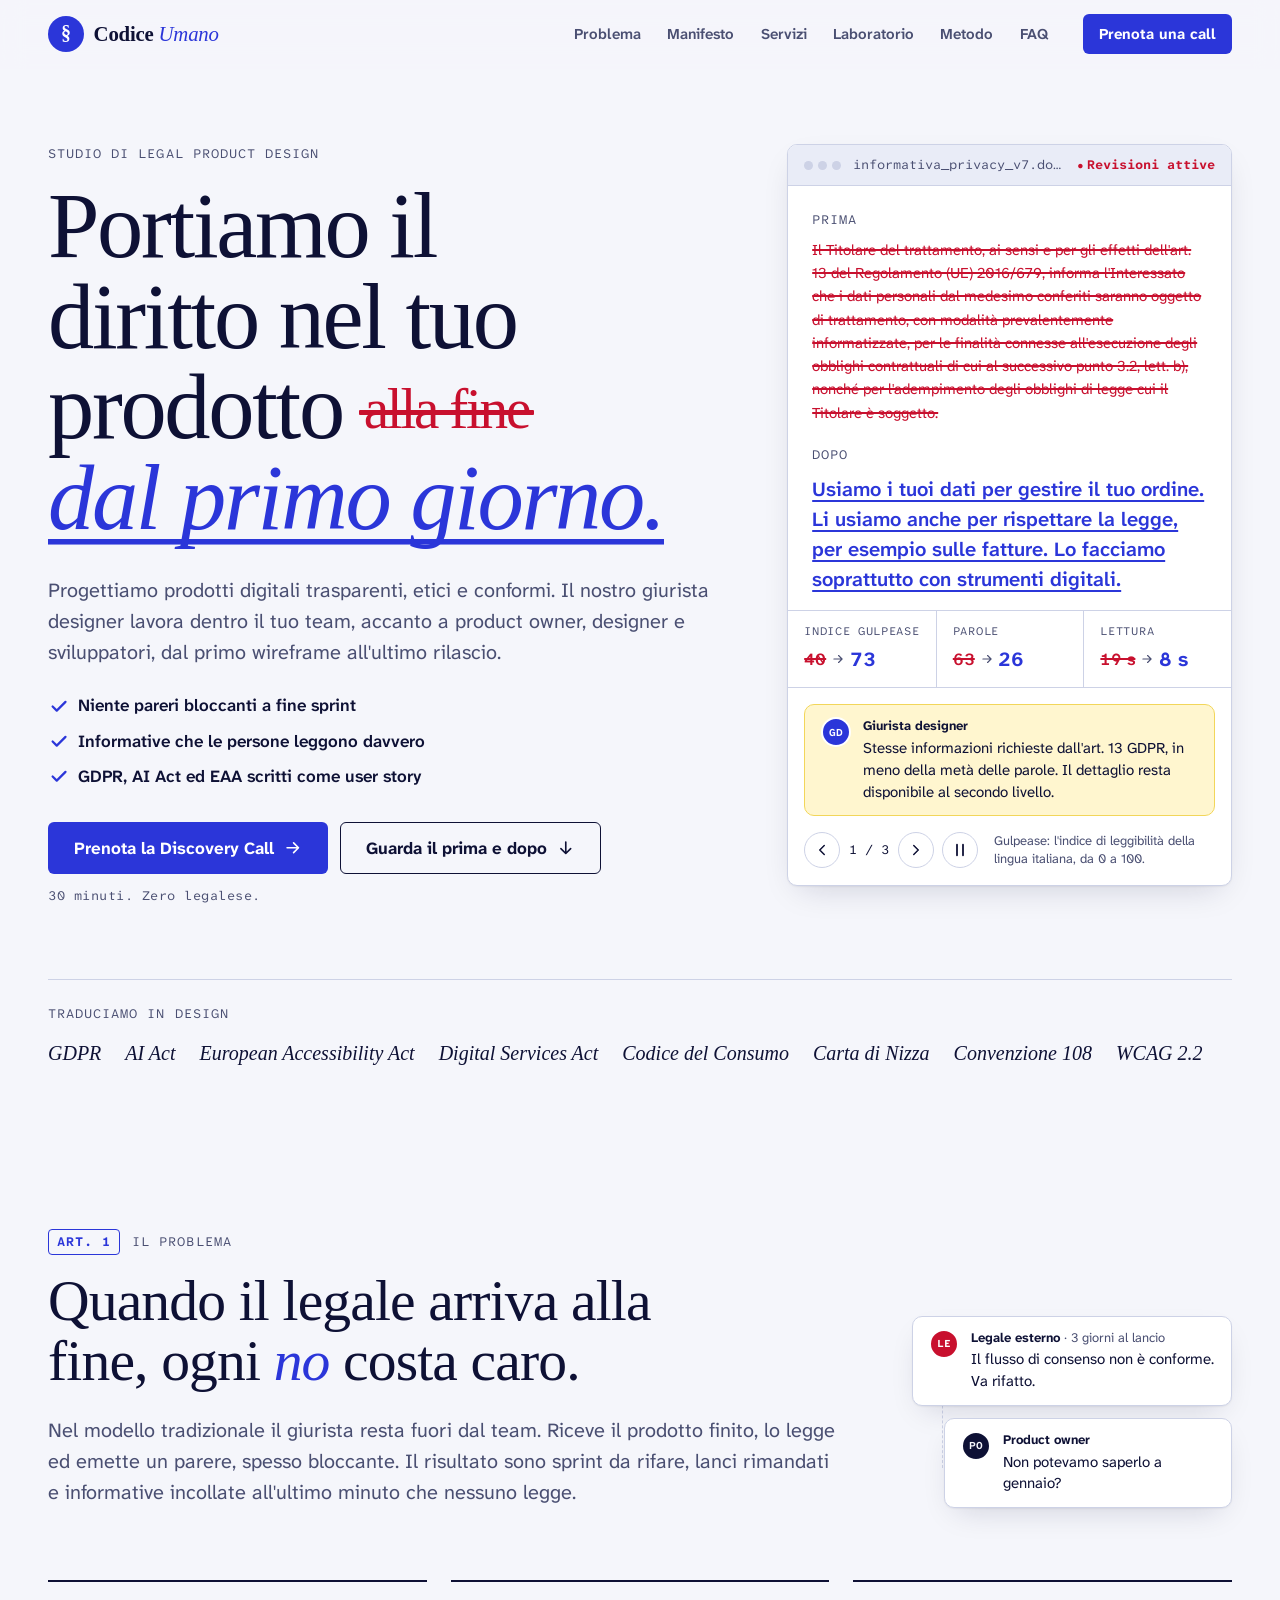
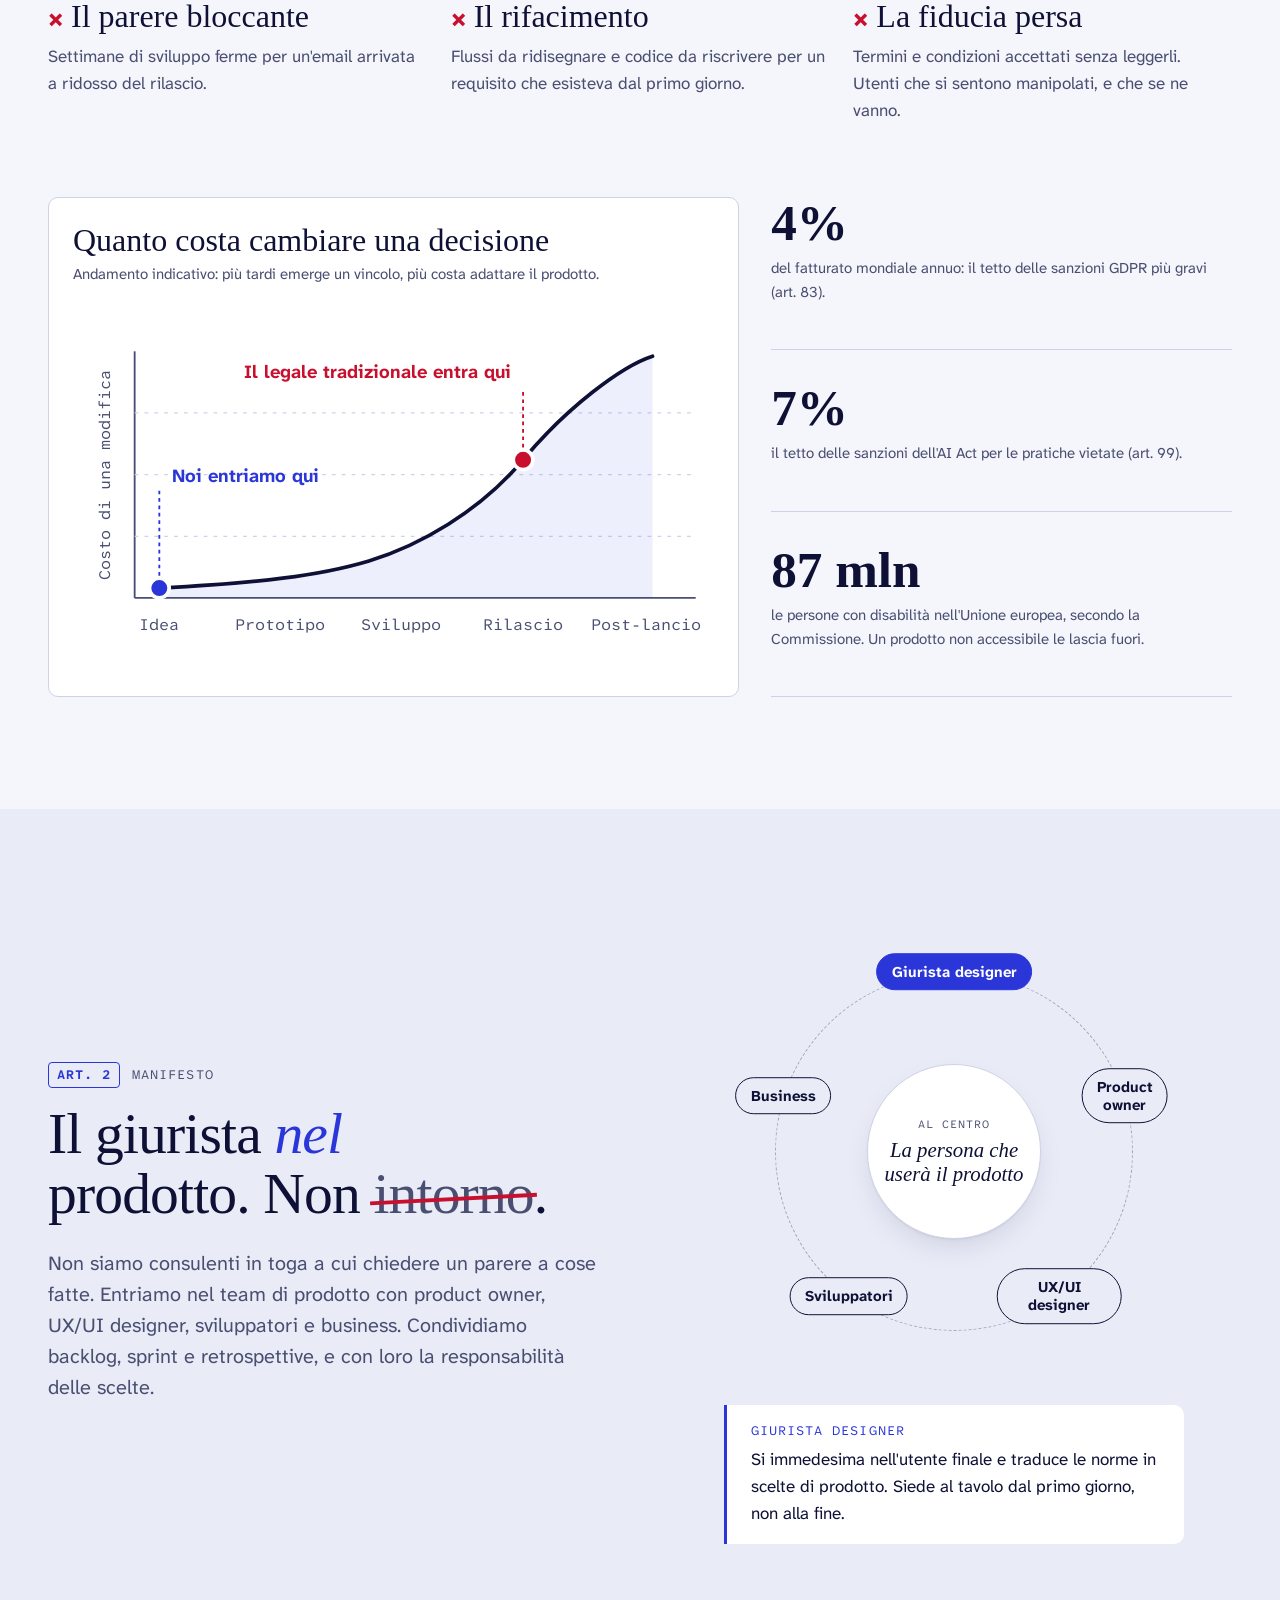
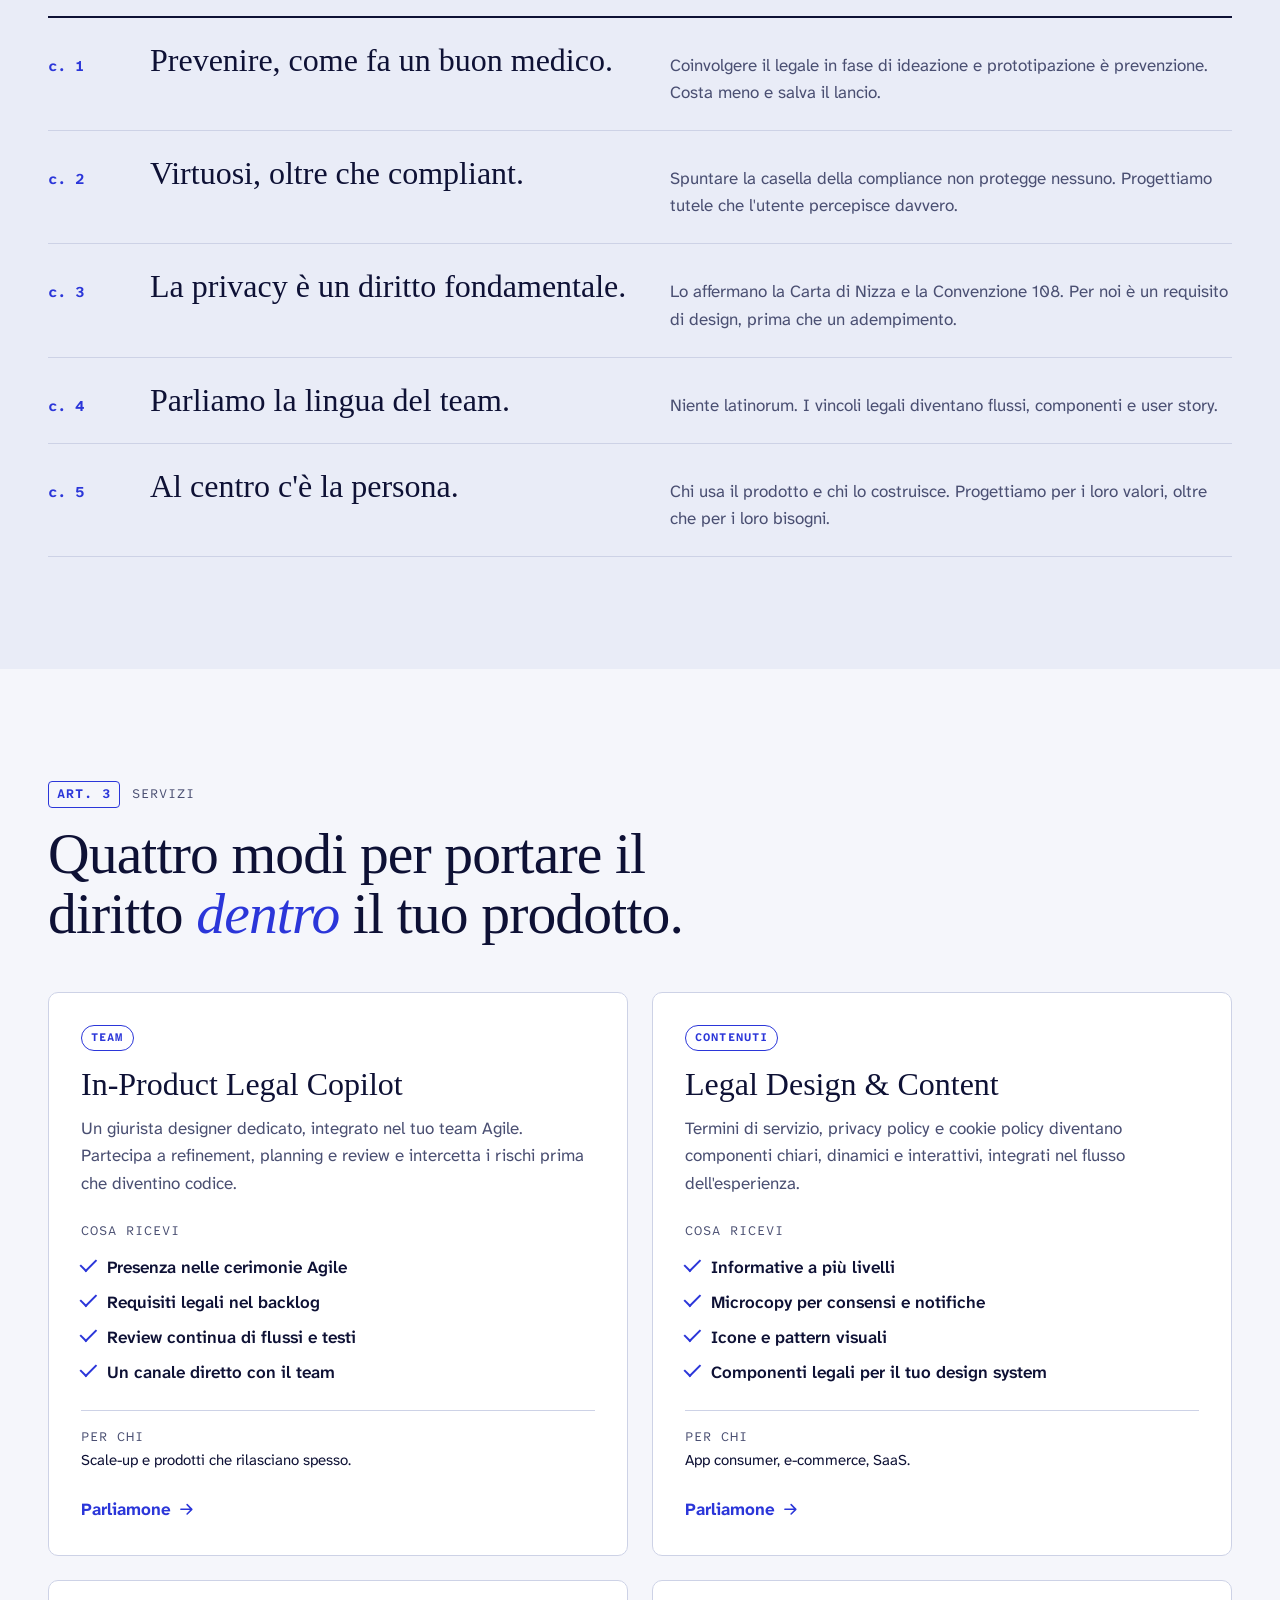
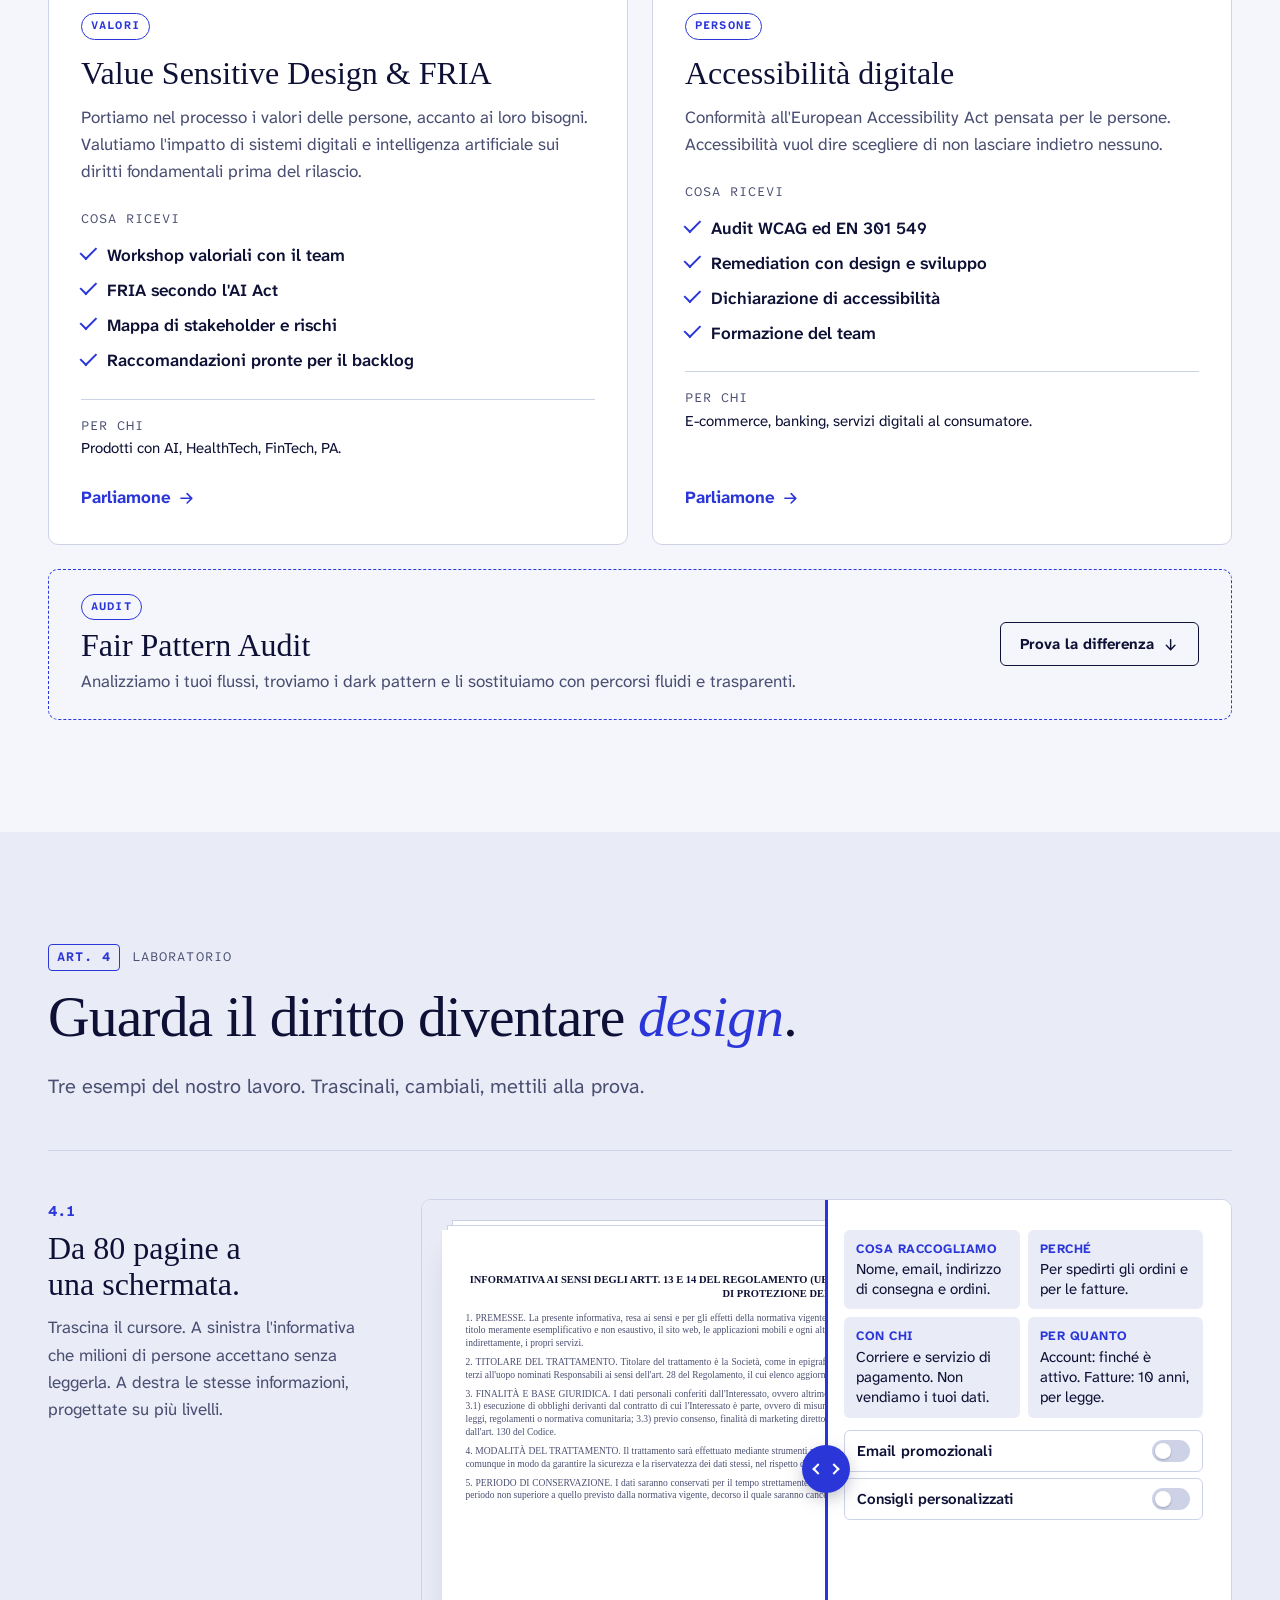
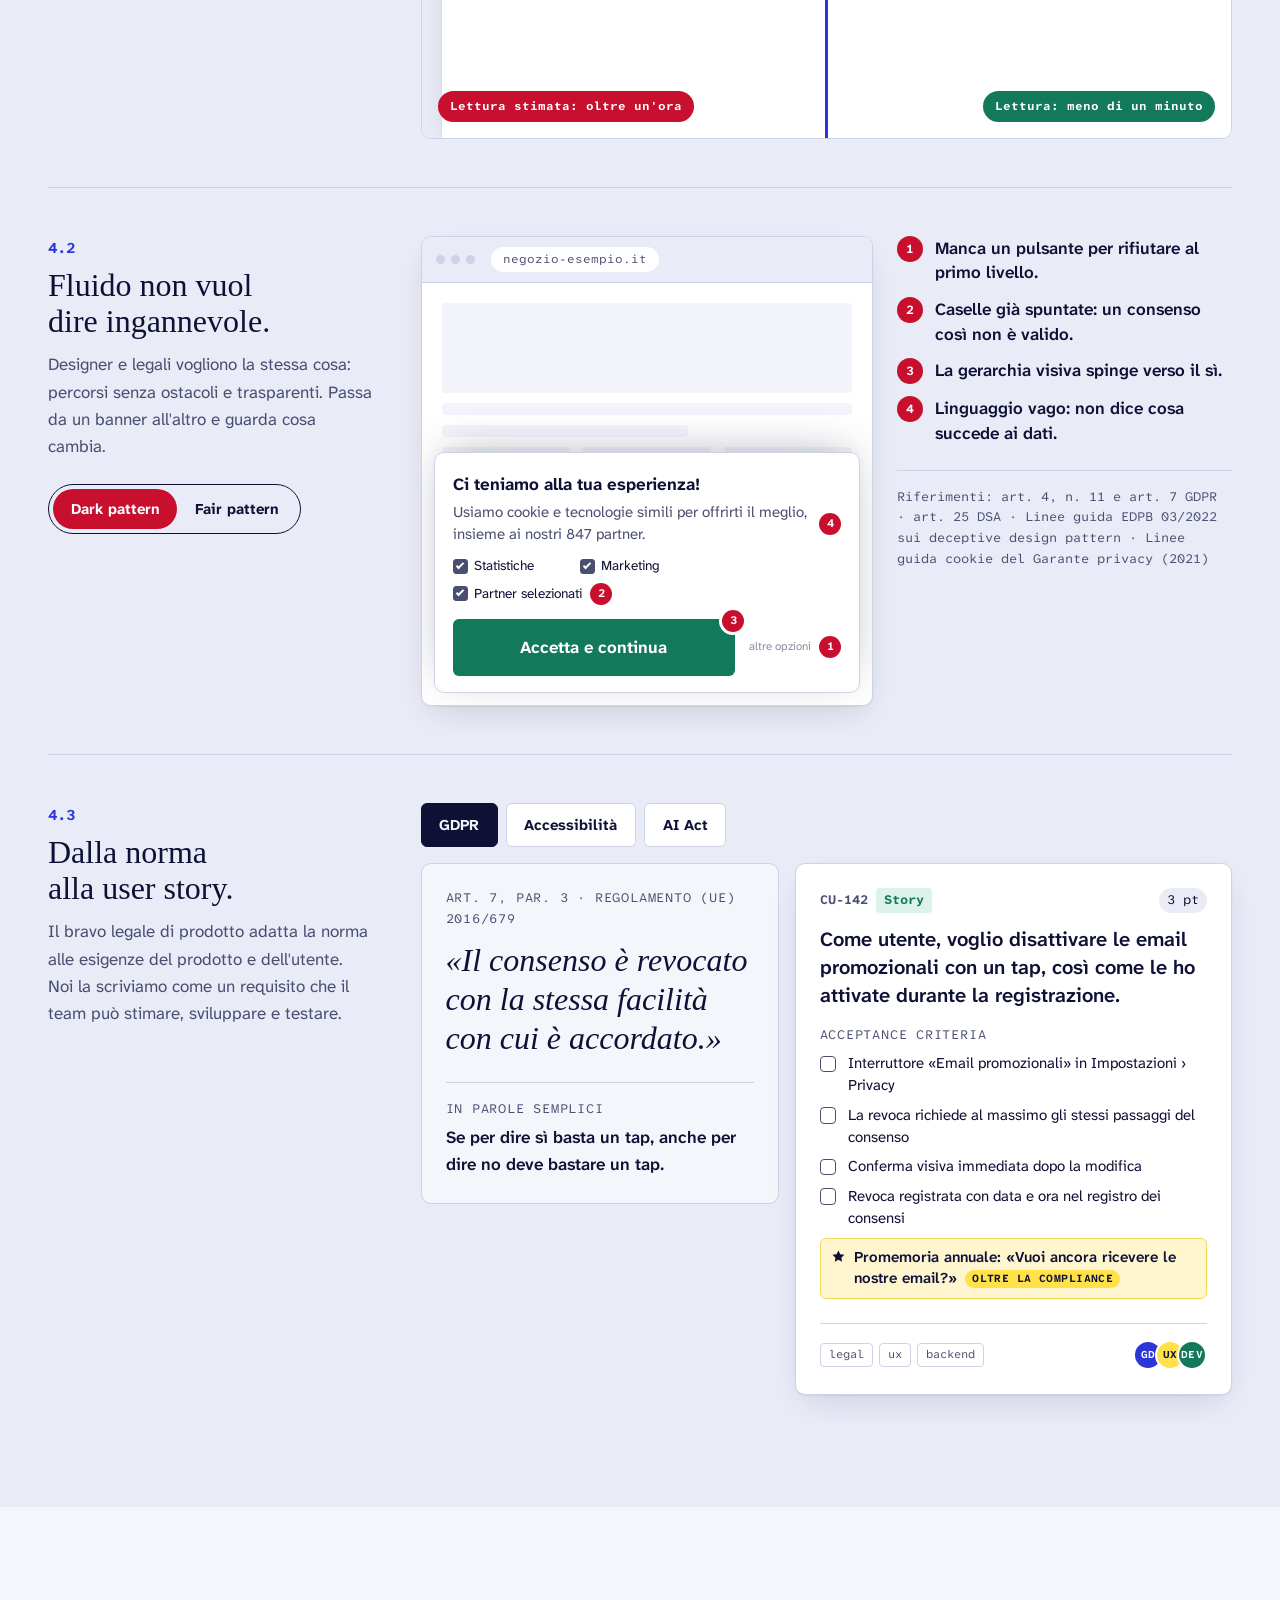
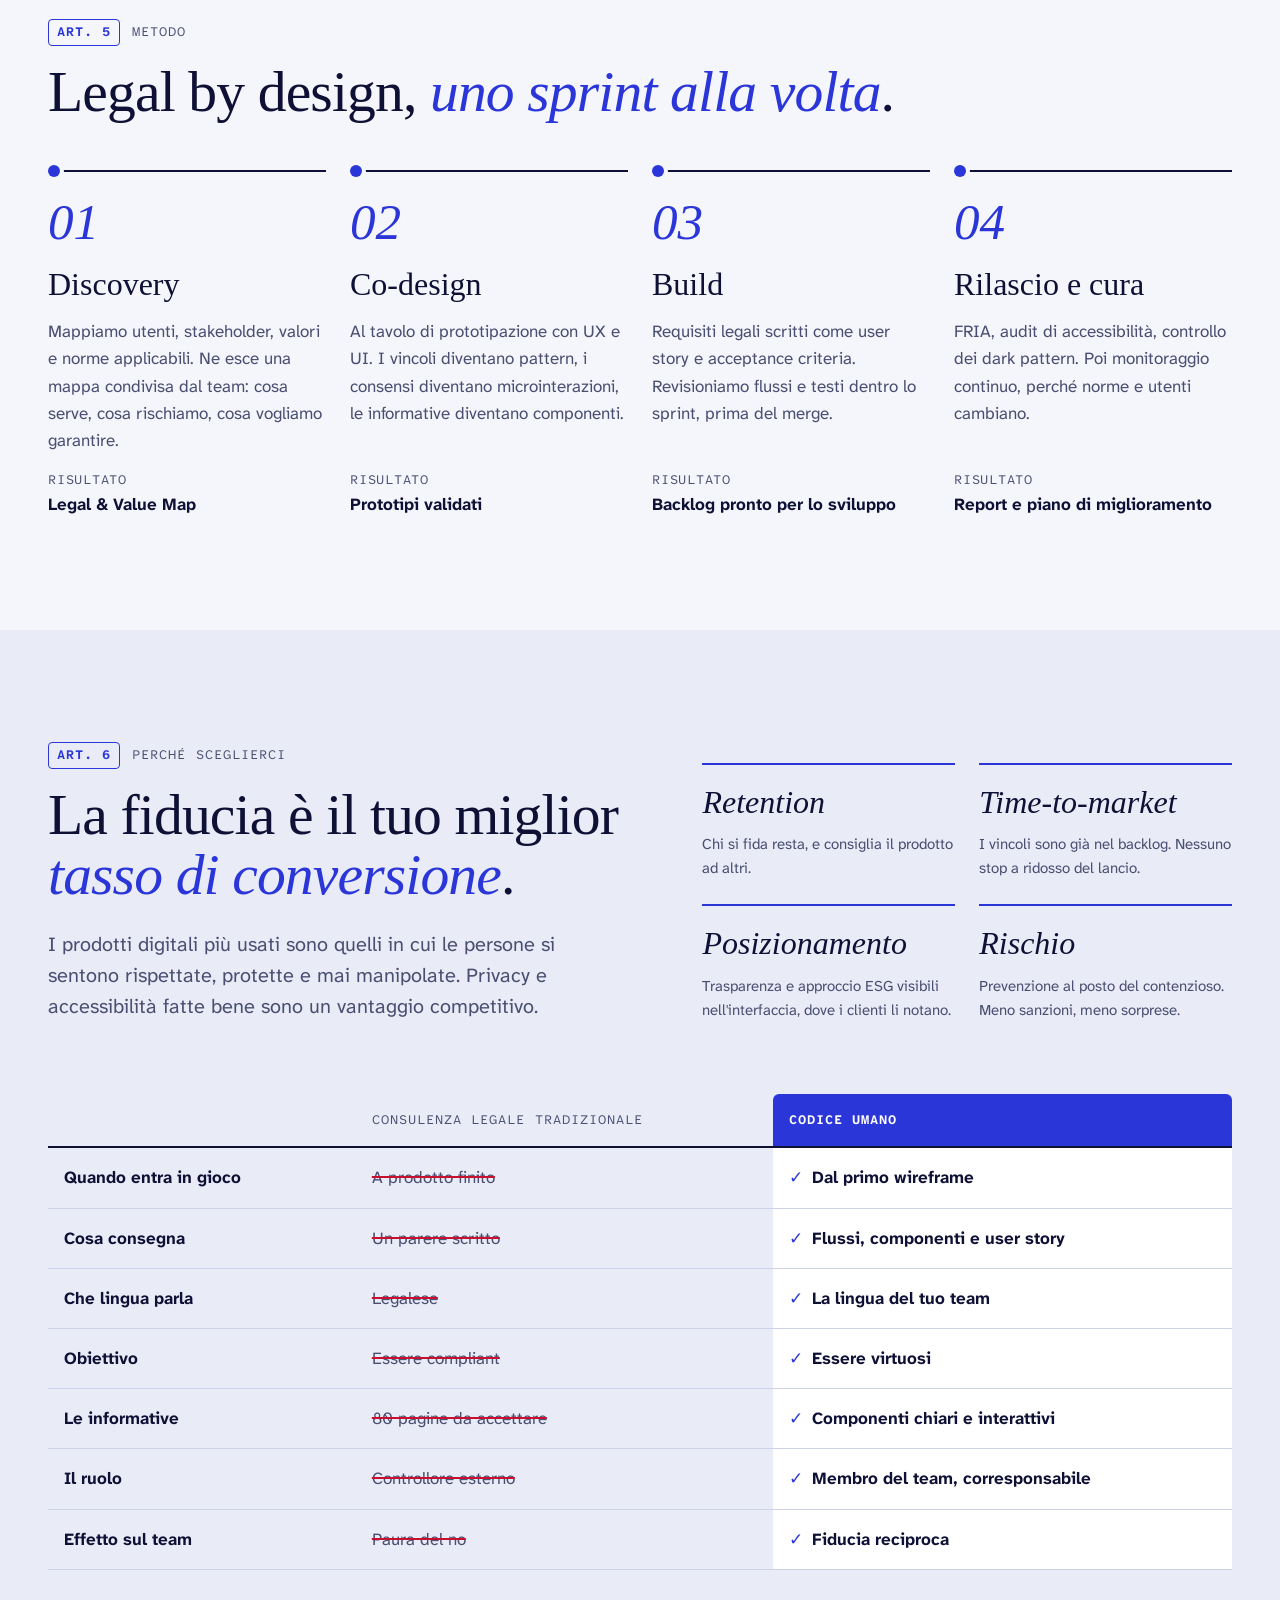
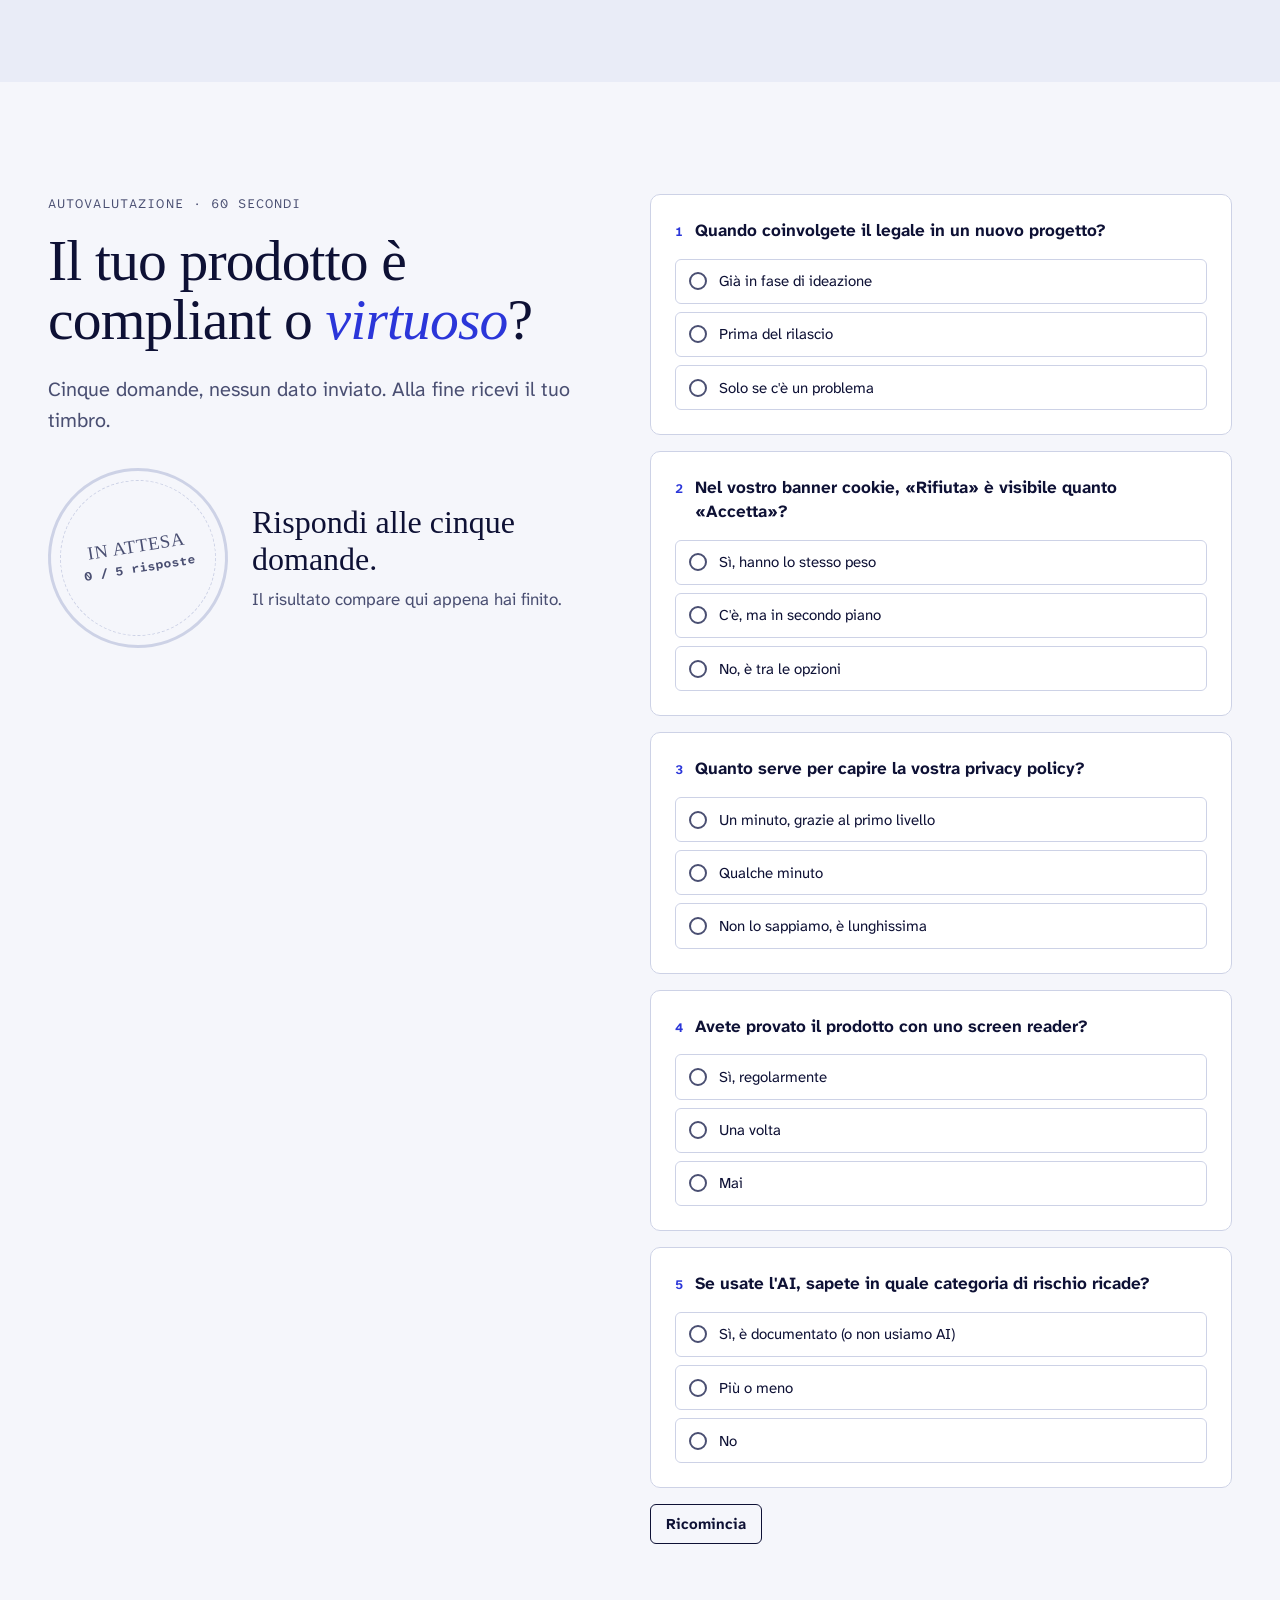
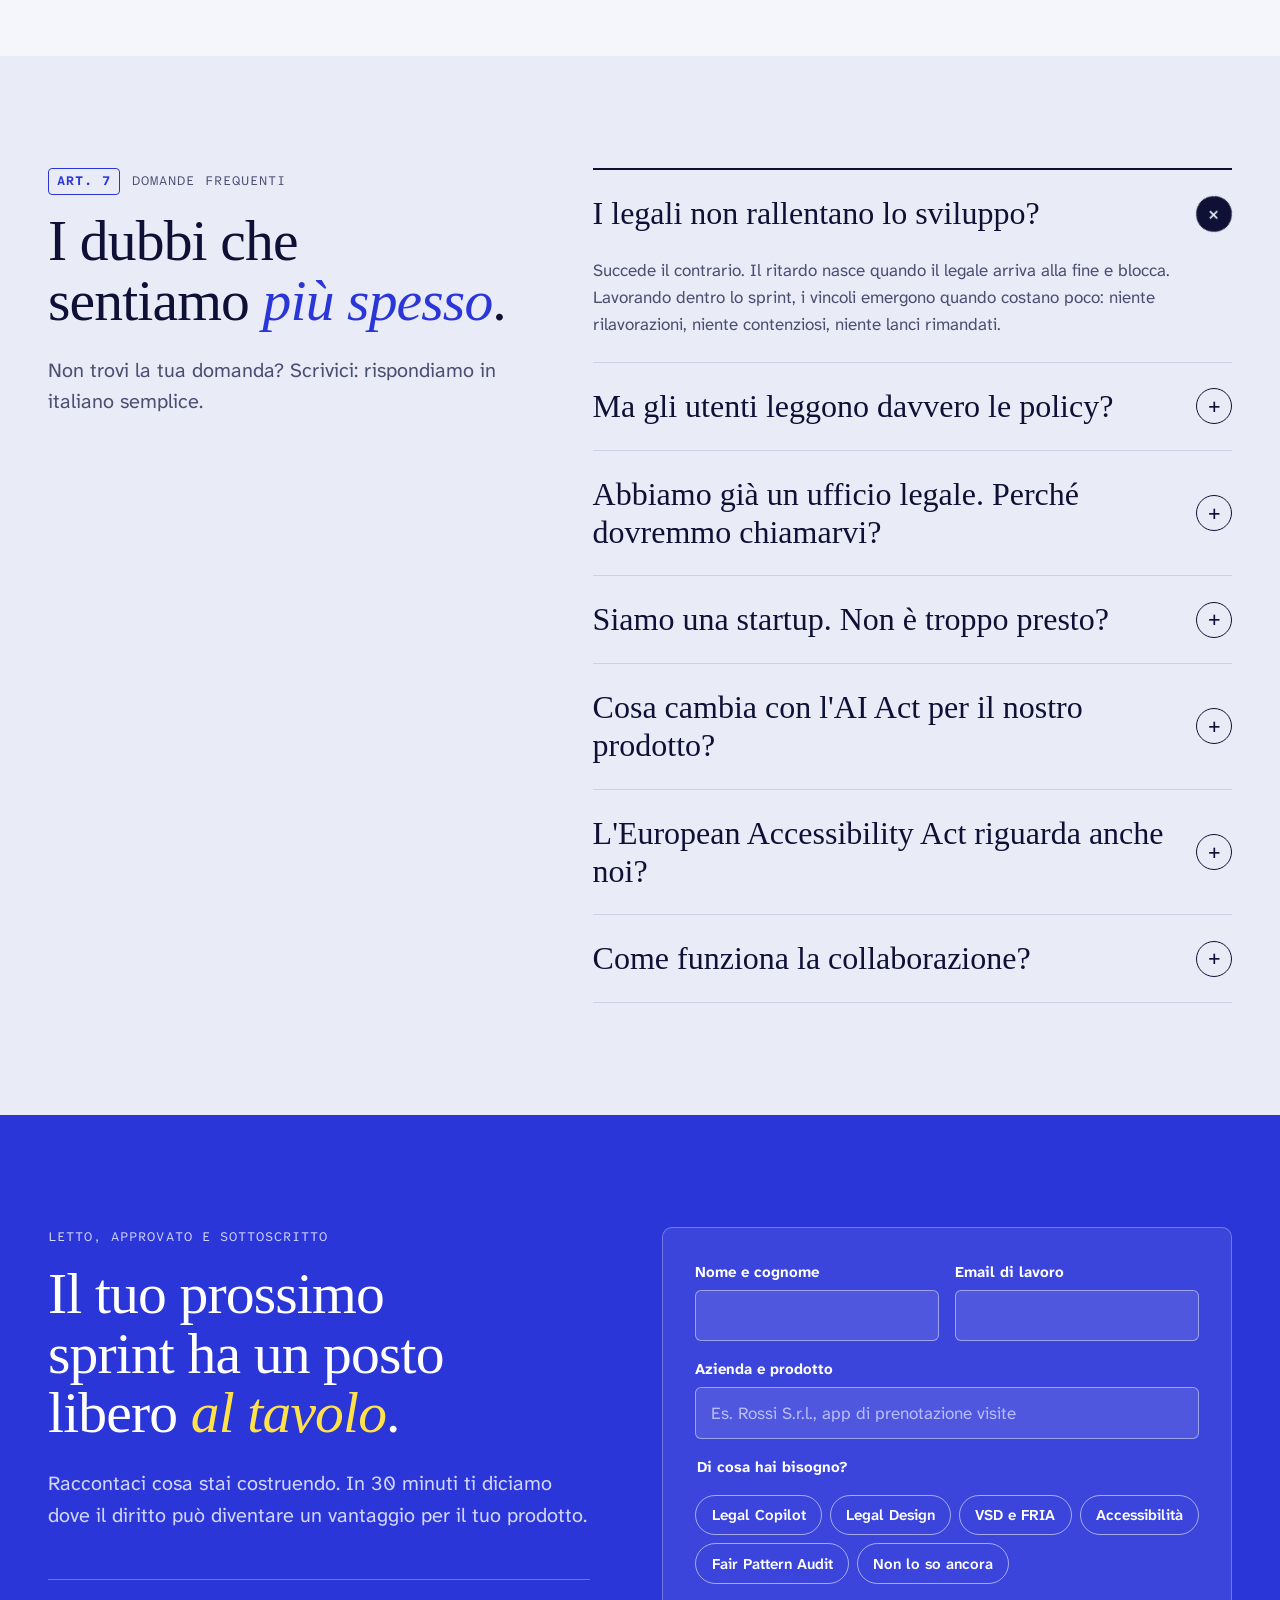
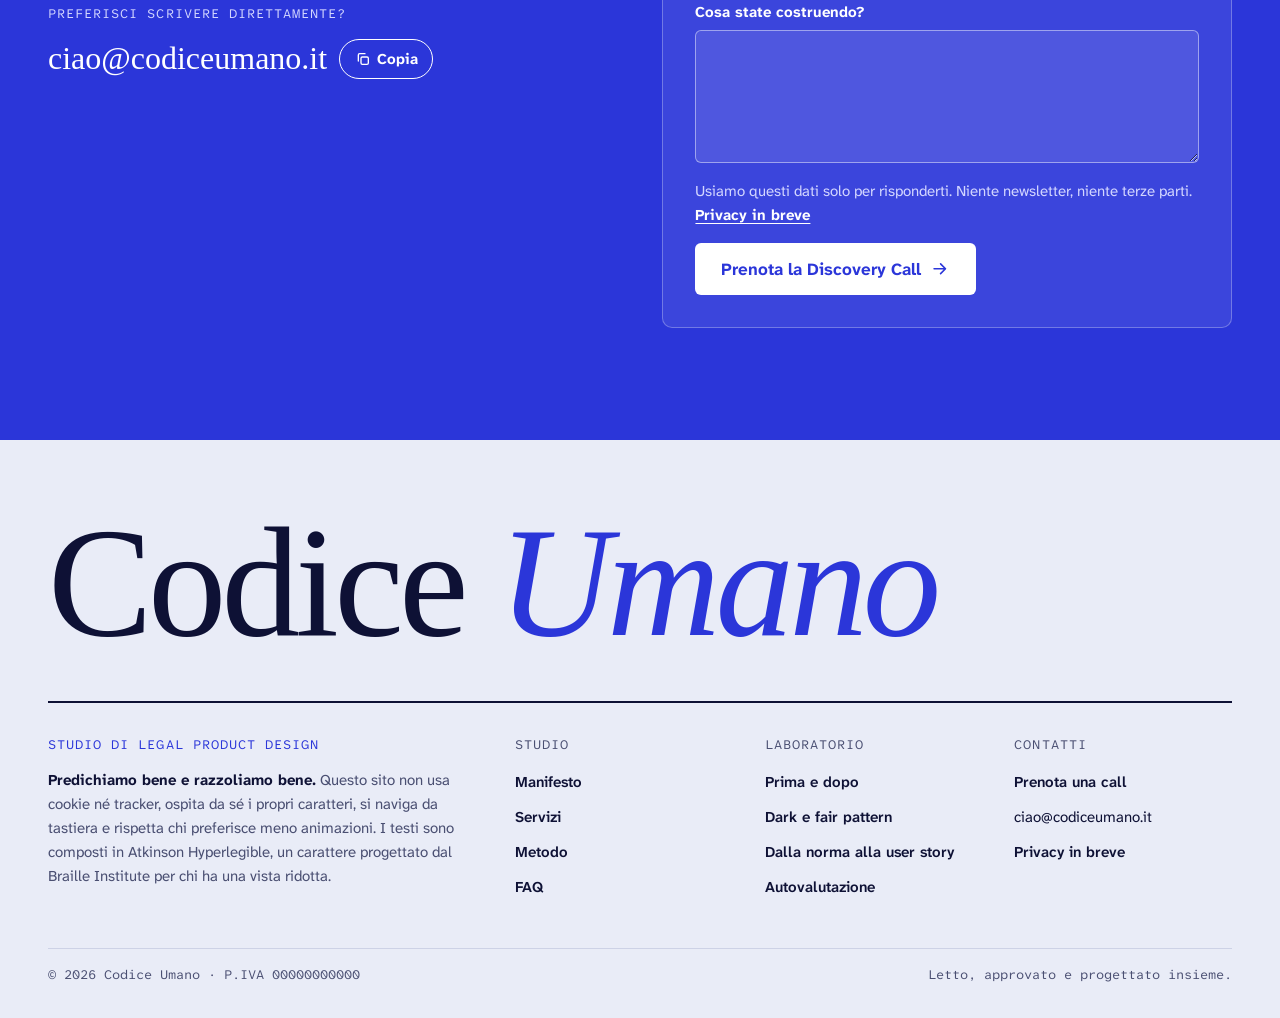
==== index.html @ 3ce21c15 "Add Codice Umano legal product design landing page One-page sales site for a studio that embeds a le" ====
<!doctype html>
<html lang="it">
<head>
  <meta charset="utf-8">
  <meta name="viewport" content="width=device-width, initial-scale=1, viewport-fit=cover">
  <title>Codice Umano · Legal Product Design</title>
  <meta name="claude:viewport-fit-sides" content="cover">
  <meta name="description" content="Studio di Legal Product Design. Portiamo il giurista dentro il tuo team di prodotto dal primo giorno: prodotti digitali trasparenti, etici e conformi a GDPR, AI Act ed European Accessibility Act.">
  <meta name="theme-color" content="#2B36D9">
  <meta property="og:type" content="website">
  <meta property="og:locale" content="it_IT">
  <meta property="og:title" content="Codice Umano · Il diritto, progettato.">
  <meta property="og:description" content="Portiamo il diritto nel tuo prodotto dal primo giorno. Legal design, Value Sensitive Design, FRIA e accessibilità per team di prodotto.">
  <meta property="og:image" content="assets/img/og-image.png">
  <meta name="twitter:card" content="summary_large_image">
  <link rel="icon" href="assets/img/favicon.svg" type="image/svg+xml">
  <link rel="preload" href="assets/fonts/bodoni-moda-latin-opsz-normal.woff2" as="font" type="font/woff2" crossorigin>
  <link rel="preload" href="assets/fonts/atkinson-hyperlegible-next-latin-wght-normal.woff2" as="font" type="font/woff2" crossorigin>
  <link rel="stylesheet" href="assets/css/fonts.css">
  <link rel="stylesheet" href="assets/css/styles.css">
</head>
<body>
<!-- BODY:START -->
<svg class="sprite" aria-hidden="true" focusable="false">
  <symbol id="i-arrow" viewBox="0 0 24 24"><path d="M5 12h13M13 6l6 6-6 6" fill="none" stroke="currentColor" stroke-width="2" stroke-linecap="round" stroke-linejoin="round"/></symbol>
  <symbol id="i-down" viewBox="0 0 24 24"><path d="M12 5v13M6 13l6 6 6-6" fill="none" stroke="currentColor" stroke-width="2" stroke-linecap="round" stroke-linejoin="round"/></symbol>
  <symbol id="i-check" viewBox="0 0 24 24"><path d="M5 12.5l4.5 4.5L19 7.5" fill="none" stroke="currentColor" stroke-width="2.4" stroke-linecap="round" stroke-linejoin="round"/></symbol>
  <symbol id="i-x" viewBox="0 0 24 24"><path d="M6 6l12 12M18 6L6 18" fill="none" stroke="currentColor" stroke-width="2.4" stroke-linecap="round"/></symbol>
  <symbol id="i-star" viewBox="0 0 24 24"><path d="M12 3.5l2.6 5.4 5.9.8-4.3 4.1 1 5.8L12 16.9l-5.2 2.7 1-5.8-4.3-4.1 5.9-.8z" fill="currentColor"/></symbol>
  <symbol id="i-prev" viewBox="0 0 24 24"><path d="M15 6l-6 6 6 6" fill="none" stroke="currentColor" stroke-width="2" stroke-linecap="round" stroke-linejoin="round"/></symbol>
  <symbol id="i-next" viewBox="0 0 24 24"><path d="M9 6l6 6-6 6" fill="none" stroke="currentColor" stroke-width="2" stroke-linecap="round" stroke-linejoin="round"/></symbol>
  <symbol id="i-pause" viewBox="0 0 24 24"><path d="M8 5v14M16 5v14" fill="none" stroke="currentColor" stroke-width="2.4" stroke-linecap="round"/></symbol>
  <symbol id="i-play" viewBox="0 0 24 24"><path d="M8 5.5v13l10-6.5z" fill="currentColor"/></symbol>
  <symbol id="i-copy" viewBox="0 0 24 24"><rect x="9" y="9" width="11" height="11" rx="2" fill="none" stroke="currentColor" stroke-width="2"/><path d="M5 15V6a2 2 0 0 1 2-2h8" fill="none" stroke="currentColor" stroke-width="2" stroke-linecap="round"/></symbol>
</svg>

<a class="skip-link" href="#contenuto">Vai al contenuto</a>

<header class="site-header" id="site-header">
  <div class="wrap header-inner">
    <a class="brand" href="#top" aria-label="Codice Umano, torna all'inizio">
      <span class="brand-mark" aria-hidden="true">§</span>
      <span class="brand-name">Codice <i>Umano</i></span>
    </a>
    <nav class="main-nav" id="main-nav" aria-label="Navigazione principale">
      <ul>
        <li><a href="#problema">Problema</a></li>
        <li><a href="#manifesto">Manifesto</a></li>
        <li><a href="#servizi">Servizi</a></li>
        <li><a href="#laboratorio">Laboratorio</a></li>
        <li><a href="#metodo">Metodo</a></li>
        <li><a href="#faq">FAQ</a></li>
      </ul>
      <a class="btn btn-primary btn-small nav-cta" href="#contatti">Prenota una call</a>
    </nav>
    <button class="nav-toggle" id="nav-toggle" type="button" aria-expanded="false" aria-controls="main-nav">
      <span class="nav-toggle-bars" aria-hidden="true"></span>
      <span class="nav-toggle-label">Menu</span>
    </button>
  </div>
</header>

<main id="contenuto">

  <!-- HERO -->
  <section class="hero" id="top" aria-labelledby="hero-title">
    <div class="wrap hero-grid">
      <div class="hero-copy">
        <p class="eyebrow">Studio di Legal Product Design</p>
        <h1 class="hero-title" id="hero-title">
          Portiamo il diritto nel tuo prodotto
          <span class="track">
            <del class="track-del"><span class="sr-only">non più </span>alla fine</del>
            <ins class="track-ins"><span class="sr-only">ma </span>dal primo giorno.</ins>
          </span>
        </h1>
        <p class="hero-lead">Progettiamo prodotti digitali trasparenti, etici e conformi. Il nostro giurista designer lavora dentro il tuo team, accanto a product owner, designer e sviluppatori, dal primo wireframe all'ultimo rilascio.</p>
        <ul class="hero-proof">
          <li><svg aria-hidden="true"><use href="#i-check"/></svg>Niente pareri bloccanti a fine sprint</li>
          <li><svg aria-hidden="true"><use href="#i-check"/></svg>Informative che le persone leggono davvero</li>
          <li><svg aria-hidden="true"><use href="#i-check"/></svg>GDPR, AI Act ed EAA scritti come user story</li>
        </ul>
        <div class="hero-actions">
          <a class="btn btn-primary btn-lg" href="#contatti">Prenota la Discovery Call <svg aria-hidden="true"><use href="#i-arrow"/></svg></a>
          <a class="btn btn-ghost btn-lg" href="#laboratorio">Guarda il prima e dopo <svg aria-hidden="true"><use href="#i-down"/></svg></a>
        </div>
        <p class="hero-note">30 minuti. Zero legalese.</p>
      </div>

      <!-- Revision card: legalese redlined into plain Italian -->
      <div class="hero-demo">
        <article class="revision" id="revision" aria-roledescription="carosello" aria-label="Esempi di riscrittura: dal legalese all'italiano chiaro">
          <header class="revision-bar">
            <span class="revision-dots" aria-hidden="true"><i></i><i></i><i></i></span>
            <span class="revision-file" id="rev-file">informativa_privacy_v7.docx</span>
            <span class="revision-mode">Revisioni attive</span>
          </header>
          <div class="revision-body" aria-live="polite">
            <p class="revision-label">Prima</p>
            <p class="revision-old"><del id="rev-old">Il Titolare del trattamento, ai sensi e per gli effetti dell'art. 13 del Regolamento (UE) 2016/679, informa l'Interessato che i dati personali dal medesimo conferiti saranno oggetto di trattamento, con modalità prevalentemente informatizzate, per le finalità connesse all'esecuzione degli obblighi contrattuali di cui al successivo punto 3.2, lett. b), nonché per l'adempimento degli obblighi di legge cui il Titolare è soggetto.</del></p>
            <p class="revision-label">Dopo</p>
            <p class="revision-new"><ins id="rev-new">Usiamo i tuoi dati per gestire il tuo ordine. Li usiamo anche per rispettare la legge, per esempio sulle fatture. Lo facciamo soprattutto con strumenti digitali.</ins></p>
          </div>
          <dl class="revision-metrics">
            <div>
              <dt>Indice Gulpease</dt>
              <dd><span class="m-old" id="rev-g-old">40</span><svg aria-hidden="true"><use href="#i-arrow"/></svg><span class="m-new" id="rev-g-new">73</span></dd>
            </div>
            <div>
              <dt>Parole</dt>
              <dd><span class="m-old" id="rev-w-old">63</span><svg aria-hidden="true"><use href="#i-arrow"/></svg><span class="m-new" id="rev-w-new">26</span></dd>
            </div>
            <div>
              <dt>Lettura</dt>
              <dd><span class="m-old" id="rev-t-old">19 s</span><svg aria-hidden="true"><use href="#i-arrow"/></svg><span class="m-new" id="rev-t-new">8 s</span></dd>
            </div>
          </dl>
          <aside class="comment comment-revision">
            <span class="avatar avatar-gd" aria-hidden="true">GD</span>
            <div>
              <p class="comment-who">Giurista designer</p>
              <p class="comment-text" id="rev-comment">Stesse informazioni richieste dall'art. 13 GDPR, in meno della metà delle parole. Il dettaglio resta disponibile al secondo livello.</p>
            </div>
          </aside>
          <footer class="revision-controls">
            <button class="icon-btn" type="button" id="rev-prev" aria-label="Esempio precedente"><svg aria-hidden="true"><use href="#i-prev"/></svg></button>
            <span class="revision-count" id="rev-count">1 / 3</span>
            <button class="icon-btn" type="button" id="rev-next" aria-label="Esempio successivo"><svg aria-hidden="true"><use href="#i-next"/></svg></button>
            <button class="icon-btn" type="button" id="rev-play" aria-label="Metti in pausa la rotazione automatica" aria-pressed="false"><svg aria-hidden="true"><use href="#i-pause"/></svg></button>
            <span class="revision-hint">Gulpease: l'indice di leggibilità della lingua italiana, da 0 a 100.</span>
          </footer>
        </article>
      </div>
    </div>

    <div class="wrap">
      <div class="norms" aria-label="Le norme che traduciamo in design">
        <p class="norms-label">Traduciamo in design</p>
        <ul class="norms-list">
          <li>GDPR</li>
          <li>AI Act</li>
          <li>European Accessibility Act</li>
          <li>Digital Services Act</li>
          <li>Codice del Consumo</li>
          <li>Carta di Nizza</li>
          <li>Convenzione 108</li>
          <li>WCAG 2.2</li>
        </ul>
      </div>
    </div>
  </section>

  <!-- ART. 1 PROBLEMA -->
  <section class="section" id="problema" aria-labelledby="problema-title">
    <div class="wrap">
      <div class="article-head with-margin">
        <div>
          <p class="eyebrow"><span class="art">Art. 1</span> Il problema</p>
          <h2 class="h2" id="problema-title">Quando il legale arriva alla fine, ogni <em>no</em> costa caro.</h2>
          <p class="lead">Nel modello tradizionale il giurista resta fuori dal team. Riceve il prodotto finito, lo legge ed emette un parere, spesso bloccante. Il risultato sono sprint da rifare, lanci rimandati e informative incollate all'ultimo minuto che nessuno legge.</p>
        </div>
        <div class="margin-notes" aria-label="Uno scambio tipico, tre giorni prima del lancio">
          <aside class="comment">
            <span class="avatar avatar-ext" aria-hidden="true">LE</span>
            <div>
              <p class="comment-who">Legale esterno <span>· 3 giorni al lancio</span></p>
              <p class="comment-text">Il flusso di consenso non è conforme. Va rifatto.</p>
            </div>
          </aside>
          <aside class="comment comment-reply">
            <span class="avatar avatar-po" aria-hidden="true">PO</span>
            <div>
              <p class="comment-who">Product owner</p>
              <p class="comment-text">Non potevamo saperlo a gennaio?</p>
            </div>
          </aside>
        </div>
      </div>

      <div class="pains">
        <article class="pain">
          <h3>Il parere bloccante</h3>
          <p>Settimane di sviluppo ferme per un'email arrivata a ridosso del rilascio.</p>
        </article>
        <article class="pain">
          <h3>Il rifacimento</h3>
          <p>Flussi da ridisegnare e codice da riscrivere per un requisito che esisteva dal primo giorno.</p>
        </article>
        <article class="pain">
          <h3>La fiducia persa</h3>
          <p>Termini e condizioni accettati senza leggerli. Utenti che si sentono manipolati, e che se ne vanno.</p>
        </article>
      </div>

      <div class="cost">
        <figure class="cost-chart">
          <figcaption>
            <span class="cost-title">Quanto costa cambiare una decisione</span>
            <span class="cost-sub">Andamento indicativo: più tardi emerge un vincolo, più costa adattare il prodotto.</span>
          </figcaption>
          <div class="chart-scroll">
            <svg viewBox="0 0 520 300" role="img" aria-labelledby="chart-desc" class="chart">
              <title id="chart-desc">Curva che cresce lentamente tra idea e prototipo e poi in modo esponenziale fino al post-lancio. Noi entriamo nella fase di idea, il legale tradizionale al rilascio.</title>
              <g class="chart-grid">
                <line x1="50" y1="40" x2="50" y2="240"/>
                <line x1="50" y1="240" x2="505" y2="240"/>
                <line x1="50" y1="190" x2="505" y2="190" class="faint"/>
                <line x1="50" y1="140" x2="505" y2="140" class="faint"/>
                <line x1="50" y1="90" x2="505" y2="90" class="faint"/>
              </g>
              <path class="chart-area" d="M70 232 C 150 228, 200 222, 240 210 S 330 170, 365 128 S 445 52, 470 44 L 470 240 L 70 240 Z"/>
              <path class="chart-line" d="M70 232 C 150 228, 200 222, 240 210 S 330 170, 365 128 S 445 52, 470 44"/>
              <g class="chart-x">
                <text x="70" y="266">Idea</text>
                <text x="168" y="266" class="x-minor">Prototipo</text>
                <text x="266" y="266" class="x-minor">Sviluppo</text>
                <text x="365" y="266">Rilascio</text>
                <text x="465" y="266" class="x-minor">Post-lancio</text>
              </g>
              <text class="chart-y" x="-140" y="30" transform="rotate(-90)">Costo di una modifica</text>
              <g class="mark mark-us">
                <circle cx="70" cy="232" r="8"/>
                <line x1="70" y1="222" x2="70" y2="150"/>
                <text x="80" y="146">Noi entriamo qui</text>
              </g>
              <g class="mark mark-them">
                <circle cx="365" cy="128" r="8"/>
                <line x1="365" y1="118" x2="365" y2="70"/>
                <text x="355" y="62" text-anchor="end">Il legale tradizionale entra qui</text>
              </g>
            </svg>
          </div>
        </figure>

        <dl class="stakes">
          <div class="stake">
            <dt>4%</dt>
            <dd>del fatturato mondiale annuo: il tetto delle sanzioni GDPR più gravi (art. 83).</dd>
          </div>
          <div class="stake">
            <dt>7%</dt>
            <dd>il tetto delle sanzioni dell'AI Act per le pratiche vietate (art. 99).</dd>
          </div>
          <div class="stake">
            <dt>87 mln</dt>
            <dd>le persone con disabilità nell'Unione europea, secondo la Commissione. Un prodotto non accessibile le lascia fuori.</dd>
          </div>
        </dl>
      </div>
    </div>
  </section>

  <!-- ART. 2 MANIFESTO -->
  <section class="section section-alt" id="manifesto" aria-labelledby="manifesto-title">
    <div class="wrap">
      <div class="manifesto-grid">
        <div class="manifesto-copy">
          <p class="eyebrow"><span class="art">Art. 2</span> Manifesto</p>
          <h2 class="h2" id="manifesto-title">Il giurista <em>nel</em> prodotto. Non <span class="strike">intorno</span>.</h2>
          <p class="lead">Non siamo consulenti in toga a cui chiedere un parere a cose fatte. Entriamo nel team di prodotto con product owner, UX/UI designer, sviluppatori e business. Condividiamo backlog, sprint e retrospettive, e con loro la responsabilità delle scelte.</p>
        </div>

        <div class="team" id="team">
          <div class="team-ring">
            <div class="team-center">
              <span class="team-center-label">Al centro</span>
              <span class="team-center-name">La persona che userà il prodotto</span>
            </div>
            <button type="button" class="team-node is-legal" data-role="legal" aria-pressed="true" style="--i:0">Giurista designer</button>
            <button type="button" class="team-node" data-role="po" aria-pressed="false" style="--i:1">Product owner</button>
            <button type="button" class="team-node" data-role="ux" aria-pressed="false" style="--i:2">UX/UI designer</button>
            <button type="button" class="team-node" data-role="dev" aria-pressed="false" style="--i:3">Sviluppatori</button>
            <button type="button" class="team-node" data-role="biz" aria-pressed="false" style="--i:4">Business</button>
          </div>
          <div class="team-panel" aria-live="polite">
            <p class="team-panel-role" id="team-role">Giurista designer</p>
            <p class="team-panel-text" id="team-text">Si immedesima nell'utente finale e traduce le norme in scelte di prodotto. Siede al tavolo dal primo giorno, non alla fine.</p>
          </div>
        </div>
      </div>

      <ol class="commi">
        <li class="comma">
          <span class="comma-num">c. 1</span>
          <h3>Prevenire, come fa un buon medico.</h3>
          <p>Coinvolgere il legale in fase di ideazione e prototipazione è prevenzione. Costa meno e salva il lancio.</p>
        </li>
        <li class="comma">
          <span class="comma-num">c. 2</span>
          <h3>Virtuosi, oltre che compliant.</h3>
          <p>Spuntare la casella della compliance non protegge nessuno. Progettiamo tutele che l'utente percepisce davvero.</p>
        </li>
        <li class="comma">
          <span class="comma-num">c. 3</span>
          <h3>La privacy è un diritto fondamentale.</h3>
          <p>Lo affermano la Carta di Nizza e la Convenzione 108. Per noi è un requisito di design, prima che un adempimento.</p>
        </li>
        <li class="comma">
          <span class="comma-num">c. 4</span>
          <h3>Parliamo la lingua del team.</h3>
          <p>Niente latinorum. I vincoli legali diventano flussi, componenti e user story.</p>
        </li>
        <li class="comma">
          <span class="comma-num">c. 5</span>
          <h3>Al centro c'è la persona.</h3>
          <p>Chi usa il prodotto e chi lo costruisce. Progettiamo per i loro valori, oltre che per i loro bisogni.</p>
        </li>
      </ol>
    </div>
  </section>

  <!-- ART. 3 SERVIZI -->
  <section class="section" id="servizi" aria-labelledby="servizi-title">
    <div class="wrap">
      <div class="section-head">
        <p class="eyebrow"><span class="art">Art. 3</span> Servizi</p>
        <h2 class="h2" id="servizi-title">Quattro modi per portare il diritto <em>dentro</em> il tuo prodotto.</h2>
      </div>

      <div class="services">
        <article class="service">
          <p class="service-tag">Team</p>
          <h3 class="service-title">In-Product Legal Copilot</h3>
          <p class="service-desc">Un giurista designer dedicato, integrato nel tuo team Agile. Partecipa a refinement, planning e review e intercetta i rischi prima che diventino codice.</p>
          <h4 class="service-sub">Cosa ricevi</h4>
          <ul class="ticks">
            <li>Presenza nelle cerimonie Agile</li>
            <li>Requisiti legali nel backlog</li>
            <li>Review continua di flussi e testi</li>
            <li>Un canale diretto con il team</li>
          </ul>
          <p class="service-for"><span>Per chi</span>Scale-up e prodotti che rilasciano spesso.</p>
          <a class="service-cta" href="#contatti" data-service="copilot">Parliamone <svg aria-hidden="true"><use href="#i-arrow"/></svg></a>
        </article>

        <article class="service">
          <p class="service-tag">Contenuti</p>
          <h3 class="service-title">Legal Design &amp; Content</h3>
          <p class="service-desc">Termini di servizio, privacy policy e cookie policy diventano componenti chiari, dinamici e interattivi, integrati nel flusso dell'esperienza.</p>
          <h4 class="service-sub">Cosa ricevi</h4>
          <ul class="ticks">
            <li>Informative a più livelli</li>
            <li>Microcopy per consensi e notifiche</li>
            <li>Icone e pattern visuali</li>
            <li>Componenti legali per il tuo design system</li>
          </ul>
          <p class="service-for"><span>Per chi</span>App consumer, e-commerce, SaaS.</p>
          <a class="service-cta" href="#contatti" data-service="design">Parliamone <svg aria-hidden="true"><use href="#i-arrow"/></svg></a>
        </article>

        <article class="service">
          <p class="service-tag">Valori</p>
          <h3 class="service-title">Value Sensitive Design &amp; FRIA</h3>
          <p class="service-desc">Portiamo nel processo i valori delle persone, accanto ai loro bisogni. Valutiamo l'impatto di sistemi digitali e intelligenza artificiale sui diritti fondamentali prima del rilascio.</p>
          <h4 class="service-sub">Cosa ricevi</h4>
          <ul class="ticks">
            <li>Workshop valoriali con il team</li>
            <li>FRIA secondo l'AI Act</li>
            <li>Mappa di stakeholder e rischi</li>
            <li>Raccomandazioni pronte per il backlog</li>
          </ul>
          <p class="service-for"><span>Per chi</span>Prodotti con AI, HealthTech, FinTech, PA.</p>
          <a class="service-cta" href="#contatti" data-service="vsd">Parliamone <svg aria-hidden="true"><use href="#i-arrow"/></svg></a>
        </article>

        <article class="service">
          <p class="service-tag">Persone</p>
          <h3 class="service-title">Accessibilità digitale</h3>
          <p class="service-desc">Conformità all'European Accessibility Act pensata per le persone. Accessibilità vuol dire scegliere di non lasciare indietro nessuno.</p>
          <h4 class="service-sub">Cosa ricevi</h4>
          <ul class="ticks">
            <li>Audit WCAG ed EN 301 549</li>
            <li>Remediation con design e sviluppo</li>
            <li>Dichiarazione di accessibilità</li>
            <li>Formazione del team</li>
          </ul>
          <p class="service-for"><span>Per chi</span>E-commerce, banking, servizi digitali al consumatore.</p>
          <a class="service-cta" href="#contatti" data-service="a11y">Parliamone <svg aria-hidden="true"><use href="#i-arrow"/></svg></a>
        </article>
      </div>

      <div class="service-strip">
        <div>
          <p class="service-tag">Audit</p>
          <h3 class="service-title">Fair Pattern Audit</h3>
          <p>Analizziamo i tuoi flussi, troviamo i dark pattern e li sostituiamo con percorsi fluidi e trasparenti.</p>
        </div>
        <a class="btn btn-ghost" href="#lab-pattern">Prova la differenza <svg aria-hidden="true"><use href="#i-down"/></svg></a>
      </div>
    </div>
  </section>

  <!-- ART. 4 LABORATORIO -->
  <section class="section section-alt section-lab" id="laboratorio" aria-labelledby="lab-title">
    <div class="wrap">
      <div class="section-head">
        <p class="eyebrow"><span class="art">Art. 4</span> Laboratorio</p>
        <h2 class="h2" id="lab-title">Guarda il diritto diventare <em>design</em>.</h2>
        <p class="lead">Tre esempi del nostro lavoro. Trascinali, cambiali, mettili alla prova.</p>
      </div>

      <!-- 4.1 Prima / dopo -->
      <div class="lab-block" id="lab-compare">
        <div class="lab-intro">
          <p class="lab-num">4.1</p>
          <h3 class="h3">Da 80 pagine a una schermata.</h3>
          <p>Trascina il cursore. A sinistra l'informativa che milioni di persone accettano senza leggerla. A destra le stesse informazioni, progettate su più livelli.</p>
        </div>

        <div class="compare" id="compare" style="--pos:50%">
          <div class="compare-pane compare-before" aria-hidden="true">
            <div class="doc">
              <p class="doc-page">Pag. 1 di 80</p>
              <p class="doc-title">INFORMATIVA AI SENSI DEGLI ARTT. 13 E 14 DEL REGOLAMENTO (UE) 2016/679 E DELLA NORMATIVA NAZIONALE VIGENTE IN MATERIA DI PROTEZIONE DEI DATI PERSONALI</p>
              <p>1. PREMESSE. La presente informativa, resa ai sensi e per gli effetti della normativa vigente, è rivolta a tutti gli Utenti che interagiscono con i servizi erogati dal Titolare, ivi inclusi, a titolo meramente esemplificativo e non esaustivo, il sito web, le applicazioni mobili e ogni altro canale, anche di terze parti, mediante il quale il Titolare medesimo eroghi, direttamente o indirettamente, i propri servizi.</p>
              <p>2. TITOLARE DEL TRATTAMENTO. Titolare del trattamento è la Società, come in epigrafe identificata, la quale potrà avvalersi, per le finalità di cui al successivo art. 3, di soggetti terzi all'uopo nominati Responsabili ai sensi dell'art. 28 del Regolamento, il cui elenco aggiornato è disponibile, previa richiesta scritta, presso la sede legale.</p>
              <p>3. FINALITÀ E BASE GIURIDICA. I dati personali conferiti dall'Interessato, ovvero altrimenti acquisiti nell'ambito dell'erogazione dei servizi, saranno trattati per le seguenti finalità: 3.1) esecuzione di obblighi derivanti dal contratto di cui l'Interessato è parte, ovvero di misure precontrattuali adottate su richiesta dello stesso; 3.2) adempimento di obblighi previsti da leggi, regolamenti o normativa comunitaria; 3.3) previo consenso, finalità di marketing diretto e profilazione, come meglio specificato al successivo art. 7, fermo restando quanto previsto dall'art. 130 del Codice.</p>
              <p>4. MODALITÀ DEL TRATTAMENTO. Il trattamento sarà effettuato mediante strumenti manuali, informatici e telematici, con logiche strettamente correlate alle finalità sopra indicate e comunque in modo da garantire la sicurezza e la riservatezza dei dati stessi, nel rispetto delle misure tecniche e organizzative adeguate di cui all'art. 32 del Regolamento.</p>
              <p>5. PERIODO DI CONSERVAZIONE. I dati saranno conservati per il tempo strettamente necessario al conseguimento delle finalità per le quali sono stati raccolti e, in ogni caso, per un periodo non superiore a quello previsto dalla normativa vigente, decorso il quale saranno cancellati o resi anonimi, salvo diverse disposizioni.</p>
            </div>
            <span class="compare-badge badge-bad">Lettura stimata: oltre un'ora</span>
          </div>

          <div class="compare-pane compare-after" aria-hidden="true">
            <div class="privacy-ui">
              <div class="pui-intro">
                <p class="pui-kicker">Primo livello</p>
                <p class="pui-title">La tua privacy, in breve</p>
                <p class="pui-summary">Quattro risposte, nessun gergo. Il resto è a un tap.</p>
                <div class="pui-rights">
                  <span>Scarica i tuoi dati</span><span>Correggi</span><span>Cancella l'account</span>
                </div>
                <p class="pui-more">Apri il secondo livello <svg aria-hidden="true"><use href="#i-arrow"/></svg></p>
              </div>
              <div class="pui-main">
                <div class="pui-grid">
                  <div class="pui-card"><p class="pui-h">Cosa raccogliamo</p><p>Nome, email, indirizzo di consegna e ordini.</p></div>
                  <div class="pui-card"><p class="pui-h">Perché</p><p>Per spedirti gli ordini e per le fatture.</p></div>
                  <div class="pui-card"><p class="pui-h">Con chi</p><p>Corriere e servizio di pagamento. Non vendiamo i tuoi dati.</p></div>
                  <div class="pui-card"><p class="pui-h">Per quanto</p><p>Account: finché è attivo. Fatture: 10 anni, per legge.</p></div>
                </div>
                <div class="pui-toggles">
                  <p class="pui-row"><span>Email promozionali</span><span class="switch" data-on="false"></span></p>
                  <p class="pui-row"><span>Consigli personalizzati</span><span class="switch" data-on="false"></span></p>
                </div>
              </div>
            </div>
            <span class="compare-badge badge-good">Lettura: meno di un minuto</span>
          </div>

          <div class="compare-handle" aria-hidden="true"><span></span></div>
          <label class="sr-only" for="compare-range">Sposta il confronto tra informativa tradizionale e informativa progettata</label>
          <input class="compare-range" id="compare-range" type="range" min="0" max="100" value="50" step="1">
          <p class="sr-only">A sinistra un'informativa privacy tradizionale di 80 pagine, fitta e scritta in linguaggio giuridico. A destra la stessa informativa progettata: quattro schede su cosa raccogliamo, perché, con chi e per quanto, interruttori disattivati per marketing e consigli personalizzati, e pulsanti per scaricare, correggere o cancellare i dati.</p>
        </div>
      </div>

      <!-- 4.2 Dark vs fair -->
      <div class="lab-block" id="lab-pattern">
        <div class="lab-intro">
          <p class="lab-num">4.2</p>
          <h3 class="h3">Fluido non vuol dire ingannevole.</h3>
          <p>Designer e legali vogliono la stessa cosa: percorsi senza ostacoli e trasparenti. Passa da un banner all'altro e guarda cosa cambia.</p>
          <div class="segmented" role="group" aria-label="Scegli il tipo di banner">
            <button type="button" class="seg-btn" data-pattern="dark" aria-pressed="true">Dark pattern</button>
            <button type="button" class="seg-btn" data-pattern="fair" aria-pressed="false">Fair pattern</button>
          </div>
        </div>

        <div class="pattern" id="pattern" data-mode="dark">
          <div class="browser">
            <div class="browser-bar" aria-hidden="true"><i></i><i></i><i></i><span>negozio-esempio.it</span></div>
            <div class="browser-page" aria-hidden="true">
              <span class="ph ph-hero"></span><span class="ph"></span><span class="ph ph-short"></span>
              <span class="ph ph-cards"></span>
            </div>

            <div class="cookie cookie-dark" id="cookie-dark">
              <p class="cookie-title">Ci teniamo alla tua esperienza!</p>
              <p class="cookie-text">Usiamo cookie e tecnologie simili per offrirti il meglio, insieme ai nostri 847 partner.<span class="pin" data-n="4">4</span></p>
              <ul class="cookie-checks">
                <li><span class="fake-check is-on"></span>Statistiche</li>
                <li><span class="fake-check is-on"></span>Marketing</li>
                <li><span class="fake-check is-on"></span>Partner selezionati<span class="pin" data-n="2">2</span></li>
              </ul>
              <div class="cookie-actions">
                <span class="fake-btn fake-btn-huge">Accetta e continua<span class="pin" data-n="3">3</span></span>
                <span class="fake-link">altre opzioni<span class="pin" data-n="1">1</span></span>
              </div>
            </div>

            <div class="cookie cookie-fair" id="cookie-fair" hidden>
              <span class="cookie-close">Chiudi e rifiuta <svg aria-hidden="true"><use href="#i-x"/></svg><span class="pin pin-good" data-n="4">4</span></span>
              <p class="cookie-title">Scegli tu cosa condividere.</p>
              <p class="cookie-text">I cookie tecnici fanno funzionare il sito. Gli altri li usiamo solo con il tuo permesso.<span class="pin pin-good" data-n="3">3</span></p>
              <ul class="cookie-toggles">
                <li><span><b>Statistiche</b> Capire quali pagine funzionano meglio.</span><span class="switch" data-on="false"></span></li>
                <li><span><b>Marketing</b> Mostrarti offerte su altri siti.</span><span class="switch" data-on="false"></span><span class="pin pin-good" data-n="2">2</span></li>
              </ul>
              <div class="cookie-actions cookie-actions-fair">
                <span class="fake-btn fake-btn-equal">Rifiuta tutto</span>
                <span class="fake-btn fake-btn-equal">Accetta tutto<span class="pin pin-good" data-n="1">1</span></span>
              </div>
            </div>
          </div>

          <div class="pattern-notes">
            <ol class="notes notes-dark" id="notes-dark" aria-label="Problemi del banner con dark pattern">
              <li><span class="note-n">1</span>Manca un pulsante per rifiutare al primo livello.</li>
              <li><span class="note-n">2</span>Caselle già spuntate: un consenso così non è valido.</li>
              <li><span class="note-n">3</span>La gerarchia visiva spinge verso il sì.</li>
              <li><span class="note-n">4</span>Linguaggio vago: non dice cosa succede ai dati.</li>
            </ol>
            <ol class="notes notes-fair" id="notes-fair" aria-label="Scelte del banner con fair pattern" hidden>
              <li><span class="note-n">1</span>Accettare e rifiutare hanno lo stesso peso visivo.</li>
              <li><span class="note-n">2</span>Nessuna casella preselezionata.</li>
              <li><span class="note-n">3</span>Linguaggio chiaro, con lo scopo di ogni cookie.</li>
              <li><span class="note-n">4</span>Chiudere il banner equivale a rifiutare, come indicano le linee guida del Garante.</li>
            </ol>
            <p class="refs">Riferimenti: art. 4, n. 11 e art. 7 GDPR · art. 25 DSA · Linee guida EDPB 03/2022 sui deceptive design pattern · Linee guida cookie del Garante privacy (2021)</p>
          </div>
        </div>
      </div>

      <!-- 4.3 Norma -> user story -->
      <div class="lab-block" id="lab-story">
        <div class="lab-intro">
          <p class="lab-num">4.3</p>
          <h3 class="h3">Dalla norma alla user story.</h3>
          <p>Il bravo legale di prodotto adatta la norma alle esigenze del prodotto e dell'utente. Noi la scriviamo come un requisito che il team può stimare, sviluppare e testare.</p>
        </div>

        <div class="story">
          <div class="tabs" role="tablist" aria-label="Scegli la norma">
            <button type="button" role="tab" class="tab" id="tab-gdpr" aria-controls="panel-gdpr" aria-selected="true">GDPR</button>
            <button type="button" role="tab" class="tab" id="tab-eaa" aria-controls="panel-eaa" aria-selected="false" tabindex="-1">Accessibilità</button>
            <button type="button" role="tab" class="tab" id="tab-ai" aria-controls="panel-ai" aria-selected="false" tabindex="-1">AI Act</button>
          </div>

          <div class="story-panel" role="tabpanel" id="panel-gdpr" aria-labelledby="tab-gdpr" tabindex="0">
            <div class="norm">
              <p class="norm-src">Art. 7, par. 3 · Regolamento (UE) 2016/679</p>
              <blockquote class="norm-quote">«Il consenso è revocato con la stessa facilità con cui è accordato.»</blockquote>
              <p class="norm-plain"><span>In parole semplici</span>Se per dire sì basta un tap, anche per dire no deve bastare un tap.</p>
            </div>
            <div class="ticket">
              <div class="ticket-top"><span class="ticket-id">CU-142</span><span class="ticket-type">Story</span><span class="ticket-pts" title="Story point">3 pt</span></div>
              <p class="ticket-story">Come utente, voglio disattivare le email promozionali con un tap, così come le ho attivate durante la registrazione.</p>
              <p class="ticket-sub">Acceptance criteria</p>
              <ul class="ac">
                <li>Interruttore «Email promozionali» in Impostazioni › Privacy</li>
                <li>La revoca richiede al massimo gli stessi passaggi del consenso</li>
                <li>Conferma visiva immediata dopo la modifica</li>
                <li>Revoca registrata con data e ora nel registro dei consensi</li>
                <li class="ac-plus"><svg aria-hidden="true"><use href="#i-star"/></svg>Promemoria annuale: «Vuoi ancora ricevere le nostre email?»<span class="plus-tag">Oltre la compliance</span></li>
              </ul>
              <div class="ticket-foot"><span class="labels"><i>legal</i><i>ux</i><i>backend</i></span><span class="assignees" aria-label="Assegnatari: giurista designer, designer, sviluppatore"><b class="avatar avatar-gd">GD</b><b class="avatar avatar-ux">UX</b><b class="avatar avatar-dev">DEV</b></span></div>
            </div>
          </div>

          <div class="story-panel" role="tabpanel" id="panel-eaa" aria-labelledby="tab-eaa" tabindex="0" hidden>
            <div class="norm">
              <p class="norm-src">Direttiva (UE) 2019/882 · D.Lgs. 82/2022</p>
              <p class="norm-quote norm-summary">Dal 28 giugno 2025 molti servizi digitali, come e-commerce e banking, devono essere percepibili, utilizzabili, comprensibili e robusti per tutte le persone.</p>
              <p class="norm-plain"><span>In parole semplici</span>Chiunque deve poter completare un acquisto, anche senza vedere lo schermo o usare il mouse.</p>
            </div>
            <div class="ticket">
              <div class="ticket-top"><span class="ticket-id">CU-207</span><span class="ticket-type">Story</span><span class="ticket-pts" title="Story point">8 pt</span></div>
              <p class="ticket-story">Come utente che naviga con uno screen reader, voglio completare l'acquisto senza usare il mouse, così da comprare in autonomia.</p>
              <p class="ticket-sub">Acceptance criteria</p>
              <ul class="ac">
                <li>Ogni controllo è raggiungibile da tastiera, con focus visibile</li>
                <li>Campi con etichette esplicite ed errori annunciati dallo screen reader</li>
                <li>Contrasto del testo di almeno 4,5:1</li>
                <li>Checkout verificato con NVDA e VoiceOver</li>
                <li class="ac-plus"><svg aria-hidden="true"><use href="#i-star"/></svg>Test con persone con disabilità prima del rilascio<span class="plus-tag">Oltre la compliance</span></li>
              </ul>
              <div class="ticket-foot"><span class="labels"><i>a11y</i><i>frontend</i><i>checkout</i></span><span class="assignees" aria-label="Assegnatari: giurista designer, designer, sviluppatore"><b class="avatar avatar-gd">GD</b><b class="avatar avatar-ux">UX</b><b class="avatar avatar-dev">DEV</b></span></div>
            </div>
          </div>

          <div class="story-panel" role="tabpanel" id="panel-ai" aria-labelledby="tab-ai" tabindex="0" hidden>
            <div class="norm">
              <p class="norm-src">Art. 50 · Regolamento (UE) 2024/1689 (AI Act)</p>
              <p class="norm-quote norm-summary">Le persone devono sapere quando interagiscono con un sistema di intelligenza artificiale, salvo che sia evidente dal contesto.</p>
              <p class="norm-plain"><span>In parole semplici</span>Se a rispondere è un'AI, l'utente lo deve capire subito.</p>
            </div>
            <div class="ticket">
              <div class="ticket-top"><span class="ticket-id">CU-318</span><span class="ticket-type">Story</span><span class="ticket-pts" title="Story point">5 pt</span></div>
              <p class="ticket-story">Come utente, voglio sapere quando sto parlando con un assistente virtuale e poter chiedere una persona in qualsiasi momento.</p>
              <p class="ticket-sub">Acceptance criteria</p>
              <ul class="ac">
                <li>Etichetta «Assistente AI» sempre visibile nella chat</li>
                <li>Avviso chiaro al primo messaggio, in linguaggio semplice</li>
                <li>Le risposte generate sono riconoscibili come tali</li>
                <li class="ac-plus"><svg aria-hidden="true"><use href="#i-star"/></svg>Pulsante «Parla con una persona» sempre disponibile<span class="plus-tag">Oltre la compliance</span></li>
              </ul>
              <div class="ticket-foot"><span class="labels"><i>legal</i><i>ai</i><i>chat</i></span><span class="assignees" aria-label="Assegnatari: giurista designer, designer, sviluppatore"><b class="avatar avatar-gd">GD</b><b class="avatar avatar-ux">UX</b><b class="avatar avatar-dev">DEV</b></span></div>
            </div>
          </div>
        </div>
      </div>
    </div>
  </section>

  <!-- ART. 5 METODO -->
  <section class="section" id="metodo" aria-labelledby="metodo-title">
    <div class="wrap">
      <div class="section-head">
        <p class="eyebrow"><span class="art">Art. 5</span> Metodo</p>
        <h2 class="h2" id="metodo-title">Legal by design, <em>uno sprint alla volta</em>.</h2>
      </div>
      <ol class="steps">
        <li class="step">
          <span class="step-num">01</span>
          <h3>Discovery</h3>
          <p>Mappiamo utenti, stakeholder, valori e norme applicabili. Ne esce una mappa condivisa dal team: cosa serve, cosa rischiamo, cosa vogliamo garantire.</p>
          <p class="step-out"><span>Risultato</span>Legal &amp; Value Map</p>
        </li>
        <li class="step">
          <span class="step-num">02</span>
          <h3>Co-design</h3>
          <p>Al tavolo di prototipazione con UX e UI. I vincoli diventano pattern, i consensi diventano microinterazioni, le informative diventano componenti.</p>
          <p class="step-out"><span>Risultato</span>Prototipi validati</p>
        </li>
        <li class="step">
          <span class="step-num">03</span>
          <h3>Build</h3>
          <p>Requisiti legali scritti come user story e acceptance criteria. Revisioniamo flussi e testi dentro lo sprint, prima del merge.</p>
          <p class="step-out"><span>Risultato</span>Backlog pronto per lo sviluppo</p>
        </li>
        <li class="step">
          <span class="step-num">04</span>
          <h3>Rilascio e cura</h3>
          <p>FRIA, audit di accessibilità, controllo dei dark pattern. Poi monitoraggio continuo, perché norme e utenti cambiano.</p>
          <p class="step-out"><span>Risultato</span>Report e piano di miglioramento</p>
        </li>
      </ol>
    </div>
  </section>

  <!-- ART. 6 VALORE -->
  <section class="section section-alt" id="valore" aria-labelledby="valore-title">
    <div class="wrap">
      <div class="value-grid">
        <div class="value-copy">
          <p class="eyebrow"><span class="art">Art. 6</span> Perché sceglierci</p>
          <h2 class="h2" id="valore-title">La fiducia è il tuo miglior <em>tasso di conversione</em>.</h2>
          <p class="lead">I prodotti digitali più usati sono quelli in cui le persone si sentono rispettate, protette e mai manipolate. Privacy e accessibilità fatte bene sono un vantaggio competitivo.</p>
        </div>
        <dl class="values">
          <div class="value"><dt>Retention</dt><dd>Chi si fida resta, e consiglia il prodotto ad altri.</dd></div>
          <div class="value"><dt>Time-to-market</dt><dd>I vincoli sono già nel backlog. Nessuno stop a ridosso del lancio.</dd></div>
          <div class="value"><dt>Posizionamento</dt><dd>Trasparenza e approccio ESG visibili nell'interfaccia, dove i clienti li notano.</dd></div>
          <div class="value"><dt>Rischio</dt><dd>Prevenzione al posto del contenzioso. Meno sanzioni, meno sorprese.</dd></div>
        </dl>
      </div>

      <div class="compare-table-wrap">
        <table class="vs">
          <caption class="sr-only">Confronto tra consulenza legale tradizionale e Codice Umano</caption>
          <thead>
            <tr>
              <th scope="col"><span class="sr-only">Aspetto</span></th>
              <th scope="col">Consulenza legale tradizionale</th>
              <th scope="col" class="vs-us">Codice Umano</th>
            </tr>
          </thead>
          <tbody>
            <tr><th scope="row">Quando entra in gioco</th><td data-label="Tradizionale"><del>A prodotto finito</del></td><td data-label="Codice Umano" class="vs-us">Dal primo wireframe</td></tr>
            <tr><th scope="row">Cosa consegna</th><td data-label="Tradizionale"><del>Un parere scritto</del></td><td data-label="Codice Umano" class="vs-us">Flussi, componenti e user story</td></tr>
            <tr><th scope="row">Che lingua parla</th><td data-label="Tradizionale"><del>Legalese</del></td><td data-label="Codice Umano" class="vs-us">La lingua del tuo team</td></tr>
            <tr><th scope="row">Obiettivo</th><td data-label="Tradizionale"><del>Essere compliant</del></td><td data-label="Codice Umano" class="vs-us">Essere virtuosi</td></tr>
            <tr><th scope="row">Le informative</th><td data-label="Tradizionale"><del>80 pagine da accettare</del></td><td data-label="Codice Umano" class="vs-us">Componenti chiari e interattivi</td></tr>
            <tr><th scope="row">Il ruolo</th><td data-label="Tradizionale"><del>Controllore esterno</del></td><td data-label="Codice Umano" class="vs-us">Membro del team, corresponsabile</td></tr>
            <tr><th scope="row">Effetto sul team</th><td data-label="Tradizionale"><del>Paura del no</del></td><td data-label="Codice Umano" class="vs-us">Fiducia reciproca</td></tr>
          </tbody>
        </table>
      </div>
    </div>
  </section>

  <!-- CHECK-UP -->
  <section class="section" id="checkup" aria-labelledby="checkup-title">
    <div class="wrap">
      <div class="checkup">
        <div class="checkup-intro">
          <p class="eyebrow">Autovalutazione · 60 secondi</p>
          <h2 class="h2" id="checkup-title">Il tuo prodotto è compliant o <em>virtuoso</em>?</h2>
          <p class="lead">Cinque domande, nessun dato inviato. Alla fine ricevi il tuo timbro.</p>
          <div class="stamp-zone" aria-live="polite">
            <div class="stamp" id="stamp" data-state="empty">
              <span class="stamp-ring"></span>
              <span class="stamp-word" id="stamp-word">In attesa</span>
              <span class="stamp-score" id="stamp-score">0 / 5 risposte</span>
            </div>
            <div class="stamp-copy">
              <p class="stamp-title" id="stamp-title">Rispondi alle cinque domande.</p>
              <p class="stamp-text" id="stamp-text">Il risultato compare qui appena hai finito.</p>
              <a class="btn btn-primary" id="stamp-cta" href="#contatti" hidden>Parliamone in una call <svg aria-hidden="true"><use href="#i-arrow"/></svg></a>
            </div>
          </div>
        </div>

        <form class="quiz" id="quiz" aria-label="Autovalutazione">
          <fieldset class="q">
            <legend><span class="q-n">1</span>Quando coinvolgete il legale in un nuovo progetto?</legend>
            <label><input type="radio" name="q1" value="2"><span>Già in fase di ideazione</span></label>
            <label><input type="radio" name="q1" value="1"><span>Prima del rilascio</span></label>
            <label><input type="radio" name="q1" value="0"><span>Solo se c'è un problema</span></label>
          </fieldset>
          <fieldset class="q">
            <legend><span class="q-n">2</span>Nel vostro banner cookie, «Rifiuta» è visibile quanto «Accetta»?</legend>
            <label><input type="radio" name="q2" value="2"><span>Sì, hanno lo stesso peso</span></label>
            <label><input type="radio" name="q2" value="1"><span>C'è, ma in secondo piano</span></label>
            <label><input type="radio" name="q2" value="0"><span>No, è tra le opzioni</span></label>
          </fieldset>
          <fieldset class="q">
            <legend><span class="q-n">3</span>Quanto serve per capire la vostra privacy policy?</legend>
            <label><input type="radio" name="q3" value="2"><span>Un minuto, grazie al primo livello</span></label>
            <label><input type="radio" name="q3" value="1"><span>Qualche minuto</span></label>
            <label><input type="radio" name="q3" value="0"><span>Non lo sappiamo, è lunghissima</span></label>
          </fieldset>
          <fieldset class="q">
            <legend><span class="q-n">4</span>Avete provato il prodotto con uno screen reader?</legend>
            <label><input type="radio" name="q4" value="2"><span>Sì, regolarmente</span></label>
            <label><input type="radio" name="q4" value="1"><span>Una volta</span></label>
            <label><input type="radio" name="q4" value="0"><span>Mai</span></label>
          </fieldset>
          <fieldset class="q">
            <legend><span class="q-n">5</span>Se usate l'AI, sapete in quale categoria di rischio ricade?</legend>
            <label><input type="radio" name="q5" value="2"><span>Sì, è documentato (o non usiamo AI)</span></label>
            <label><input type="radio" name="q5" value="1"><span>Più o meno</span></label>
            <label><input type="radio" name="q5" value="0"><span>No</span></label>
          </fieldset>
          <button type="reset" class="btn btn-ghost btn-small quiz-reset">Ricomincia</button>
        </form>
      </div>
    </div>
  </section>

  <!-- ART. 7 FAQ -->
  <section class="section section-alt" id="faq" aria-labelledby="faq-title">
    <div class="wrap faq-grid">
      <div class="section-head">
        <p class="eyebrow"><span class="art">Art. 7</span> Domande frequenti</p>
        <h2 class="h2" id="faq-title">I dubbi che sentiamo <em>più spesso</em>.</h2>
        <p class="lead">Non trovi la tua domanda? Scrivici: rispondiamo in italiano semplice.</p>
      </div>
      <div class="faqs">
        <details class="faq" open>
          <summary>I legali non rallentano lo sviluppo?</summary>
          <p>Succede il contrario. Il ritardo nasce quando il legale arriva alla fine e blocca. Lavorando dentro lo sprint, i vincoli emergono quando costano poco: niente rilavorazioni, niente contenziosi, niente lanci rimandati.</p>
        </details>
        <details class="faq">
          <summary>Ma gli utenti leggono davvero le policy?</summary>
          <p>Quelle da 80 pagine no. Con il legal design l'informazione arriva nel momento giusto, nel punto giusto del flusso e nel formato giusto: livelli, icone, microcopy. Così le persone leggono, capiscono e scelgono.</p>
        </details>
        <details class="faq">
          <summary>Abbiamo già un ufficio legale. Perché dovremmo chiamarvi?</summary>
          <p>Non lo sostituiamo, lo potenziamo. Facciamo da ponte tra il vostro legal e i team di prodotto, e trasformiamo i pareri in requisiti, flussi e componenti.</p>
        </details>
        <details class="faq">
          <summary>Siamo una startup. Non è troppo presto?</summary>
          <p>È il momento migliore. Integrare privacy, accessibilità e trasparenza dal primo MVP costa una frazione di quanto costerebbe farlo dopo, quando il prodotto è già in mano agli utenti.</p>
        </details>
        <details class="faq">
          <summary>Cosa cambia con l'AI Act per il nostro prodotto?</summary>
          <p>Dipende dal vostro ruolo, fornitore o utilizzatore del sistema, e dal livello di rischio. Lo mappiamo insieme e, quando serve, conduciamo la FRIA, la valutazione d'impatto sui diritti fondamentali, prima del rilascio.</p>
        </details>
        <details class="faq">
          <summary>L'European Accessibility Act riguarda anche noi?</summary>
          <p>Dal 28 giugno 2025 si applica a molti prodotti e servizi digitali: e-commerce, servizi bancari, trasporti, e-book, comunicazioni elettroniche. Esistono esenzioni, per esempio per le microimprese che offrono servizi. Ti aiutiamo a capire se rientri e a diventare accessibile davvero.</p>
        </details>
        <details class="faq">
          <summary>Come funziona la collaborazione?</summary>
          <p>Si parte da una Discovery Call di 30 minuti. Poi scegli il formato: un progetto, come il redesign di informative e consensi; un audit di accessibilità, dark pattern o FRIA; oppure il Legal Copilot continuativo, integrato nei tuoi sprint.</p>
        </details>
      </div>
    </div>
  </section>

  <!-- CONTATTI -->
  <section class="band" id="contatti" aria-labelledby="contatti-title">
    <div class="wrap band-grid">
      <div class="band-copy">
        <p class="eyebrow eyebrow-band">Letto, approvato e sottoscritto</p>
        <h2 class="h2 band-title" id="contatti-title">Il tuo prossimo sprint ha un posto libero <em>al tavolo</em>.</h2>
        <p class="band-lead">Raccontaci cosa stai costruendo. In 30 minuti ti diciamo dove il diritto può diventare un vantaggio per il tuo prodotto.</p>
        <div class="direct">
          <p class="direct-label">Preferisci scrivere direttamente?</p>
          <p class="direct-row">
            <span class="direct-email" id="contact-email">ciao@codiceumano.it</span>
            <button type="button" class="copy-btn" id="copy-email"><svg aria-hidden="true"><use href="#i-copy"/></svg><span>Copia</span></button>
          </p>
        </div>
      </div>

      <!-- Set data-endpoint to a form service URL (e.g. Formspree) to send via POST; leave empty to open the visitor's email client. -->
      <form class="contact" id="contact-form" data-endpoint="" data-email="ciao@codiceumano.it" novalidate>
        <div class="field">
          <label for="f-name">Nome e cognome</label>
          <input id="f-name" name="nome" type="text" autocomplete="name" required>
        </div>
        <div class="field">
          <label for="f-email">Email di lavoro</label>
          <input id="f-email" name="email" type="email" autocomplete="email" required>
        </div>
        <div class="field field-wide">
          <label for="f-company">Azienda e prodotto</label>
          <input id="f-company" name="azienda" type="text" autocomplete="organization" placeholder="Es. Rossi S.r.l., app di prenotazione visite">
        </div>
        <fieldset class="field field-wide chips">
          <legend>Di cosa hai bisogno?</legend>
          <label><input type="checkbox" name="servizi" value="In-Product Legal Copilot" data-service="copilot"><span>Legal Copilot</span></label>
          <label><input type="checkbox" name="servizi" value="Legal Design & Content" data-service="design"><span>Legal Design</span></label>
          <label><input type="checkbox" name="servizi" value="Value Sensitive Design & FRIA" data-service="vsd"><span>VSD e FRIA</span></label>
          <label><input type="checkbox" name="servizi" value="Accessibilità digitale" data-service="a11y"><span>Accessibilità</span></label>
          <label><input type="checkbox" name="servizi" value="Fair Pattern Audit" data-service="fair"><span>Fair Pattern Audit</span></label>
          <label><input type="checkbox" name="servizi" value="Non lo so ancora"><span>Non lo so ancora</span></label>
        </fieldset>
        <div class="field field-wide">
          <label for="f-msg">Cosa state costruendo?</label>
          <textarea id="f-msg" name="messaggio" rows="4"></textarea>
        </div>
        <p class="form-privacy field-wide">Usiamo questi dati solo per risponderti. Niente newsletter, niente terze parti. <button type="button" class="link-btn" data-open-privacy>Privacy in breve</button></p>
        <div class="form-actions field-wide">
          <button type="submit" class="btn btn-invert btn-lg">Prenota la Discovery Call <svg aria-hidden="true"><use href="#i-arrow"/></svg></button>
        </div>
        <p class="form-status field-wide" id="form-status" role="status" hidden></p>
      </form>
    </div>
  </section>
</main>

<footer class="site-footer">
  <div class="wrap">
    <p class="footer-mark" aria-hidden="true">Codice <i>Umano</i></p>
    <div class="footer-grid">
      <div class="footer-about">
        <p class="footer-tag">Studio di Legal Product Design</p>
        <p class="footer-honest"><strong>Predichiamo bene e razzoliamo bene.</strong> Questo sito non usa cookie né tracker, ospita da sé i propri caratteri, si naviga da tastiera e rispetta chi preferisce meno animazioni. I testi sono composti in Atkinson Hyperlegible, un carattere progettato dal Braille Institute per chi ha una vista ridotta.</p>
      </div>
      <nav class="footer-nav" aria-label="Studio">
        <p class="footer-h">Studio</p>
        <ul>
          <li><a href="#manifesto">Manifesto</a></li>
          <li><a href="#servizi">Servizi</a></li>
          <li><a href="#metodo">Metodo</a></li>
          <li><a href="#faq">FAQ</a></li>
        </ul>
      </nav>
      <nav class="footer-nav" aria-label="Laboratorio">
        <p class="footer-h">Laboratorio</p>
        <ul>
          <li><a href="#lab-compare">Prima e dopo</a></li>
          <li><a href="#lab-pattern">Dark e fair pattern</a></li>
          <li><a href="#lab-story">Dalla norma alla user story</a></li>
          <li><a href="#checkup">Autovalutazione</a></li>
        </ul>
      </nav>
      <div class="footer-nav">
        <p class="footer-h">Contatti</p>
        <ul>
          <li><a href="#contatti">Prenota una call</a></li>
          <li><span class="footer-email">ciao@codiceumano.it</span></li>
          <li><button type="button" class="link-btn" data-open-privacy>Privacy in breve</button></li>
        </ul>
      </div>
    </div>
    <div class="footer-bottom">
      <p>© <span id="year">2026</span> Codice Umano · P.IVA 00000000000</p>
      <p>Letto, approvato e progettato insieme.</p>
    </div>
  </div>
</footer>

<a class="mobile-cta" id="mobile-cta" href="#contatti">Prenota una call <svg aria-hidden="true"><use href="#i-arrow"/></svg></a>

<!-- Replace the bracketed data with the real data controller details before going live. -->
<dialog class="privacy-dialog" id="privacy-dialog" aria-labelledby="privacy-title">
  <div class="privacy-inner">
    <p class="eyebrow">Primo livello</p>
    <h2 class="h3" id="privacy-title">Privacy in breve</h2>
    <dl class="privacy-list">
      <div><dt>Cosa raccogliamo</dt><dd>Solo i dati che scrivi nel modulo di contatto.</dd></div>
      <div><dt>Perché</dt><dd>Per rispondere alla tua richiesta.</dd></div>
      <div><dt>Cookie e tracker</dt><dd>Nessuno.</dd></div>
      <div><dt>Terze parti</dt><dd>Nessuna. Anche i caratteri tipografici sono ospitati qui.</dd></div>
      <div><dt>Per quanto</dt><dd>Il tempo necessario a gestire la richiesta.</dd></div>
      <div><dt>I tuoi diritti</dt><dd>Accesso, rettifica, cancellazione e opposizione: scrivi a ciao@codiceumano.it. Puoi anche rivolgerti al Garante per la protezione dei dati personali.</dd></div>
      <div><dt>Titolare</dt><dd>Codice Umano, [ragione sociale e indirizzo].</dd></div>
    </dl>
    <form method="dialog" class="privacy-actions">
      <button class="btn btn-primary" type="submit">Ho capito</button>
    </form>
  </div>
</dialog>
<!-- BODY:END -->

<script src="assets/js/main.js" defer></script>
</body>
</html>
---- assets/css/fonts.css ----
/* Self-hosted fonts (SIL Open Font License, see assets/fonts/OFL-*.txt).
   No requests to third-party font services. */
@font-face {
  font-family: "Bodoni Moda";
  font-style: normal;
  font-display: swap;
  font-weight: 400 900;
  src: url("../fonts/bodoni-moda-latin-opsz-normal.woff2") format("woff2-variations"),
       url("../fonts/bodoni-moda-latin-opsz-normal.woff2") format("woff2");
}
@font-face {
  font-family: "Bodoni Moda";
  font-style: italic;
  font-display: swap;
  font-weight: 400 900;
  src: url("../fonts/bodoni-moda-latin-opsz-italic.woff2") format("woff2-variations"),
       url("../fonts/bodoni-moda-latin-opsz-italic.woff2") format("woff2");
}
@font-face {
  font-family: "Atkinson Hyperlegible Next";
  font-style: normal;
  font-display: swap;
  font-weight: 200 800;
  src: url("../fonts/atkinson-hyperlegible-next-latin-wght-normal.woff2") format("woff2-variations"),
       url("../fonts/atkinson-hyperlegible-next-latin-wght-normal.woff2") format("woff2");
}
@font-face {
  font-family: "Atkinson Hyperlegible Next";
  font-style: italic;
  font-display: swap;
  font-weight: 200 800;
  src: url("../fonts/atkinson-hyperlegible-next-latin-wght-italic.woff2") format("woff2-variations"),
       url("../fonts/atkinson-hyperlegible-next-latin-wght-italic.woff2") format("woff2");
}
@font-face {
  font-family: "Atkinson Hyperlegible Mono";
  font-style: normal;
  font-display: swap;
  font-weight: 200 800;
  src: url("../fonts/atkinson-hyperlegible-mono-latin-wght-normal.woff2") format("woff2-variations"),
       url("../fonts/atkinson-hyperlegible-mono-latin-wght-normal.woff2") format("woff2");
}
---- assets/css/styles.css ----
/* ==========================================================================
   Codice Umano · Legal Product Design Studio
   Layout: the page reads like a statute under revision. Articles run in the
   main column, reviewer comments sit in the margin, and cobalt "rubber stamp"
   bands carry the calls to action.
   ========================================================================== */

:root {
  /* Color: cool office paper, blue-black ink, cobalt stamp ink, redline, highlighter */
  --paper: #F5F6FB;
  --paper-2: #E9ECF7;
  --surface: #FFFFFF;
  --ink: #0E1135;
  --ink-2: #4A4F72;
  --line: #CDD2E6;
  --accent: #2B36D9;
  --accent-strong: #1E28B8;
  --band: #2B36D9;
  --on-band: #FFFFFF;
  --on-band-2: #D3D6FF;
  --redline: #C8102E;
  --redline-soft: #FBE3E7;
  --good: #13795B;
  --good-soft: #DDF3EA;
  --marker: #FFE14A;
  --on-marker: #0E1135;
  --note-bg: #FFF6CF;
  --note-line: #F2D65A;
  --shadow: 0 1px 2px rgb(14 17 53 / 0.06), 0 12px 32px -12px rgb(14 17 53 / 0.18);

  /* Type: Bodoni (Italian print heritage) for display, Atkinson Hyperlegible for reading and data */
  --f-display: "Bodoni Moda", "Bodoni 72", "Didot", "Times New Roman", serif;
  --f-body: "Atkinson Hyperlegible Next", "Atkinson Hyperlegible", system-ui, -apple-system, "Segoe UI", sans-serif;
  --f-mono: "Atkinson Hyperlegible Mono", ui-monospace, "SFMono-Regular", Menlo, Consolas, monospace;

  --t-xs: 0.8125rem;
  --t-sm: 0.9375rem;
  --t-md: 1.0625rem;
  --t-lg: 1.25rem;
  --t-xl: clamp(1.5rem, 1.2rem + 1.1vw, 2rem);
  --t-2xl: clamp(2.1rem, 1.4rem + 2.8vw, 3.6rem);
  --t-hero: clamp(2.7rem, 1.3rem + 5.6vw, 6.4rem);

  --s-1: 0.25rem;
  --s-2: 0.5rem;
  --s-3: 0.75rem;
  --s-4: 1rem;
  --s-5: 1.5rem;
  --s-6: 2rem;
  --s-7: 3rem;
  --s-8: 4.5rem;
  --s-9: clamp(4rem, 3rem + 5vw, 8rem);

  --radius: 10px;
  --radius-sm: 6px;
  --maxw: 1240px;
  --header-h: 68px;
}

@media (prefers-color-scheme: dark) {
  :root:not([data-theme="light"]) {
    --paper: #0C0E26;
    --paper-2: #13163A;
    --surface: #1A1D47;
    --ink: #ECEEFF;
    --ink-2: #A8ADD6;
    --line: #2E3268;
    --accent: #9DA6FF;
    --accent-strong: #C3C8FF;
    --band: #2A35CF;
    --on-band: #FFFFFF;
    --on-band-2: #D3D6FF;
    --redline: #FF7A8E;
    --redline-soft: #3A1630;
    --good: #5ED6A6;
    --good-soft: #10302D;
    --marker: #FFE14A;
    --on-marker: #0E1135;
    --note-bg: #262A5E;
    --note-line: #8C7A2E;
    --shadow: 0 1px 2px rgb(0 0 0 / 0.3), 0 16px 40px -16px rgb(0 0 0 / 0.6);
    color-scheme: dark;
  }
}
:root[data-theme="dark"] {
  --paper: #0C0E26;
  --paper-2: #13163A;
  --surface: #1A1D47;
  --ink: #ECEEFF;
  --ink-2: #A8ADD6;
  --line: #2E3268;
  --accent: #9DA6FF;
  --accent-strong: #C3C8FF;
  --band: #2A35CF;
  --on-band: #FFFFFF;
  --on-band-2: #D3D6FF;
  --redline: #FF7A8E;
  --redline-soft: #3A1630;
  --good: #5ED6A6;
  --good-soft: #10302D;
  --marker: #FFE14A;
  --on-marker: #0E1135;
  --note-bg: #262A5E;
  --note-line: #8C7A2E;
  --shadow: 0 1px 2px rgb(0 0 0 / 0.3), 0 16px 40px -16px rgb(0 0 0 / 0.6);
  color-scheme: dark;
}

/* ---------- Base ---------- */
*, *::before, *::after { box-sizing: border-box; }
html {
  -webkit-text-size-adjust: 100%;
  scroll-behavior: smooth;
  scroll-padding-top: calc(var(--header-h) + 16px);
}
body {
  margin: 0;
  background: var(--paper);
  color: var(--ink);
  font-family: var(--f-body);
  font-size: var(--t-md);
  line-height: 1.6;
  text-rendering: optimizeLegibility;
  -webkit-font-smoothing: antialiased;
  overflow-x: clip;
}
body::before {
  content: "";
  position: fixed;
  inset: 0 0 auto;
  height: env(safe-area-inset-top, 0px);
  z-index: 60;
  background: var(--paper);
}
img, svg { max-width: 100%; }
h1, h2, h3, h4 { margin: 0; font-weight: 500; text-wrap: balance; }
p { margin: 0; }
ul, ol { margin: 0; padding: 0; list-style: none; }
a { color: inherit; }
button, input, textarea, select { font: inherit; color: inherit; }
[hidden] { display: none !important; }
del, ins { text-decoration: none; }

.sprite { position: absolute; width: 0; height: 0; overflow: hidden; }
.sr-only {
  position: absolute !important; width: 1px; height: 1px; padding: 0; margin: -1px;
  overflow: hidden; clip: rect(0 0 0 0); white-space: nowrap; border: 0;
}
:focus-visible { outline: 3px solid var(--accent); outline-offset: 3px; border-radius: 4px; }

.skip-link {
  position: fixed; left: max(16px, env(safe-area-inset-left, 0px)); top: calc(env(safe-area-inset-top, 0px) + 8px);
  z-index: 100; padding: var(--s-2) var(--s-4); background: var(--ink); color: var(--paper);
  border-radius: var(--radius-sm); transform: translateY(-160%); transition: transform .2s;
}
.skip-link:focus { transform: none; }

.wrap {
  width: 100%;
  max-width: calc(var(--maxw) + 2 * clamp(16px, 4vw, 48px));
  margin-inline: auto;
  padding-left: max(clamp(16px, 4vw, 48px), env(safe-area-inset-left, 0px));
  padding-right: max(clamp(16px, 4vw, 48px), env(safe-area-inset-right, 0px));
}

/* ---------- Type ---------- */
.eyebrow {
  display: flex; align-items: center; gap: var(--s-3); flex-wrap: wrap;
  font-family: var(--f-mono);
  font-size: var(--t-xs);
  letter-spacing: 0.08em;
  text-transform: uppercase;
  color: var(--ink-2);
  margin-bottom: var(--s-4);
}
.eyebrow .art {
  color: var(--accent);
  font-weight: 700;
  padding: 2px 8px;
  border: 1.5px solid currentColor;
  border-radius: 4px;
}
.h2 {
  font-family: var(--f-display);
  font-size: var(--t-2xl);
  line-height: 1.04;
  letter-spacing: -0.015em;
  font-weight: 500;
}
.h2 em, .h3 em, .hero-title em { font-style: italic; color: var(--accent); }
.h3 {
  font-family: var(--f-display);
  font-size: var(--t-xl);
  line-height: 1.12;
  font-weight: 500;
}
.lead {
  font-size: var(--t-lg);
  line-height: 1.55;
  color: var(--ink-2);
  max-width: 62ch;
  margin-top: var(--s-5);
}
.strike {
  position: relative;
  color: var(--ink-2);
  white-space: nowrap;
}
.strike::after {
  content: ""; position: absolute; left: -0.06em; right: -0.06em; top: 55%;
  height: 0.07em; background: var(--redline); transform: rotate(-3deg);
}

/* ---------- Buttons ---------- */
.btn {
  display: inline-flex; align-items: center; justify-content: center; gap: 0.55em;
  min-height: 44px;
  padding: 0.7em 1.25em;
  border-radius: var(--radius-sm);
  border: 1.5px solid transparent;
  font-weight: 700;
  font-size: var(--t-sm);
  line-height: 1.2;
  text-decoration: none;
  cursor: pointer;
  transition: background-color .2s, color .2s, border-color .2s, transform .2s;
}
.btn svg { width: 1.15em; height: 1.15em; flex: none; transition: transform .25s; }
.btn:hover svg { transform: translateX(3px); }
.btn-lg { font-size: var(--t-md); padding: 0.85em 1.45em; min-height: 52px; }
.btn-small { min-height: 40px; padding: 0.5em 1em; font-size: var(--t-sm); }
.btn-primary { background: var(--band); color: var(--on-band); }
.btn-primary:hover { background: var(--accent-strong); }
:root[data-theme="dark"] .btn-primary:hover { color: var(--band); }
@media (prefers-color-scheme: dark) { :root:not([data-theme="light"]) .btn-primary:hover { color: var(--band); } }
.btn-ghost { border-color: var(--ink); color: var(--ink); background: transparent; }
.btn-ghost:hover { background: var(--ink); color: var(--paper); }
.btn-ghost[href^="#lab"]:hover svg, .btn-ghost[href="#laboratorio"]:hover svg { transform: translateY(3px); }
.btn-invert { background: var(--on-band); color: var(--band); }
.btn-invert:hover { background: var(--marker); color: var(--on-marker); }

.icon-btn {
  display: inline-grid; place-items: center;
  width: 36px; height: 36px; border-radius: 50%;
  border: 1px solid var(--line); background: var(--surface); color: var(--ink);
  cursor: pointer; transition: border-color .2s, background-color .2s;
}
.icon-btn:hover { border-color: var(--accent); color: var(--accent); }
.icon-btn svg { width: 18px; height: 18px; }

.link-btn {
  padding: 0; border: 0; background: none; cursor: pointer;
  text-decoration: underline; text-underline-offset: 3px; font-weight: 700;
}

/* ---------- Header ---------- */
.site-header {
  position: sticky;
  top: env(safe-area-inset-top, 0px);
  z-index: 50;
  background: color-mix(in srgb, var(--paper) 90%, transparent);
  backdrop-filter: saturate(1.4) blur(12px);
  -webkit-backdrop-filter: saturate(1.4) blur(12px);
  border-bottom: 1px solid transparent;
  transition: border-color .3s;
}
.site-header.is-scrolled { border-bottom-color: var(--line); }
.header-inner {
  display: flex; align-items: center; justify-content: space-between; gap: var(--s-5);
  min-height: var(--header-h);
}
.brand {
  display: inline-flex; align-items: center; gap: 0.6rem;
  text-decoration: none; flex: none;
}
.brand-mark {
  display: inline-grid; place-items: center;
  width: 36px; height: 36px; border-radius: 50%;
  background: var(--band); color: var(--on-band);
  font-family: var(--f-display); font-size: 1.25rem; font-weight: 600; line-height: 1;
  padding-bottom: 2px;
}
.brand-name {
  font-family: var(--f-display); font-size: 1.3rem; font-weight: 600; letter-spacing: -0.01em;
}
.brand-name i { font-weight: 500; color: var(--accent); }

.main-nav { display: flex; align-items: center; gap: var(--s-5); }
.main-nav ul { display: flex; gap: var(--s-1); }
.main-nav ul a {
  display: inline-block; padding: 0.45rem 0.7rem; border-radius: var(--radius-sm);
  font-size: var(--t-sm); font-weight: 600; text-decoration: none; color: var(--ink-2);
  transition: color .2s, background-color .2s;
}
.main-nav ul a:hover, .main-nav ul a[aria-current="true"] { color: var(--ink); background: var(--paper-2); }

.nav-toggle {
  display: none; align-items: center; gap: 0.6rem;
  min-height: 44px; padding: 0 0.9rem; border-radius: var(--radius-sm);
  border: 1.5px solid var(--ink); background: transparent; cursor: pointer; font-weight: 700; font-size: var(--t-sm);
}
.nav-toggle-bars, .nav-toggle-bars::before, .nav-toggle-bars::after {
  display: block; width: 18px; height: 2px; background: currentColor; border-radius: 2px; transition: transform .25s, opacity .2s;
}
.nav-toggle-bars { position: relative; }
.nav-toggle-bars::before, .nav-toggle-bars::after { content: ""; position: absolute; left: 0; }
.nav-toggle-bars::before { top: -6px; }
.nav-toggle-bars::after { top: 6px; }
.nav-toggle[aria-expanded="true"] .nav-toggle-bars { background: transparent; }
.nav-toggle[aria-expanded="true"] .nav-toggle-bars::before { transform: translateY(6px) rotate(45deg); }
.nav-toggle[aria-expanded="true"] .nav-toggle-bars::after { transform: translateY(-6px) rotate(-45deg); }

@media (max-width: 1023px) {
  .nav-toggle { display: inline-flex; }
  .main-nav {
    position: absolute; left: 0; right: 0; top: 100%;
    flex-direction: column; align-items: stretch; gap: var(--s-4);
    padding: var(--s-4) max(16px, env(safe-area-inset-right, 0px)) var(--s-6) max(16px, env(safe-area-inset-left, 0px));
    background: var(--paper); border-bottom: 1px solid var(--line);
    box-shadow: var(--shadow);
    display: none;
  }
  .main-nav.is-open { display: flex; }
  .main-nav ul { flex-direction: column; gap: 0; }
  .main-nav ul a { display: block; padding: 0.85rem 0.5rem; font-size: var(--t-lg); color: var(--ink); border-bottom: 1px solid var(--line); border-radius: 0; }
  .nav-cta { align-self: flex-start; }
}

/* ---------- Hero ---------- */
.hero { padding-top: clamp(2.5rem, 1.5rem + 4vw, 5.5rem); padding-bottom: var(--s-7); }
.hero-grid {
  display: grid; gap: var(--s-7);
  grid-template-columns: minmax(0, 1fr);
  align-items: start;
}
@media (min-width: 1080px) {
  .hero-grid { grid-template-columns: minmax(0, 1.2fr) minmax(0, 0.8fr); gap: var(--s-8); }
}
.hero-copy { min-width: 0; }
.hero-title {
  font-family: var(--f-display);
  font-size: var(--t-hero);
  line-height: 0.98;
  letter-spacing: -0.025em;
  font-weight: 500;
}
.track { display: inline; }
.track-del {
  position: relative;
  color: var(--redline);
  font-size: 0.62em;
  vertical-align: 0.18em;
  white-space: nowrap;
  margin-right: 0.12em;
}
.track-del::after {
  content: ""; position: absolute; left: -0.08em; right: -0.08em; top: 52%;
  height: 0.09em; background: var(--redline); border-radius: 1px;
  transform-origin: left center;
  animation: strike-draw .65s cubic-bezier(.6,0,.2,1) .5s both;
}
.track-ins {
  font-style: italic;
  color: var(--accent);
  background-image: linear-gradient(var(--accent), var(--accent));
  background-repeat: no-repeat;
  background-position: 0 92%;
  background-size: 100% 0.06em;
  padding-bottom: 0.04em;
  animation: ins-draw .8s cubic-bezier(.6,0,.2,1) 1.1s both;
}
@keyframes strike-draw { from { transform: scaleX(0); } to { transform: scaleX(1); } }
@keyframes ins-draw { from { background-size: 0% 0.06em; } to { background-size: 100% 0.06em; } }

.hero-lead {
  margin-top: var(--s-6);
  font-size: var(--t-lg);
  line-height: 1.55;
  color: var(--ink-2);
  max-width: 56ch;
}
.hero-proof { display: grid; gap: var(--s-2); margin-top: var(--s-5); }
.hero-proof li { display: flex; align-items: flex-start; gap: var(--s-2); font-weight: 600; }
.hero-proof svg { width: 1.3em; height: 1.3em; flex: none; color: var(--accent); margin-top: 0.12em; }
.hero-actions { display: flex; flex-wrap: wrap; gap: var(--s-3); margin-top: var(--s-6); }
.hero-note { margin-top: var(--s-3); font-family: var(--f-mono); font-size: var(--t-xs); color: var(--ink-2); letter-spacing: 0.04em; }

.hero-demo { min-width: 0; }
.revision {
  position: relative;
  background: var(--surface);
  border: 1px solid var(--line);
  border-radius: var(--radius);
  box-shadow: var(--shadow);
  overflow: hidden;
}
.revision-bar {
  display: flex; align-items: center; gap: var(--s-3);
  padding: 0.6rem var(--s-4);
  border-bottom: 1px solid var(--line);
  background: var(--paper-2);
  font-family: var(--f-mono); font-size: var(--t-xs);
}
.revision-dots { display: inline-flex; gap: 5px; }
.revision-dots i { width: 9px; height: 9px; border-radius: 50%; background: var(--line); }
.revision-file { flex: 1; min-width: 0; overflow: hidden; text-overflow: ellipsis; white-space: nowrap; color: var(--ink-2); }
.revision-mode { color: var(--redline); font-weight: 700; white-space: nowrap; }
.revision-mode::before { content: "●"; margin-right: 0.35em; font-size: 0.8em; }
.revision-body { padding: var(--s-5) var(--s-5) var(--s-4); display: grid; gap: var(--s-2); }
.revision-label { font-family: var(--f-mono); font-size: var(--t-xs); text-transform: uppercase; letter-spacing: 0.08em; color: var(--ink-2); }
.revision-old { font-size: var(--t-sm); line-height: 1.55; margin-bottom: var(--s-3); }
.revision-old del {
  color: var(--redline);
  text-decoration: line-through;
  text-decoration-thickness: 1.5px;
}
.revision-new { font-size: var(--t-lg); line-height: 1.5; font-weight: 600; }
.revision-new ins {
  color: var(--accent);
  text-decoration: underline;
  text-decoration-thickness: 1.5px;
  text-underline-offset: 4px;
}
.revision.is-swapping .revision-old, .revision.is-swapping .revision-new { animation: swap-in .5s ease both; }
.revision.is-swapping .revision-new { animation-delay: .12s; }
@keyframes swap-in { from { opacity: .15; transform: translateY(6px); } to { opacity: 1; transform: none; } }

.revision-metrics {
  margin: 0; display: grid; grid-template-columns: repeat(3, minmax(0, 1fr));
  border-top: 1px solid var(--line); border-bottom: 1px solid var(--line);
}
.revision-metrics > div { padding: var(--s-3) var(--s-4); min-width: 0; }
.revision-metrics > div + div { border-left: 1px solid var(--line); }
.revision-metrics dt { font-family: var(--f-mono); font-size: 0.72rem; text-transform: uppercase; letter-spacing: 0.06em; color: var(--ink-2); }
.revision-metrics dd {
  margin: 2px 0 0; display: flex; align-items: center; gap: 0.3rem; flex-wrap: wrap;
  font-variant-numeric: tabular-nums; font-weight: 700;
}
.revision-metrics svg { width: 14px; height: 14px; color: var(--ink-2); }
.m-old { color: var(--redline); text-decoration: line-through; text-decoration-thickness: 1.5px; font-weight: 600; }
.m-new { color: var(--accent); font-size: var(--t-lg); }
@media (max-width: 480px) {
  .revision-metrics > div { padding: var(--s-3); }
  .revision-metrics dt { font-size: 0.66rem; }
  .m-new { font-size: var(--t-md); }
}

.comment {
  display: flex; gap: var(--s-3); align-items: flex-start;
  padding: var(--s-3) var(--s-4);
  background: var(--surface);
  border: 1px solid var(--line);
  border-radius: var(--radius);
  font-size: var(--t-sm);
  line-height: 1.45;
}
.comment > div { min-width: 0; }
.comment-who { font-weight: 700; font-size: var(--t-xs); }
.comment-who span { font-weight: 400; color: var(--ink-2); }
.comment-text { margin-top: 2px; }
.comment-revision {
  margin: var(--s-4) var(--s-4) 0;
  background: var(--note-bg);
  border-color: var(--note-line);
}
.avatar {
  display: inline-grid; place-items: center; flex: none;
  width: 30px; height: 30px; border-radius: 50%;
  font-family: var(--f-mono); font-size: 0.66rem; font-weight: 700; letter-spacing: 0.02em; font-style: normal;
  border: 2px solid var(--surface);
}
.avatar-gd { background: var(--band); color: var(--on-band); }
.avatar-ext { background: var(--redline); color: var(--surface); }
.avatar-po { background: var(--ink); color: var(--paper); }
.avatar-ux { background: var(--marker); color: var(--on-marker); }
.avatar-dev { background: var(--good); color: var(--surface); }

.revision-controls {
  display: flex; align-items: center; gap: var(--s-2); flex-wrap: wrap;
  padding: var(--s-4);
}
.revision-count { font-family: var(--f-mono); font-size: var(--t-xs); font-variant-numeric: tabular-nums; min-width: 3.2em; text-align: center; }
.revision-hint { flex: 1 1 200px; font-size: var(--t-xs); color: var(--ink-2); line-height: 1.4; margin-left: var(--s-2); }

.norms {
  display: flex; align-items: baseline; gap: var(--s-3) var(--s-5); flex-wrap: wrap;
  margin-top: var(--s-8);
  padding-top: var(--s-5);
  border-top: 1px solid var(--line);
}
.norms-label { font-family: var(--f-mono); font-size: var(--t-xs); letter-spacing: 0.08em; text-transform: uppercase; color: var(--ink-2); }
.norms-list { display: flex; flex-wrap: wrap; gap: var(--s-2) var(--s-5); }
.norms-list li { font-family: var(--f-display); font-size: var(--t-lg); font-style: italic; }

/* ---------- Sections ---------- */
.section { padding-block: var(--s-9); }
.section-alt { background: var(--paper-2); }
.section-head { max-width: 860px; margin-bottom: var(--s-7); }

/* Problem */
.article-head { display: grid; gap: var(--s-6); grid-template-columns: minmax(0, 1fr); }
@media (min-width: 960px) {
  .with-margin { grid-template-columns: minmax(0, 1fr) 320px; gap: var(--s-8); align-items: end; }
}
.margin-notes { display: grid; gap: var(--s-3); position: relative; }
.margin-notes::before {
  content: ""; position: absolute; left: 30px; top: 40px; bottom: 40px;
  border-left: 1.5px dashed var(--line);
}
.margin-notes .comment { position: relative; box-shadow: var(--shadow); }
.comment-reply { margin-left: var(--s-6); }

.pains {
  display: grid; gap: var(--s-5);
  grid-template-columns: repeat(auto-fit, minmax(min(100%, 260px), 1fr));
  margin-top: var(--s-8);
}
.pain { padding-top: var(--s-4); border-top: 2px solid var(--ink); }
.pain h3 {
  font-family: var(--f-display); font-size: var(--t-xl); line-height: 1.15;
  display: flex; align-items: baseline; gap: 0.5rem;
}
.pain h3::before {
  content: "×"; font-family: var(--f-body); font-weight: 700; color: var(--redline); font-size: 0.9em;
}
.pain p { margin-top: var(--s-2); color: var(--ink-2); }

.cost {
  display: grid; gap: var(--s-6);
  grid-template-columns: minmax(0, 1fr);
  margin-top: var(--s-8);
}
@media (min-width: 960px) { .cost { grid-template-columns: minmax(0, 1.5fr) minmax(0, 1fr); align-items: stretch; } }
.cost-chart {
  margin: 0; padding: var(--s-5);
  background: var(--surface); border: 1px solid var(--line); border-radius: var(--radius);
  min-width: 0;
}
.cost-chart figcaption { display: grid; gap: 4px; margin-bottom: var(--s-4); }
.cost-title { font-family: var(--f-display); font-size: var(--t-xl); line-height: 1.15; }
.cost-sub { font-size: var(--t-sm); color: var(--ink-2); }
.chart-scroll { overflow-x: auto; }
.chart { display: block; width: 100%; height: auto; }
.chart-grid line { stroke: var(--ink-2); stroke-width: 1.5; }
.chart-grid line.faint { stroke: var(--line); stroke-width: 1; stroke-dasharray: 3 5; }
.chart-area { fill: var(--accent); fill-opacity: 0.08; stroke: none; }
.chart-line { fill: none; stroke: var(--ink); stroke-width: 3; stroke-linecap: round; }
.chart-x text, .chart-y { fill: var(--ink-2); font-family: var(--f-mono); font-size: 13px; text-anchor: middle; }
.chart-y { text-anchor: middle; }
.mark circle { stroke: var(--surface); stroke-width: 3; }
.mark line { stroke-width: 1.5; stroke-dasharray: 3 3; }
.mark text { font-family: var(--f-body); font-size: 15px; font-weight: 700; }
.mark-us circle, .mark-us text { fill: var(--accent); }
.mark-us line { stroke: var(--accent); }
.mark-them circle, .mark-them text { fill: var(--redline); }
.mark-them line { stroke: var(--redline); }
@media (max-width: 600px) {
  .chart-x text { font-size: 19px; }
  .chart-x .x-minor { display: none; }
  .chart-y { font-size: 17px; }
  .mark text { font-size: 21px; }
}

.stakes { margin: 0; display: grid; gap: var(--s-4); align-content: stretch; }
.stake {
  display: grid; gap: var(--s-2); align-content: start;
  padding: var(--s-4) 0; border-bottom: 1px solid var(--line);
}
.stake:first-child { padding-top: 0; }
.stake dt {
  font-family: var(--f-display); font-size: clamp(2.2rem, 1.6rem + 2vw, 3.2rem); line-height: 1;
  font-variant-numeric: tabular-nums lining-nums; font-weight: 600; white-space: nowrap;
}
.stake dd { margin: 0; color: var(--ink-2); font-size: var(--t-sm); max-width: 46ch; }

/* Manifesto */
.manifesto-grid { display: grid; gap: var(--s-7); grid-template-columns: minmax(0, 1fr); align-items: center; }
@media (min-width: 960px) { .manifesto-grid { grid-template-columns: minmax(0, 1fr) minmax(0, 1fr); gap: var(--s-8); } }
.manifesto-copy { min-width: 0; }

.team { display: grid; gap: var(--s-5); justify-items: center; min-width: 0; }
.team-ring {
  position: relative;
  width: min(100%, 460px);
  aspect-ratio: 1;
  max-width: 100%;
}
.team-ring::before {
  content: ""; position: absolute; inset: 11%;
  border: 1.5px dashed var(--ink-2); border-radius: 50%; opacity: .45;
}
.team-center {
  position: absolute; inset: 31%;
  display: grid; place-content: center; text-align: center; gap: 4px;
  border-radius: 50%;
  background: var(--surface); border: 1px solid var(--line);
  box-shadow: var(--shadow);
  padding: var(--s-3);
}
.team-center-label { font-family: var(--f-mono); font-size: 0.7rem; letter-spacing: 0.08em; text-transform: uppercase; color: var(--ink-2); }
.team-center-name { font-family: var(--f-display); font-size: clamp(1rem, 0.8rem + 0.8vw, 1.3rem); line-height: 1.15; font-style: italic; }
.team-node {
  --a: calc(var(--i) * 72deg - 90deg);
  position: absolute;
  left: calc(50% + 39% * cos(var(--a)));
  top: calc(50% + 39% * sin(var(--a)));
  transform: translate(-50%, -50%);
  max-width: 44%;
  padding: 0.55rem 0.9rem;
  border-radius: 999px;
  border: 1.5px solid var(--ink);
  background: var(--paper-2);
  font-weight: 700; font-size: var(--t-sm); line-height: 1.2;
  cursor: pointer;
  transition: background-color .2s, color .2s, transform .2s;
}
.team-node:hover { transform: translate(-50%, -50%) scale(1.05); }
.team-node[aria-pressed="true"] { background: var(--ink); color: var(--paper); }
.team-node.is-legal { border-color: var(--band); }
.team-node.is-legal[aria-pressed="true"] { background: var(--band); color: var(--on-band); }
.team-panel {
  width: min(100%, 460px);
  padding: var(--s-4) var(--s-5);
  border-left: 3px solid var(--band);
  background: var(--surface);
  border-radius: 0 var(--radius) var(--radius) 0;
  min-height: 7.5rem;
}
.team-panel-role { font-family: var(--f-mono); font-size: var(--t-xs); text-transform: uppercase; letter-spacing: 0.08em; color: var(--accent); }
.team-panel-text { margin-top: var(--s-1); }
@media (max-width: 560px) {
  .team-ring { aspect-ratio: auto; display: flex; flex-wrap: wrap; justify-content: center; gap: var(--s-2); }
  .team-ring::before { display: none; }
  .team-center { position: static; flex: 1 0 100%; border-radius: var(--radius); margin-bottom: var(--s-2); }
  .team-node { position: static; transform: none; max-width: none; }
  .team-node:hover { transform: none; }
}

.commi { margin-top: var(--s-8); border-top: 2px solid var(--ink); counter-reset: none; }
.comma {
  display: grid; gap: var(--s-2) var(--s-6);
  grid-template-columns: minmax(0, 1fr);
  padding-block: var(--s-5);
  border-bottom: 1px solid var(--line);
}
@media (min-width: 860px) {
  .comma { grid-template-columns: 70px minmax(0, 1fr) minmax(0, 1.15fr); align-items: baseline; }
}
.comma-num { font-family: var(--f-mono); font-size: var(--t-sm); color: var(--accent); font-weight: 700; }
.comma h3 { font-family: var(--f-display); font-size: var(--t-xl); line-height: 1.15; }
.comma p { color: var(--ink-2); max-width: 60ch; }

/* Services */
.services {
  display: grid; gap: var(--s-5);
  grid-template-columns: repeat(auto-fit, minmax(min(100%, 420px), 1fr));
}
.service {
  position: relative;
  display: flex; flex-direction: column;
  padding: var(--s-6);
  background: var(--surface);
  border: 1px solid var(--line);
  border-radius: var(--radius);
  transition: border-color .25s, transform .25s, box-shadow .25s;
}
.service:hover { border-color: var(--accent); box-shadow: var(--shadow); transform: translateY(-2px); }
.service-tag {
  align-self: flex-start; width: fit-content;
  font-family: var(--f-mono); font-size: 0.72rem; letter-spacing: 0.1em; text-transform: uppercase;
  color: var(--accent); font-weight: 700;
  padding: 3px 9px; border: 1.5px solid currentColor; border-radius: 999px;
}
.service-title { font-family: var(--f-display); font-size: var(--t-xl); line-height: 1.12; margin-top: var(--s-4); }
.service-desc { margin-top: var(--s-3); color: var(--ink-2); }
.service-sub { margin-top: var(--s-5); font-family: var(--f-mono); font-size: var(--t-xs); text-transform: uppercase; letter-spacing: 0.08em; color: var(--ink-2); font-weight: 400; }
.ticks { display: grid; gap: var(--s-2); margin-top: var(--s-3); }
.ticks li { position: relative; padding-left: 1.6rem; font-weight: 600; }
.ticks li::before {
  content: ""; position: absolute; left: 0; top: 0.42em; width: 1rem; height: 0.55rem;
  border-left: 2.5px solid var(--accent); border-bottom: 2.5px solid var(--accent);
  transform: rotate(-45deg) translate(1px, -2px);
}
.service-for { margin-top: var(--s-5); padding-top: var(--s-4); border-top: 1px solid var(--line); font-size: var(--t-sm); }
.service-for span { display: block; font-family: var(--f-mono); font-size: var(--t-xs); text-transform: uppercase; letter-spacing: 0.08em; color: var(--ink-2); }
.service-cta {
  margin-top: auto; padding-top: var(--s-5);
  display: inline-flex; align-items: center; gap: 0.4rem; align-self: flex-start;
  font-weight: 700; color: var(--accent); text-decoration: none;
}
.service-cta svg { width: 1.1em; height: 1.1em; transition: transform .25s; }
.service-cta:hover svg { transform: translateX(4px); }
.service-cta::after { content: ""; position: absolute; inset: 0; border-radius: var(--radius); }

.service-strip {
  display: flex; align-items: center; justify-content: space-between; gap: var(--s-5); flex-wrap: wrap;
  margin-top: var(--s-5);
  padding: var(--s-5) var(--s-6);
  border: 1.5px dashed var(--accent);
  border-radius: var(--radius);
}
.service-strip > div { min-width: 0; flex: 1 1 320px; }
.service-strip .service-title { margin-top: var(--s-2); }
.service-strip p:not(.service-tag) { color: var(--ink-2); margin-top: var(--s-1); }

/* Lab */
.lab-block {
  display: grid; gap: var(--s-6);
  grid-template-columns: minmax(0, 1fr);
  padding-top: var(--s-7);
  margin-top: var(--s-7);
  border-top: 1px solid var(--line);
}
.lab-block:first-of-type { margin-top: 0; }
@media (min-width: 1024px) {
  .lab-block { grid-template-columns: minmax(0, 0.8fr) minmax(0, 2fr); gap: var(--s-7); }
  .lab-intro { position: sticky; top: calc(var(--header-h) + 24px); align-self: start; }
}
.lab-intro { min-width: 0; }
.lab-intro > p:not(.lab-num) { margin-top: var(--s-3); color: var(--ink-2); }
.lab-num { font-family: var(--f-mono); font-size: var(--t-sm); color: var(--accent); font-weight: 700; margin-bottom: var(--s-2); }

/* Compare slider */
.compare {
  --pos: 50%;
  position: relative;
  height: 540px;
  max-width: 100%;
  border-radius: var(--radius);
  overflow: hidden;
  border: 1px solid var(--line);
  background: var(--surface);
  user-select: none;
  touch-action: pan-y;
}
@media (max-width: 699px) { .compare { height: 700px; } .pui-summary { display: none; } }
@media (min-width: 700px) { .compare { height: 540px; } }
.compare-pane { position: absolute; inset: 0; }
.compare-before { background: var(--paper-2); }
.compare-after { background: var(--surface); clip-path: inset(0 0 0 var(--pos)); }
.doc {
  position: absolute; inset: 30px 30px 0 20px;
  padding: 22px 24px;
  background: var(--surface);
  box-shadow: 5px -5px 0 -1px var(--surface), 5px -5px 0 0 var(--line), 10px -10px 0 -1px var(--surface), 10px -10px 0 0 var(--line), var(--shadow);
  font-family: "Times New Roman", Times, serif;
  font-size: 9.5px; line-height: 1.35; color: var(--ink-2);
  text-align: justify; hyphens: auto;
  overflow: hidden;
}
.doc p + p { margin-top: 6px; }
.doc-page { font-family: var(--f-mono); font-size: 10px; text-align: right; margin-bottom: 8px; }
.doc-title { font-weight: 700; text-align: center; font-size: 10.5px; margin-bottom: 10px; color: var(--ink); }
.compare-badge {
  position: absolute; bottom: 16px;
  padding: 6px 12px; border-radius: 999px;
  font-family: var(--f-mono); font-size: 0.75rem; font-weight: 700;
  white-space: nowrap;
}
.compare-before .compare-badge { left: 16px; }
.compare-after .compare-badge { right: 16px; }
.badge-bad { background: var(--redline); color: var(--surface); }
.badge-good { background: var(--good); color: var(--surface); }

.privacy-ui {
  position: absolute; inset: 0;
  padding: 22px 22px 60px;
  display: flex; flex-direction: column; gap: 12px;
  font-size: var(--t-sm);
}
.pui-intro, .pui-main { display: flex; flex-direction: column; gap: 12px; min-width: 0; }
.pui-summary { color: var(--ink-2); }
@media (min-width: 700px) {
  .privacy-ui { display: grid; grid-template-columns: minmax(0, 1fr) minmax(0, 1fr); gap: 28px; padding: 30px 28px 70px; align-content: start; }
  .pui-main { padding-left: 4px; }
  .pui-title { font-size: 2.3rem; }
  .pui-grid { grid-template-columns: minmax(0, 1fr); }
}
@media (min-width: 1200px) { .pui-grid { grid-template-columns: repeat(2, minmax(0, 1fr)); } }
.pui-kicker { font-family: var(--f-mono); font-size: 0.72rem; text-transform: uppercase; letter-spacing: 0.08em; color: var(--accent); }
.pui-title { font-family: var(--f-display); font-size: 1.7rem; line-height: 1.05; margin-top: -4px; }
.pui-grid { display: grid; grid-template-columns: repeat(2, minmax(0, 1fr)); gap: 8px; }
.pui-card { padding: 10px 12px; border-radius: var(--radius-sm); background: var(--paper-2); line-height: 1.35; }
.pui-h { font-weight: 700; color: var(--accent); font-size: 0.8rem; text-transform: uppercase; letter-spacing: 0.04em; margin-bottom: 2px; }
.pui-toggles { display: grid; gap: 6px; }
.pui-row { display: flex; align-items: center; justify-content: space-between; gap: 12px; padding: 8px 12px; border: 1px solid var(--line); border-radius: var(--radius-sm); font-weight: 600; }
.pui-rights { display: flex; flex-wrap: wrap; gap: 6px; }
.pui-rights span { padding: 6px 10px; border-radius: 999px; border: 1.5px solid var(--ink); font-weight: 700; font-size: 0.8rem; }
.pui-more { display: inline-flex; align-items: center; gap: 6px; font-weight: 700; color: var(--accent); }
.pui-more svg { width: 16px; height: 16px; }

.switch {
  position: relative; display: inline-block; flex: none;
  width: 38px; height: 22px; border-radius: 999px;
  background: var(--line);
}
.switch::after {
  content: ""; position: absolute; top: 3px; left: 3px; width: 16px; height: 16px; border-radius: 50%;
  background: var(--surface); box-shadow: 0 1px 2px rgb(0 0 0 / .25);
}
.switch[data-on="true"] { background: var(--good); }
.switch[data-on="true"]::after { left: 19px; }

.compare-handle {
  position: absolute; top: 0; bottom: 0; left: var(--pos);
  width: 0; z-index: 2; pointer-events: none;
}
.compare-handle::before {
  content: ""; position: absolute; top: 0; bottom: 0; left: -1.5px; width: 3px; background: var(--band);
}
.compare-handle span {
  position: absolute; top: 50%; left: 0; transform: translate(-50%, -50%);
  width: 48px; height: 48px; border-radius: 50%;
  background: var(--band); color: var(--on-band);
  display: grid; place-items: center;
  box-shadow: 0 6px 20px -6px rgb(14 17 53 / .5);
}
.compare-handle span::before, .compare-handle span::after {
  content: ""; position: absolute; top: 50%; width: 8px; height: 8px;
  border-top: 2.5px solid currentColor; border-left: 2.5px solid currentColor;
}
.compare-handle span::before { left: 12px; transform: translateY(-50%) rotate(-45deg); }
.compare-handle span::after { right: 12px; transform: translateY(-50%) rotate(135deg); }
.compare-range {
  position: absolute; inset: 0; width: 100%; height: 100%; margin: 0;
  opacity: 0; cursor: ew-resize; z-index: 3;
  -webkit-appearance: none; appearance: none;
}
.compare:has(.compare-range:focus-visible) .compare-handle span { outline: 3px solid var(--marker); outline-offset: 3px; }

/* Dark vs fair pattern */
.segmented {
  display: inline-flex; margin-top: var(--s-5);
  padding: 4px; border-radius: 999px; border: 1.5px solid var(--ink);
}
.seg-btn {
  min-height: 40px; padding: 0.4rem 1.1rem; border-radius: 999px; border: 0;
  background: transparent; font-weight: 700; font-size: var(--t-sm); cursor: pointer;
  transition: background-color .2s, color .2s;
}
.seg-btn[aria-pressed="true"][data-pattern="dark"] { background: var(--redline); color: var(--surface); }
.seg-btn[aria-pressed="true"][data-pattern="fair"] { background: var(--good); color: var(--surface); }

.pattern { display: grid; gap: var(--s-5); grid-template-columns: minmax(0, 1fr); min-width: 0; }
@media (min-width: 1240px) { .pattern { grid-template-columns: minmax(0, 1.35fr) minmax(0, 1fr); align-items: start; } }
.browser {
  position: relative;
  min-height: 470px;
  border-radius: var(--radius);
  border: 1px solid var(--line);
  background: var(--surface);
  overflow: hidden;
  box-shadow: var(--shadow);
}
.browser-bar {
  display: flex; align-items: center; gap: 6px;
  padding: 10px 14px; background: var(--paper-2); border-bottom: 1px solid var(--line);
  font-family: var(--f-mono); font-size: 0.75rem; color: var(--ink-2);
}
.browser-bar i { width: 9px; height: 9px; border-radius: 50%; background: var(--line); }
.browser-bar span { margin-left: 10px; padding: 3px 12px; border-radius: 999px; background: var(--surface); }
.browser-page { padding: 20px; display: grid; gap: 10px; opacity: .55; }
.ph { display: block; height: 12px; border-radius: 4px; background: var(--paper-2); }
.ph-hero { height: 90px; }
.ph-short { width: 60%; }
.ph-cards { height: 70px; background: linear-gradient(90deg, var(--paper-2) 0 31%, transparent 31% 34.5%, var(--paper-2) 34.5% 65.5%, transparent 65.5% 69%, var(--paper-2) 69%); }

.cookie {
  position: absolute; left: 12px; right: 12px; bottom: 12px;
  padding: 18px 18px 16px;
  border-radius: var(--radius);
  background: var(--surface);
  border: 1px solid var(--line);
  box-shadow: 0 -8px 40px -12px rgb(14 17 53 / .35);
  font-size: var(--t-sm);
  animation: banner-in .45s cubic-bezier(.2,.8,.2,1) both;
}
@keyframes banner-in { from { transform: translateY(14px); opacity: .4; } to { transform: none; opacity: 1; } }
.cookie-title { font-weight: 700; font-size: var(--t-md); }
.cookie-text { position: relative; margin-top: 4px; color: var(--ink-2); padding-right: 32px; line-height: 1.45; }
.cookie-checks { display: flex; flex-wrap: wrap; gap: 6px 16px; margin-top: 10px; font-size: 0.85rem; }
.cookie-checks li { position: relative; display: inline-flex; align-items: center; gap: 6px; padding-right: 30px; }
.fake-check { width: 15px; height: 15px; border-radius: 3px; border: 1.5px solid var(--ink-2); position: relative; }
.fake-check.is-on { background: var(--ink-2); }
.fake-check.is-on::after { content: ""; position: absolute; left: 4px; top: 1px; width: 4px; height: 8px; border: solid var(--surface); border-width: 0 2px 2px 0; transform: rotate(45deg); }
.cookie-actions { display: flex; align-items: center; gap: 14px; margin-top: 14px; flex-wrap: wrap; }
.fake-btn { position: relative; display: inline-flex; align-items: center; justify-content: center; border-radius: var(--radius-sm); font-weight: 700; padding: 12px 18px; }
.fake-btn-huge { flex: 1 1 220px; background: var(--good); color: var(--surface); font-size: 1.05rem; padding-block: 15px; }
.fake-link { position: relative; font-size: 0.72rem; color: color-mix(in srgb, var(--ink-2) 65%, var(--surface)); padding-right: 30px; }
.cookie-close { position: absolute; top: 12px; right: 14px; display: inline-flex; align-items: center; gap: 4px; font-size: 0.78rem; font-weight: 700; color: var(--ink-2); padding-right: 0; }
.cookie-close svg { width: 16px; height: 16px; }
.cookie-fair .cookie-title { padding-right: 120px; }
.cookie-toggles { display: grid; gap: 8px; margin-top: 12px; }
.cookie-toggles li { position: relative; display: flex; align-items: center; justify-content: space-between; gap: 12px; padding: 8px 12px; padding-right: 34px; border: 1px solid var(--line); border-radius: var(--radius-sm); font-size: 0.85rem; line-height: 1.35; }
.cookie-toggles li > span:first-child { color: var(--ink-2); }
.cookie-toggles b { display: block; color: var(--ink); }
.cookie-actions-fair .fake-btn-equal { flex: 1 1 140px; border: 1.5px solid var(--ink); color: var(--ink); background: var(--surface); }
.pin {
  position: absolute; top: -9px; right: -9px;
  display: inline-grid; place-items: center;
  width: 22px; height: 22px; border-radius: 50%;
  background: var(--redline); color: var(--surface);
  font-family: var(--f-mono); font-size: 0.72rem; font-weight: 700; font-style: normal;
  box-shadow: 0 0 0 3px var(--surface);
  animation: pin-pop .4s cubic-bezier(.3,1.6,.5,1) both;
}
.cookie-text .pin, .cookie-checks .pin, .fake-link .pin, .cookie-toggles .pin { top: 50%; right: 0; transform: translateY(-50%); }
.cookie-toggles .pin { right: 6px; }
.cookie-close .pin { position: static; transform: none; margin-left: 4px; }
.pin-good { background: var(--good); }
.cookie .pin:nth-of-type(1) { animation-delay: .15s; }
@keyframes pin-pop { from { scale: .4; } to { scale: 1; } }

.pattern-notes { min-width: 0; }
.notes { display: grid; gap: var(--s-3); }
.notes li { display: flex; gap: var(--s-3); align-items: flex-start; font-weight: 600; line-height: 1.45; }
.note-n {
  display: inline-grid; place-items: center; flex: none;
  width: 26px; height: 26px; border-radius: 50%;
  font-family: var(--f-mono); font-size: 0.78rem; font-weight: 700; color: var(--surface);
}
.notes-dark .note-n { background: var(--redline); }
.notes-fair .note-n { background: var(--good); }
.refs { margin-top: var(--s-5); padding-top: var(--s-4); border-top: 1px solid var(--line); font-family: var(--f-mono); font-size: var(--t-xs); color: var(--ink-2); line-height: 1.6; }

/* Norm -> user story */
.story { min-width: 0; }
.tabs { display: flex; gap: var(--s-2); flex-wrap: wrap; margin-bottom: var(--s-4); }
.tab {
  min-height: 44px; padding: 0.5rem 1.1rem; border-radius: var(--radius-sm);
  border: 1.5px solid var(--line); background: var(--surface);
  font-weight: 700; font-size: var(--t-sm); cursor: pointer;
  transition: border-color .2s, background-color .2s, color .2s;
}
.tab:hover { border-color: var(--ink); }
.tab[aria-selected="true"] { background: var(--ink); color: var(--paper); border-color: var(--ink); }
.story-panel {
  display: grid; gap: var(--s-4);
  grid-template-columns: minmax(0, 1fr);
}
.story-panel:focus-visible { outline-offset: 6px; }
@media (min-width: 760px) { .story-panel { grid-template-columns: minmax(0, 0.9fr) minmax(0, 1.1fr); align-items: start; } }
.norm {
  padding: var(--s-5);
  border-radius: var(--radius);
  background: var(--paper);
  border: 1px solid var(--line);
  min-width: 0;
}
.norm-src { font-family: var(--f-mono); font-size: var(--t-xs); color: var(--ink-2); text-transform: uppercase; letter-spacing: 0.06em; }
.norm-quote { margin: var(--s-3) 0 0; font-family: var(--f-display); font-size: var(--t-xl); line-height: 1.22; font-style: italic; }
.norm-summary { font-size: var(--t-lg); line-height: 1.35; }
.norm-plain { margin-top: var(--s-5); padding-top: var(--s-4); border-top: 1px solid var(--line); font-weight: 600; }
.norm-plain span { display: block; font-family: var(--f-mono); font-size: var(--t-xs); font-weight: 400; text-transform: uppercase; letter-spacing: 0.06em; color: var(--ink-2); margin-bottom: 4px; }

.ticket {
  padding: var(--s-5);
  border-radius: var(--radius);
  background: var(--surface);
  border: 1px solid var(--line);
  box-shadow: var(--shadow);
  min-width: 0;
}
.ticket-top { display: flex; align-items: center; gap: var(--s-2); flex-wrap: wrap; font-family: var(--f-mono); font-size: var(--t-xs); }
.ticket-id { font-weight: 700; color: var(--ink-2); }
.ticket-type { padding: 2px 8px; border-radius: 4px; background: var(--good-soft); color: var(--good); font-weight: 700; }
.ticket-pts { margin-left: auto; padding: 2px 8px; border-radius: 999px; background: var(--paper-2); font-variant-numeric: tabular-nums; }
.ticket-story { margin-top: var(--s-3); font-size: var(--t-lg); line-height: 1.4; font-weight: 600; }
.ticket-sub { margin-top: var(--s-4); font-family: var(--f-mono); font-size: var(--t-xs); text-transform: uppercase; letter-spacing: 0.06em; color: var(--ink-2); }
.ac { display: grid; gap: var(--s-2); margin-top: var(--s-2); }
.ac li { position: relative; padding-left: 1.75rem; font-size: var(--t-sm); line-height: 1.45; }
.ac li::before {
  content: ""; position: absolute; left: 0; top: 0.15em; width: 1.05rem; height: 1.05rem;
  border-radius: 4px; border: 1.5px solid var(--ink-2);
}
.ac li.ac-plus { padding: var(--s-2) var(--s-3) var(--s-2) 2.1rem; border-radius: var(--radius-sm); background: var(--note-bg); border: 1px solid var(--note-line); font-weight: 600; }
.ac li.ac-plus::before { display: none; }
.ac-plus svg { position: absolute; left: 0.6rem; top: 0.6rem; width: 1.05rem; height: 1.05rem; color: var(--ink); }
.plus-tag {
  display: inline-block; margin-left: 0.5rem;
  padding: 1px 7px; border-radius: 999px;
  background: var(--marker); color: var(--on-marker);
  font-family: var(--f-mono); font-size: 0.68rem; font-weight: 700; letter-spacing: 0.04em; text-transform: uppercase;
  white-space: nowrap; vertical-align: 0.1em;
}
.ticket-foot { display: flex; align-items: center; justify-content: space-between; gap: var(--s-3); flex-wrap: wrap; margin-top: var(--s-5); padding-top: var(--s-4); border-top: 1px solid var(--line); }
.labels { display: flex; gap: 6px; flex-wrap: wrap; }
.labels i { font-style: normal; font-family: var(--f-mono); font-size: 0.72rem; padding: 2px 8px; border-radius: 4px; border: 1px solid var(--line); color: var(--ink-2); }
.assignees { display: flex; }
.assignees .avatar + .avatar { margin-left: -8px; }

/* Method */
.steps {
  display: grid; gap: var(--s-5);
  grid-template-columns: repeat(auto-fit, minmax(min(100%, 250px), 1fr));
  counter-reset: none;
}
.step {
  position: relative;
  padding-top: var(--s-5);
  border-top: 2px solid var(--ink);
  display: flex; flex-direction: column;
}
.step::before {
  content: ""; position: absolute; top: -7px; left: 0; width: 12px; height: 12px; border-radius: 50%;
  background: var(--band); box-shadow: 0 0 0 4px var(--paper);
}
.step-num { font-family: var(--f-display); font-size: 3.2rem; line-height: 1; color: var(--accent); font-style: italic; font-variant-numeric: lining-nums; }
.step h3 { margin-top: var(--s-3); font-family: var(--f-display); font-size: var(--t-xl); }
.step p { margin-top: var(--s-2); color: var(--ink-2); }
.step .step-out { margin-top: auto; padding-top: var(--s-4); color: var(--ink); font-weight: 700; }
.step-out span { display: block; font-family: var(--f-mono); font-size: var(--t-xs); text-transform: uppercase; letter-spacing: 0.06em; color: var(--ink-2); font-weight: 400; }

/* Value */
.value-grid { display: grid; gap: var(--s-7); grid-template-columns: minmax(0, 1fr); align-items: end; }
@media (min-width: 960px) { .value-grid { grid-template-columns: minmax(0, 1.1fr) minmax(0, 1fr); gap: var(--s-8); } }
.value-copy { min-width: 0; }
.values { margin: 0; display: grid; grid-template-columns: repeat(2, minmax(0, 1fr)); gap: var(--s-5); }
@media (max-width: 480px) { .values { grid-template-columns: minmax(0, 1fr); } }
.value { padding-top: var(--s-3); border-top: 2px solid var(--band); }
.value dt { font-family: var(--f-display); font-size: var(--t-xl); font-style: italic; }
.value dd { margin: var(--s-1) 0 0; color: var(--ink-2); font-size: var(--t-sm); }

.compare-table-wrap { margin-top: var(--s-8); overflow-x: auto; }
.vs { width: 100%; border-collapse: collapse; font-size: var(--t-md); }
.vs th, .vs td { text-align: left; padding: var(--s-4) var(--s-4); border-bottom: 1px solid var(--line); vertical-align: top; }
.vs thead th { font-family: var(--f-mono); font-size: var(--t-xs); text-transform: uppercase; letter-spacing: 0.08em; color: var(--ink-2); font-weight: 400; border-bottom: 2px solid var(--ink); }
.vs thead th.vs-us { color: var(--on-band); background: var(--band); border-radius: var(--radius-sm) var(--radius-sm) 0 0; font-weight: 700; }
.vs tbody th { font-weight: 700; width: 26%; }
.vs td del { color: var(--ink-2); text-decoration: line-through; text-decoration-color: var(--redline); text-decoration-thickness: 2px; }
.vs td.vs-us { background: var(--surface); font-weight: 700; color: var(--ink); }
.vs td.vs-us::before { content: "✓"; color: var(--accent); margin-right: 0.5em; }
@media (max-width: 680px) {
  .vs thead { display: none; }
  .vs, .vs tbody, .vs tr, .vs th, .vs td { display: block; width: 100%; }
  .vs tr { padding-block: var(--s-3); border-bottom: 1px solid var(--line); }
  .vs th, .vs td { border: 0; padding: var(--s-1) 0; }
  .vs tbody th { width: auto; font-family: var(--f-display); font-size: var(--t-lg); }
  .vs td.vs-us { background: transparent; }
  .vs td::after { content: " · " attr(data-label); font-family: var(--f-mono); font-size: 0.72rem; font-weight: 400; color: var(--ink-2); }
}

/* Check-up */
.checkup { display: grid; gap: var(--s-7); grid-template-columns: minmax(0, 1fr); }
@media (min-width: 960px) {
  .checkup { grid-template-columns: minmax(0, 1fr) minmax(0, 1.1fr); gap: var(--s-8); }
  .checkup-intro { position: sticky; top: calc(var(--header-h) + 24px); align-self: start; }
}
.checkup-intro { min-width: 0; }
.stamp-zone { display: flex; align-items: center; gap: var(--s-5); margin-top: var(--s-6); flex-wrap: wrap; }
.stamp {
  --stamp: var(--line);
  position: relative; flex: none;
  width: 180px; height: 180px; border-radius: 50%;
  display: grid; place-content: center; text-align: center; gap: 4px;
  color: var(--stamp);
  border: 3px solid var(--stamp);
  transform: rotate(-9deg);
}
.stamp-ring { position: absolute; inset: 9px; border-radius: 50%; border: 1.5px dashed var(--stamp); }
.stamp-word { font-family: var(--f-display); font-weight: 700; font-size: 1.55rem; text-transform: uppercase; letter-spacing: 0.04em; line-height: 1; }
.stamp-score { font-family: var(--f-mono); font-size: 0.78rem; font-variant-numeric: tabular-nums; font-weight: 700; }
.stamp[data-state="empty"] { color: var(--ink-2); --stamp: var(--line); }
.stamp[data-state="empty"] .stamp-word { font-size: 1.15rem; font-weight: 500; }
.stamp[data-state="virtuoso"] { --stamp: var(--accent); }
.stamp[data-state="compliant"] { --stamp: var(--ink); }
.stamp[data-state="rischio"] { --stamp: var(--redline); }
.stamp.is-stamping { animation: stamp-down .45s cubic-bezier(.2,1.4,.4,1) both; }
@keyframes stamp-down { from { transform: rotate(-9deg) scale(1.5); opacity: 0; } to { transform: rotate(-9deg) scale(1); opacity: 1; } }
.stamp-copy { flex: 1 1 220px; min-width: 0; display: grid; gap: var(--s-2); justify-items: start; }
.stamp-title { font-family: var(--f-display); font-size: var(--t-xl); line-height: 1.15; }
.stamp-text { color: var(--ink-2); }
.stamp-copy .btn { margin-top: var(--s-2); }

.quiz { display: grid; gap: var(--s-4); min-width: 0; }
.q {
  margin: 0; padding: var(--s-5);
  border: 1px solid var(--line); border-radius: var(--radius);
  background: var(--surface);
  display: grid; gap: var(--s-2);
  min-width: 0;
}
.q legend {
  float: left; width: 100%;
  display: flex; gap: var(--s-3); align-items: baseline;
  font-weight: 700; font-size: var(--t-md); line-height: 1.4;
  margin-bottom: var(--s-2);
  padding: 0;
}
.q-n { font-family: var(--f-mono); font-size: var(--t-xs); color: var(--accent); flex: none; }
.q label {
  position: relative; display: flex; align-items: center; gap: var(--s-3);
  padding: 0.6rem 0.85rem; border-radius: var(--radius-sm);
  border: 1.5px solid var(--line); cursor: pointer; font-size: var(--t-sm);
  transition: border-color .2s, background-color .2s;
}
.q label:hover { border-color: var(--ink-2); }
.q input {
  appearance: none; -webkit-appearance: none; margin: 0; flex: none;
  width: 18px; height: 18px; border-radius: 50%; border: 2px solid var(--ink-2); background: var(--surface);
  display: grid; place-items: center; cursor: pointer;
}
.q input::after { content: ""; width: 8px; height: 8px; border-radius: 50%; background: var(--on-band); transform: scale(0); transition: transform .15s; }
.q input:checked { background: var(--band); border-color: var(--band); }
.q input:checked::after { transform: scale(1); }
.q label:has(input:checked) { border-color: var(--band); background: color-mix(in srgb, var(--accent) 9%, var(--surface)); font-weight: 700; }
.q label:has(input:focus-visible) { outline: 3px solid var(--accent); outline-offset: 2px; }
.q input:focus-visible { outline: none; }
.quiz-reset { justify-self: start; }

/* FAQ */
.faq-grid { display: grid; gap: var(--s-6); grid-template-columns: minmax(0, 1fr); }
@media (min-width: 960px) {
  .faq-grid { grid-template-columns: minmax(0, 0.85fr) minmax(0, 1.15fr); gap: var(--s-8); }
  .faq-grid .section-head { position: sticky; top: calc(var(--header-h) + 24px); align-self: start; }
}
.faq-grid .section-head { margin-bottom: 0; min-width: 0; }
.faqs { border-top: 2px solid var(--ink); min-width: 0; }
.faq { border-bottom: 1px solid var(--line); }
.faq summary {
  list-style: none; cursor: pointer;
  display: flex; justify-content: space-between; align-items: center; gap: var(--s-4);
  padding: var(--s-5) 0;
  font-family: var(--f-display); font-size: var(--t-xl); line-height: 1.2;
}
.faq summary::-webkit-details-marker { display: none; }
.faq summary::after {
  content: "+"; flex: none;
  display: grid; place-items: center; width: 36px; height: 36px; border-radius: 50%;
  border: 1.5px solid var(--ink); font-family: var(--f-body); font-size: 1.3rem; line-height: 1;
  transition: transform .25s, background-color .2s, color .2s;
}
.faq[open] summary::after { transform: rotate(45deg); background: var(--ink); color: var(--paper); }
.faq summary:hover::after { background: var(--ink); color: var(--paper); }
.faq p { padding: 0 var(--s-7) var(--s-5) 0; color: var(--ink-2); max-width: 64ch; }
@media (max-width: 600px) { .faq p { padding-right: 0; } }

/* Contact band */
.band { background: var(--band); color: var(--on-band); padding-block: var(--s-9); }
.band ::selection { background: var(--marker); color: var(--on-marker); }
.band :focus-visible { outline-color: var(--marker); }
.band-grid { display: grid; gap: var(--s-7); grid-template-columns: minmax(0, 1fr); }
@media (min-width: 1000px) { .band-grid { grid-template-columns: minmax(0, 1fr) minmax(0, 1.05fr); gap: var(--s-8); align-items: start; } }
.band-copy { min-width: 0; }
.eyebrow-band { color: var(--on-band-2); }
.band-title { color: var(--on-band); }
.band-title em { color: var(--marker); }
.band-lead { margin-top: var(--s-5); font-size: var(--t-lg); color: var(--on-band-2); max-width: 52ch; }
.direct { margin-top: var(--s-7); padding-top: var(--s-5); border-top: 1px solid color-mix(in srgb, var(--on-band) 30%, transparent); }
.direct-label { font-family: var(--f-mono); font-size: var(--t-xs); text-transform: uppercase; letter-spacing: 0.08em; color: var(--on-band-2); }
.direct-row { display: flex; align-items: center; gap: var(--s-3); flex-wrap: wrap; margin-top: var(--s-2); }
.direct-email { font-family: var(--f-display); font-size: var(--t-xl); user-select: all; overflow-wrap: anywhere; }
.copy-btn {
  display: inline-flex; align-items: center; gap: 6px;
  min-height: 40px; padding: 0.4rem 0.9rem; border-radius: 999px;
  border: 1.5px solid var(--on-band); background: transparent; color: var(--on-band);
  font-weight: 700; font-size: var(--t-sm); cursor: pointer;
}
.copy-btn:hover { background: var(--on-band); color: var(--band); }
.copy-btn svg { width: 16px; height: 16px; }

.contact {
  display: grid; gap: var(--s-4);
  grid-template-columns: repeat(2, minmax(0, 1fr));
  padding: var(--s-6);
  border-radius: var(--radius);
  background: color-mix(in srgb, var(--on-band) 8%, transparent);
  border: 1px solid color-mix(in srgb, var(--on-band) 28%, transparent);
  min-width: 0;
}
@media (max-width: 560px) { .contact { grid-template-columns: minmax(0, 1fr); padding: var(--s-5); } }
.field { display: grid; gap: 6px; min-width: 0; margin: 0; padding: 0; border: 0; }
.field-wide { grid-column: 1 / -1; }
.field label, .field legend { font-weight: 700; font-size: var(--t-sm); }
.field input, .field textarea {
  width: 100%; min-height: 48px;
  padding: 0.7rem 0.9rem;
  border-radius: var(--radius-sm);
  border: 1.5px solid color-mix(in srgb, var(--on-band) 45%, transparent);
  background: color-mix(in srgb, var(--on-band) 10%, transparent);
  color: var(--on-band);
  transition: border-color .2s, background-color .2s;
}
.field textarea { resize: vertical; min-height: 110px; }
.field input::placeholder, .field textarea::placeholder { color: var(--on-band-2); opacity: .8; }
.field input:focus, .field textarea:focus { outline: none; border-color: var(--marker); background: color-mix(in srgb, var(--on-band) 16%, transparent); }
.field input[aria-invalid="true"] { border-color: var(--marker); box-shadow: 0 0 0 2px var(--marker); }
.chips { display: flex; flex-wrap: wrap; gap: var(--s-2); }
.chips legend { width: 100%; margin-bottom: var(--s-2); float: left; }
.chips label { position: relative; cursor: pointer; }
.chips input { position: absolute; opacity: 0; width: 1px; height: 1px; }
.chips span {
  display: inline-flex; align-items: center; min-height: 40px;
  padding: 0.45rem 0.95rem; border-radius: 999px;
  border: 1.5px solid color-mix(in srgb, var(--on-band) 55%, transparent);
  font-weight: 600; font-size: var(--t-sm);
  transition: background-color .2s, color .2s, border-color .2s;
}
.chips label:hover span { border-color: var(--on-band); }
.chips input:checked + span { background: var(--on-band); color: var(--band); border-color: var(--on-band); }
.chips input:checked + span::before { content: "✓"; margin-right: 0.4em; }
.chips input:focus-visible + span { outline: 3px solid var(--marker); outline-offset: 2px; }
.form-privacy { font-size: var(--t-sm); color: var(--on-band-2); }
.form-privacy .link-btn { color: var(--on-band); }
.form-actions { display: flex; }
.form-status {
  padding: var(--s-3) var(--s-4); border-radius: var(--radius-sm);
  background: var(--marker); color: var(--on-marker); font-weight: 600;
}

/* Footer */
.site-footer { background: var(--paper-2); padding-top: var(--s-8); padding-bottom: calc(var(--s-6) + env(safe-area-inset-bottom, 0px)); overflow: hidden; }
.footer-mark {
  font-family: var(--f-display); font-weight: 500; letter-spacing: -0.03em; line-height: 0.9;
  font-size: clamp(3.2rem, 1rem + 11vw, 11rem);
  white-space: nowrap;
}
.footer-mark i { color: var(--accent); }
.footer-grid {
  display: grid; gap: var(--s-6);
  grid-template-columns: minmax(0, 1fr);
  margin-top: var(--s-7); padding-top: var(--s-6); border-top: 2px solid var(--ink);
}
@media (min-width: 760px) { .footer-grid { grid-template-columns: minmax(0, 2fr) repeat(3, minmax(0, 1fr)); } }
.footer-tag { font-family: var(--f-mono); font-size: var(--t-xs); text-transform: uppercase; letter-spacing: 0.08em; color: var(--accent); }
.footer-honest { margin-top: var(--s-3); color: var(--ink-2); font-size: var(--t-sm); max-width: 56ch; }
.footer-honest strong { color: var(--ink); }
.footer-h { font-family: var(--f-mono); font-size: var(--t-xs); text-transform: uppercase; letter-spacing: 0.08em; color: var(--ink-2); margin-bottom: var(--s-3); }
.footer-nav ul { display: grid; gap: var(--s-2); }
.footer-nav a, .footer-nav .link-btn { font-weight: 600; text-decoration: none; font-size: var(--t-sm); }
.footer-nav a:hover { text-decoration: underline; text-underline-offset: 3px; }
.footer-nav .link-btn { text-decoration: none; font-weight: 600; }
.footer-nav .link-btn:hover { text-decoration: underline; }
.footer-email { font-size: var(--t-sm); user-select: all; overflow-wrap: anywhere; }
.footer-bottom {
  display: flex; justify-content: space-between; gap: var(--s-3); flex-wrap: wrap;
  margin-top: var(--s-7); padding-top: var(--s-4); border-top: 1px solid var(--line);
  font-size: var(--t-xs); color: var(--ink-2); font-family: var(--f-mono);
}

/* Mobile sticky CTA */
.mobile-cta {
  position: fixed; z-index: 40;
  left: max(16px, env(safe-area-inset-left, 0px));
  right: max(16px, env(safe-area-inset-right, 0px));
  bottom: calc(12px + env(safe-area-inset-bottom, 0px));
  display: none; align-items: center; justify-content: center; gap: 0.5rem;
  min-height: 52px; border-radius: var(--radius-sm);
  background: var(--band); color: var(--on-band);
  font-weight: 700; text-decoration: none;
  box-shadow: 0 10px 30px -8px rgb(14 17 53 / .5);
  transform: translateY(150%); transition: transform .3s cubic-bezier(.2,.8,.2,1);
}
.mobile-cta svg { width: 1.1em; height: 1.1em; }
.mobile-cta.is-visible { transform: none; }
@media (max-width: 760px) { .mobile-cta { display: inline-flex; } }

/* Privacy dialog */
.privacy-dialog {
  width: min(560px, calc(100% - 32px));
  max-height: calc(100% - 32px);
  padding: 0; border: 0; border-radius: var(--radius);
  background: var(--surface); color: var(--ink);
  box-shadow: 0 30px 80px -20px rgb(0 0 0 / .45);
}
.privacy-dialog::backdrop { background: rgb(14 17 53 / .55); backdrop-filter: blur(3px); }
.privacy-inner { padding: var(--s-6); }
.privacy-list { margin: var(--s-5) 0 0; display: grid; gap: 0; }
.privacy-list > div { display: grid; grid-template-columns: minmax(0, 0.8fr) minmax(0, 1.2fr); gap: var(--s-4); padding: var(--s-3) 0; border-bottom: 1px solid var(--line); }
.privacy-list dt { font-weight: 700; font-size: var(--t-sm); }
.privacy-list dd { margin: 0; font-size: var(--t-sm); color: var(--ink-2); }
@media (max-width: 480px) { .privacy-list > div { grid-template-columns: minmax(0, 1fr); gap: 2px; } }
.privacy-actions { margin-top: var(--s-5); display: flex; justify-content: flex-end; }

/* ---------- Motion preferences ---------- */
@media (prefers-reduced-motion: reduce) {
  html { scroll-behavior: auto; }
  *, *::before, *::after {
    animation-duration: 0.001ms !important;
    animation-delay: 0ms !important;
    transition-duration: 0.001ms !important;
  }
}
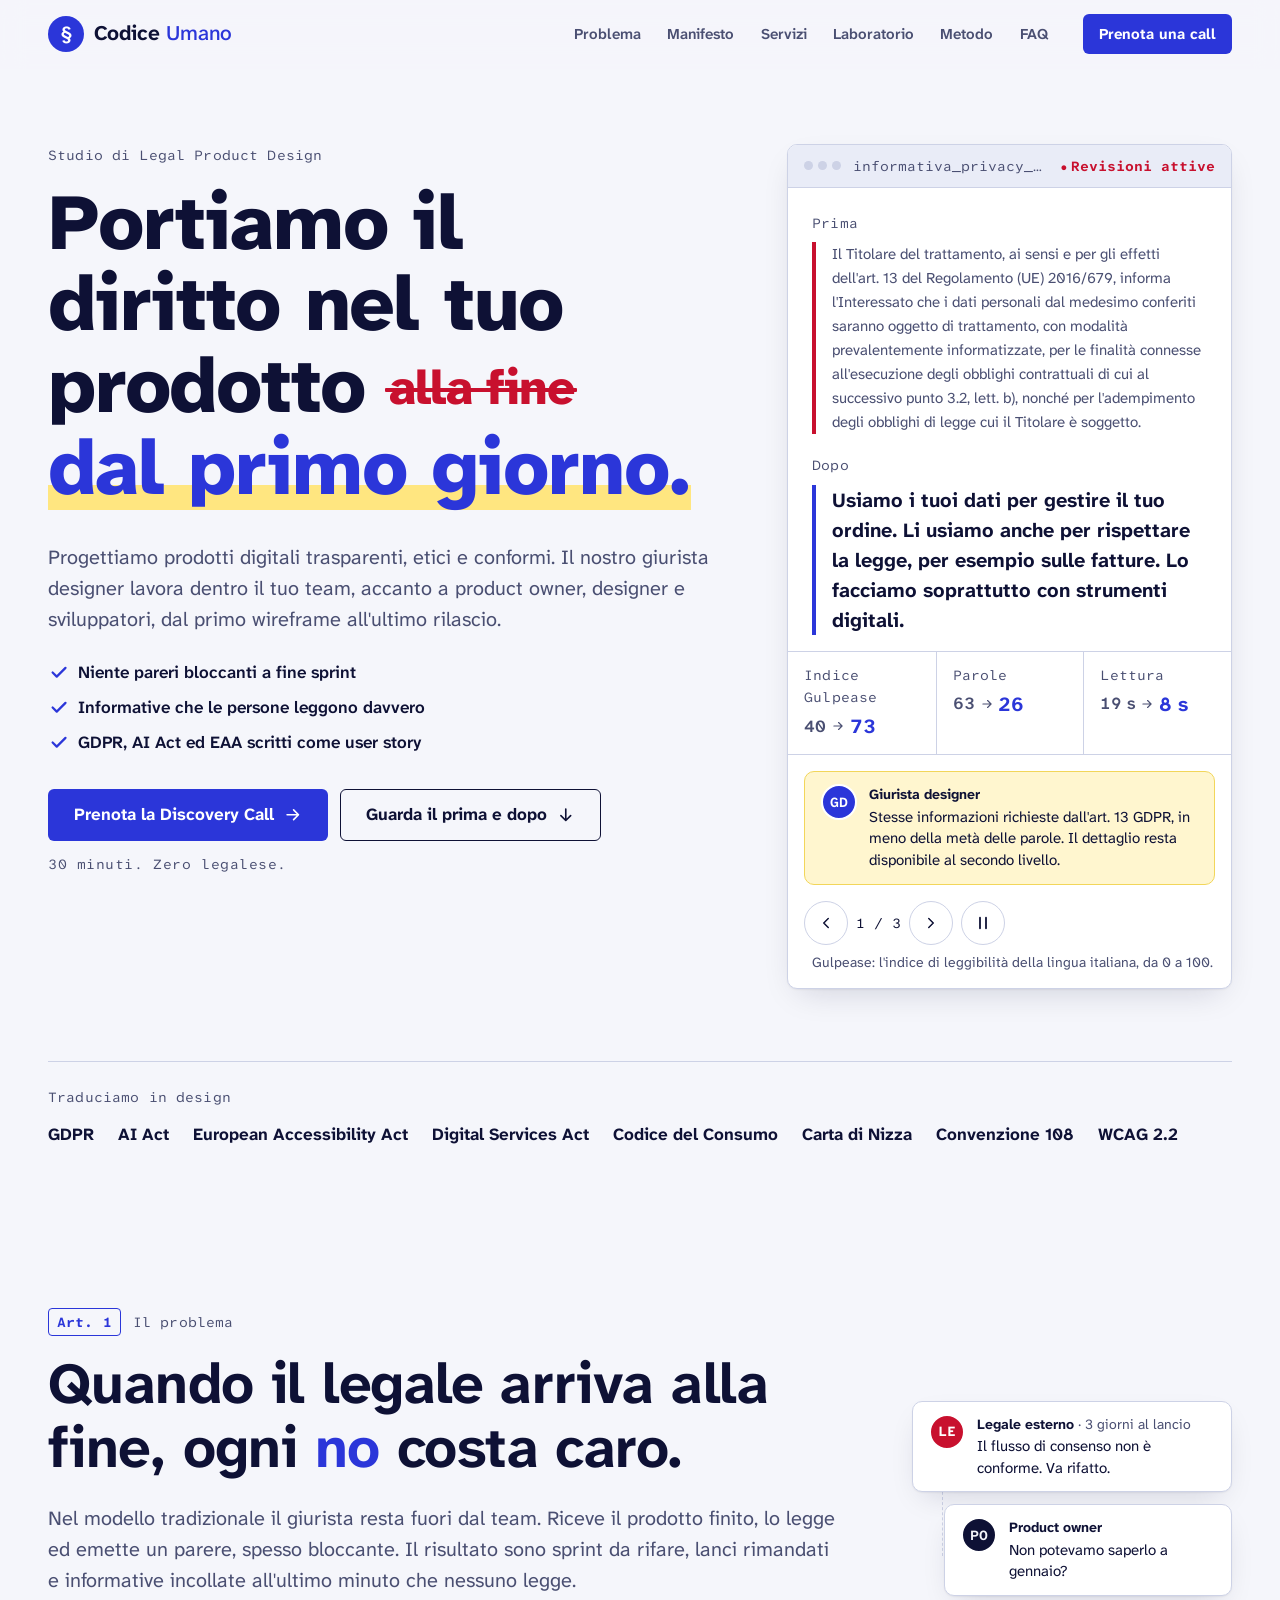
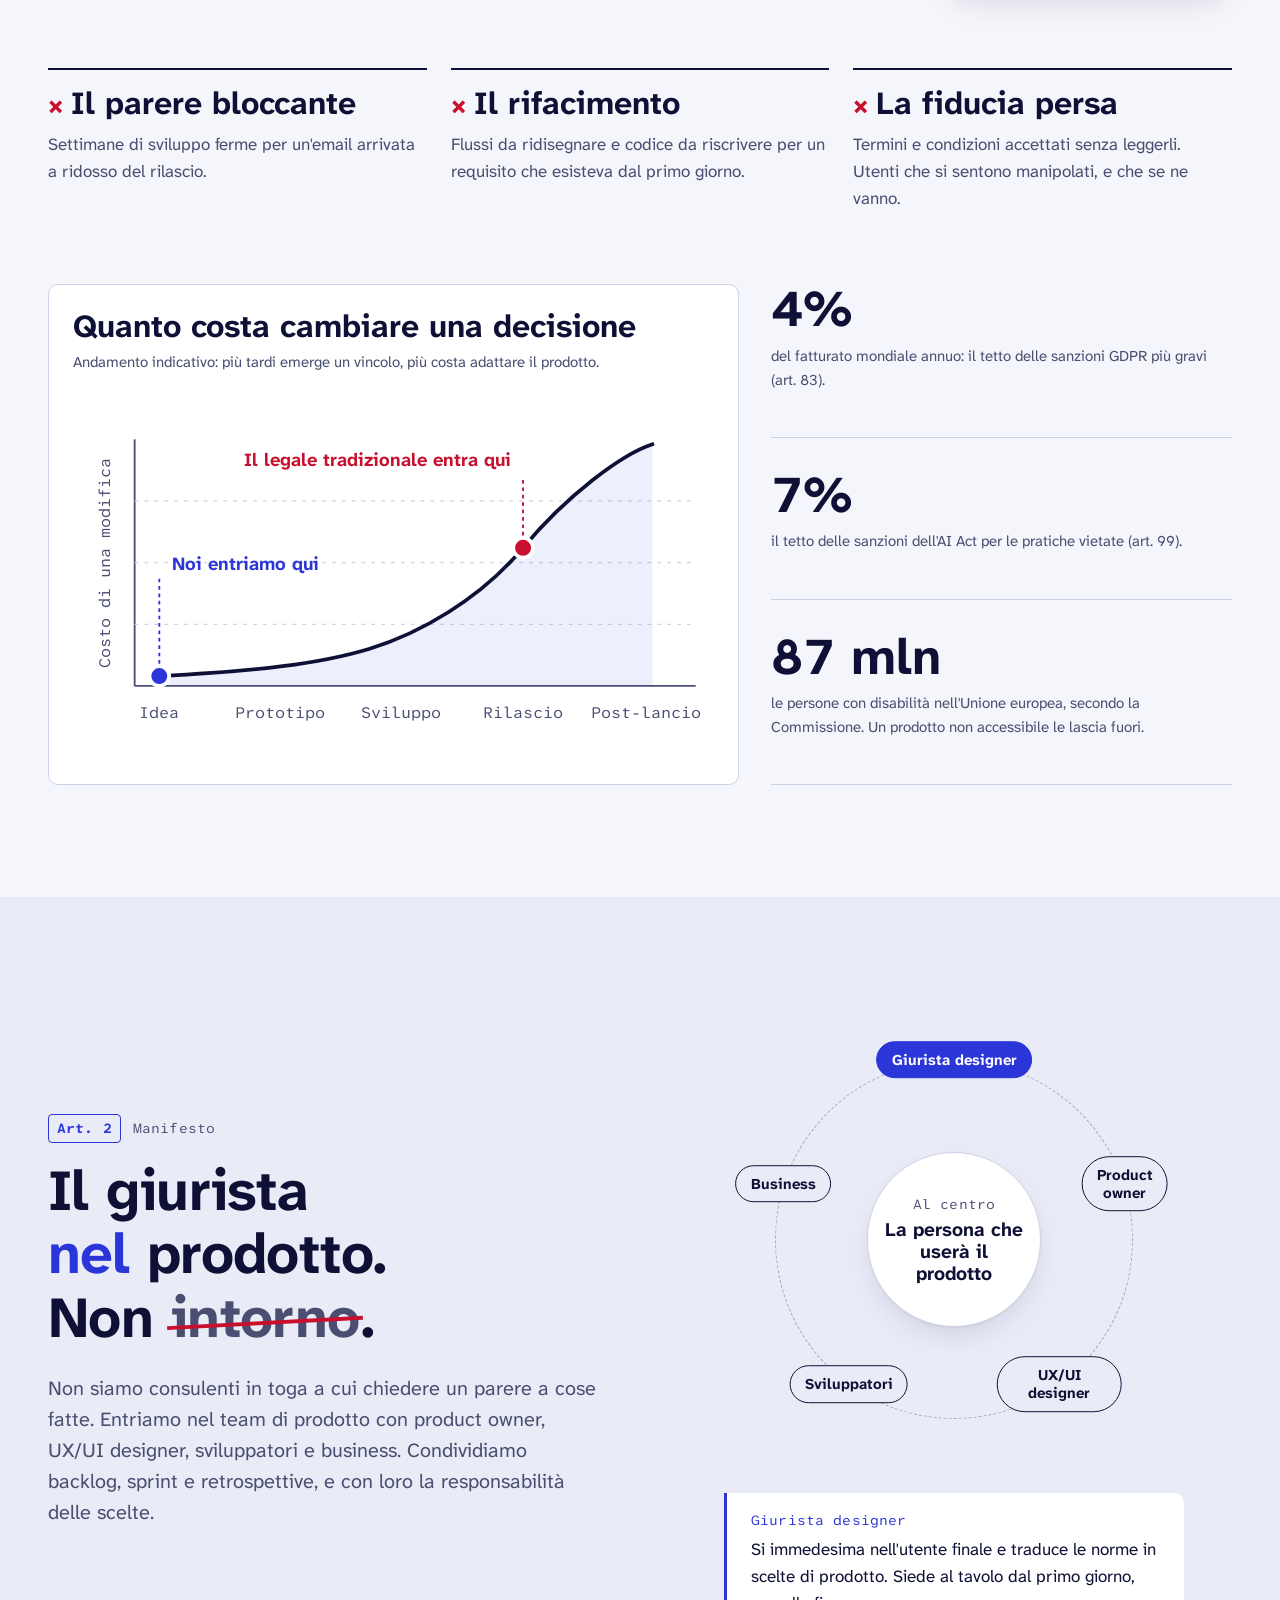
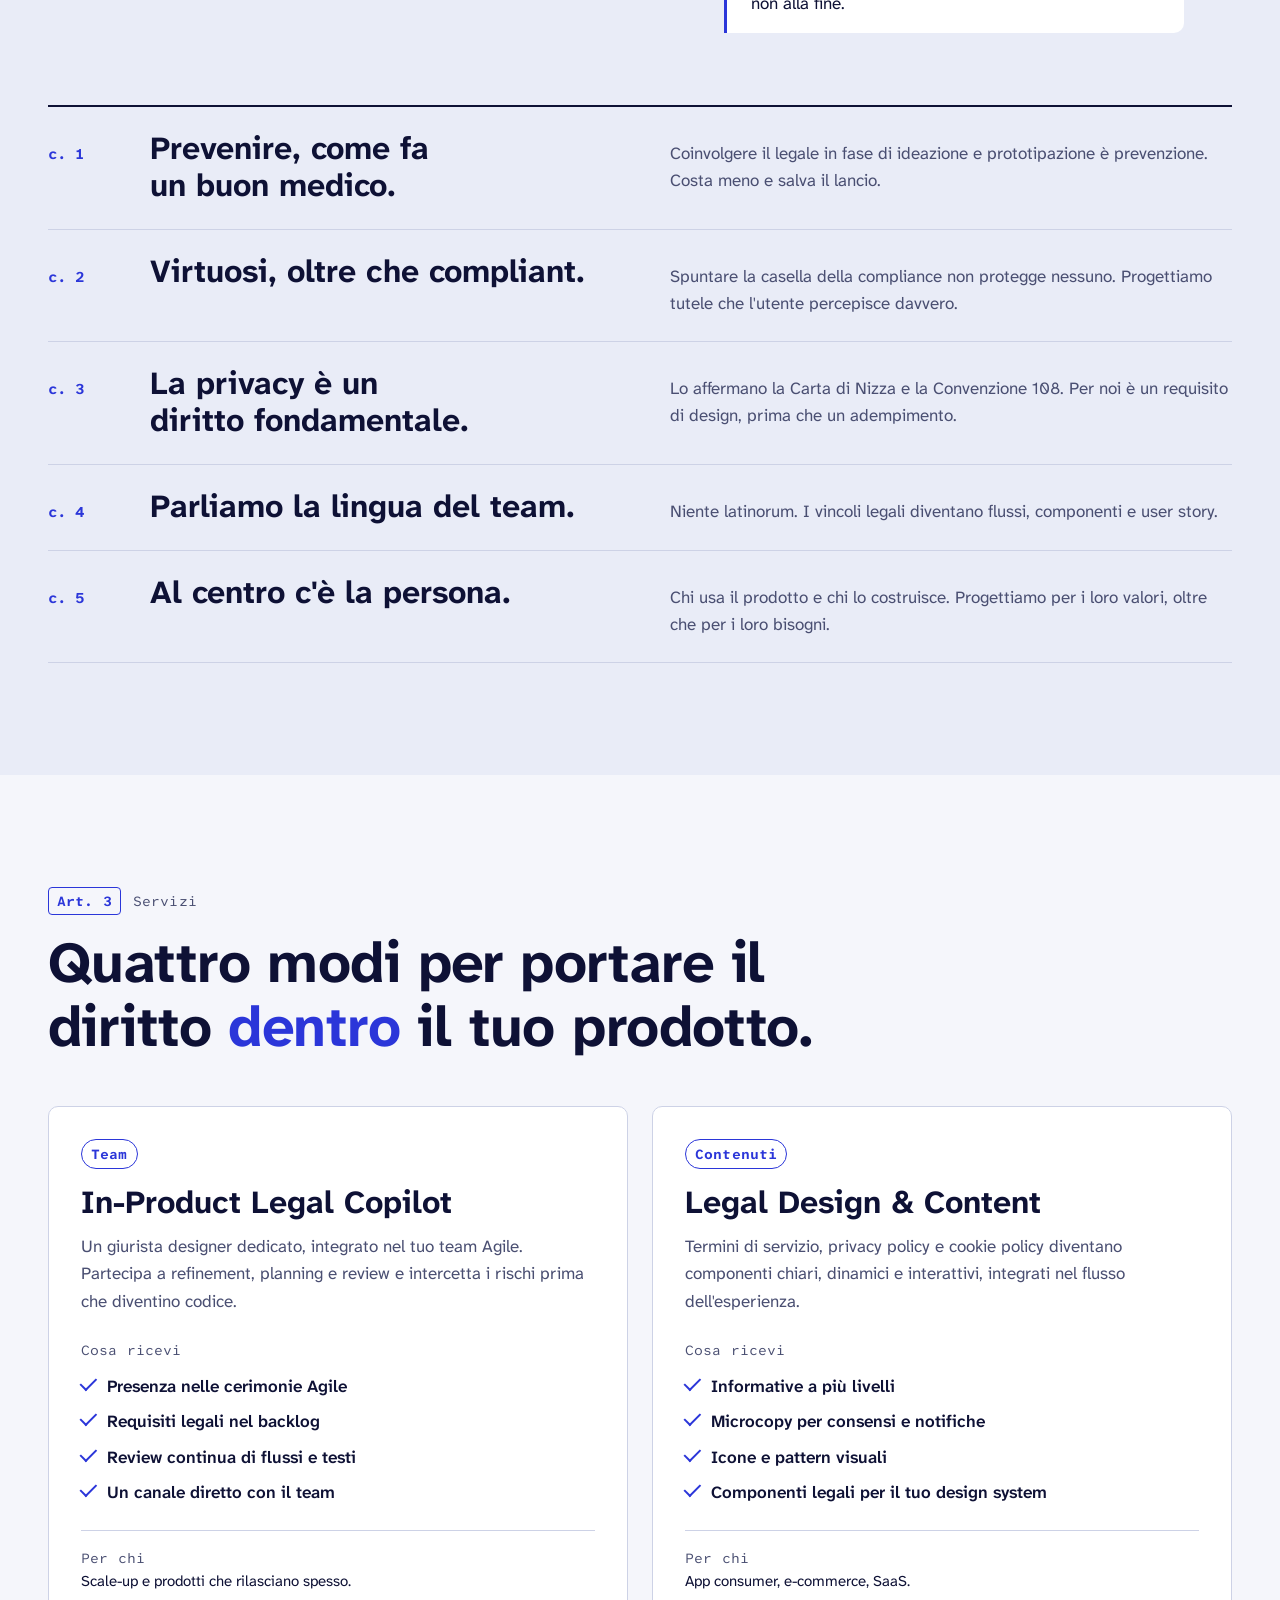
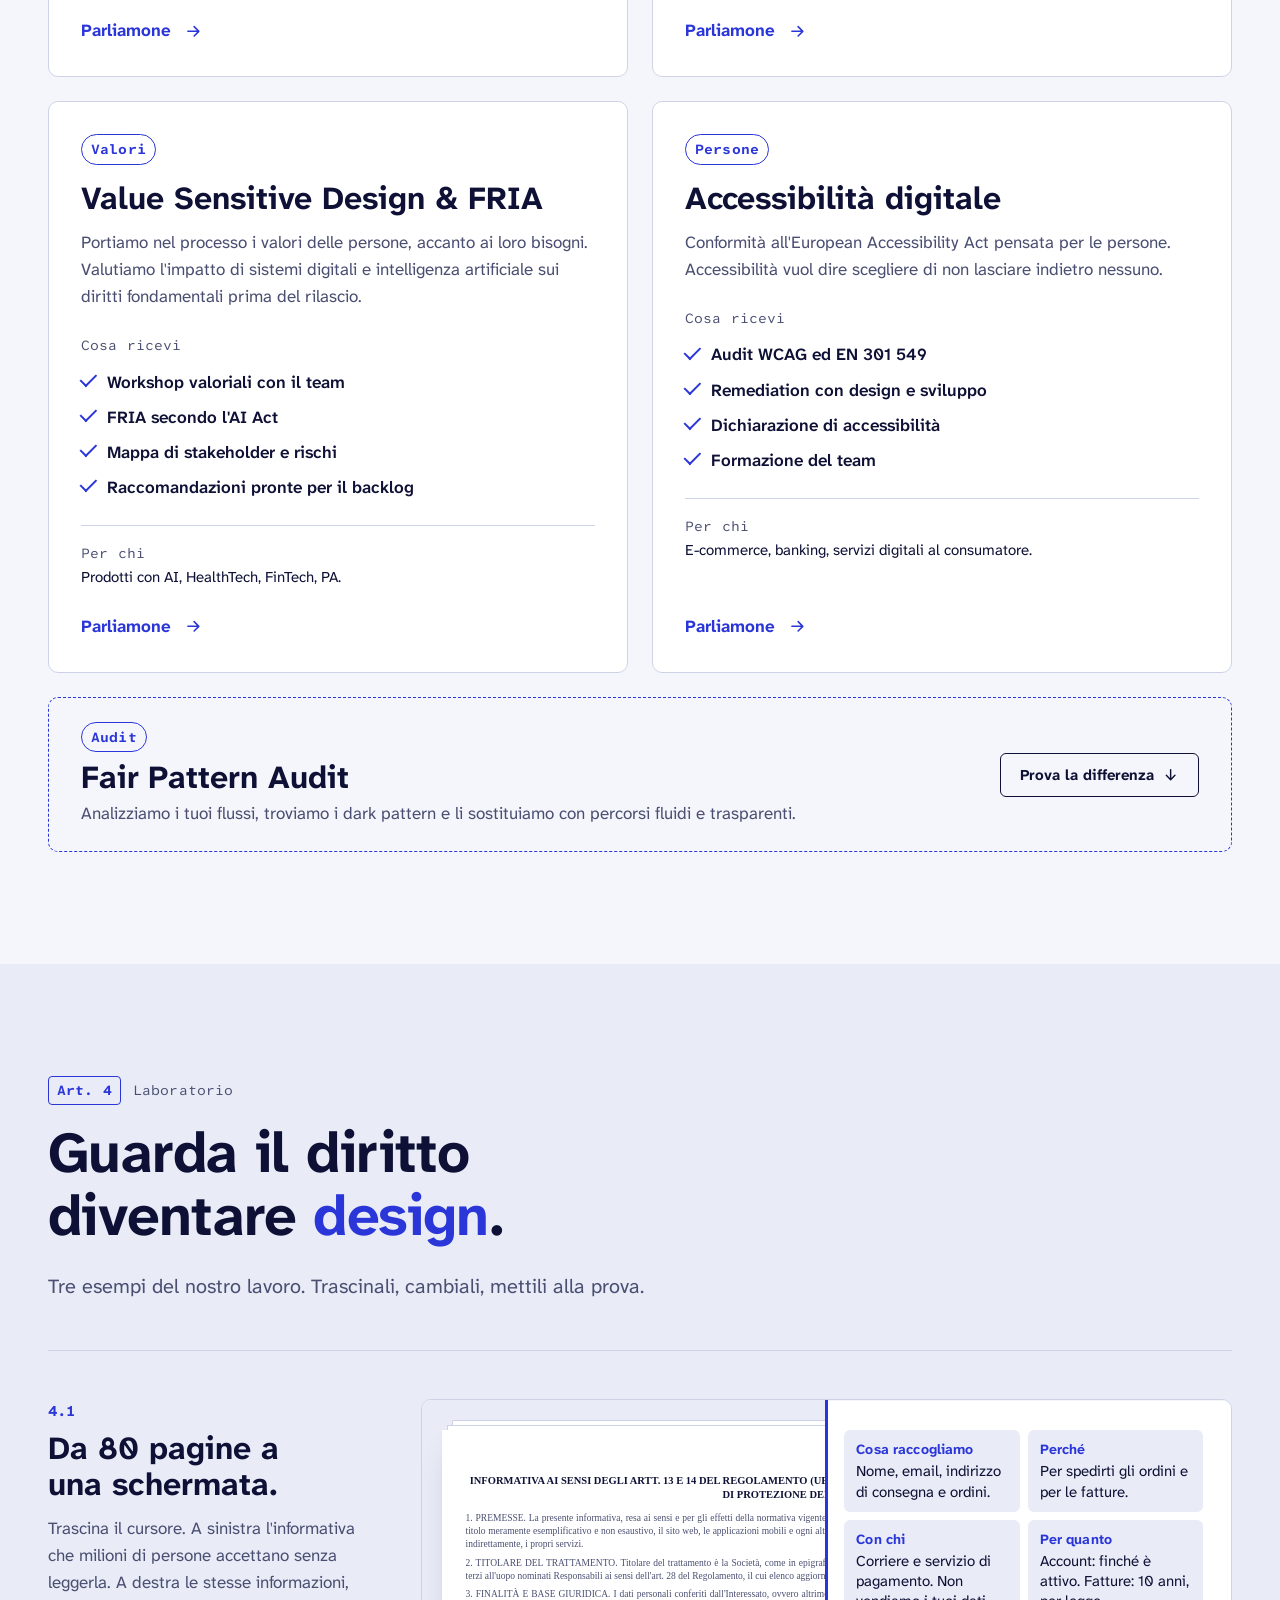
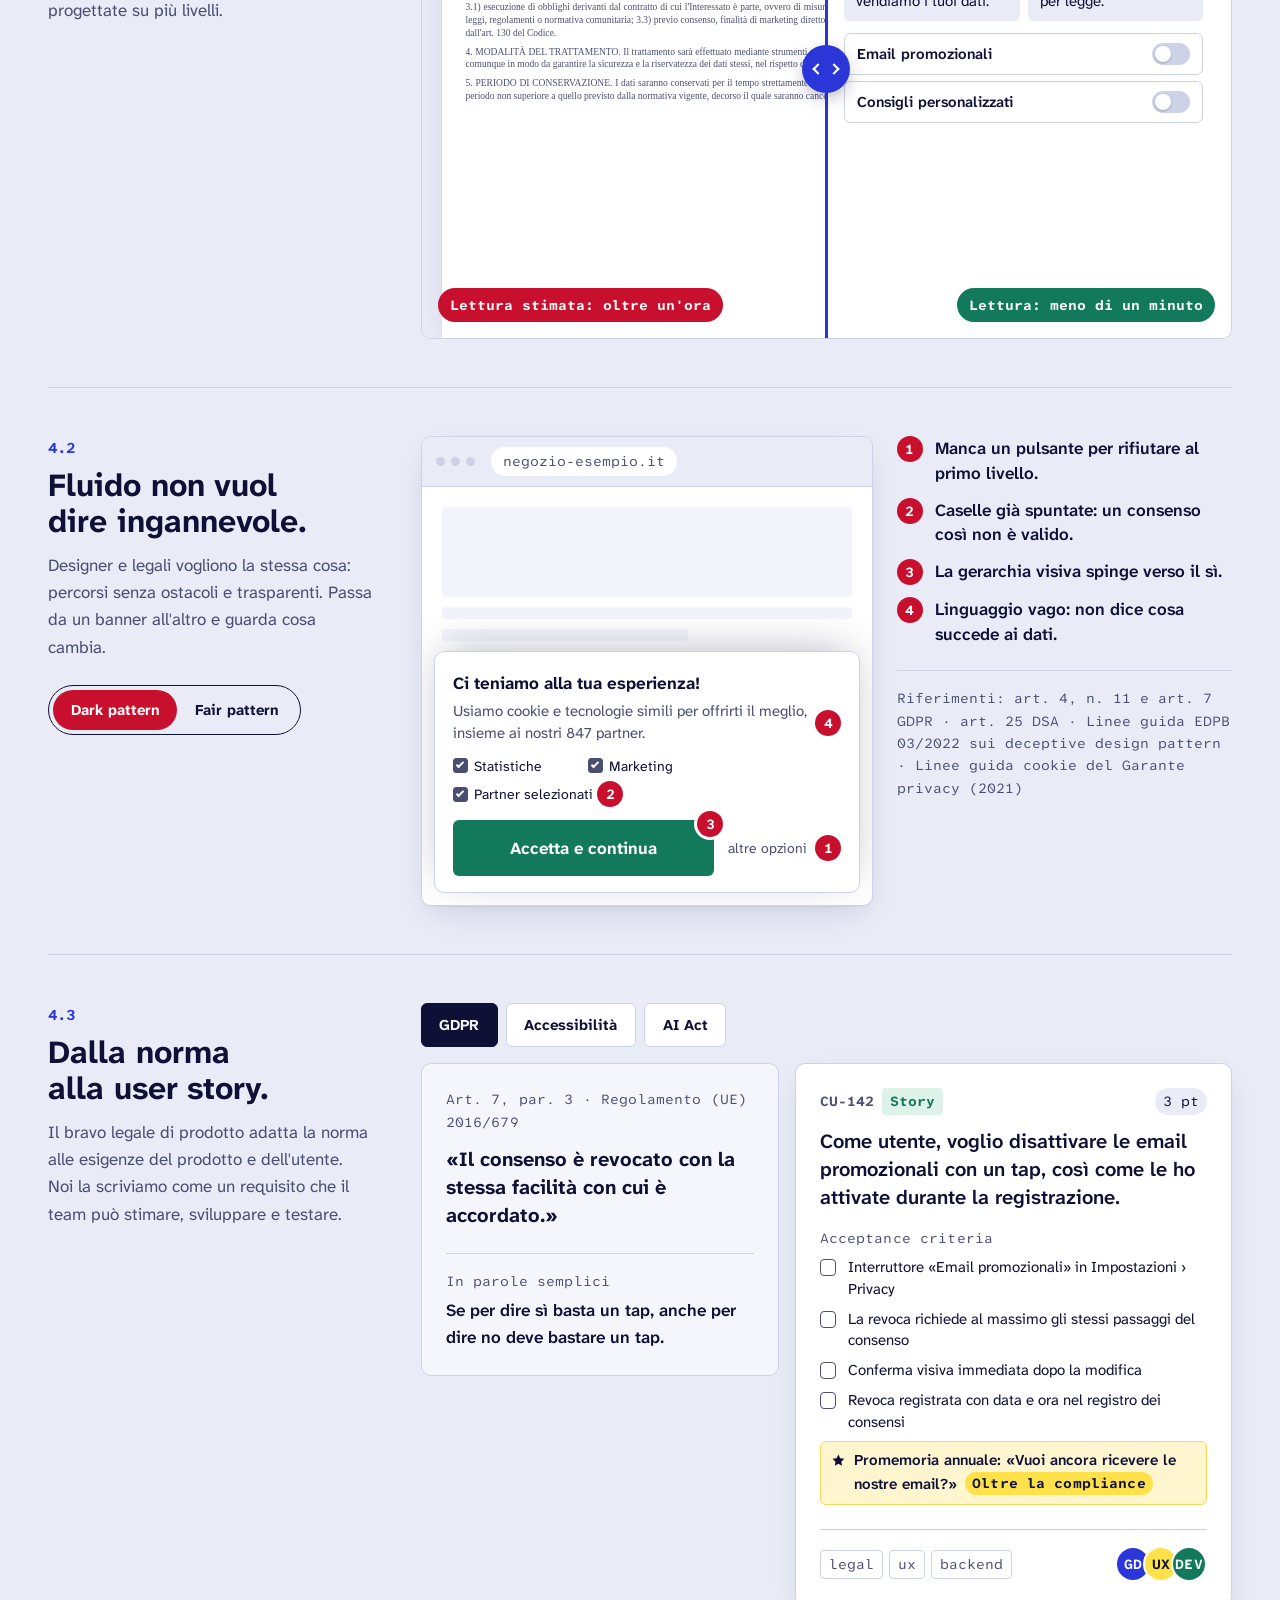
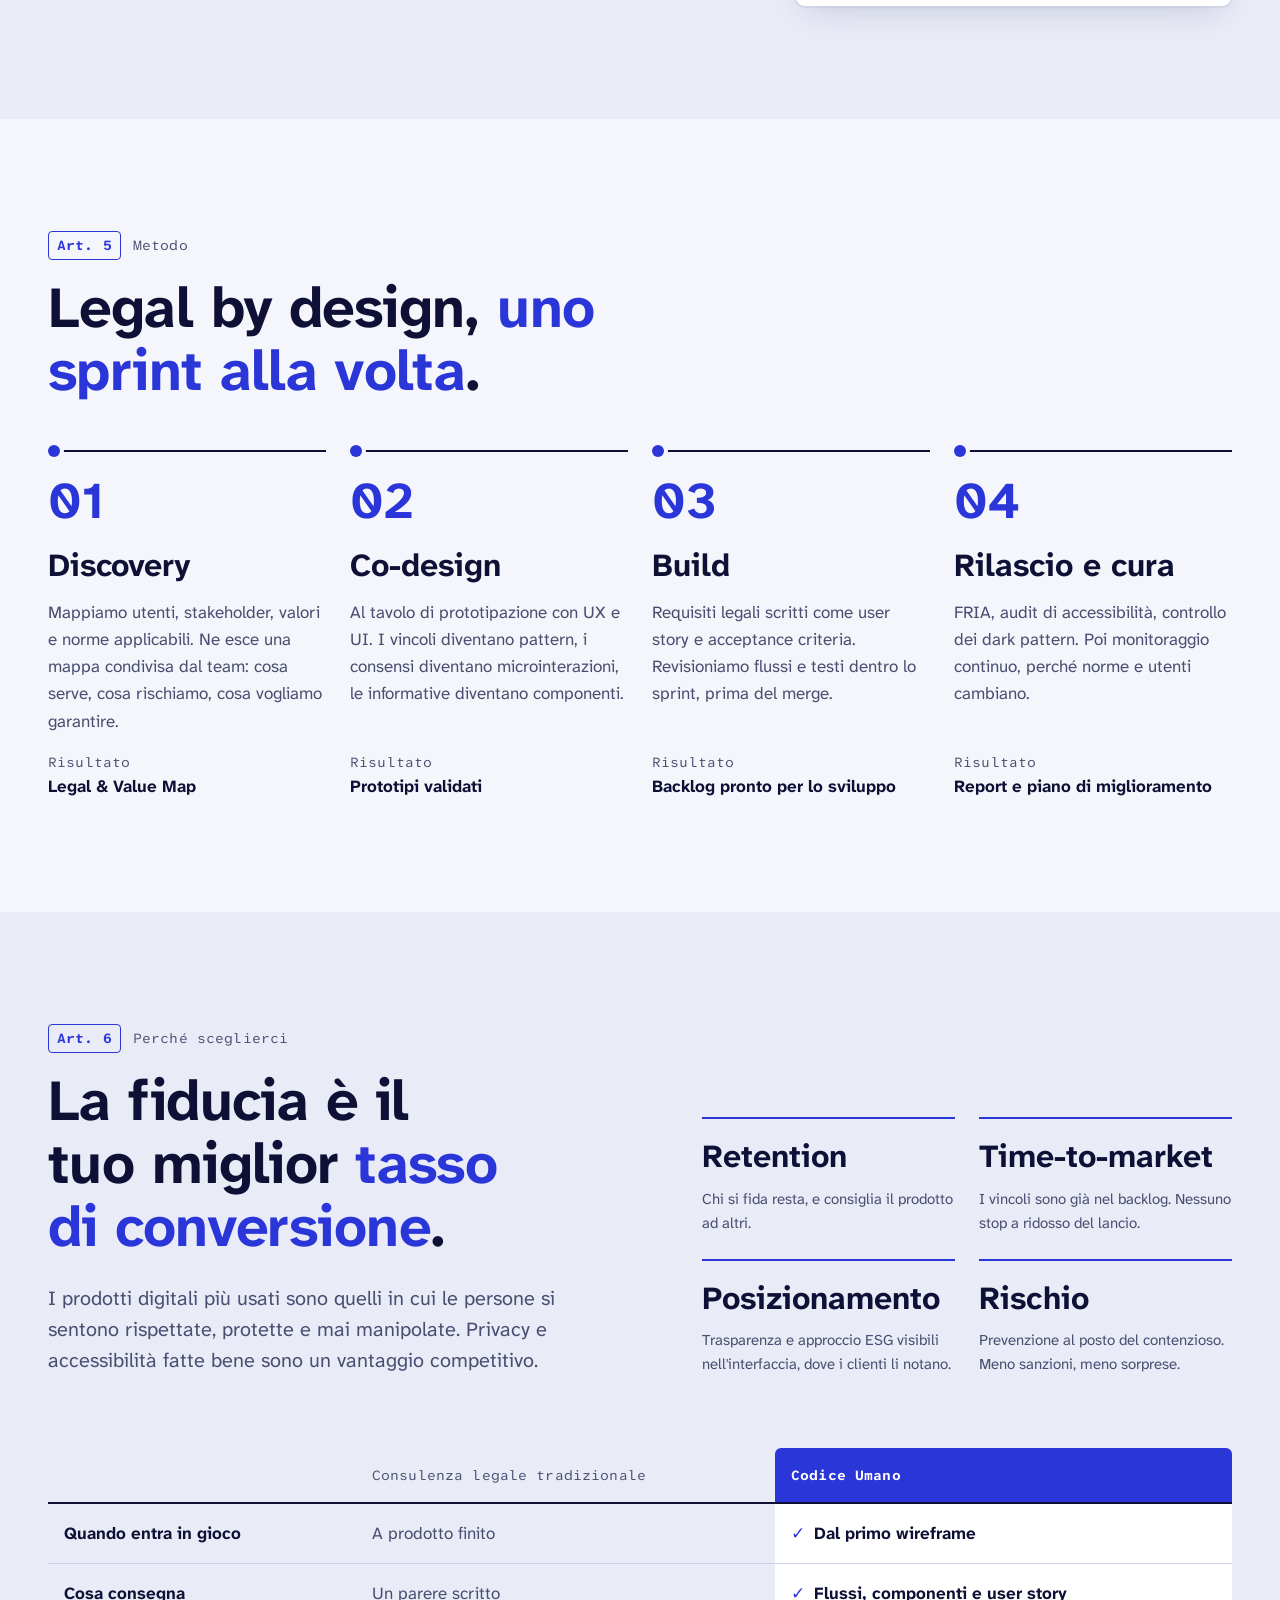
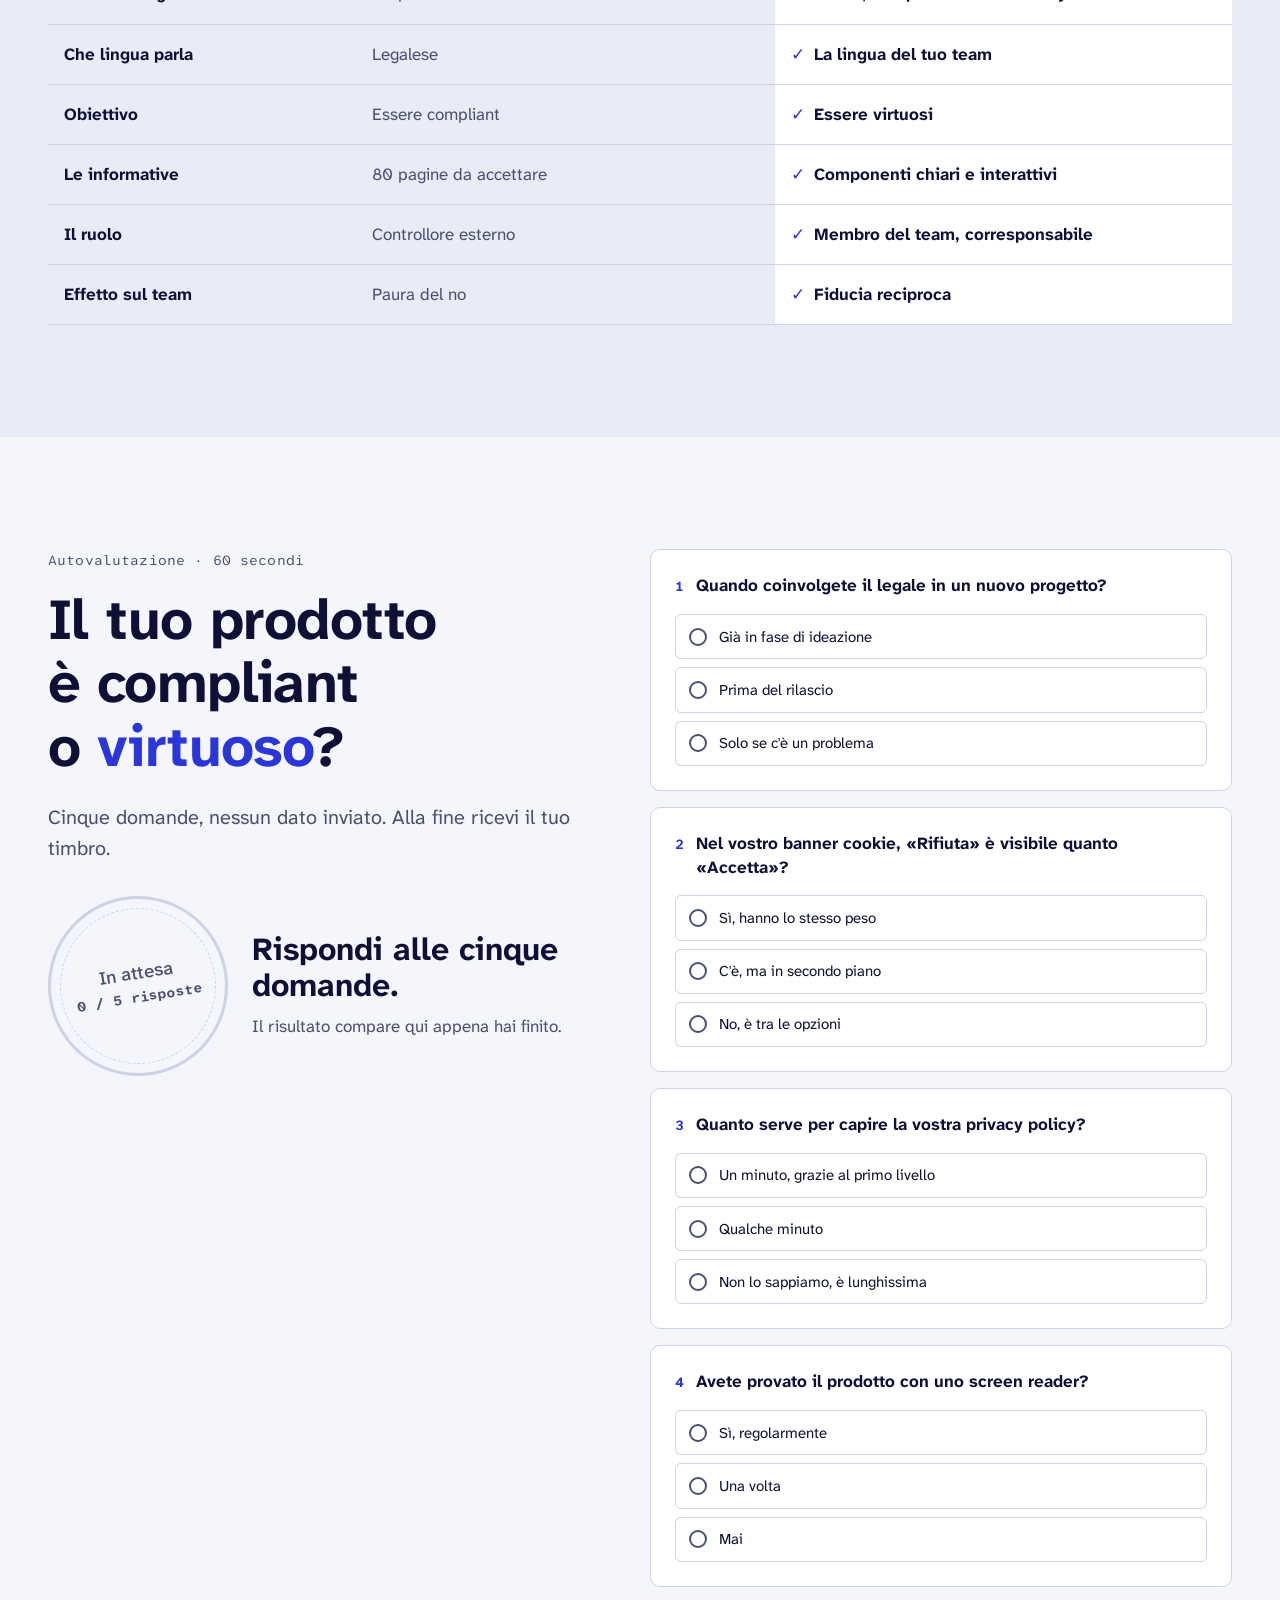
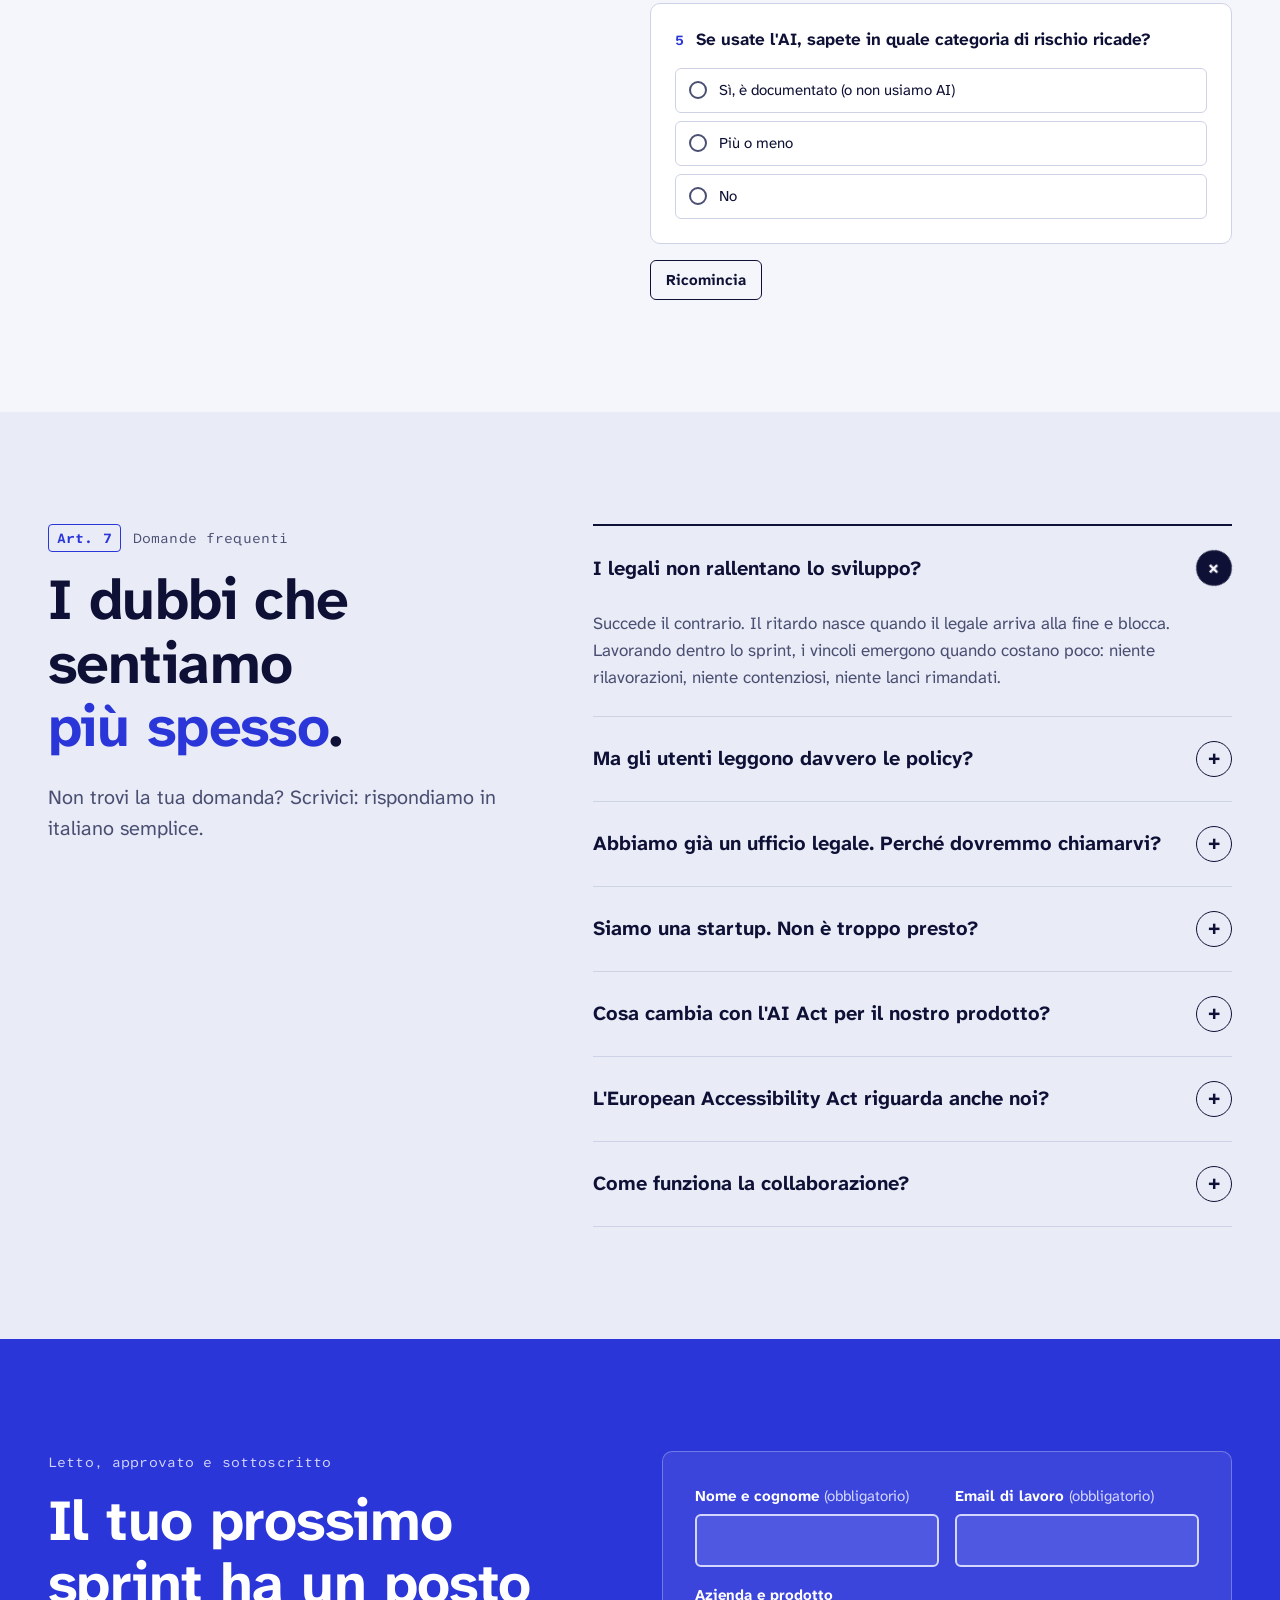
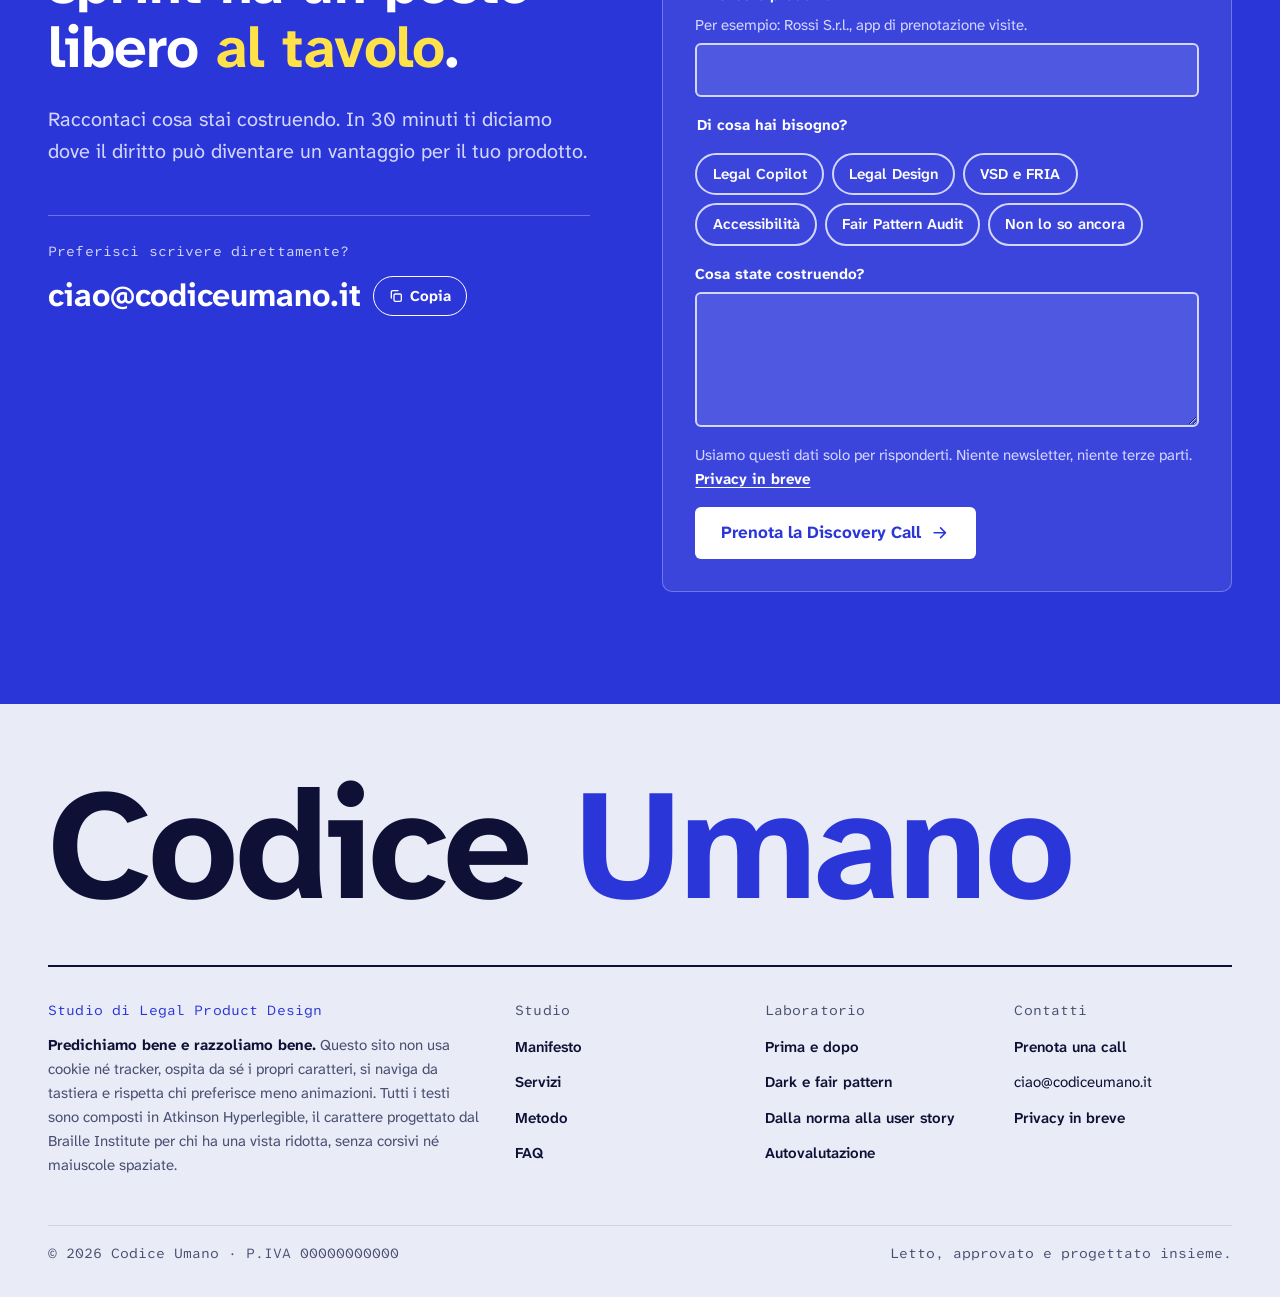
==== commit 6e664017: "Make typography and colors accessible Replace the Bodoni display face with Atkinson Hyperlegible set" ====
--- a/index.html
+++ b/index.html
@@ -14,7 +14,6 @@
   <meta property="og:image" content="assets/img/og-image.png">
   <meta name="twitter:card" content="summary_large_image">
   <link rel="icon" href="assets/img/favicon.svg" type="image/svg+xml">
-  <link rel="preload" href="assets/fonts/bodoni-moda-latin-opsz-normal.woff2" as="font" type="font/woff2" crossorigin>
   <link rel="preload" href="assets/fonts/atkinson-hyperlegible-next-latin-wght-normal.woff2" as="font" type="font/woff2" crossorigin>
   <link rel="stylesheet" href="assets/css/fonts.css">
   <link rel="stylesheet" href="assets/css/styles.css">
@@ -95,7 +94,7 @@
             <span class="revision-file" id="rev-file">informativa_privacy_v7.docx</span>
             <span class="revision-mode">Revisioni attive</span>
           </header>
-          <div class="revision-body" aria-live="polite">
+          <div class="revision-body" id="rev-body" aria-live="off">
             <p class="revision-label">Prima</p>
             <p class="revision-old"><del id="rev-old">Il Titolare del trattamento, ai sensi e per gli effetti dell'art. 13 del Regolamento (UE) 2016/679, informa l'Interessato che i dati personali dal medesimo conferiti saranno oggetto di trattamento, con modalità prevalentemente informatizzate, per le finalità connesse all'esecuzione degli obblighi contrattuali di cui al successivo punto 3.2, lett. b), nonché per l'adempimento degli obblighi di legge cui il Titolare è soggetto.</del></p>
             <p class="revision-label">Dopo</p>
@@ -104,24 +103,24 @@
           <dl class="revision-metrics">
             <div>
               <dt>Indice Gulpease</dt>
-              <dd><span class="m-old" id="rev-g-old">40</span><svg aria-hidden="true"><use href="#i-arrow"/></svg><span class="m-new" id="rev-g-new">73</span></dd>
+              <dd><span class="sr-only">da </span><span class="m-old" id="rev-g-old">40</span><svg aria-hidden="true"><use href="#i-arrow"/></svg><span class="sr-only"> a </span><span class="m-new" id="rev-g-new">73</span></dd>
             </div>
             <div>
               <dt>Parole</dt>
-              <dd><span class="m-old" id="rev-w-old">63</span><svg aria-hidden="true"><use href="#i-arrow"/></svg><span class="m-new" id="rev-w-new">26</span></dd>
+              <dd><span class="sr-only">da </span><span class="m-old" id="rev-w-old">63</span><svg aria-hidden="true"><use href="#i-arrow"/></svg><span class="sr-only"> a </span><span class="m-new" id="rev-w-new">26</span></dd>
             </div>
             <div>
               <dt>Lettura</dt>
-              <dd><span class="m-old" id="rev-t-old">19 s</span><svg aria-hidden="true"><use href="#i-arrow"/></svg><span class="m-new" id="rev-t-new">8 s</span></dd>
+              <dd><span class="sr-only">da </span><span class="m-old" id="rev-t-old">19 s</span><svg aria-hidden="true"><use href="#i-arrow"/></svg><span class="sr-only"> a </span><span class="m-new" id="rev-t-new">8 s</span></dd>
             </div>
           </dl>
-          <aside class="comment comment-revision">
+          <div role="note" class="comment comment-revision">
             <span class="avatar avatar-gd" aria-hidden="true">GD</span>
             <div>
               <p class="comment-who">Giurista designer</p>
               <p class="comment-text" id="rev-comment">Stesse informazioni richieste dall'art. 13 GDPR, in meno della metà delle parole. Il dettaglio resta disponibile al secondo livello.</p>
             </div>
-          </aside>
+          </div>
           <footer class="revision-controls">
             <button class="icon-btn" type="button" id="rev-prev" aria-label="Esempio precedente"><svg aria-hidden="true"><use href="#i-prev"/></svg></button>
             <span class="revision-count" id="rev-count">1 / 3</span>
@@ -160,20 +159,20 @@
           <p class="lead">Nel modello tradizionale il giurista resta fuori dal team. Riceve il prodotto finito, lo legge ed emette un parere, spesso bloccante. Il risultato sono sprint da rifare, lanci rimandati e informative incollate all'ultimo minuto che nessuno legge.</p>
         </div>
         <div class="margin-notes" aria-label="Uno scambio tipico, tre giorni prima del lancio">
-          <aside class="comment">
+          <div role="note" class="comment">
             <span class="avatar avatar-ext" aria-hidden="true">LE</span>
             <div>
               <p class="comment-who">Legale esterno <span>· 3 giorni al lancio</span></p>
               <p class="comment-text">Il flusso di consenso non è conforme. Va rifatto.</p>
             </div>
-          </aside>
-          <aside class="comment comment-reply">
+          </div>
+          <div role="note" class="comment comment-reply">
             <span class="avatar avatar-po" aria-hidden="true">PO</span>
             <div>
               <p class="comment-who">Product owner</p>
               <p class="comment-text">Non potevamo saperlo a gennaio?</p>
             </div>
-          </aside>
+          </div>
         </div>
       </div>
 
@@ -230,6 +229,10 @@
               </g>
             </svg>
           </div>
+          <ul class="chart-legend">
+            <li><span class="dot dot-us" aria-hidden="true"></span>Noi entriamo qui: fase di idea</li>
+            <li><span class="dot dot-them" aria-hidden="true"></span>Il legale tradizionale entra qui: rilascio</li>
+          </ul>
         </figure>
 
         <dl class="stakes">
@@ -320,7 +323,7 @@
       <div class="services">
         <article class="service">
           <p class="service-tag">Team</p>
-          <h3 class="service-title">In-Product Legal Copilot</h3>
+          <h3 class="service-title" lang="en">In-Product Legal Copilot</h3>
           <p class="service-desc">Un giurista designer dedicato, integrato nel tuo team Agile. Partecipa a refinement, planning e review e intercetta i rischi prima che diventino codice.</p>
           <h4 class="service-sub">Cosa ricevi</h4>
           <ul class="ticks">
@@ -330,12 +333,12 @@
             <li>Un canale diretto con il team</li>
           </ul>
           <p class="service-for"><span>Per chi</span>Scale-up e prodotti che rilasciano spesso.</p>
-          <a class="service-cta" href="#contatti" data-service="copilot">Parliamone <svg aria-hidden="true"><use href="#i-arrow"/></svg></a>
+          <a class="service-cta" href="#contatti" data-service="copilot">Parliamone<span class="sr-only"> di In-Product Legal Copilot</span> <svg aria-hidden="true"><use href="#i-arrow"/></svg></a>
         </article>
 
         <article class="service">
           <p class="service-tag">Contenuti</p>
-          <h3 class="service-title">Legal Design &amp; Content</h3>
+          <h3 class="service-title" lang="en">Legal Design &amp; Content</h3>
           <p class="service-desc">Termini di servizio, privacy policy e cookie policy diventano componenti chiari, dinamici e interattivi, integrati nel flusso dell'esperienza.</p>
           <h4 class="service-sub">Cosa ricevi</h4>
           <ul class="ticks">
@@ -345,12 +348,12 @@
             <li>Componenti legali per il tuo design system</li>
           </ul>
           <p class="service-for"><span>Per chi</span>App consumer, e-commerce, SaaS.</p>
-          <a class="service-cta" href="#contatti" data-service="design">Parliamone <svg aria-hidden="true"><use href="#i-arrow"/></svg></a>
+          <a class="service-cta" href="#contatti" data-service="design">Parliamone<span class="sr-only"> di Legal Design &amp; Content</span> <svg aria-hidden="true"><use href="#i-arrow"/></svg></a>
         </article>
 
         <article class="service">
           <p class="service-tag">Valori</p>
-          <h3 class="service-title">Value Sensitive Design &amp; FRIA</h3>
+          <h3 class="service-title" lang="en">Value Sensitive Design &amp; FRIA</h3>
           <p class="service-desc">Portiamo nel processo i valori delle persone, accanto ai loro bisogni. Valutiamo l'impatto di sistemi digitali e intelligenza artificiale sui diritti fondamentali prima del rilascio.</p>
           <h4 class="service-sub">Cosa ricevi</h4>
           <ul class="ticks">
@@ -360,7 +363,7 @@
             <li>Raccomandazioni pronte per il backlog</li>
           </ul>
           <p class="service-for"><span>Per chi</span>Prodotti con AI, HealthTech, FinTech, PA.</p>
-          <a class="service-cta" href="#contatti" data-service="vsd">Parliamone <svg aria-hidden="true"><use href="#i-arrow"/></svg></a>
+          <a class="service-cta" href="#contatti" data-service="vsd">Parliamone<span class="sr-only"> di Value Sensitive Design &amp; FRIA</span> <svg aria-hidden="true"><use href="#i-arrow"/></svg></a>
         </article>
 
         <article class="service">
@@ -375,14 +378,14 @@
             <li>Formazione del team</li>
           </ul>
           <p class="service-for"><span>Per chi</span>E-commerce, banking, servizi digitali al consumatore.</p>
-          <a class="service-cta" href="#contatti" data-service="a11y">Parliamone <svg aria-hidden="true"><use href="#i-arrow"/></svg></a>
+          <a class="service-cta" href="#contatti" data-service="a11y">Parliamone<span class="sr-only"> di Accessibilità digitale</span> <svg aria-hidden="true"><use href="#i-arrow"/></svg></a>
         </article>
       </div>
 
       <div class="service-strip">
         <div>
           <p class="service-tag">Audit</p>
-          <h3 class="service-title">Fair Pattern Audit</h3>
+          <h3 class="service-title" lang="en">Fair Pattern Audit</h3>
           <p>Analizziamo i tuoi flussi, troviamo i dark pattern e li sostituiamo con percorsi fluidi e trasparenti.</p>
         </div>
         <a class="btn btn-ghost" href="#lab-pattern">Prova la differenza <svg aria-hidden="true"><use href="#i-down"/></svg></a>
@@ -468,7 +471,7 @@
         </div>
 
         <div class="pattern" id="pattern" data-mode="dark">
-          <div class="browser">
+          <div class="browser" id="browser" role="img" aria-label="Banner cookie con dark pattern: un grande pulsante Accetta e continua, caselle già spuntate e un piccolo link altre opzioni al posto del pulsante Rifiuta.">
             <div class="browser-bar" aria-hidden="true"><i></i><i></i><i></i><span>negozio-esempio.it</span></div>
             <div class="browser-page" aria-hidden="true">
               <span class="ph ph-hero"></span><span class="ph"></span><span class="ph ph-short"></span>
@@ -613,19 +616,19 @@
       <ol class="steps">
         <li class="step">
           <span class="step-num">01</span>
-          <h3>Discovery</h3>
+          <h3 lang="en">Discovery</h3>
           <p>Mappiamo utenti, stakeholder, valori e norme applicabili. Ne esce una mappa condivisa dal team: cosa serve, cosa rischiamo, cosa vogliamo garantire.</p>
           <p class="step-out"><span>Risultato</span>Legal &amp; Value Map</p>
         </li>
         <li class="step">
           <span class="step-num">02</span>
-          <h3>Co-design</h3>
+          <h3 lang="en">Co-design</h3>
           <p>Al tavolo di prototipazione con UX e UI. I vincoli diventano pattern, i consensi diventano microinterazioni, le informative diventano componenti.</p>
           <p class="step-out"><span>Risultato</span>Prototipi validati</p>
         </li>
         <li class="step">
           <span class="step-num">03</span>
-          <h3>Build</h3>
+          <h3 lang="en">Build</h3>
           <p>Requisiti legali scritti come user story e acceptance criteria. Revisioniamo flussi e testi dentro lo sprint, prima del merge.</p>
           <p class="step-out"><span>Risultato</span>Backlog pronto per lo sviluppo</p>
         </li>
@@ -649,8 +652,8 @@
           <p class="lead">I prodotti digitali più usati sono quelli in cui le persone si sentono rispettate, protette e mai manipolate. Privacy e accessibilità fatte bene sono un vantaggio competitivo.</p>
         </div>
         <dl class="values">
-          <div class="value"><dt>Retention</dt><dd>Chi si fida resta, e consiglia il prodotto ad altri.</dd></div>
-          <div class="value"><dt>Time-to-market</dt><dd>I vincoli sono già nel backlog. Nessuno stop a ridosso del lancio.</dd></div>
+          <div class="value"><dt lang="en">Retention</dt><dd>Chi si fida resta, e consiglia il prodotto ad altri.</dd></div>
+          <div class="value"><dt lang="en">Time-to-market</dt><dd>I vincoli sono già nel backlog. Nessuno stop a ridosso del lancio.</dd></div>
           <div class="value"><dt>Posizionamento</dt><dd>Trasparenza e approccio ESG visibili nell'interfaccia, dove i clienti li notano.</dd></div>
           <div class="value"><dt>Rischio</dt><dd>Prevenzione al posto del contenzioso. Meno sanzioni, meno sorprese.</dd></div>
         </dl>
@@ -667,13 +670,13 @@
             </tr>
           </thead>
           <tbody>
-            <tr><th scope="row">Quando entra in gioco</th><td data-label="Tradizionale"><del>A prodotto finito</del></td><td data-label="Codice Umano" class="vs-us">Dal primo wireframe</td></tr>
-            <tr><th scope="row">Cosa consegna</th><td data-label="Tradizionale"><del>Un parere scritto</del></td><td data-label="Codice Umano" class="vs-us">Flussi, componenti e user story</td></tr>
-            <tr><th scope="row">Che lingua parla</th><td data-label="Tradizionale"><del>Legalese</del></td><td data-label="Codice Umano" class="vs-us">La lingua del tuo team</td></tr>
-            <tr><th scope="row">Obiettivo</th><td data-label="Tradizionale"><del>Essere compliant</del></td><td data-label="Codice Umano" class="vs-us">Essere virtuosi</td></tr>
-            <tr><th scope="row">Le informative</th><td data-label="Tradizionale"><del>80 pagine da accettare</del></td><td data-label="Codice Umano" class="vs-us">Componenti chiari e interattivi</td></tr>
-            <tr><th scope="row">Il ruolo</th><td data-label="Tradizionale"><del>Controllore esterno</del></td><td data-label="Codice Umano" class="vs-us">Membro del team, corresponsabile</td></tr>
-            <tr><th scope="row">Effetto sul team</th><td data-label="Tradizionale"><del>Paura del no</del></td><td data-label="Codice Umano" class="vs-us">Fiducia reciproca</td></tr>
+            <tr><th scope="row">Quando entra in gioco</th><td data-label="Tradizionale" class="vs-old">A prodotto finito</td><td data-label="Codice Umano" class="vs-us">Dal primo wireframe</td></tr>
+            <tr><th scope="row">Cosa consegna</th><td data-label="Tradizionale" class="vs-old">Un parere scritto</td><td data-label="Codice Umano" class="vs-us">Flussi, componenti e user story</td></tr>
+            <tr><th scope="row">Che lingua parla</th><td data-label="Tradizionale" class="vs-old">Legalese</td><td data-label="Codice Umano" class="vs-us">La lingua del tuo team</td></tr>
+            <tr><th scope="row">Obiettivo</th><td data-label="Tradizionale" class="vs-old">Essere compliant</td><td data-label="Codice Umano" class="vs-us">Essere virtuosi</td></tr>
+            <tr><th scope="row">Le informative</th><td data-label="Tradizionale" class="vs-old">80 pagine da accettare</td><td data-label="Codice Umano" class="vs-us">Componenti chiari e interattivi</td></tr>
+            <tr><th scope="row">Il ruolo</th><td data-label="Tradizionale" class="vs-old">Controllore esterno</td><td data-label="Codice Umano" class="vs-us">Membro del team, corresponsabile</td></tr>
+            <tr><th scope="row">Effetto sul team</th><td data-label="Tradizionale" class="vs-old">Paura del no</td><td data-label="Codice Umano" class="vs-us">Fiducia reciproca</td></tr>
           </tbody>
         </table>
       </div>
@@ -799,16 +802,17 @@
       <!-- Set data-endpoint to a form service URL (e.g. Formspree) to send via POST; leave empty to open the visitor's email client. -->
       <form class="contact" id="contact-form" data-endpoint="" data-email="ciao@codiceumano.it" novalidate>
         <div class="field">
-          <label for="f-name">Nome e cognome</label>
+          <label for="f-name">Nome e cognome <span class="req">(obbligatorio)</span></label>
           <input id="f-name" name="nome" type="text" autocomplete="name" required>
         </div>
         <div class="field">
-          <label for="f-email">Email di lavoro</label>
+          <label for="f-email">Email di lavoro <span class="req">(obbligatorio)</span></label>
           <input id="f-email" name="email" type="email" autocomplete="email" required>
         </div>
         <div class="field field-wide">
           <label for="f-company">Azienda e prodotto</label>
-          <input id="f-company" name="azienda" type="text" autocomplete="organization" placeholder="Es. Rossi S.r.l., app di prenotazione visite">
+          <p class="field-hint" id="f-company-hint">Per esempio: Rossi S.r.l., app di prenotazione visite.</p>
+          <input id="f-company" name="azienda" type="text" autocomplete="organization" aria-describedby="f-company-hint">
         </div>
         <fieldset class="field field-wide chips">
           <legend>Di cosa hai bisogno?</legend>
@@ -839,7 +843,7 @@
     <div class="footer-grid">
       <div class="footer-about">
         <p class="footer-tag">Studio di Legal Product Design</p>
-        <p class="footer-honest"><strong>Predichiamo bene e razzoliamo bene.</strong> Questo sito non usa cookie né tracker, ospita da sé i propri caratteri, si naviga da tastiera e rispetta chi preferisce meno animazioni. I testi sono composti in Atkinson Hyperlegible, un carattere progettato dal Braille Institute per chi ha una vista ridotta.</p>
+        <p class="footer-honest"><strong>Predichiamo bene e razzoliamo bene.</strong> Questo sito non usa cookie né tracker, ospita da sé i propri caratteri, si naviga da tastiera e rispetta chi preferisce meno animazioni. Tutti i testi sono composti in Atkinson Hyperlegible, il carattere progettato dal Braille Institute per chi ha una vista ridotta, senza corsivi né maiuscole spaziate.</p>
       </div>
       <nav class="footer-nav" aria-label="Studio">
         <p class="footer-h">Studio</p>
--- a/assets/css/fonts.css
+++ b/assets/css/fonts.css
@@ -1,21 +1,5 @@
 /* Self-hosted fonts (SIL Open Font License, see assets/fonts/OFL-*.txt).
    No requests to third-party font services. */
-@font-face {
-  font-family: "Bodoni Moda";
-  font-style: normal;
-  font-display: swap;
-  font-weight: 400 900;
-  src: url("../fonts/bodoni-moda-latin-opsz-normal.woff2") format("woff2-variations"),
-       url("../fonts/bodoni-moda-latin-opsz-normal.woff2") format("woff2");
-}
-@font-face {
-  font-family: "Bodoni Moda";
-  font-style: italic;
-  font-display: swap;
-  font-weight: 400 900;
-  src: url("../fonts/bodoni-moda-latin-opsz-italic.woff2") format("woff2-variations"),
-       url("../fonts/bodoni-moda-latin-opsz-italic.woff2") format("woff2");
-}
 @font-face {
   font-family: "Atkinson Hyperlegible Next";
   font-style: normal;
@@ -25,14 +9,6 @@
        url("../fonts/atkinson-hyperlegible-next-latin-wght-normal.woff2") format("woff2");
 }
 @font-face {
-  font-family: "Atkinson Hyperlegible Next";
-  font-style: italic;
-  font-display: swap;
-  font-weight: 200 800;
-  src: url("../fonts/atkinson-hyperlegible-next-latin-wght-italic.woff2") format("woff2-variations"),
-       url("../fonts/atkinson-hyperlegible-next-latin-wght-italic.woff2") format("woff2");
-}
-@font-face {
   font-family: "Atkinson Hyperlegible Mono";
   font-style: normal;
   font-display: swap;
--- a/assets/css/styles.css
+++ b/assets/css/styles.css
@@ -26,20 +26,21 @@
   --on-marker: #0E1135;
   --note-bg: #FFF6CF;
   --note-line: #F2D65A;
+  --ins-band: #FFE680;
   --shadow: 0 1px 2px rgb(14 17 53 / 0.06), 0 12px 32px -12px rgb(14 17 53 / 0.18);
 
-  /* Type: Bodoni (Italian print heritage) for display, Atkinson Hyperlegible for reading and data */
-  --f-display: "Bodoni Moda", "Bodoni 72", "Didot", "Times New Roman", serif;
+  /* Type: Atkinson Hyperlegible (Braille Institute) everywhere; headings in bold, never italic or spaced capitals */
+  --f-display: "Atkinson Hyperlegible Next", "Atkinson Hyperlegible", Verdana, system-ui, sans-serif;
   --f-body: "Atkinson Hyperlegible Next", "Atkinson Hyperlegible", system-ui, -apple-system, "Segoe UI", sans-serif;
   --f-mono: "Atkinson Hyperlegible Mono", ui-monospace, "SFMono-Regular", Menlo, Consolas, monospace;
 
-  --t-xs: 0.8125rem;
+  --t-xs: 0.875rem;
   --t-sm: 0.9375rem;
   --t-md: 1.0625rem;
   --t-lg: 1.25rem;
   --t-xl: clamp(1.5rem, 1.2rem + 1.1vw, 2rem);
   --t-2xl: clamp(2.1rem, 1.4rem + 2.8vw, 3.6rem);
-  --t-hero: clamp(2.7rem, 1.3rem + 5.6vw, 6.4rem);
+  --t-hero: clamp(2.5rem, 1.4rem + 4.4vw, 5.2rem);
 
   --s-1: 0.25rem;
   --s-2: 0.5rem;
@@ -63,14 +64,14 @@
     --paper-2: #13163A;
     --surface: #1A1D47;
     --ink: #ECEEFF;
-    --ink-2: #A8ADD6;
+    --ink-2: #BEC2E6;
     --line: #2E3268;
-    --accent: #9DA6FF;
+    --accent: #B6BBFF;
     --accent-strong: #C3C8FF;
     --band: #2A35CF;
     --on-band: #FFFFFF;
     --on-band-2: #D3D6FF;
-    --redline: #FF7A8E;
+    --redline: #FFA0AF;
     --redline-soft: #3A1630;
     --good: #5ED6A6;
     --good-soft: #10302D;
@@ -78,6 +79,7 @@
     --on-marker: #0E1135;
     --note-bg: #262A5E;
     --note-line: #8C7A2E;
+    --ins-band: #343B86;
     --shadow: 0 1px 2px rgb(0 0 0 / 0.3), 0 16px 40px -16px rgb(0 0 0 / 0.6);
     color-scheme: dark;
   }
@@ -87,14 +89,14 @@
   --paper-2: #13163A;
   --surface: #1A1D47;
   --ink: #ECEEFF;
-  --ink-2: #A8ADD6;
+  --ink-2: #BEC2E6;
   --line: #2E3268;
-  --accent: #9DA6FF;
+  --accent: #B6BBFF;
   --accent-strong: #C3C8FF;
   --band: #2A35CF;
   --on-band: #FFFFFF;
   --on-band-2: #D3D6FF;
-  --redline: #FF7A8E;
+  --redline: #FFA0AF;
   --redline-soft: #3A1630;
   --good: #5ED6A6;
   --good-soft: #10302D;
@@ -102,6 +104,7 @@
   --on-marker: #0E1135;
   --note-bg: #262A5E;
   --note-line: #8C7A2E;
+  --ins-band: #343B86;
   --shadow: 0 1px 2px rgb(0 0 0 / 0.3), 0 16px 40px -16px rgb(0 0 0 / 0.6);
   color-scheme: dark;
 }
@@ -140,6 +143,7 @@
 button, input, textarea, select { font: inherit; color: inherit; }
 [hidden] { display: none !important; }
 del, ins { text-decoration: none; }
+em, i { font-style: normal; }
 
 .sprite { position: absolute; width: 0; height: 0; overflow: hidden; }
 .sr-only {
@@ -168,8 +172,7 @@
   display: flex; align-items: center; gap: var(--s-3); flex-wrap: wrap;
   font-family: var(--f-mono);
   font-size: var(--t-xs);
-  letter-spacing: 0.08em;
-  text-transform: uppercase;
+  letter-spacing: 0.01em;
   color: var(--ink-2);
   margin-bottom: var(--s-4);
 }
@@ -187,7 +190,7 @@
   letter-spacing: -0.015em;
   font-weight: 500;
 }
-.h2 em, .h3 em, .hero-title em { font-style: italic; color: var(--accent); }
+.h2 em, .h3 em, .hero-title em { font-style: normal; color: var(--accent); }
 .h3 {
   font-family: var(--f-display);
   font-size: var(--t-xl);
@@ -241,7 +244,7 @@
 
 .icon-btn {
   display: inline-grid; place-items: center;
-  width: 36px; height: 36px; border-radius: 50%;
+  width: 44px; height: 44px; border-radius: 50%;
   border: 1px solid var(--line); background: var(--surface); color: var(--ink);
   cursor: pointer; transition: border-color .2s, background-color .2s;
 }
@@ -360,17 +363,17 @@
   animation: strike-draw .65s cubic-bezier(.6,0,.2,1) .5s both;
 }
 .track-ins {
-  font-style: italic;
   color: var(--accent);
-  background-image: linear-gradient(var(--accent), var(--accent));
+  background-image: linear-gradient(var(--ins-band), var(--ins-band));
   background-repeat: no-repeat;
-  background-position: 0 92%;
-  background-size: 100% 0.06em;
-  padding-bottom: 0.04em;
+  background-position: 0 88%;
+  background-size: 100% 0.32em;
+  box-decoration-break: clone;
+  -webkit-box-decoration-break: clone;
   animation: ins-draw .8s cubic-bezier(.6,0,.2,1) 1.1s both;
 }
 @keyframes strike-draw { from { transform: scaleX(0); } to { transform: scaleX(1); } }
-@keyframes ins-draw { from { background-size: 0% 0.06em; } to { background-size: 100% 0.06em; } }
+@keyframes ins-draw { from { background-size: 0% 0.32em; } to { background-size: 100% 0.32em; } }
 
 .hero-lead {
   margin-top: var(--s-6);
@@ -407,19 +410,15 @@
 .revision-mode { color: var(--redline); font-weight: 700; white-space: nowrap; }
 .revision-mode::before { content: "●"; margin-right: 0.35em; font-size: 0.8em; }
 .revision-body { padding: var(--s-5) var(--s-5) var(--s-4); display: grid; gap: var(--s-2); }
-.revision-label { font-family: var(--f-mono); font-size: var(--t-xs); text-transform: uppercase; letter-spacing: 0.08em; color: var(--ink-2); }
-.revision-old { font-size: var(--t-sm); line-height: 1.55; margin-bottom: var(--s-3); }
-.revision-old del {
-  color: var(--redline);
-  text-decoration: line-through;
-  text-decoration-thickness: 1.5px;
-}
-.revision-new { font-size: var(--t-lg); line-height: 1.5; font-weight: 600; }
-.revision-new ins {
-  color: var(--accent);
-  text-decoration: underline;
-  text-decoration-thickness: 1.5px;
-  text-underline-offset: 4px;
+.revision-label { font-family: var(--f-mono); font-size: var(--t-xs); letter-spacing: 0.01em; color: var(--ink-2); }
+.revision-old {
+  font-size: var(--t-sm); line-height: 1.6; color: var(--ink-2);
+  padding-left: var(--s-4); border-left: 4px solid var(--redline);
+  margin-bottom: var(--s-3);
+}
+.revision-new {
+  font-size: var(--t-lg); line-height: 1.5; font-weight: 700; color: var(--ink);
+  padding-left: var(--s-4); border-left: 4px solid var(--accent);
 }
 .revision.is-swapping .revision-old, .revision.is-swapping .revision-new { animation: swap-in .5s ease both; }
 .revision.is-swapping .revision-new { animation-delay: .12s; }
@@ -431,17 +430,17 @@
 }
 .revision-metrics > div { padding: var(--s-3) var(--s-4); min-width: 0; }
 .revision-metrics > div + div { border-left: 1px solid var(--line); }
-.revision-metrics dt { font-family: var(--f-mono); font-size: 0.72rem; text-transform: uppercase; letter-spacing: 0.06em; color: var(--ink-2); }
+.revision-metrics dt { font-family: var(--f-mono); font-size: 0.875rem; letter-spacing: 0.01em; color: var(--ink-2); }
 .revision-metrics dd {
   margin: 2px 0 0; display: flex; align-items: center; gap: 0.3rem; flex-wrap: wrap;
   font-variant-numeric: tabular-nums; font-weight: 700;
 }
 .revision-metrics svg { width: 14px; height: 14px; color: var(--ink-2); }
-.m-old { color: var(--redline); text-decoration: line-through; text-decoration-thickness: 1.5px; font-weight: 600; }
+.m-old { color: var(--ink-2); font-weight: 600; }
 .m-new { color: var(--accent); font-size: var(--t-lg); }
 @media (max-width: 480px) {
   .revision-metrics > div { padding: var(--s-3); }
-  .revision-metrics dt { font-size: 0.66rem; }
+  .revision-metrics dt { font-size: 0.875rem; }
   .m-new { font-size: var(--t-md); }
 }
 
@@ -465,8 +464,8 @@
 }
 .avatar {
   display: inline-grid; place-items: center; flex: none;
-  width: 30px; height: 30px; border-radius: 50%;
-  font-family: var(--f-mono); font-size: 0.66rem; font-weight: 700; letter-spacing: 0.02em; font-style: normal;
+  width: 36px; height: 36px; border-radius: 50%;
+  font-family: var(--f-mono); font-size: 0.875rem; font-weight: 700; letter-spacing: 0.02em; font-style: normal;
   border: 2px solid var(--surface);
 }
 .avatar-gd { background: var(--band); color: var(--on-band); }
@@ -488,9 +487,9 @@
   padding-top: var(--s-5);
   border-top: 1px solid var(--line);
 }
-.norms-label { font-family: var(--f-mono); font-size: var(--t-xs); letter-spacing: 0.08em; text-transform: uppercase; color: var(--ink-2); }
+.norms-label { font-family: var(--f-mono); font-size: var(--t-xs); letter-spacing: 0.01em; color: var(--ink-2); }
 .norms-list { display: flex; flex-wrap: wrap; gap: var(--s-2) var(--s-5); }
-.norms-list li { font-family: var(--f-display); font-size: var(--t-lg); font-style: italic; }
+.norms-list li { font-family: var(--f-display); font-size: var(--t-lg); font-style: normal; }
 
 /* ---------- Sections ---------- */
 .section { padding-block: var(--s-9); }
@@ -554,11 +553,17 @@
 .mark-us line { stroke: var(--accent); }
 .mark-them circle, .mark-them text { fill: var(--redline); }
 .mark-them line { stroke: var(--redline); }
+.chart-legend { display: none; gap: var(--s-2); margin-top: var(--s-3); font-size: var(--t-sm); font-weight: 600; }
+.chart-legend li { display: flex; align-items: center; gap: var(--s-2); }
+.chart-legend .dot { width: 14px; height: 14px; border-radius: 50%; flex: none; }
+.dot-us { background: var(--accent); }
+.dot-them { background: var(--redline); }
 @media (max-width: 600px) {
-  .chart-x text { font-size: 19px; }
   .chart-x .x-minor { display: none; }
-  .chart-y { font-size: 17px; }
-  .mark text { font-size: 21px; }
+  .chart-y { display: none; }
+  .chart-x text { font-size: 24px; }
+  .mark text { display: none; }
+  .chart-legend { display: grid; }
 }
 
 .stakes { margin: 0; display: grid; gap: var(--s-4); align-content: stretch; }
@@ -597,8 +602,8 @@
   box-shadow: var(--shadow);
   padding: var(--s-3);
 }
-.team-center-label { font-family: var(--f-mono); font-size: 0.7rem; letter-spacing: 0.08em; text-transform: uppercase; color: var(--ink-2); }
-.team-center-name { font-family: var(--f-display); font-size: clamp(1rem, 0.8rem + 0.8vw, 1.3rem); line-height: 1.15; font-style: italic; }
+.team-center-label { font-family: var(--f-mono); font-size: 0.875rem; letter-spacing: 0.01em; color: var(--ink-2); }
+.team-center-name { font-family: var(--f-display); font-size: clamp(1rem, 0.8rem + 0.8vw, 1.3rem); line-height: 1.15; font-style: normal; }
 .team-node {
   --a: calc(var(--i) * 72deg - 90deg);
   position: absolute;
@@ -626,7 +631,7 @@
   border-radius: 0 var(--radius) var(--radius) 0;
   min-height: 7.5rem;
 }
-.team-panel-role { font-family: var(--f-mono); font-size: var(--t-xs); text-transform: uppercase; letter-spacing: 0.08em; color: var(--accent); }
+.team-panel-role { font-family: var(--f-mono); font-size: var(--t-xs); letter-spacing: 0.01em; color: var(--accent); }
 .team-panel-text { margin-top: var(--s-1); }
 @media (max-width: 560px) {
   .team-ring { aspect-ratio: auto; display: flex; flex-wrap: wrap; justify-content: center; gap: var(--s-2); }
@@ -667,13 +672,13 @@
 .service:hover { border-color: var(--accent); box-shadow: var(--shadow); transform: translateY(-2px); }
 .service-tag {
   align-self: flex-start; width: fit-content;
-  font-family: var(--f-mono); font-size: 0.72rem; letter-spacing: 0.1em; text-transform: uppercase;
+  font-family: var(--f-mono); font-size: 0.875rem; letter-spacing: 0.01em;
   color: var(--accent); font-weight: 700;
   padding: 3px 9px; border: 1.5px solid currentColor; border-radius: 999px;
 }
 .service-title { font-family: var(--f-display); font-size: var(--t-xl); line-height: 1.12; margin-top: var(--s-4); }
 .service-desc { margin-top: var(--s-3); color: var(--ink-2); }
-.service-sub { margin-top: var(--s-5); font-family: var(--f-mono); font-size: var(--t-xs); text-transform: uppercase; letter-spacing: 0.08em; color: var(--ink-2); font-weight: 400; }
+.service-sub { margin-top: var(--s-5); font-family: var(--f-mono); font-size: var(--t-xs); letter-spacing: 0.01em; color: var(--ink-2); font-weight: 400; }
 .ticks { display: grid; gap: var(--s-2); margin-top: var(--s-3); }
 .ticks li { position: relative; padding-left: 1.6rem; font-weight: 600; }
 .ticks li::before {
@@ -682,7 +687,7 @@
   transform: rotate(-45deg) translate(1px, -2px);
 }
 .service-for { margin-top: var(--s-5); padding-top: var(--s-4); border-top: 1px solid var(--line); font-size: var(--t-sm); }
-.service-for span { display: block; font-family: var(--f-mono); font-size: var(--t-xs); text-transform: uppercase; letter-spacing: 0.08em; color: var(--ink-2); }
+.service-for span { display: block; font-family: var(--f-mono); font-size: var(--t-xs); letter-spacing: 0.01em; color: var(--ink-2); }
 .service-cta {
   margin-top: auto; padding-top: var(--s-5);
   display: inline-flex; align-items: center; gap: 0.4rem; align-self: flex-start;
@@ -754,7 +759,7 @@
 .compare-badge {
   position: absolute; bottom: 16px;
   padding: 6px 12px; border-radius: 999px;
-  font-family: var(--f-mono); font-size: 0.75rem; font-weight: 700;
+  font-family: var(--f-mono); font-size: 0.875rem; font-weight: 700;
   white-space: nowrap;
 }
 .compare-before .compare-badge { left: 16px; }
@@ -777,15 +782,15 @@
   .pui-grid { grid-template-columns: minmax(0, 1fr); }
 }
 @media (min-width: 1200px) { .pui-grid { grid-template-columns: repeat(2, minmax(0, 1fr)); } }
-.pui-kicker { font-family: var(--f-mono); font-size: 0.72rem; text-transform: uppercase; letter-spacing: 0.08em; color: var(--accent); }
+.pui-kicker { font-family: var(--f-mono); font-size: 0.875rem; letter-spacing: 0.01em; color: var(--accent); }
 .pui-title { font-family: var(--f-display); font-size: 1.7rem; line-height: 1.05; margin-top: -4px; }
 .pui-grid { display: grid; grid-template-columns: repeat(2, minmax(0, 1fr)); gap: 8px; }
 .pui-card { padding: 10px 12px; border-radius: var(--radius-sm); background: var(--paper-2); line-height: 1.35; }
-.pui-h { font-weight: 700; color: var(--accent); font-size: 0.8rem; text-transform: uppercase; letter-spacing: 0.04em; margin-bottom: 2px; }
+.pui-h { font-weight: 700; color: var(--accent); font-size: 0.875rem; letter-spacing: 0.01em; margin-bottom: 2px; }
 .pui-toggles { display: grid; gap: 6px; }
 .pui-row { display: flex; align-items: center; justify-content: space-between; gap: 12px; padding: 8px 12px; border: 1px solid var(--line); border-radius: var(--radius-sm); font-weight: 600; }
 .pui-rights { display: flex; flex-wrap: wrap; gap: 6px; }
-.pui-rights span { padding: 6px 10px; border-radius: 999px; border: 1.5px solid var(--ink); font-weight: 700; font-size: 0.8rem; }
+.pui-rights span { padding: 6px 10px; border-radius: 999px; border: 1.5px solid var(--ink); font-weight: 700; font-size: 0.875rem; }
 .pui-more { display: inline-flex; align-items: center; gap: 6px; font-weight: 700; color: var(--accent); }
 .pui-more svg { width: 16px; height: 16px; }
 
@@ -855,7 +860,7 @@
 .browser-bar {
   display: flex; align-items: center; gap: 6px;
   padding: 10px 14px; background: var(--paper-2); border-bottom: 1px solid var(--line);
-  font-family: var(--f-mono); font-size: 0.75rem; color: var(--ink-2);
+  font-family: var(--f-mono); font-size: 0.875rem; color: var(--ink-2);
 }
 .browser-bar i { width: 9px; height: 9px; border-radius: 50%; background: var(--line); }
 .browser-bar span { margin-left: 10px; padding: 3px 12px; border-radius: 999px; background: var(--surface); }
@@ -878,7 +883,7 @@
 @keyframes banner-in { from { transform: translateY(14px); opacity: .4; } to { transform: none; opacity: 1; } }
 .cookie-title { font-weight: 700; font-size: var(--t-md); }
 .cookie-text { position: relative; margin-top: 4px; color: var(--ink-2); padding-right: 32px; line-height: 1.45; }
-.cookie-checks { display: flex; flex-wrap: wrap; gap: 6px 16px; margin-top: 10px; font-size: 0.85rem; }
+.cookie-checks { display: flex; flex-wrap: wrap; gap: 6px 16px; margin-top: 10px; font-size: 0.875rem; }
 .cookie-checks li { position: relative; display: inline-flex; align-items: center; gap: 6px; padding-right: 30px; }
 .fake-check { width: 15px; height: 15px; border-radius: 3px; border: 1.5px solid var(--ink-2); position: relative; }
 .fake-check.is-on { background: var(--ink-2); }
@@ -886,21 +891,21 @@
 .cookie-actions { display: flex; align-items: center; gap: 14px; margin-top: 14px; flex-wrap: wrap; }
 .fake-btn { position: relative; display: inline-flex; align-items: center; justify-content: center; border-radius: var(--radius-sm); font-weight: 700; padding: 12px 18px; }
 .fake-btn-huge { flex: 1 1 220px; background: var(--good); color: var(--surface); font-size: 1.05rem; padding-block: 15px; }
-.fake-link { position: relative; font-size: 0.72rem; color: color-mix(in srgb, var(--ink-2) 65%, var(--surface)); padding-right: 30px; }
-.cookie-close { position: absolute; top: 12px; right: 14px; display: inline-flex; align-items: center; gap: 4px; font-size: 0.78rem; font-weight: 700; color: var(--ink-2); padding-right: 0; }
+.fake-link { position: relative; font-size: 0.875rem; color: var(--ink-2); padding-right: 34px; }
+.cookie-close { position: absolute; top: 12px; right: 14px; display: inline-flex; align-items: center; gap: 4px; font-size: 0.875rem; font-weight: 700; color: var(--ink-2); padding-right: 0; }
 .cookie-close svg { width: 16px; height: 16px; }
 .cookie-fair .cookie-title { padding-right: 120px; }
 .cookie-toggles { display: grid; gap: 8px; margin-top: 12px; }
-.cookie-toggles li { position: relative; display: flex; align-items: center; justify-content: space-between; gap: 12px; padding: 8px 12px; padding-right: 34px; border: 1px solid var(--line); border-radius: var(--radius-sm); font-size: 0.85rem; line-height: 1.35; }
+.cookie-toggles li { position: relative; display: flex; align-items: center; justify-content: space-between; gap: 12px; padding: 8px 12px; padding-right: 34px; border: 1px solid var(--line); border-radius: var(--radius-sm); font-size: 0.9375rem; line-height: 1.4; }
 .cookie-toggles li > span:first-child { color: var(--ink-2); }
 .cookie-toggles b { display: block; color: var(--ink); }
 .cookie-actions-fair .fake-btn-equal { flex: 1 1 140px; border: 1.5px solid var(--ink); color: var(--ink); background: var(--surface); }
 .pin {
   position: absolute; top: -9px; right: -9px;
   display: inline-grid; place-items: center;
-  width: 22px; height: 22px; border-radius: 50%;
+  width: 26px; height: 26px; border-radius: 50%;
   background: var(--redline); color: var(--surface);
-  font-family: var(--f-mono); font-size: 0.72rem; font-weight: 700; font-style: normal;
+  font-family: var(--f-mono); font-size: 0.875rem; font-weight: 700; font-style: normal;
   box-shadow: 0 0 0 3px var(--surface);
   animation: pin-pop .4s cubic-bezier(.3,1.6,.5,1) both;
 }
@@ -917,7 +922,7 @@
 .note-n {
   display: inline-grid; place-items: center; flex: none;
   width: 26px; height: 26px; border-radius: 50%;
-  font-family: var(--f-mono); font-size: 0.78rem; font-weight: 700; color: var(--surface);
+  font-family: var(--f-mono); font-size: 0.875rem; font-weight: 700; color: var(--surface);
 }
 .notes-dark .note-n { background: var(--redline); }
 .notes-fair .note-n { background: var(--good); }
@@ -947,11 +952,11 @@
   border: 1px solid var(--line);
   min-width: 0;
 }
-.norm-src { font-family: var(--f-mono); font-size: var(--t-xs); color: var(--ink-2); text-transform: uppercase; letter-spacing: 0.06em; }
-.norm-quote { margin: var(--s-3) 0 0; font-family: var(--f-display); font-size: var(--t-xl); line-height: 1.22; font-style: italic; }
+.norm-src { font-family: var(--f-mono); font-size: var(--t-xs); color: var(--ink-2); letter-spacing: 0.01em; }
+.norm-quote { margin: var(--s-3) 0 0; font-family: var(--f-display); font-size: var(--t-xl); line-height: 1.22; font-style: normal; }
 .norm-summary { font-size: var(--t-lg); line-height: 1.35; }
 .norm-plain { margin-top: var(--s-5); padding-top: var(--s-4); border-top: 1px solid var(--line); font-weight: 600; }
-.norm-plain span { display: block; font-family: var(--f-mono); font-size: var(--t-xs); font-weight: 400; text-transform: uppercase; letter-spacing: 0.06em; color: var(--ink-2); margin-bottom: 4px; }
+.norm-plain span { display: block; font-family: var(--f-mono); font-size: var(--t-xs); font-weight: 400; letter-spacing: 0.01em; color: var(--ink-2); margin-bottom: 4px; }
 
 .ticket {
   padding: var(--s-5);
@@ -966,8 +971,8 @@
 .ticket-type { padding: 2px 8px; border-radius: 4px; background: var(--good-soft); color: var(--good); font-weight: 700; }
 .ticket-pts { margin-left: auto; padding: 2px 8px; border-radius: 999px; background: var(--paper-2); font-variant-numeric: tabular-nums; }
 .ticket-story { margin-top: var(--s-3); font-size: var(--t-lg); line-height: 1.4; font-weight: 600; }
-.ticket-sub { margin-top: var(--s-4); font-family: var(--f-mono); font-size: var(--t-xs); text-transform: uppercase; letter-spacing: 0.06em; color: var(--ink-2); }
-.ac { display: grid; gap: var(--s-2); margin-top: var(--s-2); }
+.ticket-sub { margin-top: var(--s-4); font-family: var(--f-mono); font-size: var(--t-xs); letter-spacing: 0.01em; color: var(--ink-2); }
+.ac { display: grid; grid-template-columns: minmax(0, 1fr); gap: var(--s-2); margin-top: var(--s-2); }
 .ac li { position: relative; padding-left: 1.75rem; font-size: var(--t-sm); line-height: 1.45; }
 .ac li::before {
   content: ""; position: absolute; left: 0; top: 0.15em; width: 1.05rem; height: 1.05rem;
@@ -980,12 +985,12 @@
   display: inline-block; margin-left: 0.5rem;
   padding: 1px 7px; border-radius: 999px;
   background: var(--marker); color: var(--on-marker);
-  font-family: var(--f-mono); font-size: 0.68rem; font-weight: 700; letter-spacing: 0.04em; text-transform: uppercase;
+  font-family: var(--f-mono); font-size: 0.875rem; font-weight: 700; letter-spacing: 0.01em;
   white-space: nowrap; vertical-align: 0.1em;
 }
 .ticket-foot { display: flex; align-items: center; justify-content: space-between; gap: var(--s-3); flex-wrap: wrap; margin-top: var(--s-5); padding-top: var(--s-4); border-top: 1px solid var(--line); }
 .labels { display: flex; gap: 6px; flex-wrap: wrap; }
-.labels i { font-style: normal; font-family: var(--f-mono); font-size: 0.72rem; padding: 2px 8px; border-radius: 4px; border: 1px solid var(--line); color: var(--ink-2); }
+.labels i { font-style: normal; font-family: var(--f-mono); font-size: 0.875rem; padding: 2px 8px; border-radius: 4px; border: 1px solid var(--line); color: var(--ink-2); }
 .assignees { display: flex; }
 .assignees .avatar + .avatar { margin-left: -8px; }
 
@@ -1005,11 +1010,11 @@
   content: ""; position: absolute; top: -7px; left: 0; width: 12px; height: 12px; border-radius: 50%;
   background: var(--band); box-shadow: 0 0 0 4px var(--paper);
 }
-.step-num { font-family: var(--f-display); font-size: 3.2rem; line-height: 1; color: var(--accent); font-style: italic; font-variant-numeric: lining-nums; }
+.step-num { font-family: var(--f-display); font-size: 3.2rem; line-height: 1; color: var(--accent); font-style: normal; font-variant-numeric: lining-nums; }
 .step h3 { margin-top: var(--s-3); font-family: var(--f-display); font-size: var(--t-xl); }
 .step p { margin-top: var(--s-2); color: var(--ink-2); }
 .step .step-out { margin-top: auto; padding-top: var(--s-4); color: var(--ink); font-weight: 700; }
-.step-out span { display: block; font-family: var(--f-mono); font-size: var(--t-xs); text-transform: uppercase; letter-spacing: 0.06em; color: var(--ink-2); font-weight: 400; }
+.step-out span { display: block; font-family: var(--f-mono); font-size: var(--t-xs); letter-spacing: 0.01em; color: var(--ink-2); font-weight: 400; }
 
 /* Value */
 .value-grid { display: grid; gap: var(--s-7); grid-template-columns: minmax(0, 1fr); align-items: end; }
@@ -1018,16 +1023,16 @@
 .values { margin: 0; display: grid; grid-template-columns: repeat(2, minmax(0, 1fr)); gap: var(--s-5); }
 @media (max-width: 480px) { .values { grid-template-columns: minmax(0, 1fr); } }
 .value { padding-top: var(--s-3); border-top: 2px solid var(--band); }
-.value dt { font-family: var(--f-display); font-size: var(--t-xl); font-style: italic; }
+.value dt { font-family: var(--f-display); font-size: var(--t-xl); font-style: normal; }
 .value dd { margin: var(--s-1) 0 0; color: var(--ink-2); font-size: var(--t-sm); }
 
 .compare-table-wrap { margin-top: var(--s-8); overflow-x: auto; }
 .vs { width: 100%; border-collapse: collapse; font-size: var(--t-md); }
 .vs th, .vs td { text-align: left; padding: var(--s-4) var(--s-4); border-bottom: 1px solid var(--line); vertical-align: top; }
-.vs thead th { font-family: var(--f-mono); font-size: var(--t-xs); text-transform: uppercase; letter-spacing: 0.08em; color: var(--ink-2); font-weight: 400; border-bottom: 2px solid var(--ink); }
+.vs thead th { font-family: var(--f-mono); font-size: var(--t-xs); letter-spacing: 0.01em; color: var(--ink-2); font-weight: 400; border-bottom: 2px solid var(--ink); }
 .vs thead th.vs-us { color: var(--on-band); background: var(--band); border-radius: var(--radius-sm) var(--radius-sm) 0 0; font-weight: 700; }
 .vs tbody th { font-weight: 700; width: 26%; }
-.vs td del { color: var(--ink-2); text-decoration: line-through; text-decoration-color: var(--redline); text-decoration-thickness: 2px; }
+.vs td.vs-old { color: var(--ink-2); }
 .vs td.vs-us { background: var(--surface); font-weight: 700; color: var(--ink); }
 .vs td.vs-us::before { content: "✓"; color: var(--accent); margin-right: 0.5em; }
 @media (max-width: 680px) {
@@ -1037,7 +1042,7 @@
   .vs th, .vs td { border: 0; padding: var(--s-1) 0; }
   .vs tbody th { width: auto; font-family: var(--f-display); font-size: var(--t-lg); }
   .vs td.vs-us { background: transparent; }
-  .vs td::after { content: " · " attr(data-label); font-family: var(--f-mono); font-size: 0.72rem; font-weight: 400; color: var(--ink-2); }
+  .vs td::after { content: " · " attr(data-label); font-family: var(--f-mono); font-size: 0.875rem; font-weight: 400; color: var(--ink-2); }
 }
 
 /* Check-up */
@@ -1058,8 +1063,8 @@
   transform: rotate(-9deg);
 }
 .stamp-ring { position: absolute; inset: 9px; border-radius: 50%; border: 1.5px dashed var(--stamp); }
-.stamp-word { font-family: var(--f-display); font-weight: 700; font-size: 1.55rem; text-transform: uppercase; letter-spacing: 0.04em; line-height: 1; }
-.stamp-score { font-family: var(--f-mono); font-size: 0.78rem; font-variant-numeric: tabular-nums; font-weight: 700; }
+.stamp-word { font-family: var(--f-display); font-weight: 700; font-size: 1.55rem; letter-spacing: 0.01em; line-height: 1; }
+.stamp-score { font-family: var(--f-mono); font-size: 0.875rem; font-variant-numeric: tabular-nums; font-weight: 700; }
 .stamp[data-state="empty"] { color: var(--ink-2); --stamp: var(--line); }
 .stamp[data-state="empty"] .stamp-word { font-size: 1.15rem; font-weight: 500; }
 .stamp[data-state="virtuoso"] { --stamp: var(--accent); }
@@ -1147,7 +1152,7 @@
 .band-title em { color: var(--marker); }
 .band-lead { margin-top: var(--s-5); font-size: var(--t-lg); color: var(--on-band-2); max-width: 52ch; }
 .direct { margin-top: var(--s-7); padding-top: var(--s-5); border-top: 1px solid color-mix(in srgb, var(--on-band) 30%, transparent); }
-.direct-label { font-family: var(--f-mono); font-size: var(--t-xs); text-transform: uppercase; letter-spacing: 0.08em; color: var(--on-band-2); }
+.direct-label { font-family: var(--f-mono); font-size: var(--t-xs); letter-spacing: 0.01em; color: var(--on-band-2); }
 .direct-row { display: flex; align-items: center; gap: var(--s-3); flex-wrap: wrap; margin-top: var(--s-2); }
 .direct-email { font-family: var(--f-display); font-size: var(--t-xl); user-select: all; overflow-wrap: anywhere; }
 .copy-btn {
@@ -1176,13 +1181,14 @@
   width: 100%; min-height: 48px;
   padding: 0.7rem 0.9rem;
   border-radius: var(--radius-sm);
-  border: 1.5px solid color-mix(in srgb, var(--on-band) 45%, transparent);
+  border: 2px solid var(--on-band-2);
   background: color-mix(in srgb, var(--on-band) 10%, transparent);
   color: var(--on-band);
   transition: border-color .2s, background-color .2s;
 }
 .field textarea { resize: vertical; min-height: 110px; }
-.field input::placeholder, .field textarea::placeholder { color: var(--on-band-2); opacity: .8; }
+.field-hint { font-size: var(--t-sm); color: var(--on-band-2); }
+.req { font-weight: 400; color: var(--on-band-2); }
 .field input:focus, .field textarea:focus { outline: none; border-color: var(--marker); background: color-mix(in srgb, var(--on-band) 16%, transparent); }
 .field input[aria-invalid="true"] { border-color: var(--marker); box-shadow: 0 0 0 2px var(--marker); }
 .chips { display: flex; flex-wrap: wrap; gap: var(--s-2); }
@@ -1192,7 +1198,7 @@
 .chips span {
   display: inline-flex; align-items: center; min-height: 40px;
   padding: 0.45rem 0.95rem; border-radius: 999px;
-  border: 1.5px solid color-mix(in srgb, var(--on-band) 55%, transparent);
+  border: 2px solid var(--on-band-2);
   font-weight: 600; font-size: var(--t-sm);
   transition: background-color .2s, color .2s, border-color .2s;
 }
@@ -1222,10 +1228,10 @@
   margin-top: var(--s-7); padding-top: var(--s-6); border-top: 2px solid var(--ink);
 }
 @media (min-width: 760px) { .footer-grid { grid-template-columns: minmax(0, 2fr) repeat(3, minmax(0, 1fr)); } }
-.footer-tag { font-family: var(--f-mono); font-size: var(--t-xs); text-transform: uppercase; letter-spacing: 0.08em; color: var(--accent); }
+.footer-tag { font-family: var(--f-mono); font-size: var(--t-xs); letter-spacing: 0.01em; color: var(--accent); }
 .footer-honest { margin-top: var(--s-3); color: var(--ink-2); font-size: var(--t-sm); max-width: 56ch; }
 .footer-honest strong { color: var(--ink); }
-.footer-h { font-family: var(--f-mono); font-size: var(--t-xs); text-transform: uppercase; letter-spacing: 0.08em; color: var(--ink-2); margin-bottom: var(--s-3); }
+.footer-h { font-family: var(--f-mono); font-size: var(--t-xs); letter-spacing: 0.01em; color: var(--ink-2); margin-bottom: var(--s-3); }
 .footer-nav ul { display: grid; gap: var(--s-2); }
 .footer-nav a, .footer-nav .link-btn { font-weight: 600; text-decoration: none; font-size: var(--t-sm); }
 .footer-nav a:hover { text-decoration: underline; text-underline-offset: 3px; }
@@ -1253,7 +1259,7 @@
 }
 .mobile-cta svg { width: 1.1em; height: 1.1em; }
 .mobile-cta.is-visible { transform: none; }
-@media (max-width: 760px) { .mobile-cta { display: inline-flex; } }
+@media (max-width: 760px) { .mobile-cta { display: inline-flex; } html { scroll-padding-bottom: 96px; } }
 
 /* Privacy dialog */
 .privacy-dialog {
@@ -1272,6 +1278,19 @@
 @media (max-width: 480px) { .privacy-list > div { grid-template-columns: minmax(0, 1fr); gap: 2px; } }
 .privacy-actions { margin-top: var(--s-5); display: flex; justify-content: flex-end; }
 
+/* ---------- Headings: one accessible family, set in bold ---------- */
+.hero-title { font-weight: 800; letter-spacing: -0.015em; line-height: 1.04; }
+.h2, .h3, .pain h3, .comma h3, .service-title, .cost-title, .step h3, .value dt, .faq summary,
+.stamp-title, .pui-title, .stake dt, .step-num, .norm-quote, .team-center-name, .norms-list li,
+.direct-email, .brand-name, .footer-mark, .stamp-word { font-weight: 700; }
+.h2 { letter-spacing: -0.01em; line-height: 1.1; }
+.footer-mark { letter-spacing: -0.02em; }
+.faq summary { font-size: var(--t-lg); line-height: 1.35; }
+.norms-list li { font-size: var(--t-md); }
+.norm-quote { font-size: var(--t-lg); line-height: 1.4; }
+.team-center-name { font-size: clamp(1rem, 0.85rem + 0.6vw, 1.2rem); }
+.stamp-word { font-size: 1.35rem; letter-spacing: 0.01em; }
+
 /* ---------- Motion preferences ---------- */
 @media (prefers-reduced-motion: reduce) {
   html { scroll-behavior: auto; }
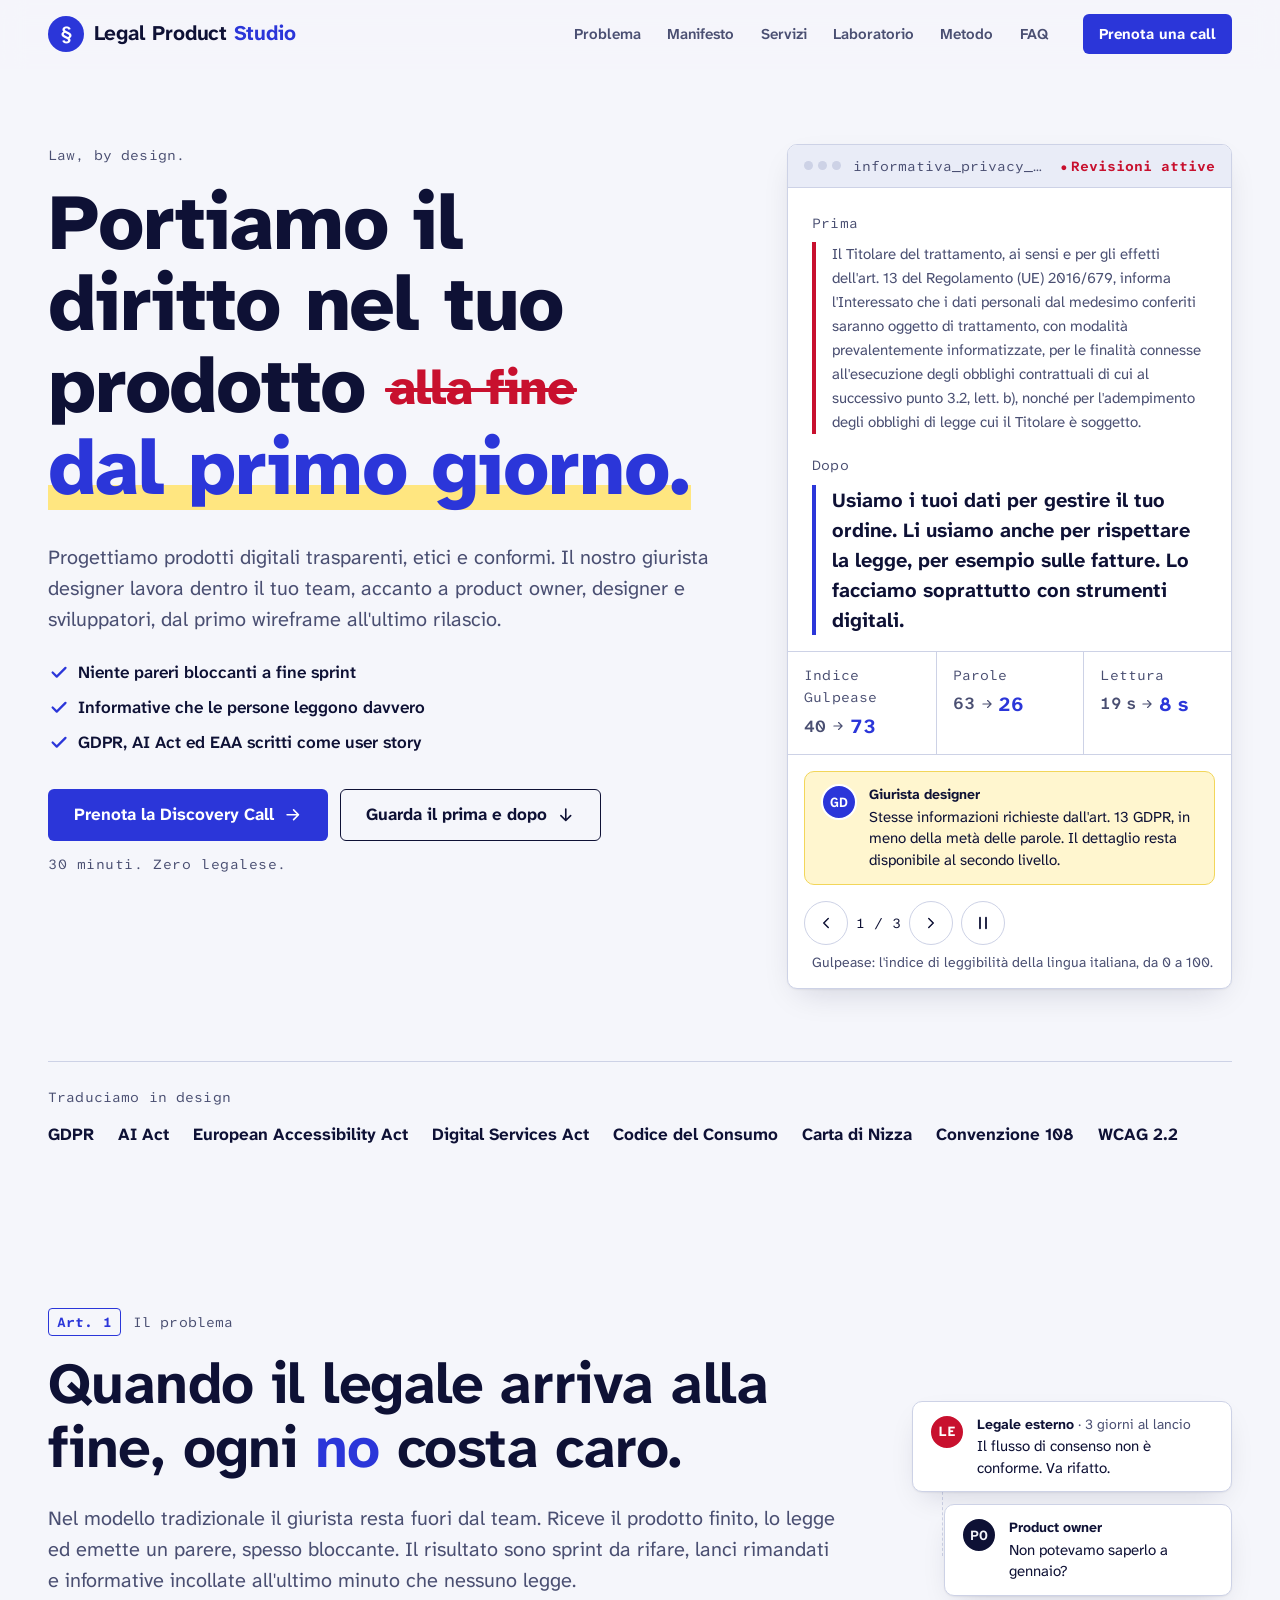
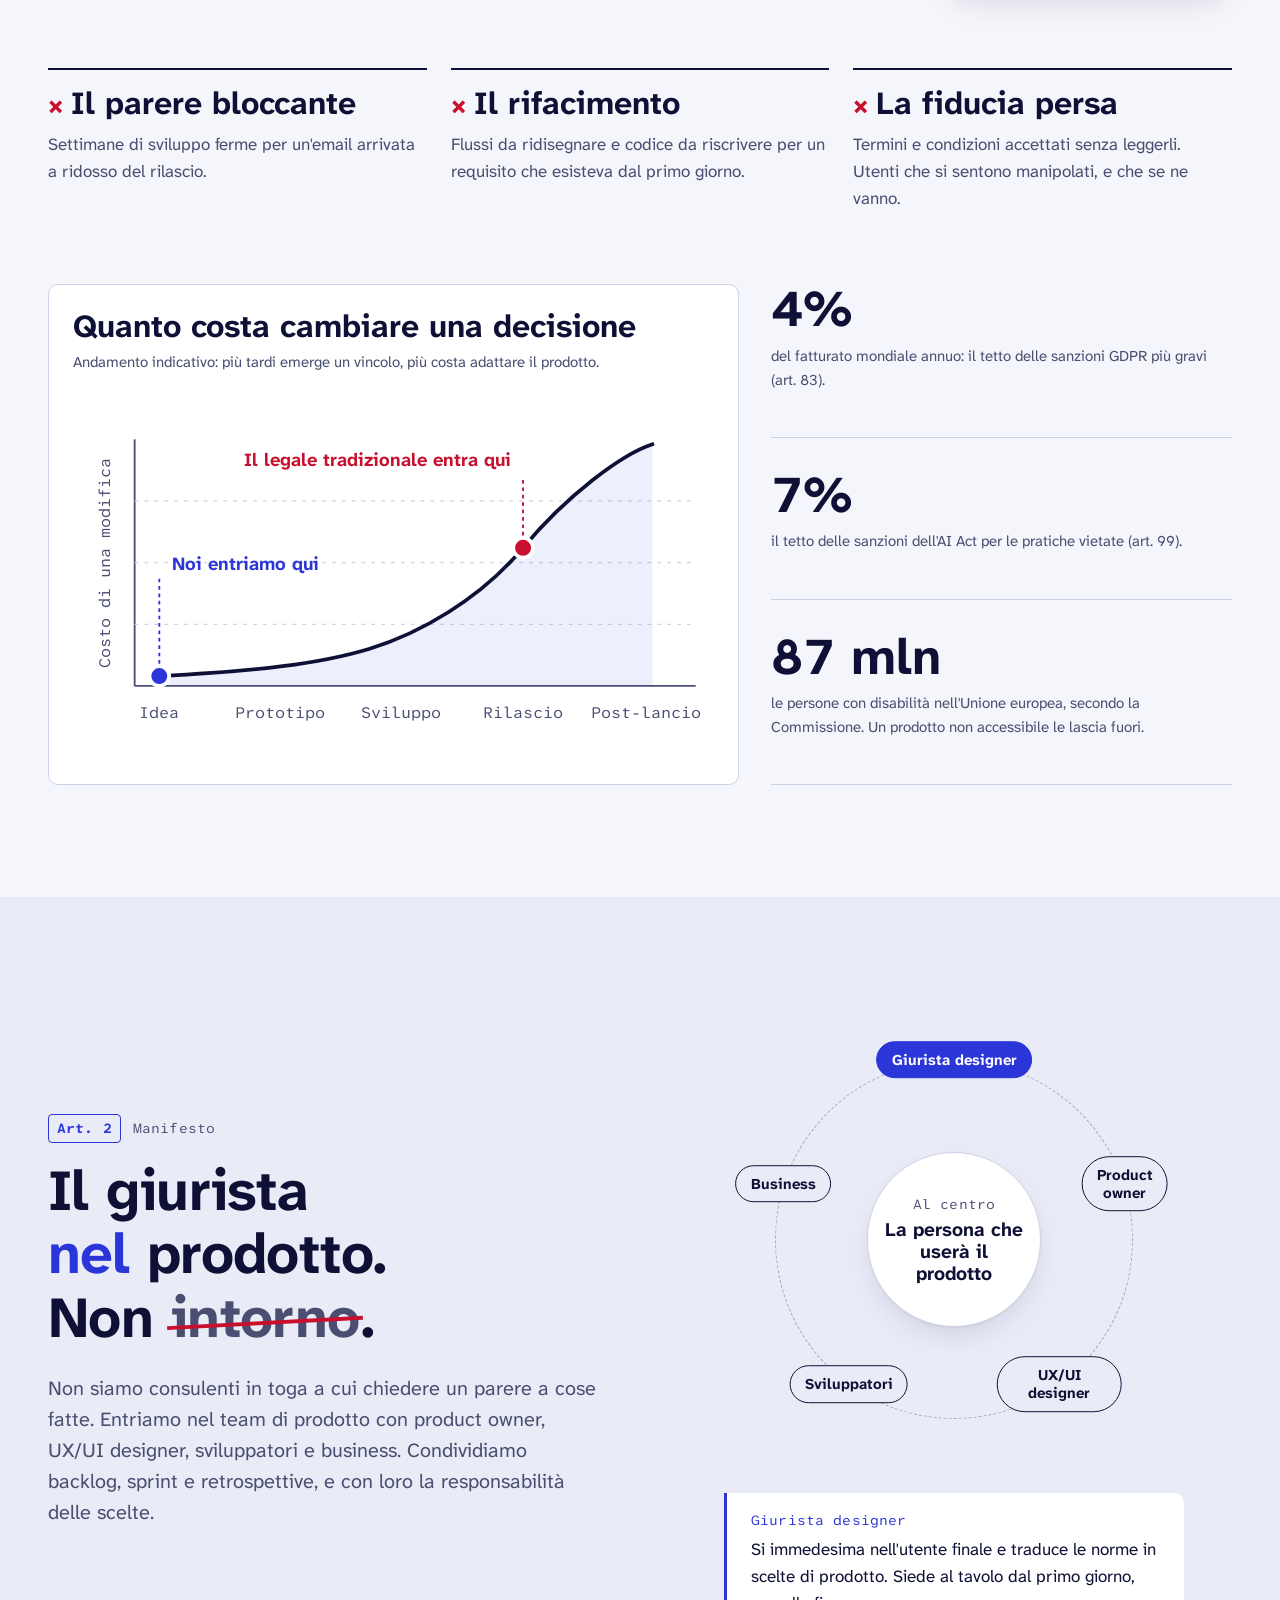
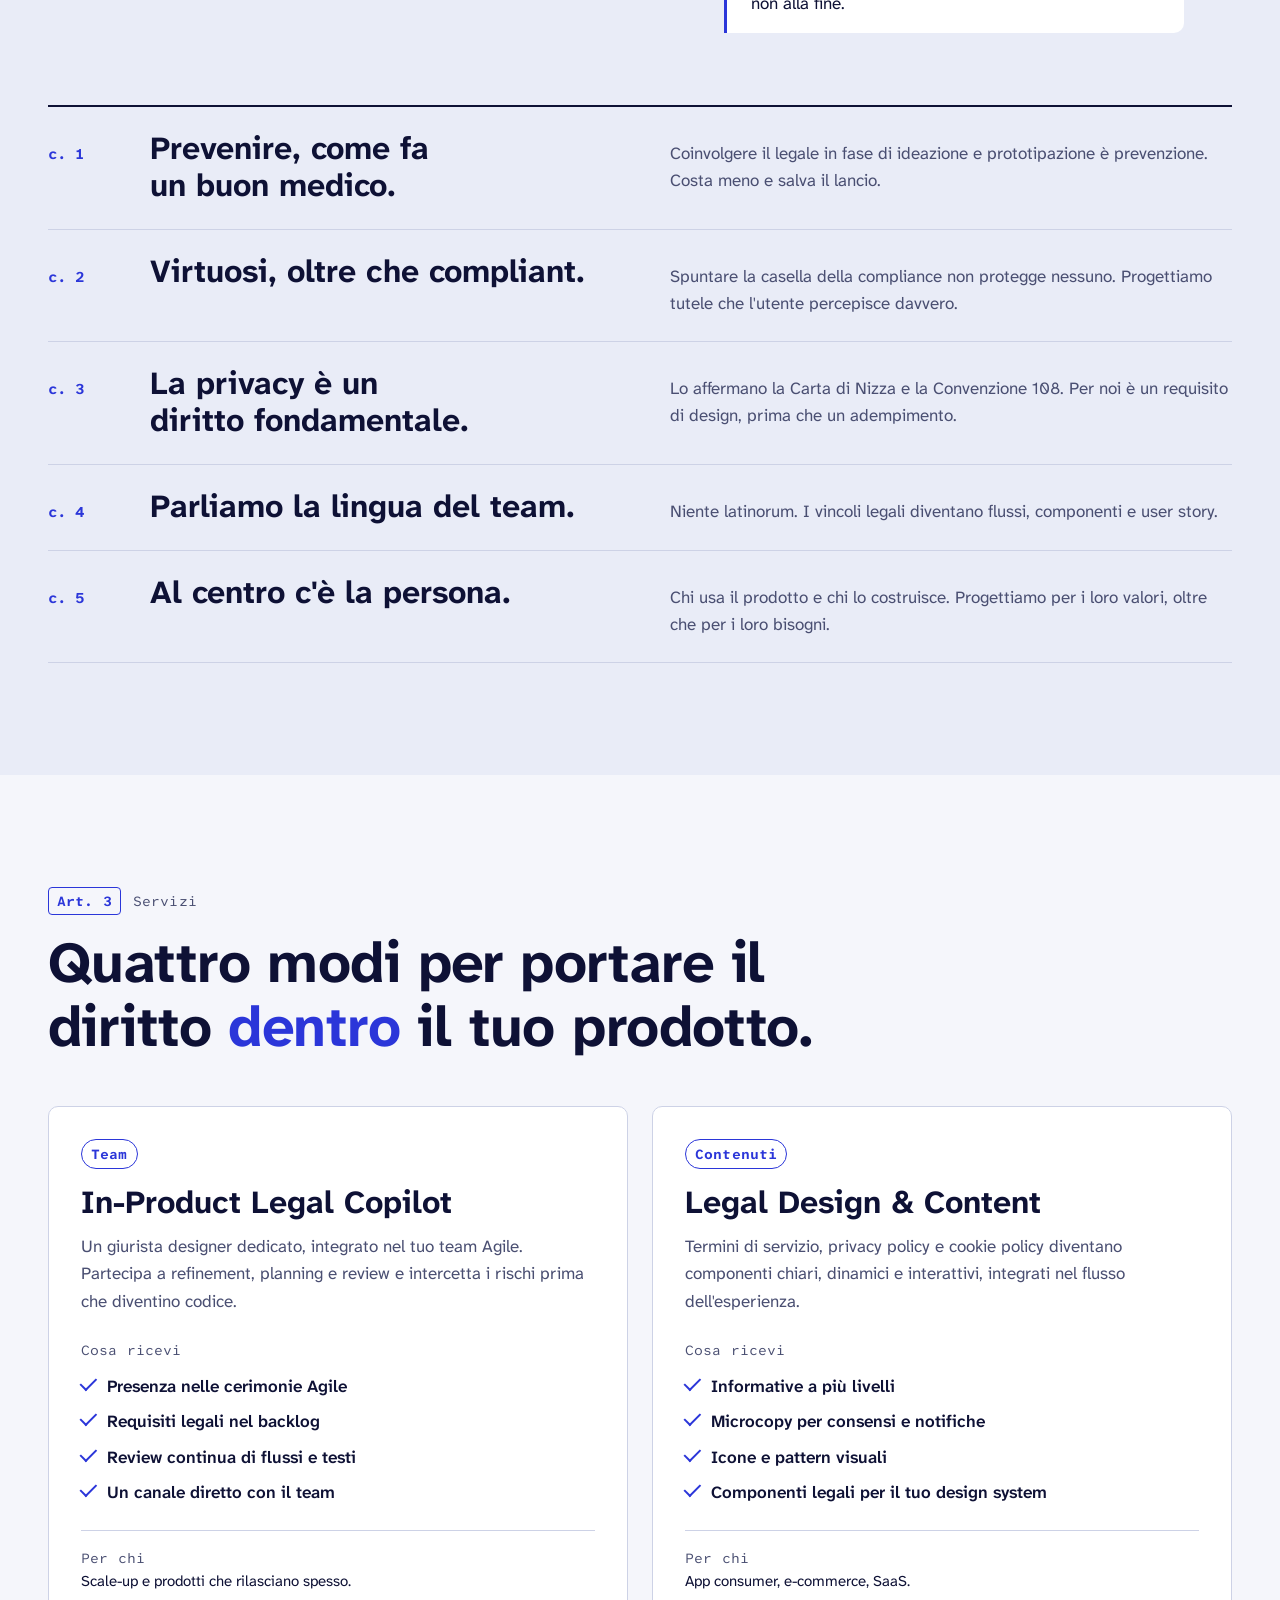
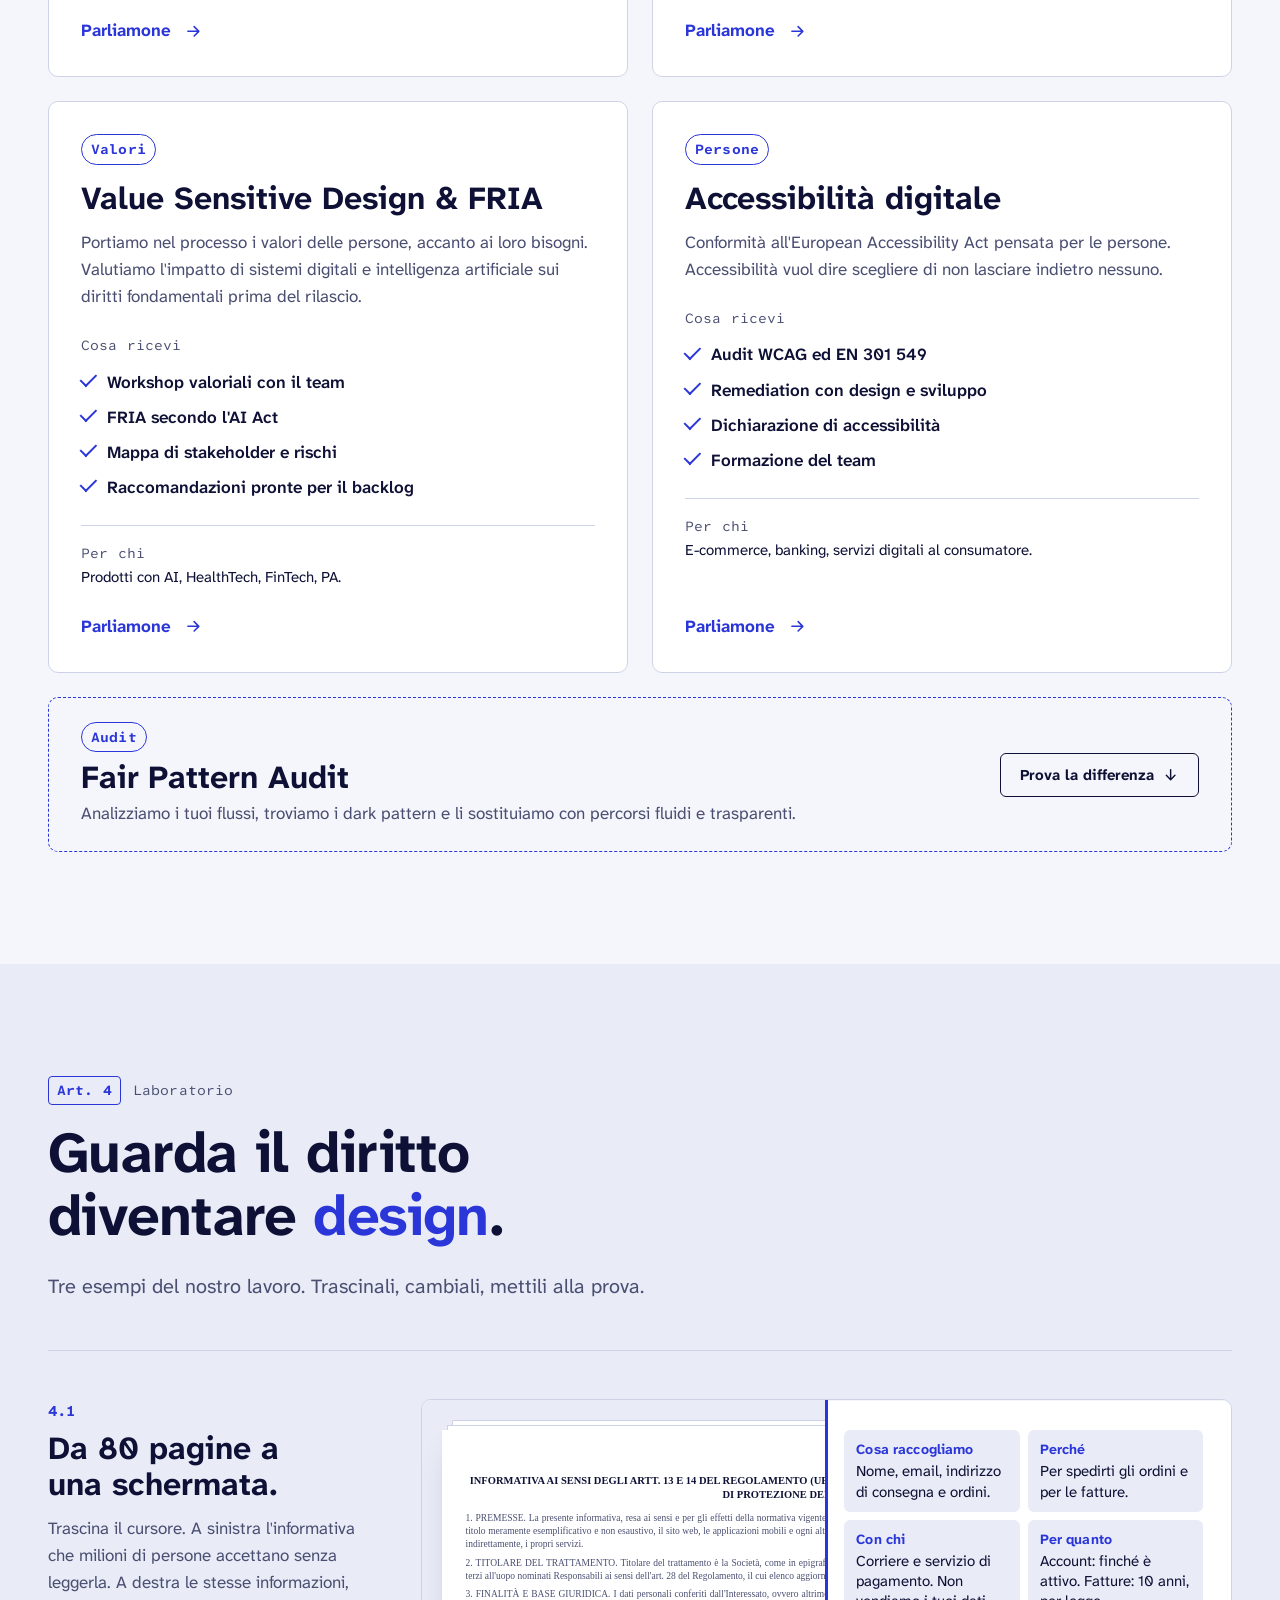
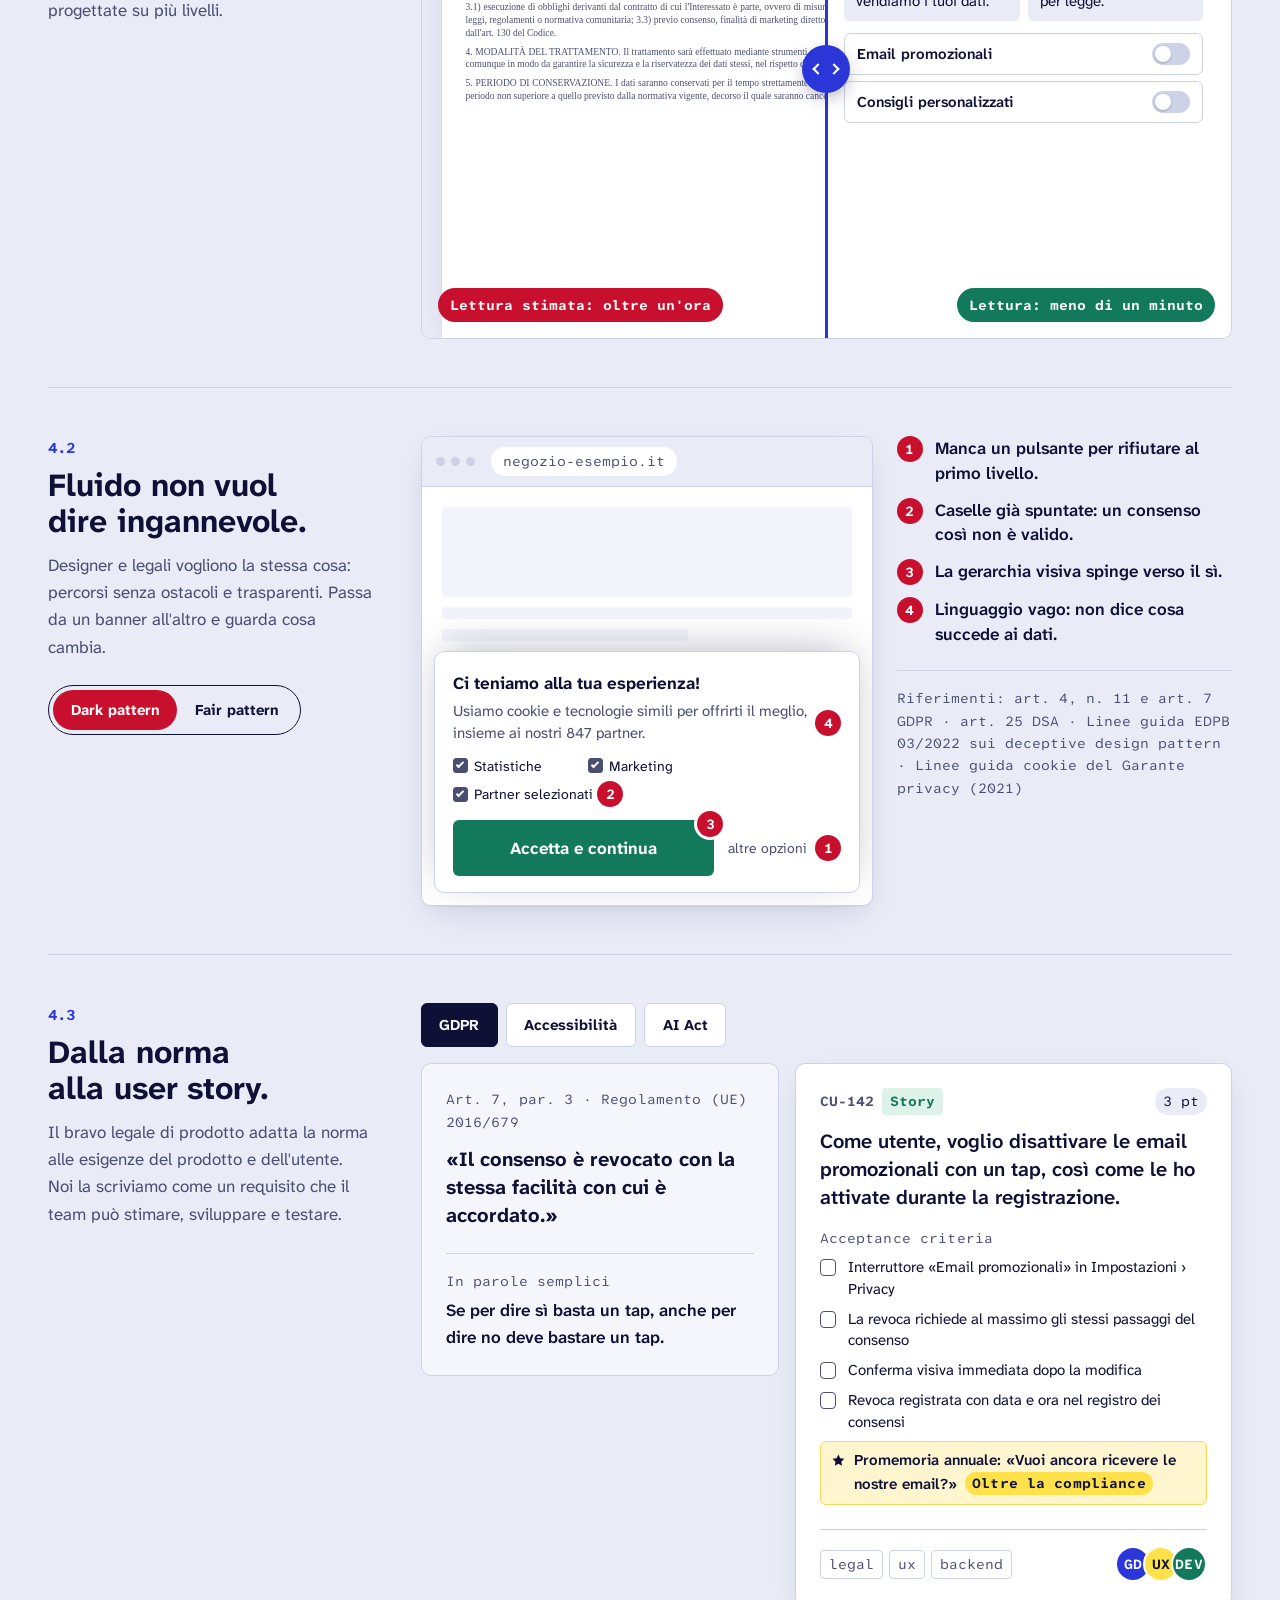
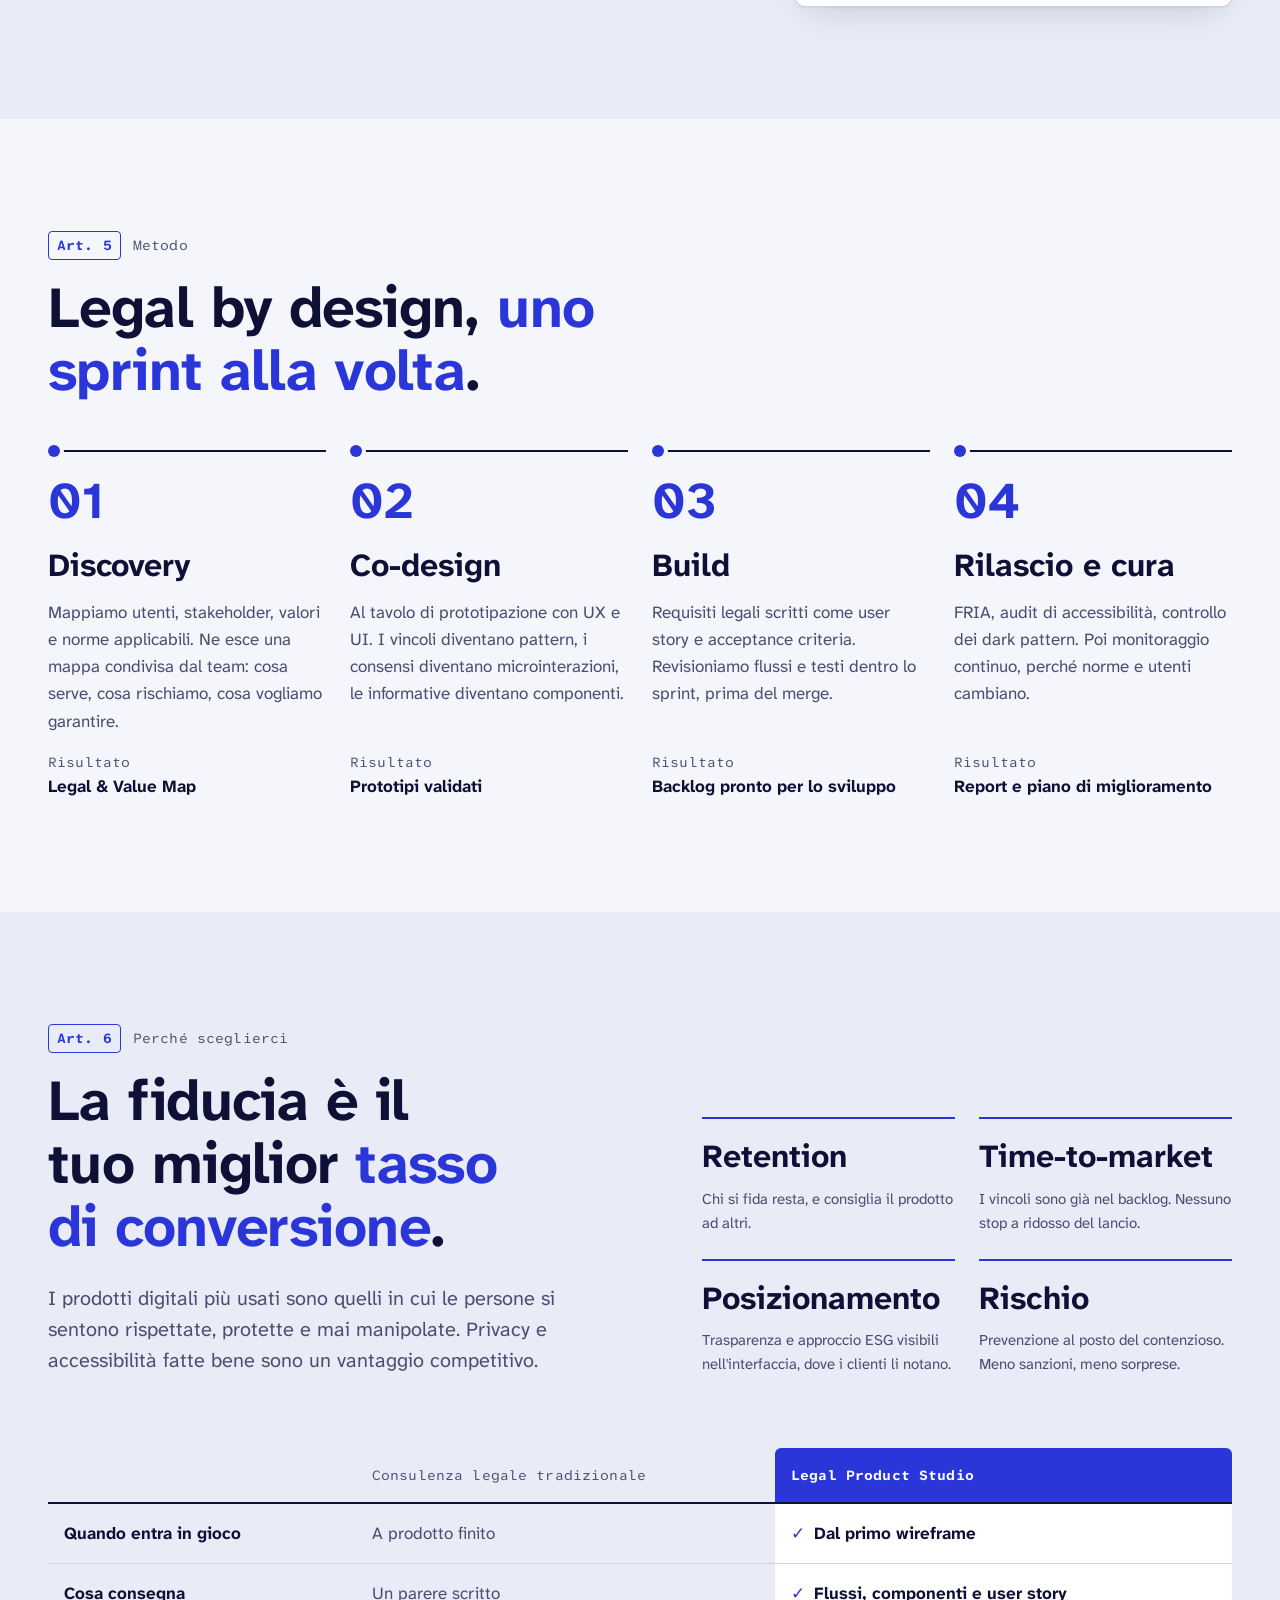
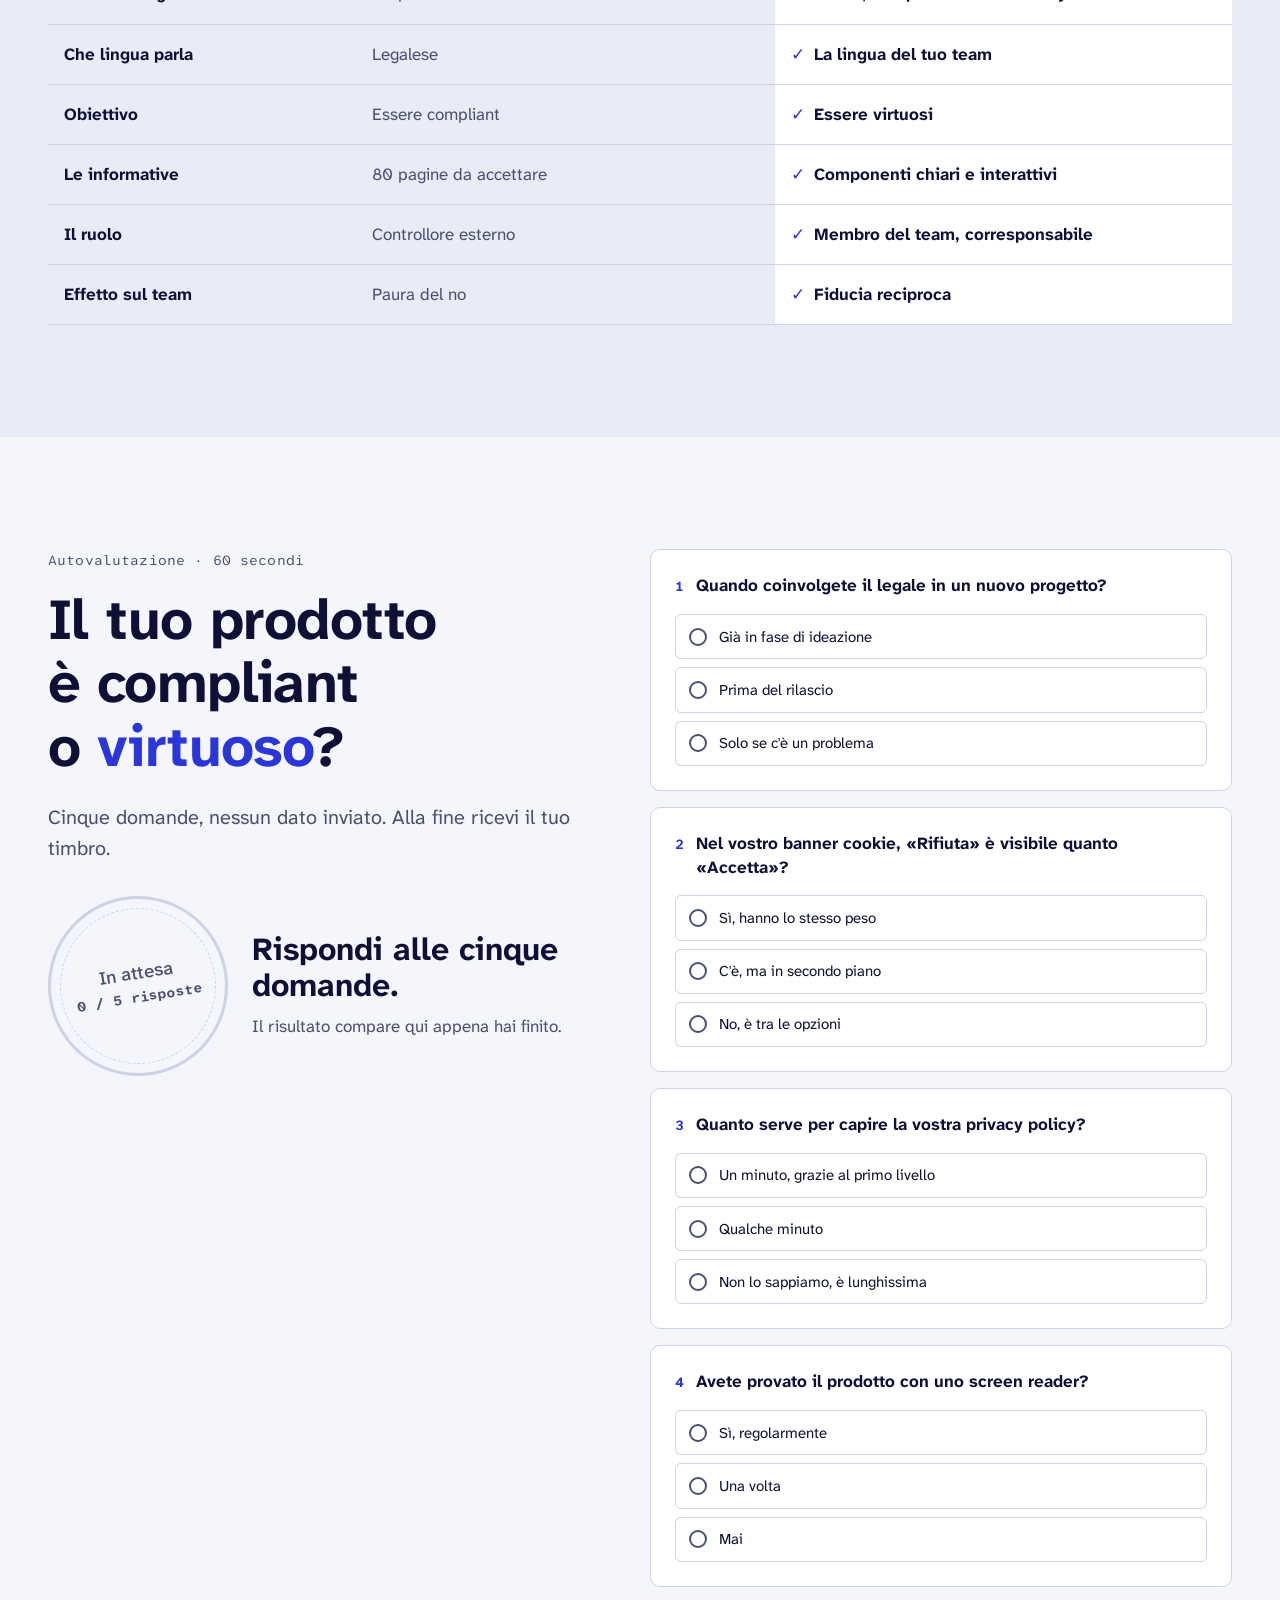
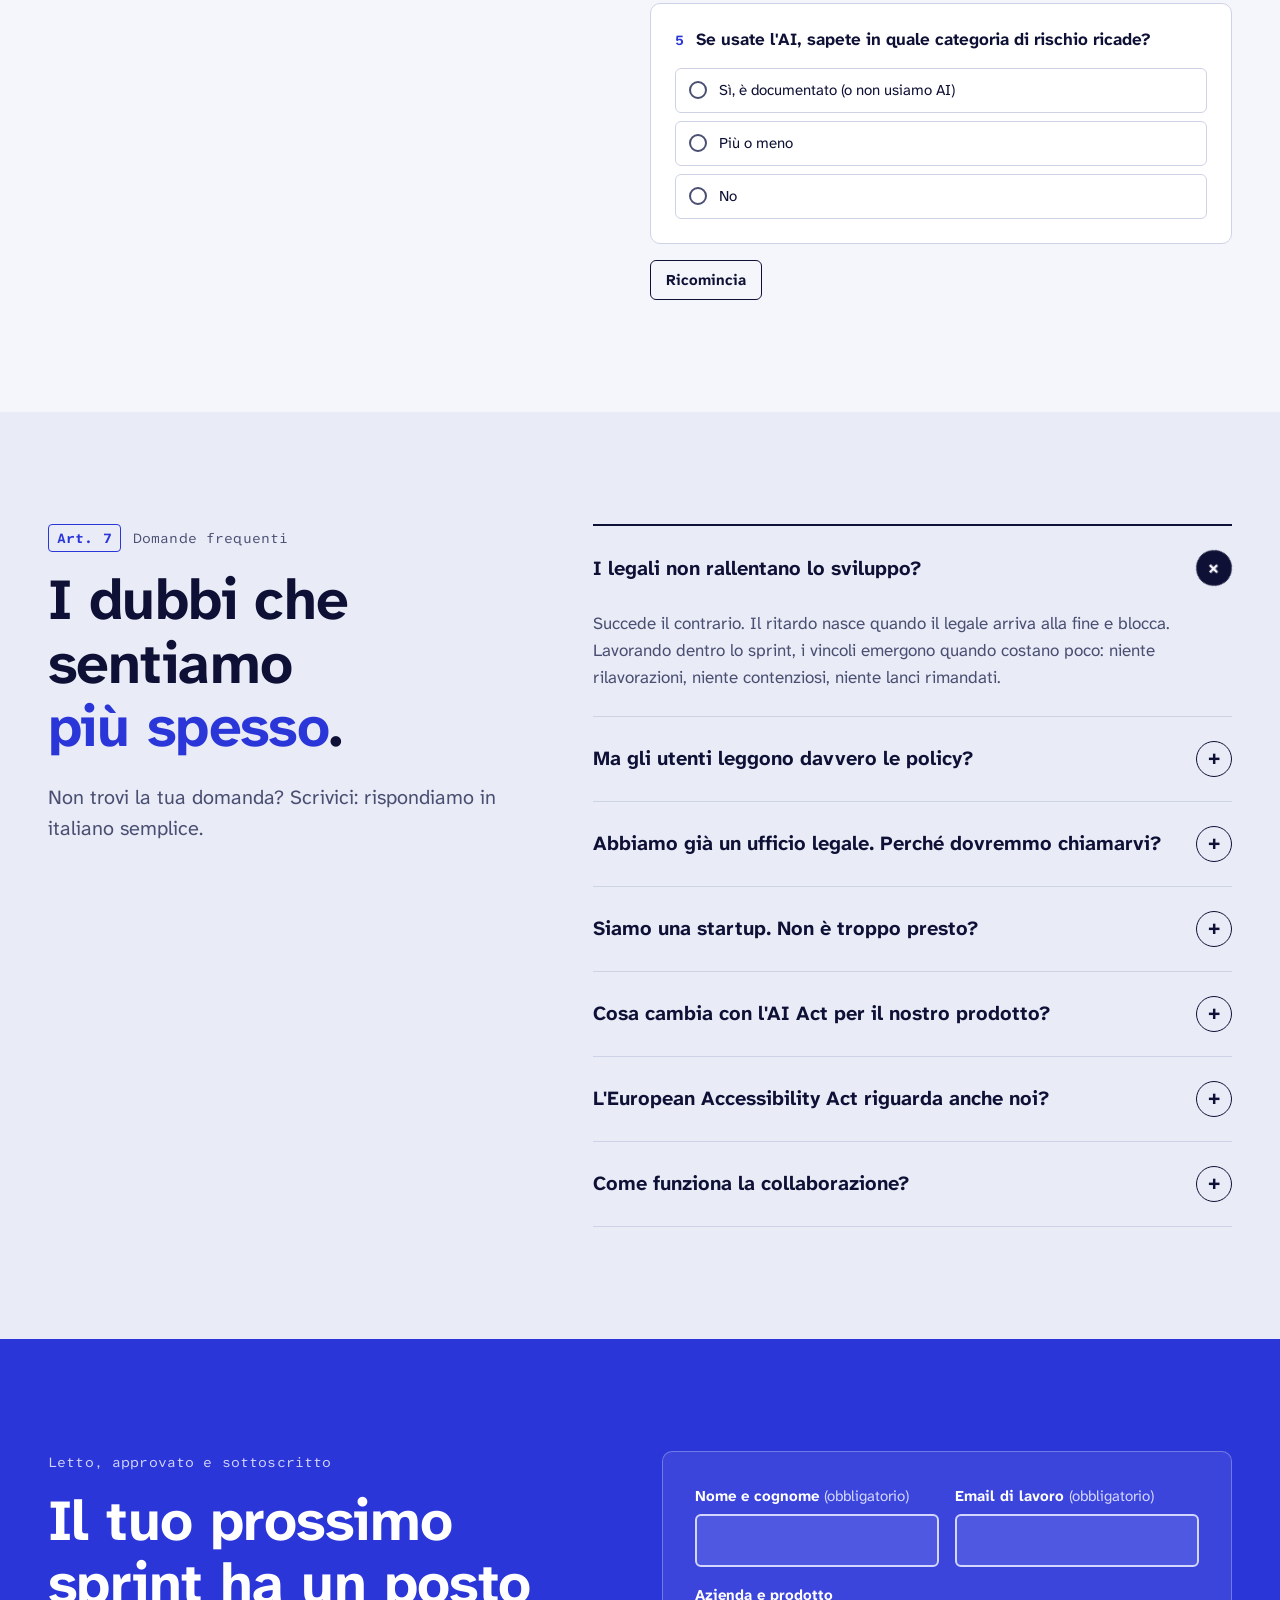
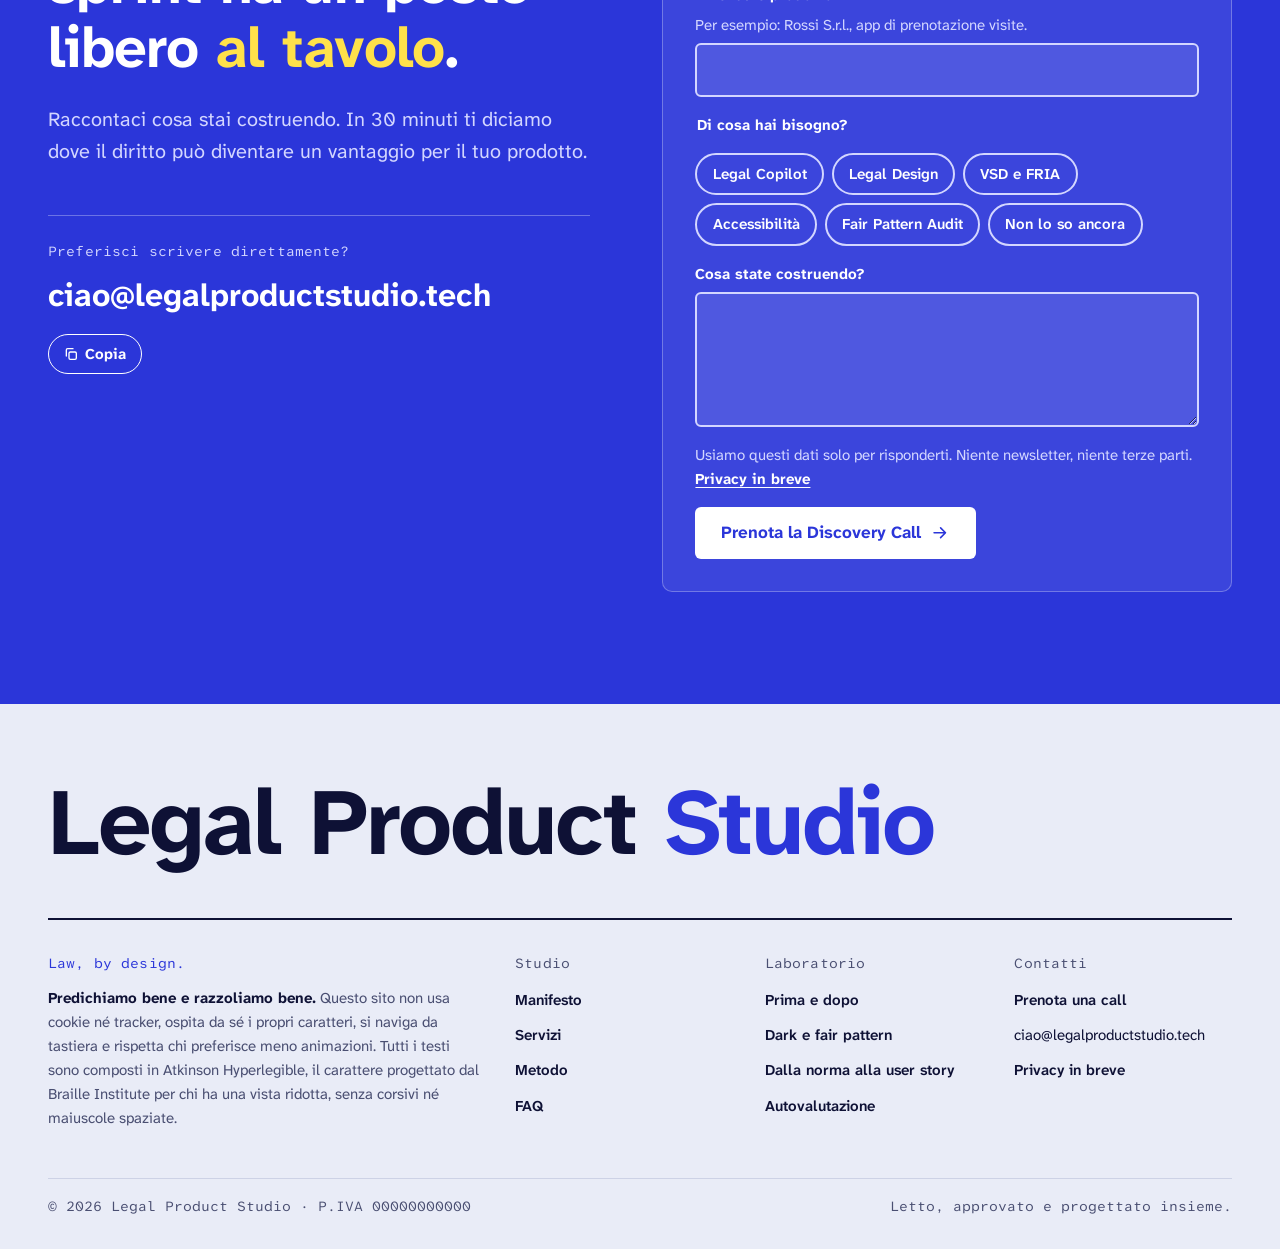
==== commit 1db9c927: "Rename the brand to Legal Product Studio Use the studio's real name and payoff ("Law, by design.") i" ====
--- a/index.html
+++ b/index.html
@@ -3,13 +3,13 @@
 <head>
   <meta charset="utf-8">
   <meta name="viewport" content="width=device-width, initial-scale=1, viewport-fit=cover">
-  <title>Codice Umano · Legal Product Design</title>
+  <title>Legal Product Studio · Law, by design.</title>
   <meta name="claude:viewport-fit-sides" content="cover">
-  <meta name="description" content="Studio di Legal Product Design. Portiamo il giurista dentro il tuo team di prodotto dal primo giorno: prodotti digitali trasparenti, etici e conformi a GDPR, AI Act ed European Accessibility Act.">
+  <meta name="description" content="Legal Product Studio. Portiamo il giurista dentro il tuo team di prodotto dal primo giorno: prodotti digitali trasparenti, etici e conformi a GDPR, AI Act ed European Accessibility Act.">
   <meta name="theme-color" content="#2B36D9">
   <meta property="og:type" content="website">
   <meta property="og:locale" content="it_IT">
-  <meta property="og:title" content="Codice Umano · Il diritto, progettato.">
+  <meta property="og:title" content="Legal Product Studio · Law, by design.">
   <meta property="og:description" content="Portiamo il diritto nel tuo prodotto dal primo giorno. Legal design, Value Sensitive Design, FRIA e accessibilità per team di prodotto.">
   <meta property="og:image" content="assets/img/og-image.png">
   <meta name="twitter:card" content="summary_large_image">
@@ -37,9 +37,9 @@
 
 <header class="site-header" id="site-header">
   <div class="wrap header-inner">
-    <a class="brand" href="#top" aria-label="Codice Umano, torna all'inizio">
+    <a class="brand" href="#top" aria-label="Legal Product Studio, torna all'inizio">
       <span class="brand-mark" aria-hidden="true">§</span>
-      <span class="brand-name">Codice <i>Umano</i></span>
+      <span class="brand-name">Legal Product <span class="brand-studio">Studio</span></span>
     </a>
     <nav class="main-nav" id="main-nav" aria-label="Navigazione principale">
       <ul>
@@ -65,7 +65,7 @@
   <section class="hero" id="top" aria-labelledby="hero-title">
     <div class="wrap hero-grid">
       <div class="hero-copy">
-        <p class="eyebrow">Studio di Legal Product Design</p>
+        <p class="eyebrow" lang="en">Law, by design.</p>
         <h1 class="hero-title" id="hero-title">
           Portiamo il diritto nel tuo prodotto
           <span class="track">
@@ -661,22 +661,22 @@
 
       <div class="compare-table-wrap">
         <table class="vs">
-          <caption class="sr-only">Confronto tra consulenza legale tradizionale e Codice Umano</caption>
+          <caption class="sr-only">Confronto tra consulenza legale tradizionale e Legal Product Studio</caption>
           <thead>
             <tr>
               <th scope="col"><span class="sr-only">Aspetto</span></th>
               <th scope="col">Consulenza legale tradizionale</th>
-              <th scope="col" class="vs-us">Codice Umano</th>
+              <th scope="col" class="vs-us">Legal Product Studio</th>
             </tr>
           </thead>
           <tbody>
-            <tr><th scope="row">Quando entra in gioco</th><td data-label="Tradizionale" class="vs-old">A prodotto finito</td><td data-label="Codice Umano" class="vs-us">Dal primo wireframe</td></tr>
-            <tr><th scope="row">Cosa consegna</th><td data-label="Tradizionale" class="vs-old">Un parere scritto</td><td data-label="Codice Umano" class="vs-us">Flussi, componenti e user story</td></tr>
-            <tr><th scope="row">Che lingua parla</th><td data-label="Tradizionale" class="vs-old">Legalese</td><td data-label="Codice Umano" class="vs-us">La lingua del tuo team</td></tr>
-            <tr><th scope="row">Obiettivo</th><td data-label="Tradizionale" class="vs-old">Essere compliant</td><td data-label="Codice Umano" class="vs-us">Essere virtuosi</td></tr>
-            <tr><th scope="row">Le informative</th><td data-label="Tradizionale" class="vs-old">80 pagine da accettare</td><td data-label="Codice Umano" class="vs-us">Componenti chiari e interattivi</td></tr>
-            <tr><th scope="row">Il ruolo</th><td data-label="Tradizionale" class="vs-old">Controllore esterno</td><td data-label="Codice Umano" class="vs-us">Membro del team, corresponsabile</td></tr>
-            <tr><th scope="row">Effetto sul team</th><td data-label="Tradizionale" class="vs-old">Paura del no</td><td data-label="Codice Umano" class="vs-us">Fiducia reciproca</td></tr>
+            <tr><th scope="row">Quando entra in gioco</th><td data-label="Tradizionale" class="vs-old">A prodotto finito</td><td data-label="Legal Product Studio" class="vs-us">Dal primo wireframe</td></tr>
+            <tr><th scope="row">Cosa consegna</th><td data-label="Tradizionale" class="vs-old">Un parere scritto</td><td data-label="Legal Product Studio" class="vs-us">Flussi, componenti e user story</td></tr>
+            <tr><th scope="row">Che lingua parla</th><td data-label="Tradizionale" class="vs-old">Legalese</td><td data-label="Legal Product Studio" class="vs-us">La lingua del tuo team</td></tr>
+            <tr><th scope="row">Obiettivo</th><td data-label="Tradizionale" class="vs-old">Essere compliant</td><td data-label="Legal Product Studio" class="vs-us">Essere virtuosi</td></tr>
+            <tr><th scope="row">Le informative</th><td data-label="Tradizionale" class="vs-old">80 pagine da accettare</td><td data-label="Legal Product Studio" class="vs-us">Componenti chiari e interattivi</td></tr>
+            <tr><th scope="row">Il ruolo</th><td data-label="Tradizionale" class="vs-old">Controllore esterno</td><td data-label="Legal Product Studio" class="vs-us">Membro del team, corresponsabile</td></tr>
+            <tr><th scope="row">Effetto sul team</th><td data-label="Tradizionale" class="vs-old">Paura del no</td><td data-label="Legal Product Studio" class="vs-us">Fiducia reciproca</td></tr>
           </tbody>
         </table>
       </div>
@@ -793,14 +793,14 @@
         <div class="direct">
           <p class="direct-label">Preferisci scrivere direttamente?</p>
           <p class="direct-row">
-            <span class="direct-email" id="contact-email">ciao@codiceumano.it</span>
+            <span class="direct-email" id="contact-email">ciao@legalproductstudio.tech</span>
             <button type="button" class="copy-btn" id="copy-email"><svg aria-hidden="true"><use href="#i-copy"/></svg><span>Copia</span></button>
           </p>
         </div>
       </div>
 
       <!-- Set data-endpoint to a form service URL (e.g. Formspree) to send via POST; leave empty to open the visitor's email client. -->
-      <form class="contact" id="contact-form" data-endpoint="" data-email="ciao@codiceumano.it" novalidate>
+      <form class="contact" id="contact-form" data-endpoint="" data-email="ciao@legalproductstudio.tech" novalidate>
         <div class="field">
           <label for="f-name">Nome e cognome <span class="req">(obbligatorio)</span></label>
           <input id="f-name" name="nome" type="text" autocomplete="name" required>
@@ -839,10 +839,10 @@
 
 <footer class="site-footer">
   <div class="wrap">
-    <p class="footer-mark" aria-hidden="true">Codice <i>Umano</i></p>
+    <p class="footer-mark" aria-hidden="true">Legal Product <span>Studio</span></p>
     <div class="footer-grid">
       <div class="footer-about">
-        <p class="footer-tag">Studio di Legal Product Design</p>
+        <p class="footer-tag" lang="en">Law, by design.</p>
         <p class="footer-honest"><strong>Predichiamo bene e razzoliamo bene.</strong> Questo sito non usa cookie né tracker, ospita da sé i propri caratteri, si naviga da tastiera e rispetta chi preferisce meno animazioni. Tutti i testi sono composti in Atkinson Hyperlegible, il carattere progettato dal Braille Institute per chi ha una vista ridotta, senza corsivi né maiuscole spaziate.</p>
       </div>
       <nav class="footer-nav" aria-label="Studio">
@@ -867,13 +867,13 @@
         <p class="footer-h">Contatti</p>
         <ul>
           <li><a href="#contatti">Prenota una call</a></li>
-          <li><span class="footer-email">ciao@codiceumano.it</span></li>
+          <li><span class="footer-email">ciao@legalproductstudio.tech</span></li>
           <li><button type="button" class="link-btn" data-open-privacy>Privacy in breve</button></li>
         </ul>
       </div>
     </div>
     <div class="footer-bottom">
-      <p>© <span id="year">2026</span> Codice Umano · P.IVA 00000000000</p>
+      <p>© <span id="year">2026</span> Legal Product Studio · P.IVA 00000000000</p>
       <p>Letto, approvato e progettato insieme.</p>
     </div>
   </div>
@@ -892,8 +892,8 @@
       <div><dt>Cookie e tracker</dt><dd>Nessuno.</dd></div>
       <div><dt>Terze parti</dt><dd>Nessuna. Anche i caratteri tipografici sono ospitati qui.</dd></div>
       <div><dt>Per quanto</dt><dd>Il tempo necessario a gestire la richiesta.</dd></div>
-      <div><dt>I tuoi diritti</dt><dd>Accesso, rettifica, cancellazione e opposizione: scrivi a ciao@codiceumano.it. Puoi anche rivolgerti al Garante per la protezione dei dati personali.</dd></div>
-      <div><dt>Titolare</dt><dd>Codice Umano, [ragione sociale e indirizzo].</dd></div>
+      <div><dt>I tuoi diritti</dt><dd>Accesso, rettifica, cancellazione e opposizione: scrivi a ciao@legalproductstudio.tech. Puoi anche rivolgerti al Garante per la protezione dei dati personali.</dd></div>
+      <div><dt>Titolare</dt><dd>Legal Product Studio, [ragione sociale e indirizzo].</dd></div>
     </dl>
     <form method="dialog" class="privacy-actions">
       <button class="btn btn-primary" type="submit">Ho capito</button>
--- a/assets/css/styles.css
+++ b/assets/css/styles.css
@@ -1,5 +1,5 @@
 /* ==========================================================================
-   Codice Umano · Legal Product Design Studio
+   Legal Product Studio · Law, by design.
    Layout: the page reads like a statute under revision. Articles run in the
    main column, reviewer comments sit in the margin, and cobalt "rubber stamp"
    bands carry the calls to action.
@@ -286,7 +286,10 @@
 .brand-name {
   font-family: var(--f-display); font-size: 1.3rem; font-weight: 600; letter-spacing: -0.01em;
 }
-.brand-name i { font-weight: 500; color: var(--accent); }
+.brand-studio { color: var(--accent); }
+@media (max-width: 480px) {
+  .brand-name { font-size: 1rem; line-height: 1.1; max-width: 8em; }
+}
 
 .main-nav { display: flex; align-items: center; gap: var(--s-5); }
 .main-nav ul { display: flex; gap: var(--s-1); }
@@ -1217,11 +1220,11 @@
 /* Footer */
 .site-footer { background: var(--paper-2); padding-top: var(--s-8); padding-bottom: calc(var(--s-6) + env(safe-area-inset-bottom, 0px)); overflow: hidden; }
 .footer-mark {
-  font-family: var(--f-display); font-weight: 500; letter-spacing: -0.03em; line-height: 0.9;
-  font-size: clamp(3.2rem, 1rem + 11vw, 11rem);
-  white-space: nowrap;
-}
-.footer-mark i { color: var(--accent); }
+  font-family: var(--f-display); font-weight: 500; letter-spacing: -0.03em; line-height: 1;
+  font-size: clamp(2.2rem, 0.6rem + 6.6vw, 6.4rem);
+  text-wrap: balance;
+}
+.footer-mark span { color: var(--accent); }
 .footer-grid {
   display: grid; gap: var(--s-6);
   grid-template-columns: minmax(0, 1fr);
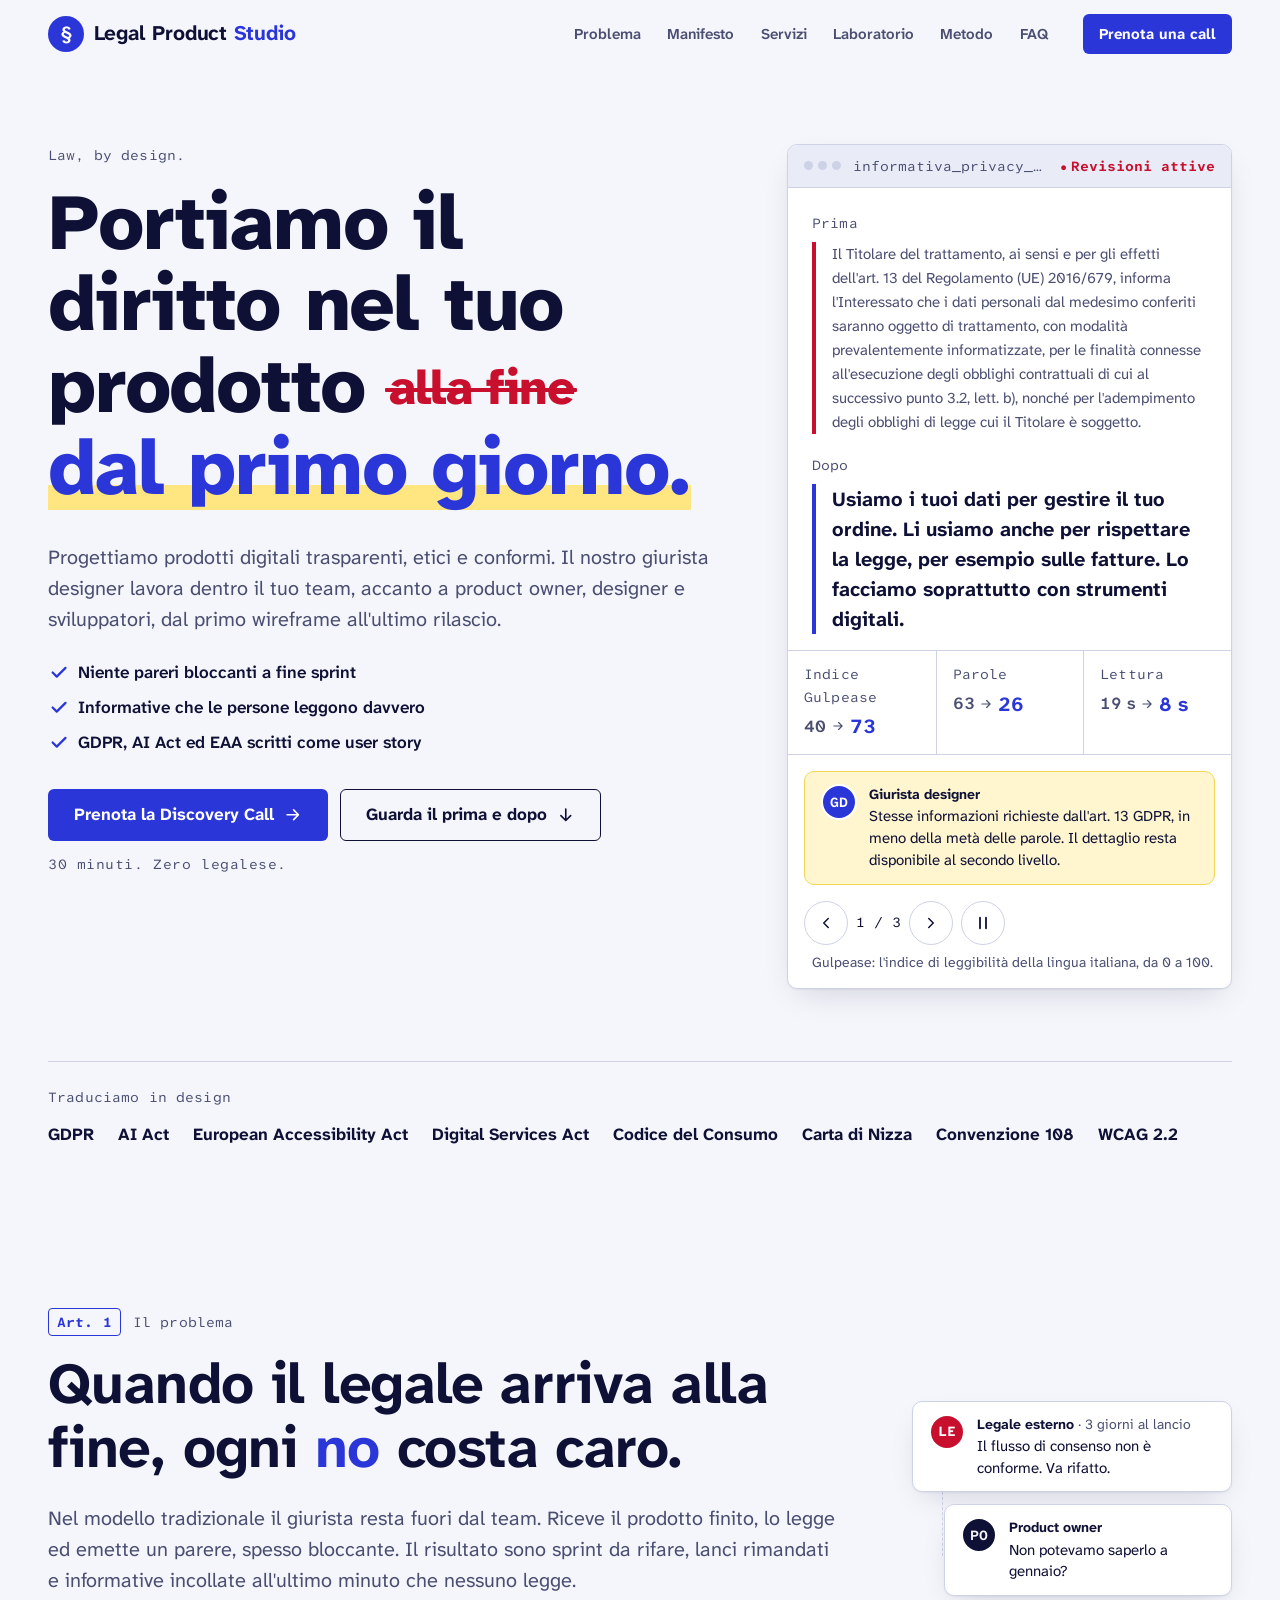
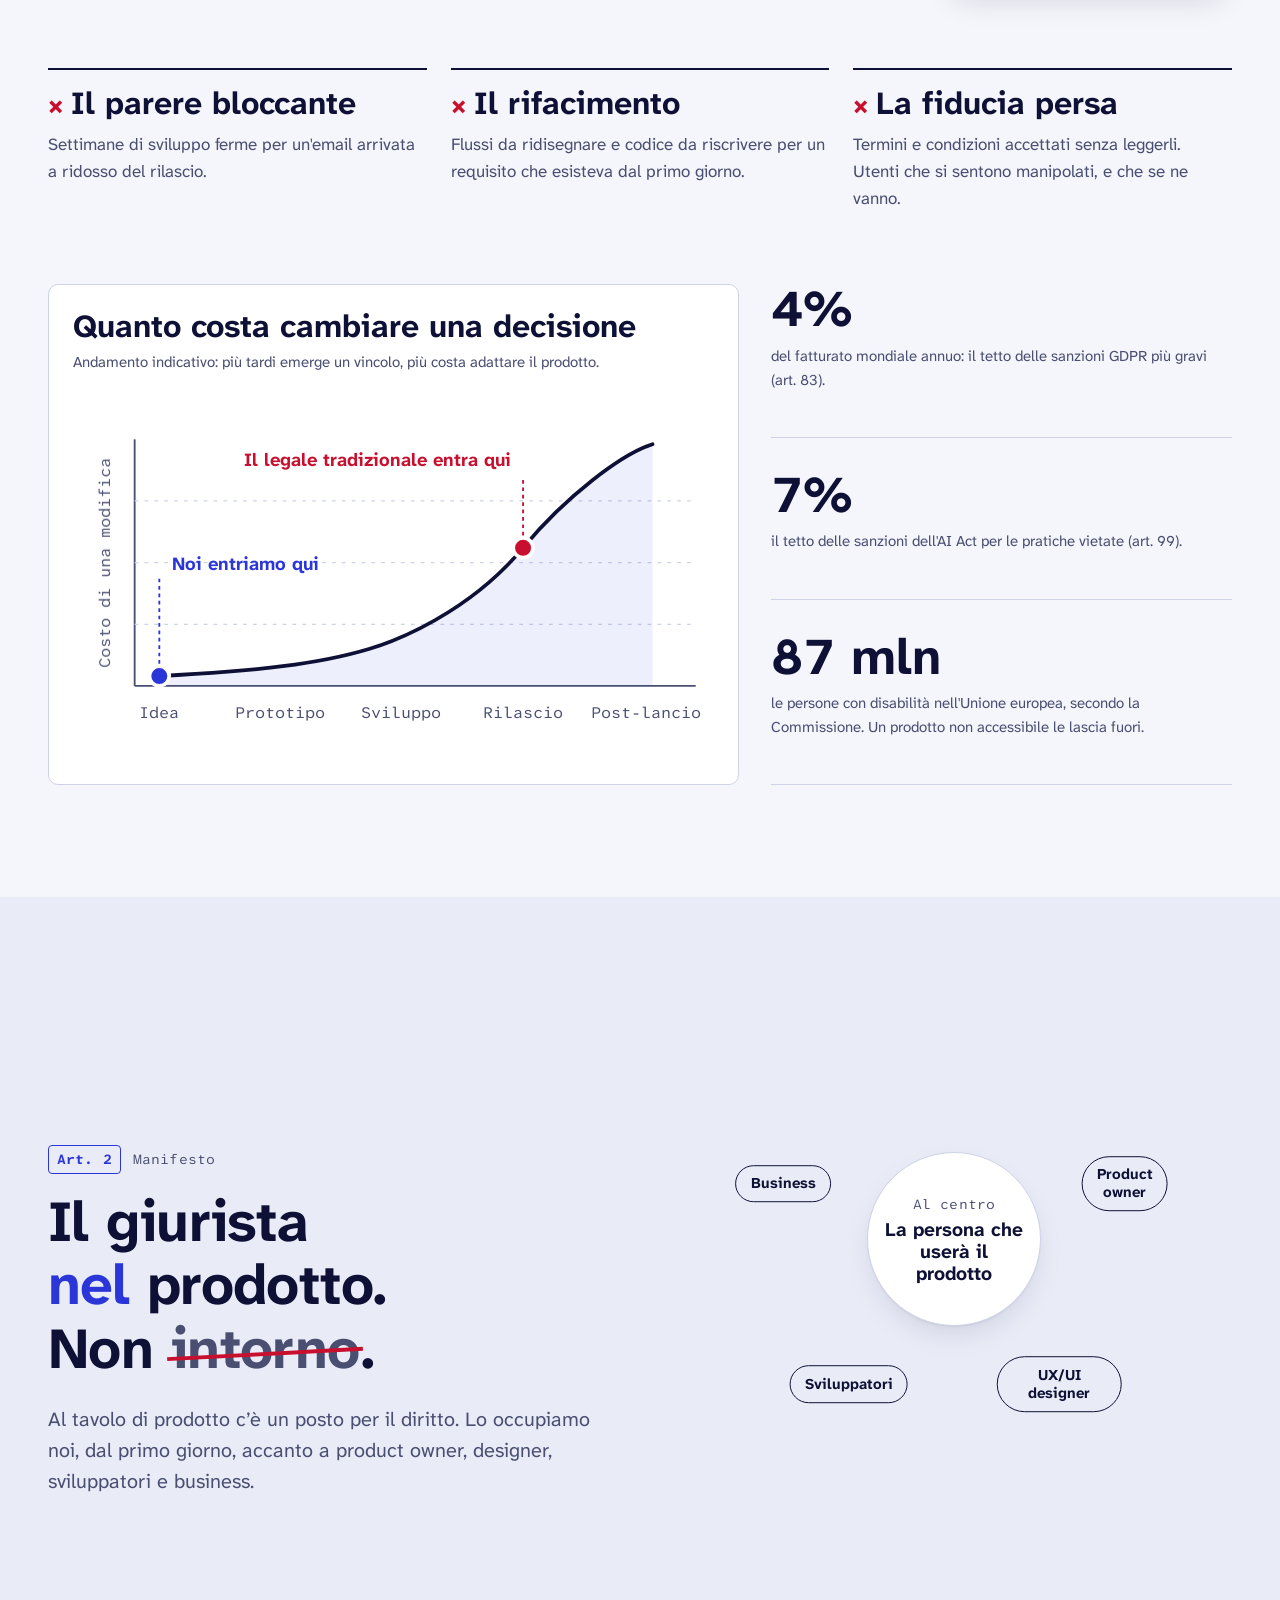
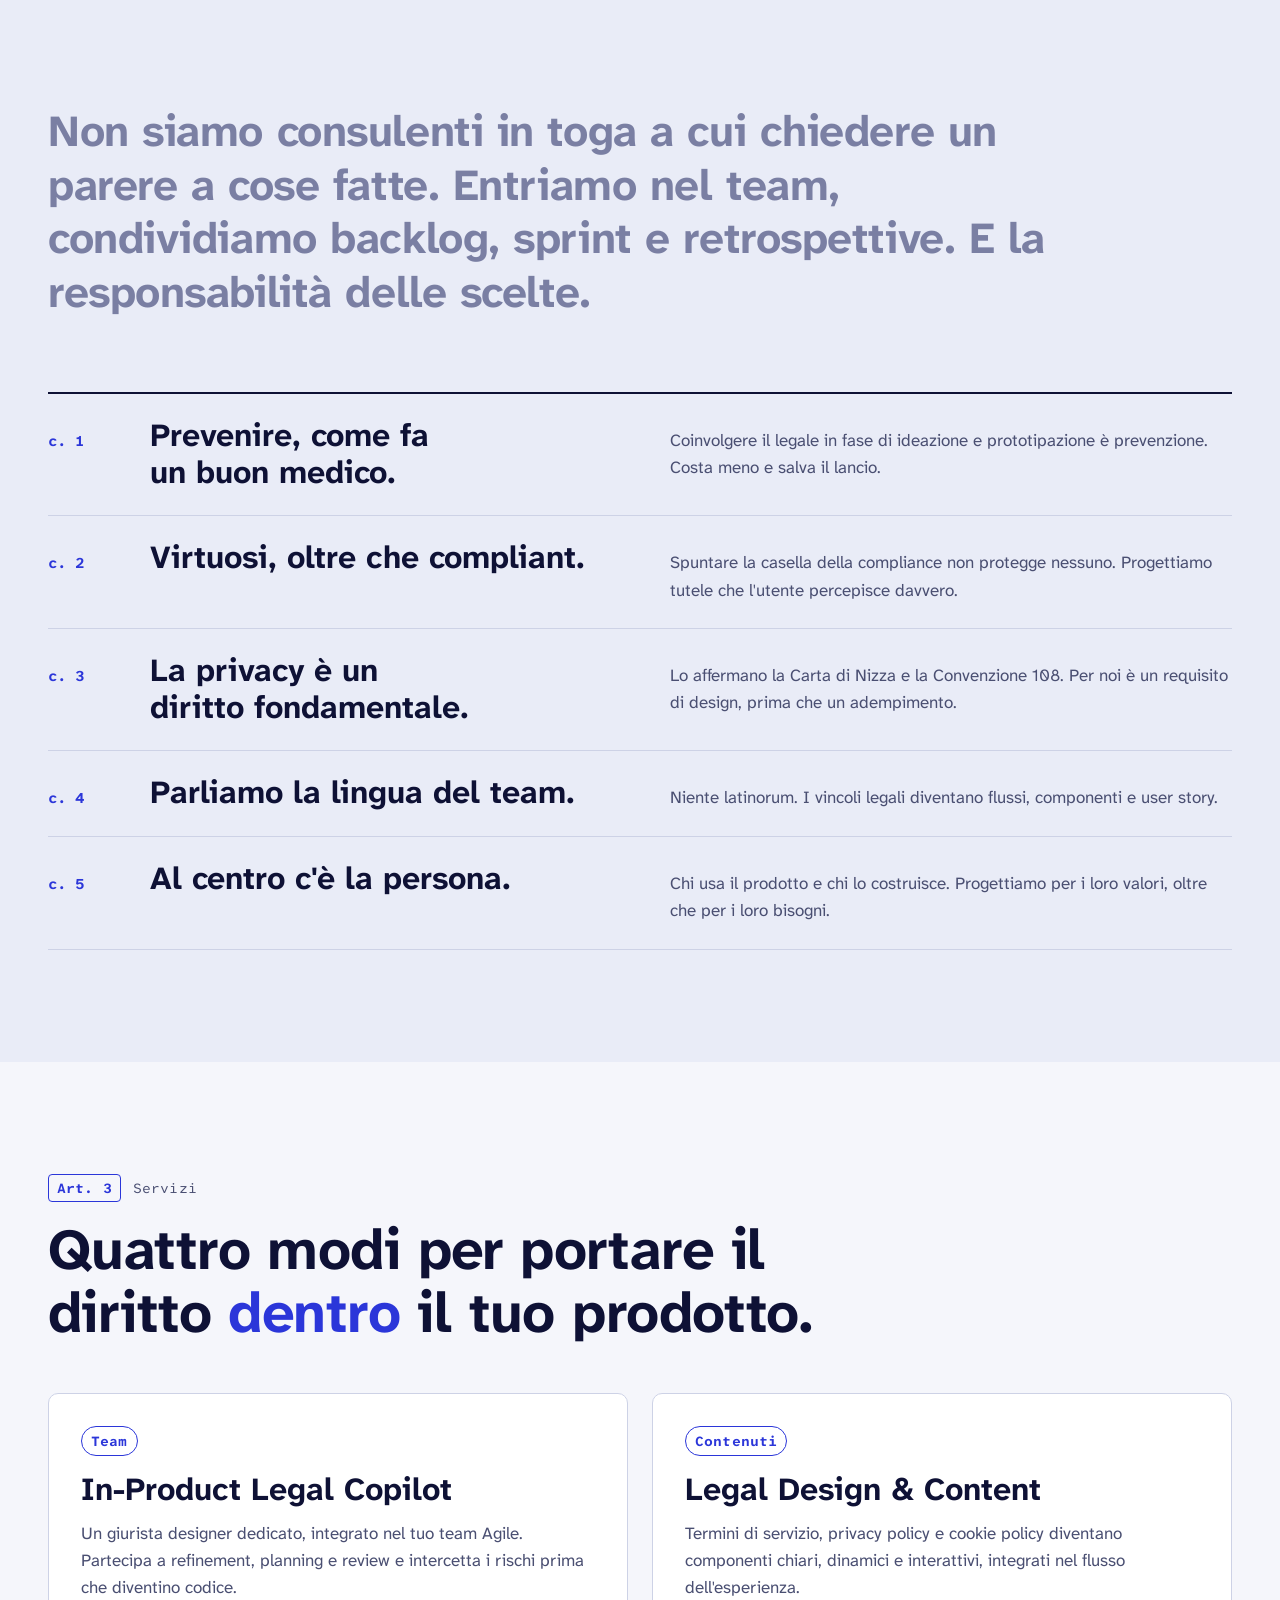
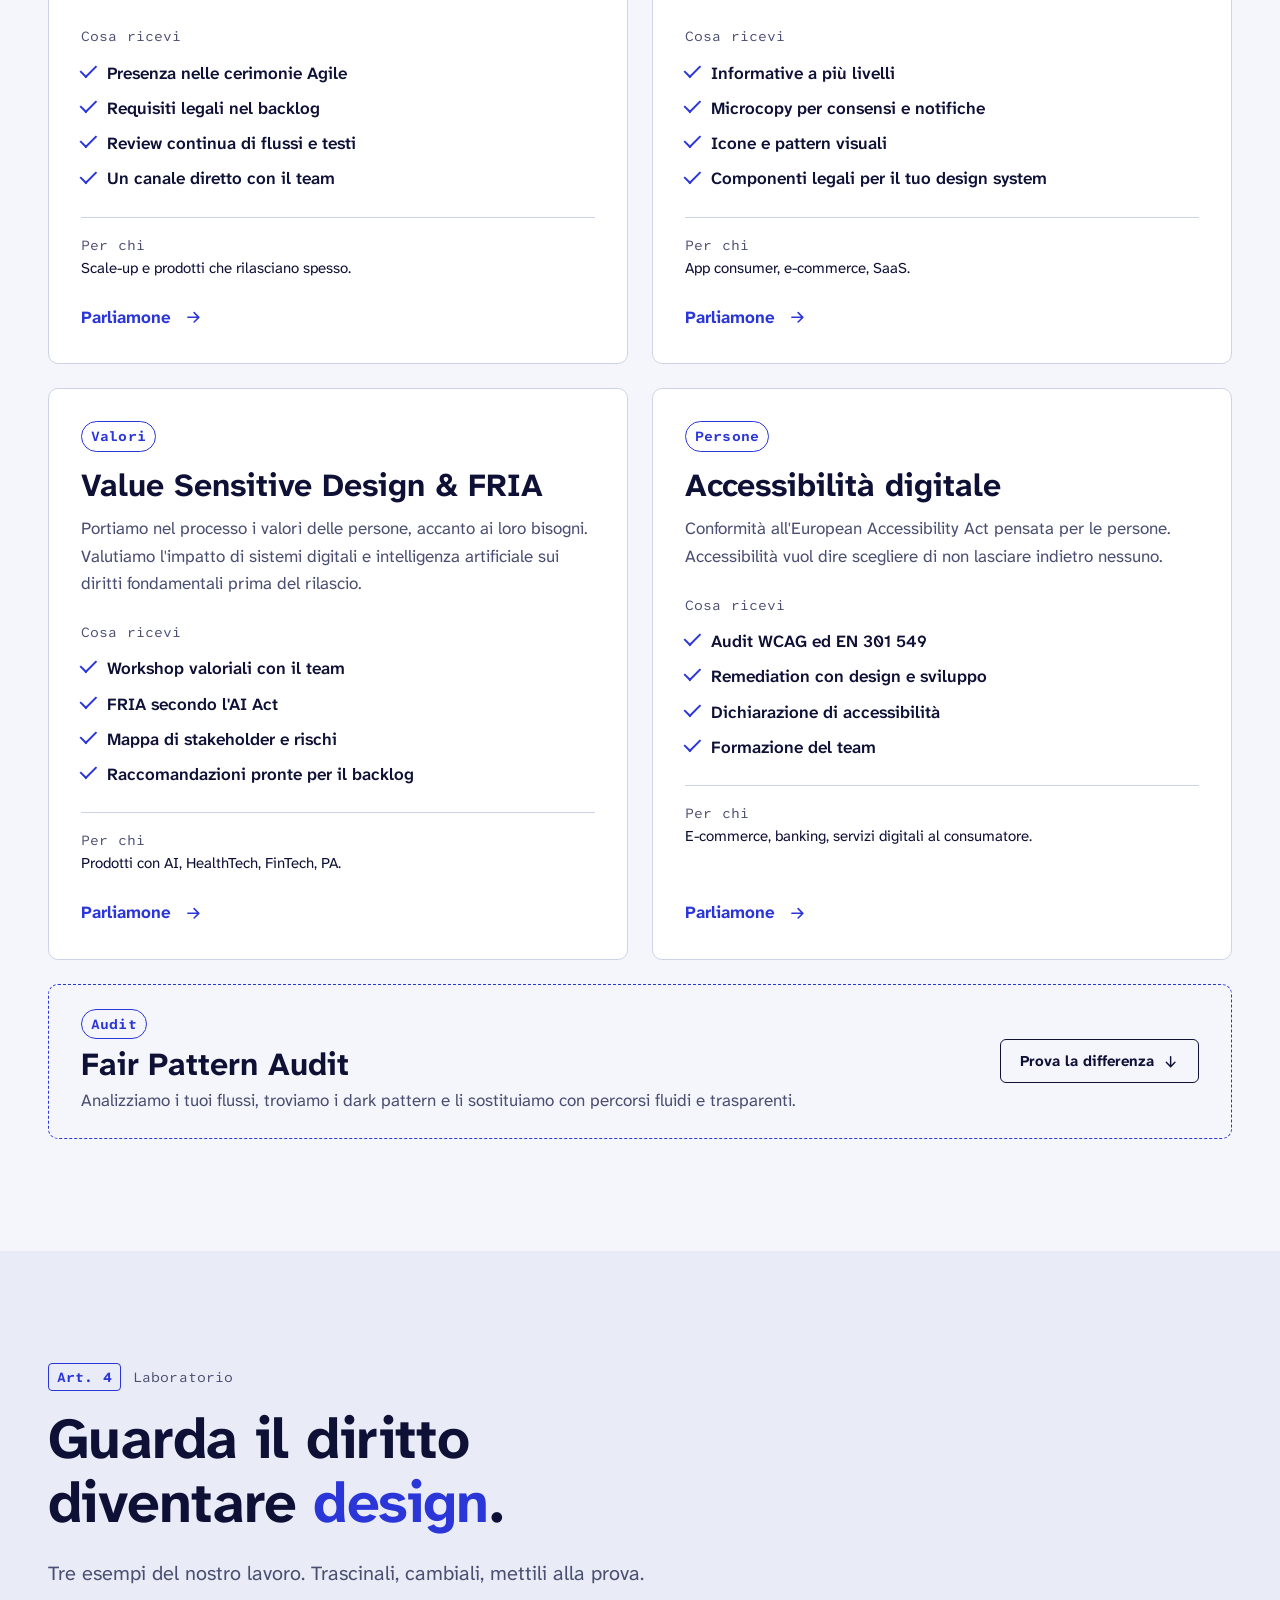
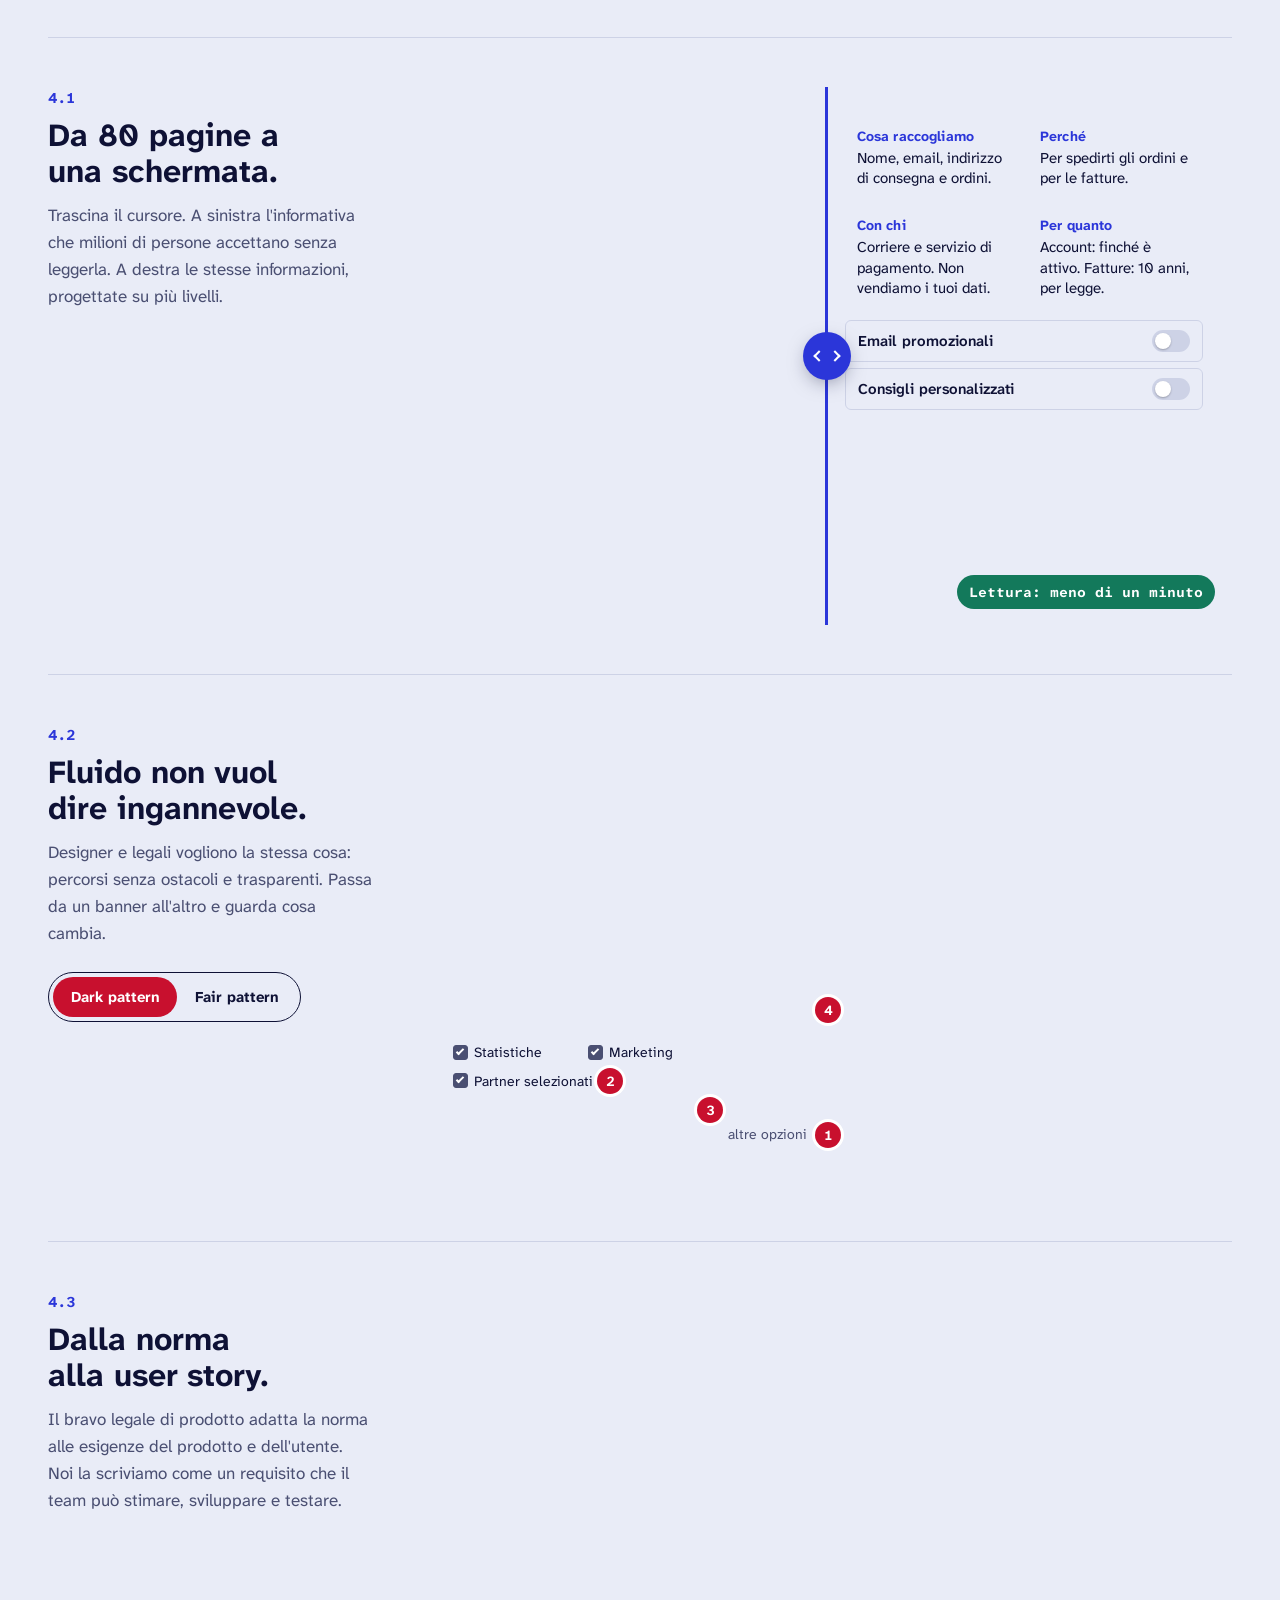
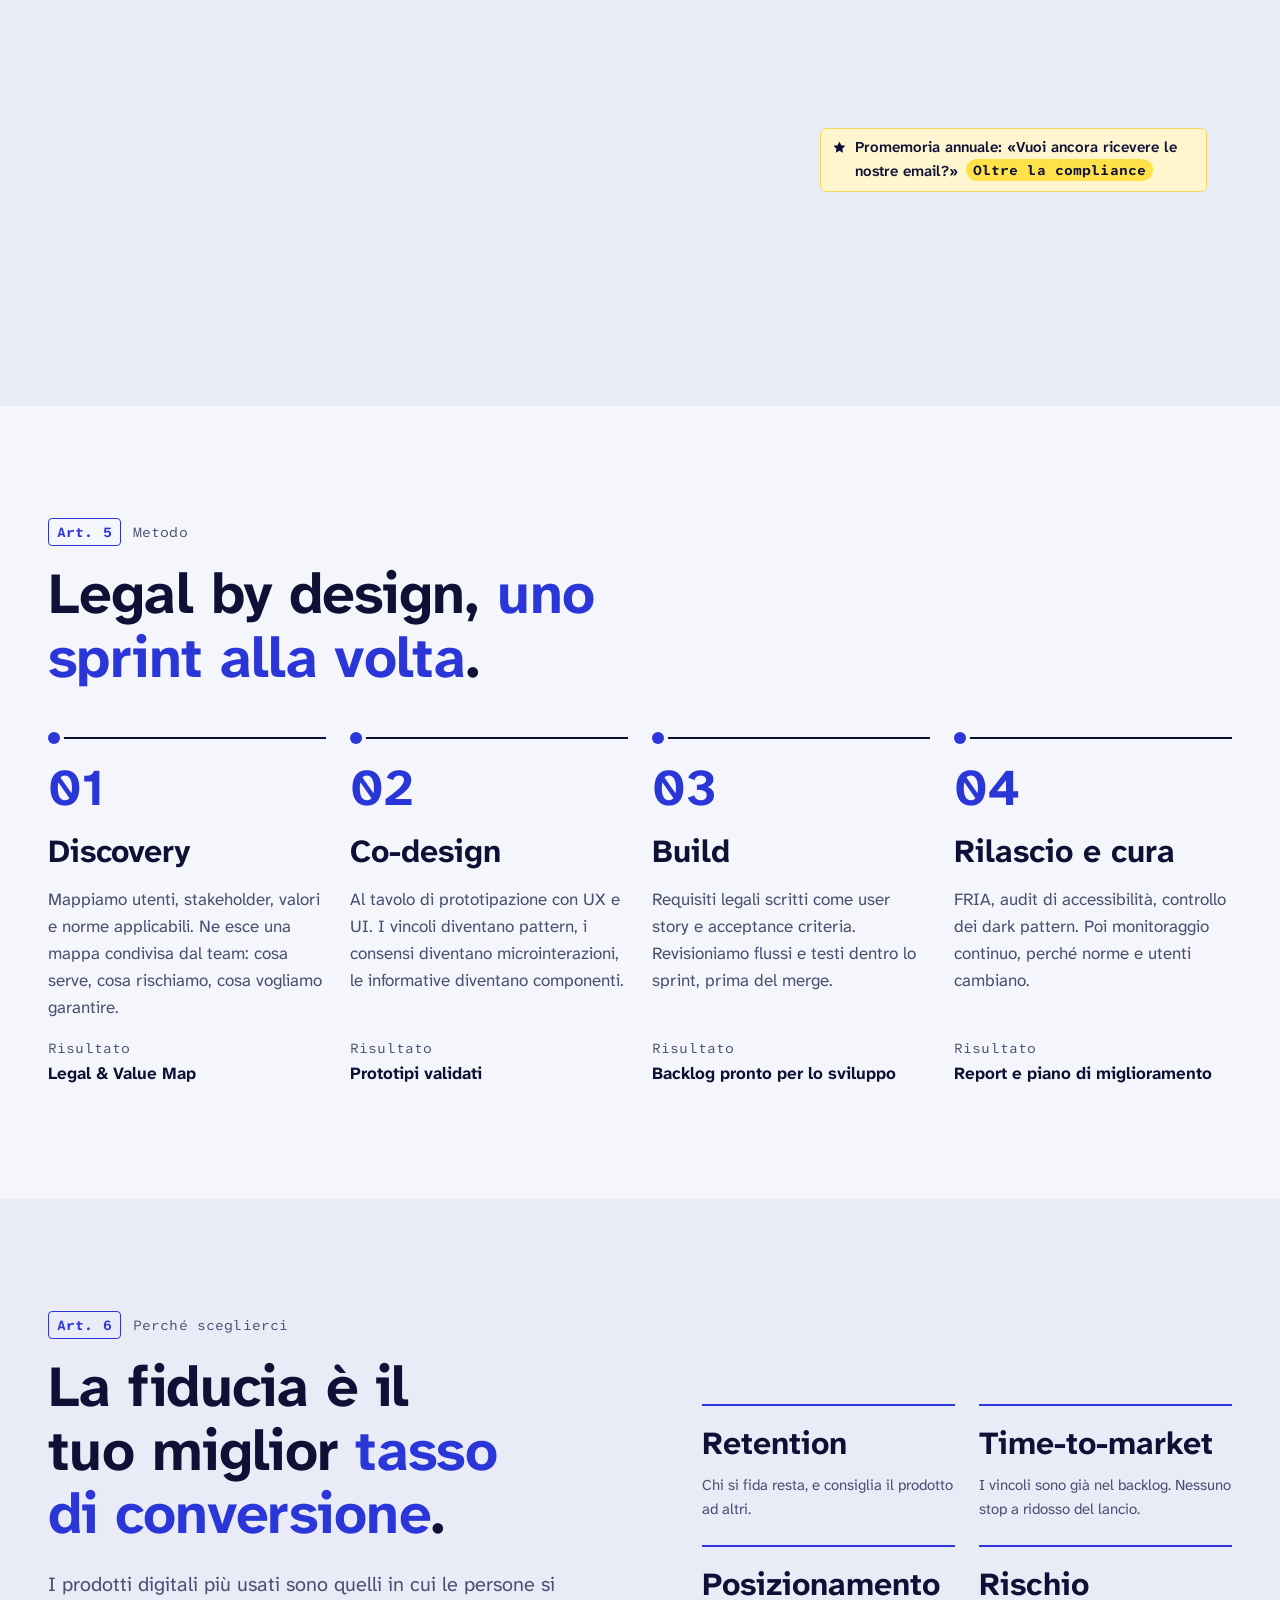
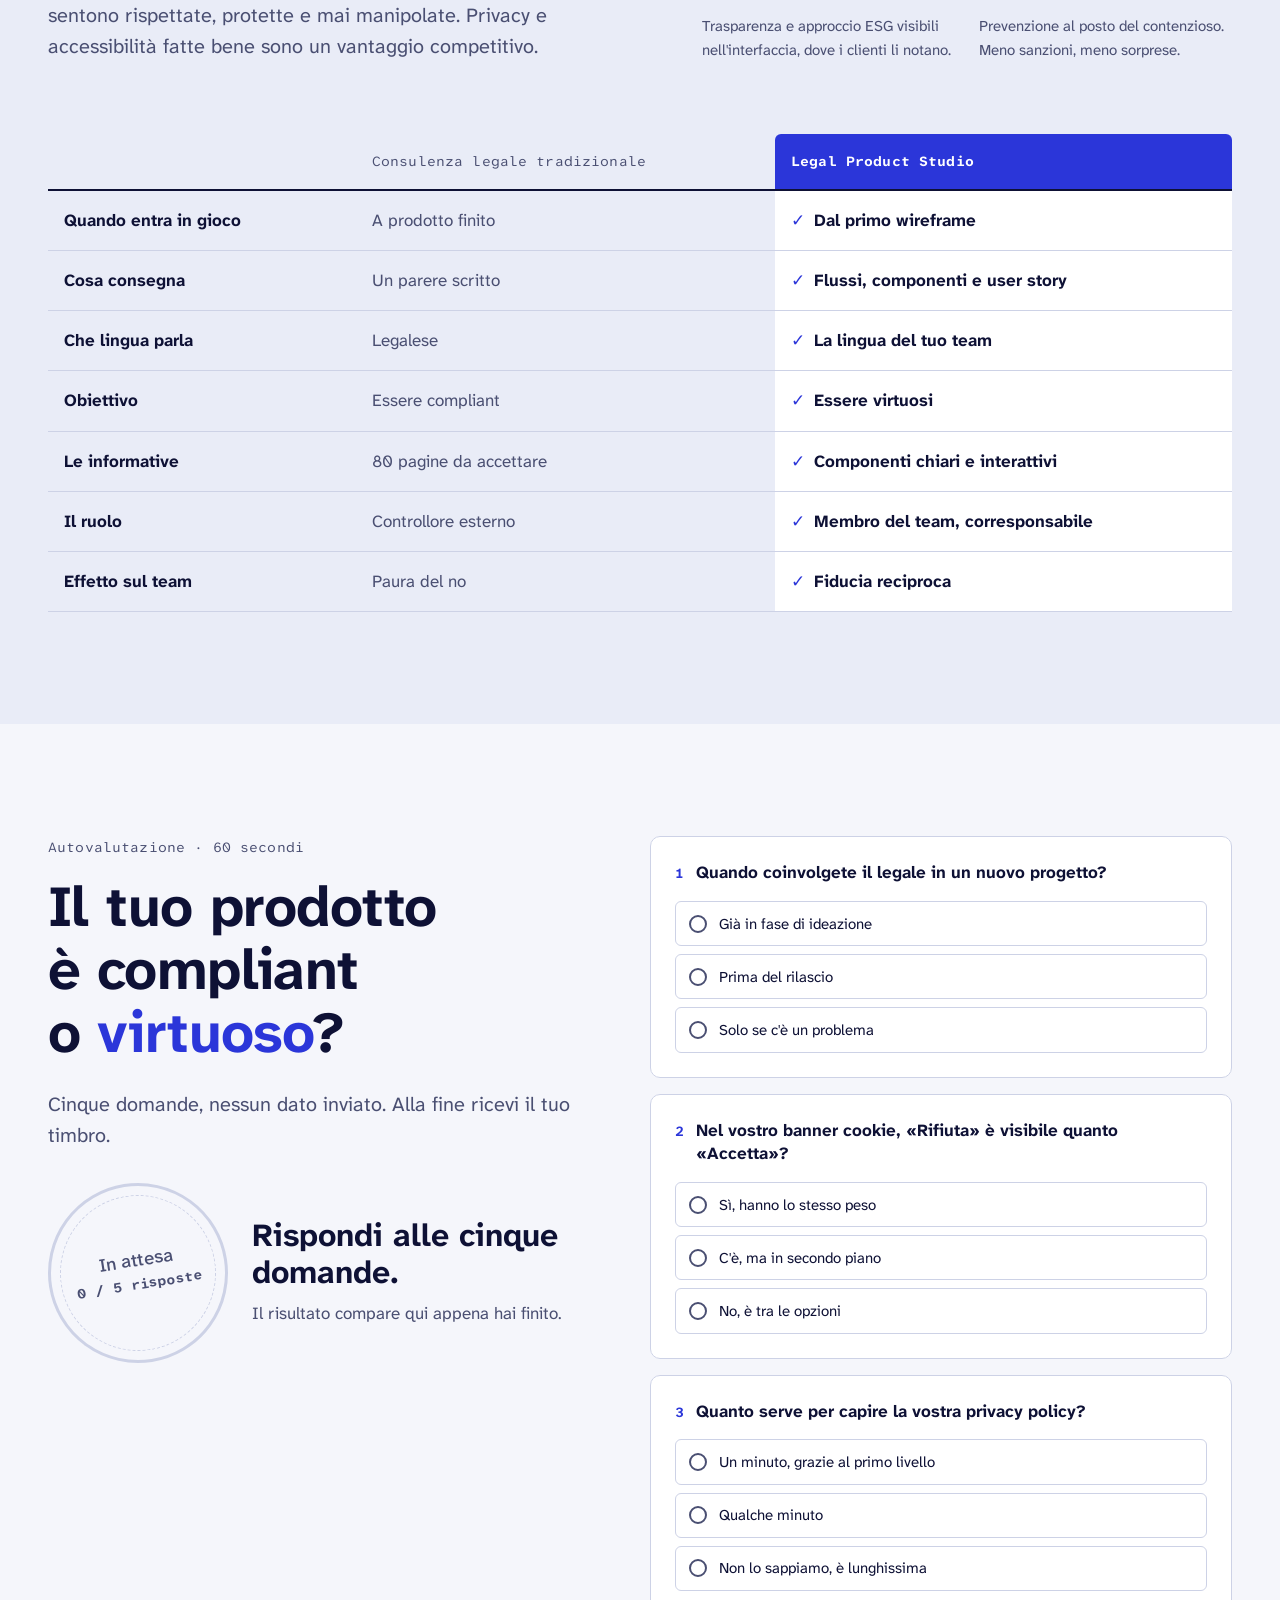
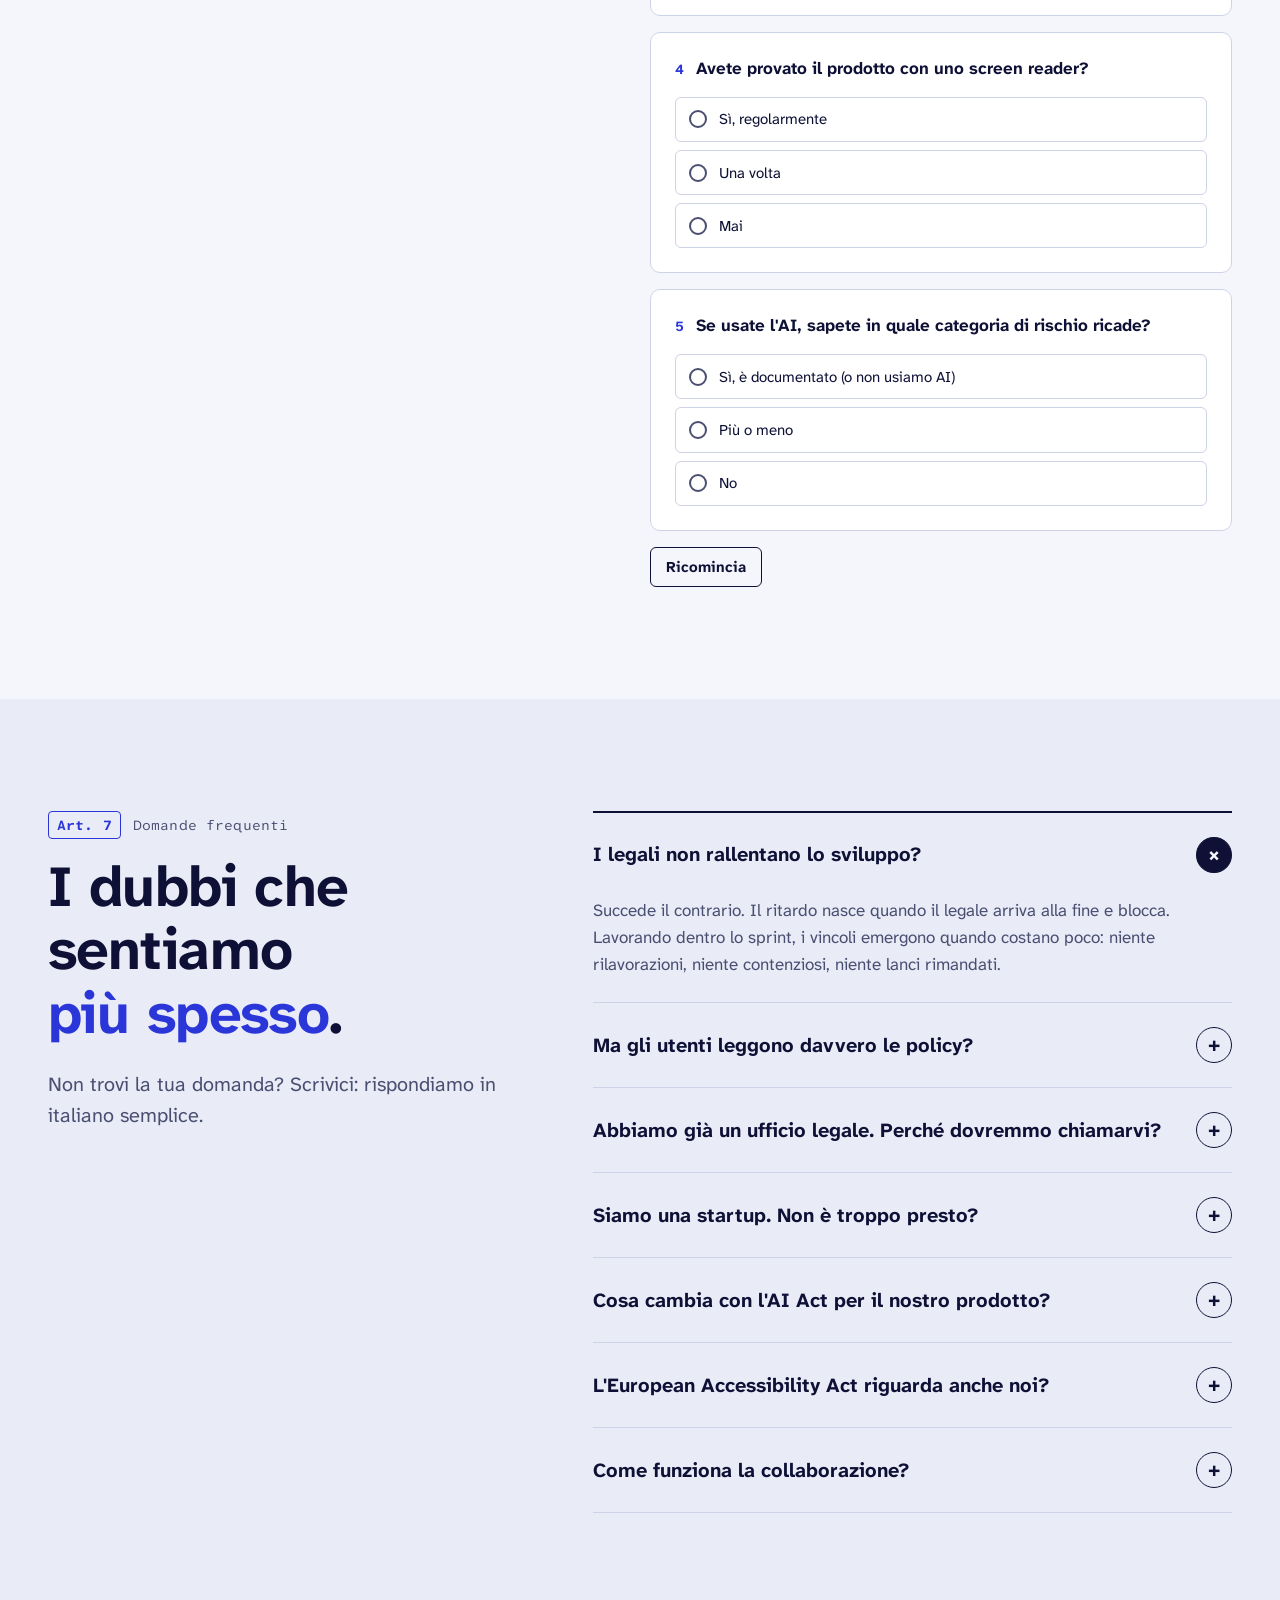
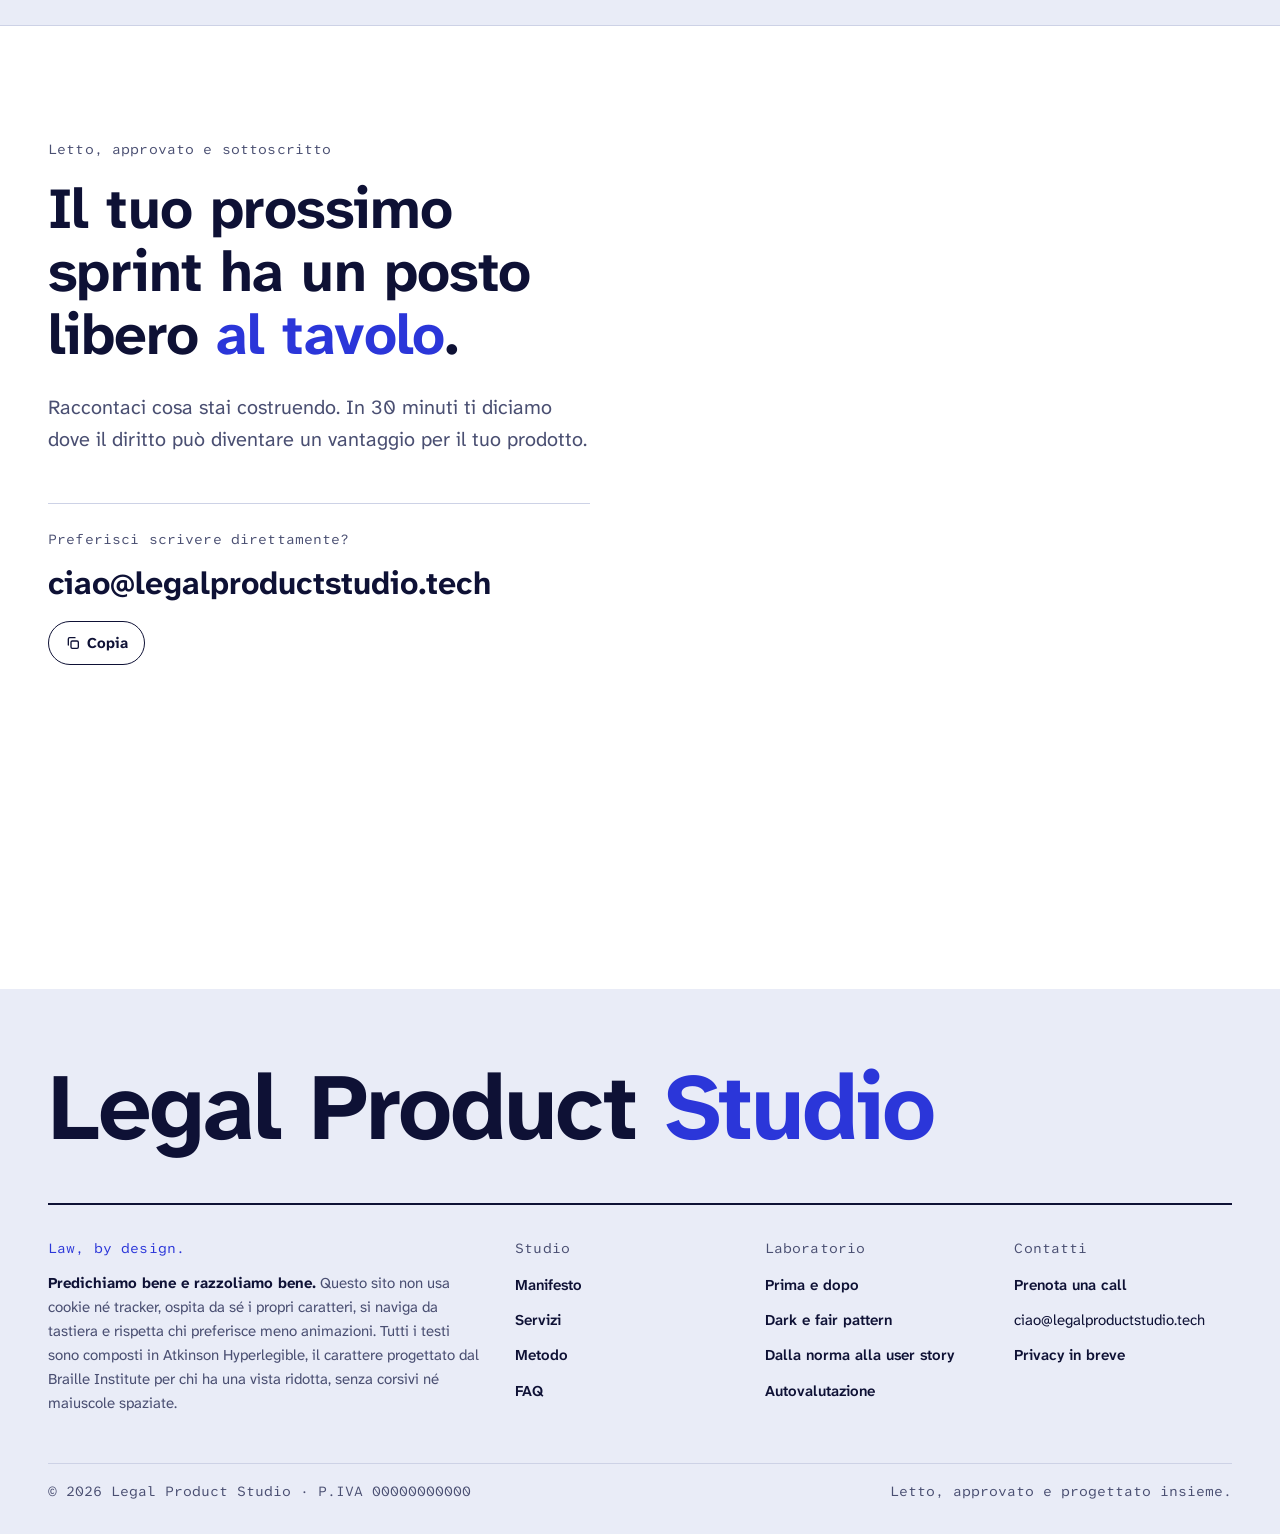
==== commit 0adda3c5: "Add Apple-style motion and switch to a single light theme Motion is opt-out: an inline bootstrap add" ====
--- a/index.html
+++ b/index.html
@@ -6,7 +6,7 @@
   <title>Legal Product Studio · Law, by design.</title>
   <meta name="claude:viewport-fit-sides" content="cover">
   <meta name="description" content="Legal Product Studio. Portiamo il giurista dentro il tuo team di prodotto dal primo giorno: prodotti digitali trasparenti, etici e conformi a GDPR, AI Act ed European Accessibility Act.">
-  <meta name="theme-color" content="#2B36D9">
+  <meta name="theme-color" content="#F5F6FB">
   <meta property="og:type" content="website">
   <meta property="og:locale" content="it_IT">
   <meta property="og:title" content="Legal Product Studio · Law, by design.">
@@ -20,6 +20,12 @@
 </head>
 <body>
 <!-- BODY:START -->
+<script>
+  // Motion is opt-out: skipped for visitors who ask the system for reduced motion.
+  if (window.matchMedia('(prefers-reduced-motion: no-preference)').matches && 'IntersectionObserver' in window) {
+    document.documentElement.classList.add('motion');
+  }
+</script>
 <svg class="sprite" aria-hidden="true" focusable="false">
   <symbol id="i-arrow" viewBox="0 0 24 24"><path d="M5 12h13M13 6l6 6-6 6" fill="none" stroke="currentColor" stroke-width="2" stroke-linecap="round" stroke-linejoin="round"/></symbol>
   <symbol id="i-down" viewBox="0 0 24 24"><path d="M12 5v13M6 13l6 6 6-6" fill="none" stroke="currentColor" stroke-width="2" stroke-linecap="round" stroke-linejoin="round"/></symbol>
@@ -208,7 +214,7 @@
                 <line x1="50" y1="90" x2="505" y2="90" class="faint"/>
               </g>
               <path class="chart-area" d="M70 232 C 150 228, 200 222, 240 210 S 330 170, 365 128 S 445 52, 470 44 L 470 240 L 70 240 Z"/>
-              <path class="chart-line" d="M70 232 C 150 228, 200 222, 240 210 S 330 170, 365 128 S 445 52, 470 44"/>
+              <path class="chart-line" pathLength="1" d="M70 232 C 150 228, 200 222, 240 210 S 330 170, 365 128 S 445 52, 470 44"/>
               <g class="chart-x">
                 <text x="70" y="266">Idea</text>
                 <text x="168" y="266" class="x-minor">Prototipo</text>
@@ -260,7 +266,7 @@
         <div class="manifesto-copy">
           <p class="eyebrow"><span class="art">Art. 2</span> Manifesto</p>
           <h2 class="h2" id="manifesto-title">Il giurista <em>nel</em> prodotto. Non <span class="strike">intorno</span>.</h2>
-          <p class="lead">Non siamo consulenti in toga a cui chiedere un parere a cose fatte. Entriamo nel team di prodotto con product owner, UX/UI designer, sviluppatori e business. Condividiamo backlog, sprint e retrospettive, e con loro la responsabilità delle scelte.</p>
+          <p class="lead">Al tavolo di prodotto c’è un posto per il diritto. Lo occupiamo noi, dal primo giorno, accanto a product owner, designer, sviluppatori e business.</p>
         </div>
 
         <div class="team" id="team">
@@ -281,6 +287,8 @@
           </div>
         </div>
       </div>
+
+      <p class="statement" id="statement">Non siamo consulenti in toga a cui chiedere un parere a cose fatte. Entriamo nel team, condividiamo backlog, sprint e retrospettive. E la responsabilità delle scelte.</p>
 
       <ol class="commi">
         <li class="comma">
@@ -829,7 +837,7 @@
         </div>
         <p class="form-privacy field-wide">Usiamo questi dati solo per risponderti. Niente newsletter, niente terze parti. <button type="button" class="link-btn" data-open-privacy>Privacy in breve</button></p>
         <div class="form-actions field-wide">
-          <button type="submit" class="btn btn-invert btn-lg">Prenota la Discovery Call <svg aria-hidden="true"><use href="#i-arrow"/></svg></button>
+          <button type="submit" class="btn btn-primary btn-lg">Prenota la Discovery Call <svg aria-hidden="true"><use href="#i-arrow"/></svg></button>
         </div>
         <p class="form-status field-wide" id="form-status" role="status" hidden></p>
       </form>
--- a/assets/css/styles.css
+++ b/assets/css/styles.css
@@ -1,11 +1,12 @@
 /* ==========================================================================
    Legal Product Studio · Law, by design.
    Layout: the page reads like a statute under revision. Articles run in the
-   main column, reviewer comments sit in the margin, and cobalt "rubber stamp"
-   bands carry the calls to action.
+   main column, reviewer comments sit in the margin. One light theme only;
+   motion follows Apple's playbook: content rises into place as you scroll.
    ========================================================================== */
 
 :root {
+  color-scheme: light;
   /* Color: cool office paper, blue-black ink, cobalt stamp ink, redline, highlighter */
   --paper: #F5F6FB;
   --paper-2: #E9ECF7;
@@ -27,6 +28,10 @@
   --note-bg: #FFF6CF;
   --note-line: #F2D65A;
   --ins-band: #FFE680;
+  --ink-faint: #7A7FA3;
+  --field-line: #767BA0;
+  --ease-out: cubic-bezier(0.16, 1, 0.3, 1);
+  --ease-inout: cubic-bezier(0.65, 0, 0.35, 1);
   --shadow: 0 1px 2px rgb(14 17 53 / 0.06), 0 12px 32px -12px rgb(14 17 53 / 0.18);
 
   /* Type: Atkinson Hyperlegible (Braille Institute) everywhere; headings in bold, never italic or spaced capitals */
@@ -56,57 +61,6 @@
   --radius-sm: 6px;
   --maxw: 1240px;
   --header-h: 68px;
-}
-
-@media (prefers-color-scheme: dark) {
-  :root:not([data-theme="light"]) {
-    --paper: #0C0E26;
-    --paper-2: #13163A;
-    --surface: #1A1D47;
-    --ink: #ECEEFF;
-    --ink-2: #BEC2E6;
-    --line: #2E3268;
-    --accent: #B6BBFF;
-    --accent-strong: #C3C8FF;
-    --band: #2A35CF;
-    --on-band: #FFFFFF;
-    --on-band-2: #D3D6FF;
-    --redline: #FFA0AF;
-    --redline-soft: #3A1630;
-    --good: #5ED6A6;
-    --good-soft: #10302D;
-    --marker: #FFE14A;
-    --on-marker: #0E1135;
-    --note-bg: #262A5E;
-    --note-line: #8C7A2E;
-    --ins-band: #343B86;
-    --shadow: 0 1px 2px rgb(0 0 0 / 0.3), 0 16px 40px -16px rgb(0 0 0 / 0.6);
-    color-scheme: dark;
-  }
-}
-:root[data-theme="dark"] {
-  --paper: #0C0E26;
-  --paper-2: #13163A;
-  --surface: #1A1D47;
-  --ink: #ECEEFF;
-  --ink-2: #BEC2E6;
-  --line: #2E3268;
-  --accent: #B6BBFF;
-  --accent-strong: #C3C8FF;
-  --band: #2A35CF;
-  --on-band: #FFFFFF;
-  --on-band-2: #D3D6FF;
-  --redline: #FFA0AF;
-  --redline-soft: #3A1630;
-  --good: #5ED6A6;
-  --good-soft: #10302D;
-  --marker: #FFE14A;
-  --on-marker: #0E1135;
-  --note-bg: #262A5E;
-  --note-line: #8C7A2E;
-  --ins-band: #343B86;
-  --shadow: 0 1px 2px rgb(0 0 0 / 0.3), 0 16px 40px -16px rgb(0 0 0 / 0.6);
-  color-scheme: dark;
 }
 
 /* ---------- Base ---------- */
@@ -226,21 +180,18 @@
   line-height: 1.2;
   text-decoration: none;
   cursor: pointer;
-  transition: background-color .2s, color .2s, border-color .2s, transform .2s;
+  transition: background-color .25s var(--ease-out), color .25s var(--ease-out), border-color .25s var(--ease-out), transform .25s var(--ease-out);
 }
 .btn svg { width: 1.15em; height: 1.15em; flex: none; transition: transform .25s; }
 .btn:hover svg { transform: translateX(3px); }
+.btn:active { transform: scale(.97); }
 .btn-lg { font-size: var(--t-md); padding: 0.85em 1.45em; min-height: 52px; }
 .btn-small { min-height: 40px; padding: 0.5em 1em; font-size: var(--t-sm); }
 .btn-primary { background: var(--band); color: var(--on-band); }
 .btn-primary:hover { background: var(--accent-strong); }
-:root[data-theme="dark"] .btn-primary:hover { color: var(--band); }
-@media (prefers-color-scheme: dark) { :root:not([data-theme="light"]) .btn-primary:hover { color: var(--band); } }
 .btn-ghost { border-color: var(--ink); color: var(--ink); background: transparent; }
 .btn-ghost:hover { background: var(--ink); color: var(--paper); }
 .btn-ghost[href^="#lab"]:hover svg, .btn-ghost[href="#laboratorio"]:hover svg { transform: translateY(3px); }
-.btn-invert { background: var(--on-band); color: var(--band); }
-.btn-invert:hover { background: var(--marker); color: var(--on-marker); }
 
 .icon-btn {
   display: inline-grid; place-items: center;
@@ -261,9 +212,9 @@
   position: sticky;
   top: env(safe-area-inset-top, 0px);
   z-index: 50;
-  background: color-mix(in srgb, var(--paper) 90%, transparent);
-  backdrop-filter: saturate(1.4) blur(12px);
-  -webkit-backdrop-filter: saturate(1.4) blur(12px);
+  background: color-mix(in srgb, var(--paper) 72%, transparent);
+  backdrop-filter: saturate(1.8) blur(20px);
+  -webkit-backdrop-filter: saturate(1.8) blur(20px);
   border-bottom: 1px solid transparent;
   transition: border-color .3s;
 }
@@ -363,7 +314,7 @@
   content: ""; position: absolute; left: -0.08em; right: -0.08em; top: 52%;
   height: 0.09em; background: var(--redline); border-radius: 1px;
   transform-origin: left center;
-  animation: strike-draw .65s cubic-bezier(.6,0,.2,1) .5s both;
+  animation: strike-draw .7s var(--ease-inout) 1s both;
 }
 .track-ins {
   color: var(--accent);
@@ -373,7 +324,7 @@
   background-size: 100% 0.32em;
   box-decoration-break: clone;
   -webkit-box-decoration-break: clone;
-  animation: ins-draw .8s cubic-bezier(.6,0,.2,1) 1.1s both;
+  animation: ins-draw .9s var(--ease-inout) 1.45s both;
 }
 @keyframes strike-draw { from { transform: scaleX(0); } to { transform: scaleX(1); } }
 @keyframes ins-draw { from { background-size: 0% 0.32em; } to { background-size: 100% 0.32em; } }
@@ -1143,37 +1094,36 @@
 .faq p { padding: 0 var(--s-7) var(--s-5) 0; color: var(--ink-2); max-width: 64ch; }
 @media (max-width: 600px) { .faq p { padding-right: 0; } }
 
-/* Contact band */
-.band { background: var(--band); color: var(--on-band); padding-block: var(--s-9); }
-.band ::selection { background: var(--marker); color: var(--on-marker); }
-.band :focus-visible { outline-color: var(--marker); }
+/* Contact */
+.band { background: var(--surface); color: var(--ink); padding-block: var(--s-9); border-top: 1px solid var(--line); }
 .band-grid { display: grid; gap: var(--s-7); grid-template-columns: minmax(0, 1fr); }
 @media (min-width: 1000px) { .band-grid { grid-template-columns: minmax(0, 1fr) minmax(0, 1.05fr); gap: var(--s-8); align-items: start; } }
 .band-copy { min-width: 0; }
-.eyebrow-band { color: var(--on-band-2); }
-.band-title { color: var(--on-band); }
-.band-title em { color: var(--marker); }
-.band-lead { margin-top: var(--s-5); font-size: var(--t-lg); color: var(--on-band-2); max-width: 52ch; }
-.direct { margin-top: var(--s-7); padding-top: var(--s-5); border-top: 1px solid color-mix(in srgb, var(--on-band) 30%, transparent); }
-.direct-label { font-family: var(--f-mono); font-size: var(--t-xs); letter-spacing: 0.01em; color: var(--on-band-2); }
+.band-title em { color: var(--accent); }
+.band-lead { margin-top: var(--s-5); font-size: var(--t-lg); color: var(--ink-2); max-width: 52ch; }
+.direct { margin-top: var(--s-7); padding-top: var(--s-5); border-top: 1px solid var(--line); }
+.direct-label { font-family: var(--f-mono); font-size: var(--t-xs); letter-spacing: 0.01em; color: var(--ink-2); }
 .direct-row { display: flex; align-items: center; gap: var(--s-3); flex-wrap: wrap; margin-top: var(--s-2); }
 .direct-email { font-family: var(--f-display); font-size: var(--t-xl); user-select: all; overflow-wrap: anywhere; }
 .copy-btn {
   display: inline-flex; align-items: center; gap: 6px;
-  min-height: 40px; padding: 0.4rem 0.9rem; border-radius: 999px;
-  border: 1.5px solid var(--on-band); background: transparent; color: var(--on-band);
+  min-height: 44px; padding: 0.4rem 1rem; border-radius: 999px;
+  border: 1.5px solid var(--ink); background: transparent; color: var(--ink);
   font-weight: 700; font-size: var(--t-sm); cursor: pointer;
-}
-.copy-btn:hover { background: var(--on-band); color: var(--band); }
+  transition: background-color .25s var(--ease-out), color .25s var(--ease-out), transform .2s var(--ease-out);
+}
+.copy-btn:hover { background: var(--ink); color: var(--surface); }
+.copy-btn:active { transform: scale(.97); }
 .copy-btn svg { width: 16px; height: 16px; }
 
 .contact {
   display: grid; gap: var(--s-4);
   grid-template-columns: repeat(2, minmax(0, 1fr));
   padding: var(--s-6);
-  border-radius: var(--radius);
-  background: color-mix(in srgb, var(--on-band) 8%, transparent);
-  border: 1px solid color-mix(in srgb, var(--on-band) 28%, transparent);
+  border-radius: 20px;
+  background: var(--paper);
+  border: 1px solid var(--line);
+  box-shadow: var(--shadow);
   min-width: 0;
 }
 @media (max-width: 560px) { .contact { grid-template-columns: minmax(0, 1fr); padding: var(--s-5); } }
@@ -1183,38 +1133,39 @@
 .field input, .field textarea {
   width: 100%; min-height: 48px;
   padding: 0.7rem 0.9rem;
-  border-radius: var(--radius-sm);
-  border: 2px solid var(--on-band-2);
-  background: color-mix(in srgb, var(--on-band) 10%, transparent);
-  color: var(--on-band);
-  transition: border-color .2s, background-color .2s;
+  border-radius: 12px;
+  border: 1.5px solid var(--field-line);
+  background: var(--surface);
+  color: var(--ink);
+  transition: border-color .25s var(--ease-out), box-shadow .25s var(--ease-out);
 }
 .field textarea { resize: vertical; min-height: 110px; }
-.field-hint { font-size: var(--t-sm); color: var(--on-band-2); }
-.req { font-weight: 400; color: var(--on-band-2); }
-.field input:focus, .field textarea:focus { outline: none; border-color: var(--marker); background: color-mix(in srgb, var(--on-band) 16%, transparent); }
-.field input[aria-invalid="true"] { border-color: var(--marker); box-shadow: 0 0 0 2px var(--marker); }
+.field-hint { font-size: var(--t-sm); color: var(--ink-2); }
+.req { font-weight: 400; color: var(--ink-2); }
+.field input:focus, .field textarea:focus { outline: none; border-color: var(--accent); box-shadow: 0 0 0 4px color-mix(in srgb, var(--accent) 22%, transparent); }
+.field input[aria-invalid="true"] { border-color: var(--redline); box-shadow: 0 0 0 3px color-mix(in srgb, var(--redline) 25%, transparent); }
 .chips { display: flex; flex-wrap: wrap; gap: var(--s-2); }
 .chips legend { width: 100%; margin-bottom: var(--s-2); float: left; }
 .chips label { position: relative; cursor: pointer; }
 .chips input { position: absolute; opacity: 0; width: 1px; height: 1px; }
 .chips span {
-  display: inline-flex; align-items: center; min-height: 40px;
-  padding: 0.45rem 0.95rem; border-radius: 999px;
-  border: 2px solid var(--on-band-2);
+  display: inline-flex; align-items: center; min-height: 44px;
+  padding: 0.45rem 1rem; border-radius: 999px;
+  border: 1.5px solid var(--field-line); background: var(--surface);
   font-weight: 600; font-size: var(--t-sm);
-  transition: background-color .2s, color .2s, border-color .2s;
-}
-.chips label:hover span { border-color: var(--on-band); }
-.chips input:checked + span { background: var(--on-band); color: var(--band); border-color: var(--on-band); }
+  transition: background-color .25s var(--ease-out), color .25s var(--ease-out), border-color .25s var(--ease-out), transform .2s var(--ease-out);
+}
+.chips label:hover span { border-color: var(--ink); }
+.chips label:active span { transform: scale(.97); }
+.chips input:checked + span { background: var(--band); color: var(--on-band); border-color: var(--band); }
 .chips input:checked + span::before { content: "✓"; margin-right: 0.4em; }
-.chips input:focus-visible + span { outline: 3px solid var(--marker); outline-offset: 2px; }
-.form-privacy { font-size: var(--t-sm); color: var(--on-band-2); }
-.form-privacy .link-btn { color: var(--on-band); }
+.chips input:focus-visible + span { outline: 3px solid var(--accent); outline-offset: 2px; }
+.form-privacy { font-size: var(--t-sm); color: var(--ink-2); }
+.form-privacy .link-btn { color: var(--accent); }
 .form-actions { display: flex; }
 .form-status {
-  padding: var(--s-3) var(--s-4); border-radius: var(--radius-sm);
-  background: var(--marker); color: var(--on-marker); font-weight: 600;
+  padding: var(--s-3) var(--s-4); border-radius: 12px;
+  background: var(--note-bg); border: 1px solid var(--note-line); color: var(--ink); font-weight: 600;
 }
 
 /* Footer */
@@ -1294,6 +1245,60 @@
 .team-center-name { font-size: clamp(1rem, 0.85rem + 0.6vw, 1.2rem); }
 .stamp-word { font-size: 1.35rem; letter-spacing: 0.01em; }
 
+/* ---------- Motion ----------
+   Added only when the visitor has not asked for reduced motion (class "motion"
+   set by an inline script). Without it every element is simply visible. */
+
+/* Manifesto statement: words light up as it scrolls through the viewport */
+.statement {
+  margin-top: var(--s-8);
+  max-width: 24em;
+  font-size: clamp(1.6rem, 1rem + 2.2vw, 2.75rem);
+  font-weight: 700; line-height: 1.22; letter-spacing: -0.01em;
+  color: var(--ink);
+  text-wrap: pretty;
+}
+.motion .statement .w { color: var(--ink-faint); transition: color .5s var(--ease-out); }
+.motion .statement .w.is-lit { color: var(--ink); }
+
+/* Hero: lines rise in one after another, the demo card floats up */
+.motion .hero-copy > * { animation: rise 1.1s var(--ease-out) both; }
+.motion .hero-copy > :nth-child(2) { animation-delay: .12s; }
+.motion .hero-copy > :nth-child(3) { animation-delay: .3s; }
+.motion .hero-copy > :nth-child(4) { animation-delay: .4s; }
+.motion .hero-copy > :nth-child(5) { animation-delay: .5s; }
+.motion .hero-copy > :nth-child(6) { animation-delay: .58s; }
+.motion .hero-demo { animation: float-in 1.4s var(--ease-out) .35s both; }
+.motion .norms { animation: rise 1s var(--ease-out) .75s both; }
+@keyframes rise { from { opacity: 0; translate: 0 28px; filter: blur(6px); } to { opacity: 1; translate: 0 0; filter: blur(0); } }
+@keyframes float-in { from { opacity: 0; translate: 0 48px; scale: .96; filter: blur(10px); } to { opacity: 1; translate: 0 0; scale: 1; filter: blur(0); } }
+
+/* The demo card recedes as the hero scrolls away (where scroll timelines exist) */
+@supports (animation-timeline: view()) {
+  .motion .revision { animation: recede linear both; animation-timeline: view(); animation-range: exit 5% exit 95%; }
+  @keyframes recede { to { opacity: .4; scale: .92; translate: 0 -32px; } }
+}
+
+/* Scroll reveals: content rises into place once, staggered inside groups */
+.motion [data-reveal]:not(.is-in) { opacity: 0; translate: 0 40px; filter: blur(6px); }
+.motion [data-reveal].is-in { animation: rise 1.1s var(--ease-out) var(--d, 0s) both; }
+.motion [data-reveal="scale"]:not(.is-in) { scale: .94; }
+.motion [data-reveal="scale"].is-in { animation-name: float-in; animation-duration: 1.3s; }
+
+/* Cost curve draws itself, then the markers appear */
+.motion .cost-chart[data-reveal] .chart-line { stroke-dasharray: 1; stroke-dashoffset: 1; }
+.motion .cost-chart[data-reveal] .chart-area, .motion .cost-chart[data-reveal] .mark { opacity: 0; }
+.motion .cost-chart.is-in .chart-line { animation: draw 1.8s var(--ease-inout) .35s forwards; }
+.motion .cost-chart.is-in .chart-area { animation: fade-in 1s ease 1.3s forwards; }
+.motion .cost-chart.is-in .mark-us { animation: fade-in .6s ease .45s forwards; }
+.motion .cost-chart.is-in .mark-them { animation: fade-in .6s ease 1.55s forwards; }
+@keyframes draw { to { stroke-dashoffset: 0; } }
+@keyframes fade-in { to { opacity: 1; } }
+
+@media print {
+  .motion [data-reveal] { opacity: 1 !important; translate: none !important; filter: none !important; animation: none !important; }
+}
+
 /* ---------- Motion preferences ---------- */
 @media (prefers-reduced-motion: reduce) {
   html { scroll-behavior: auto; }
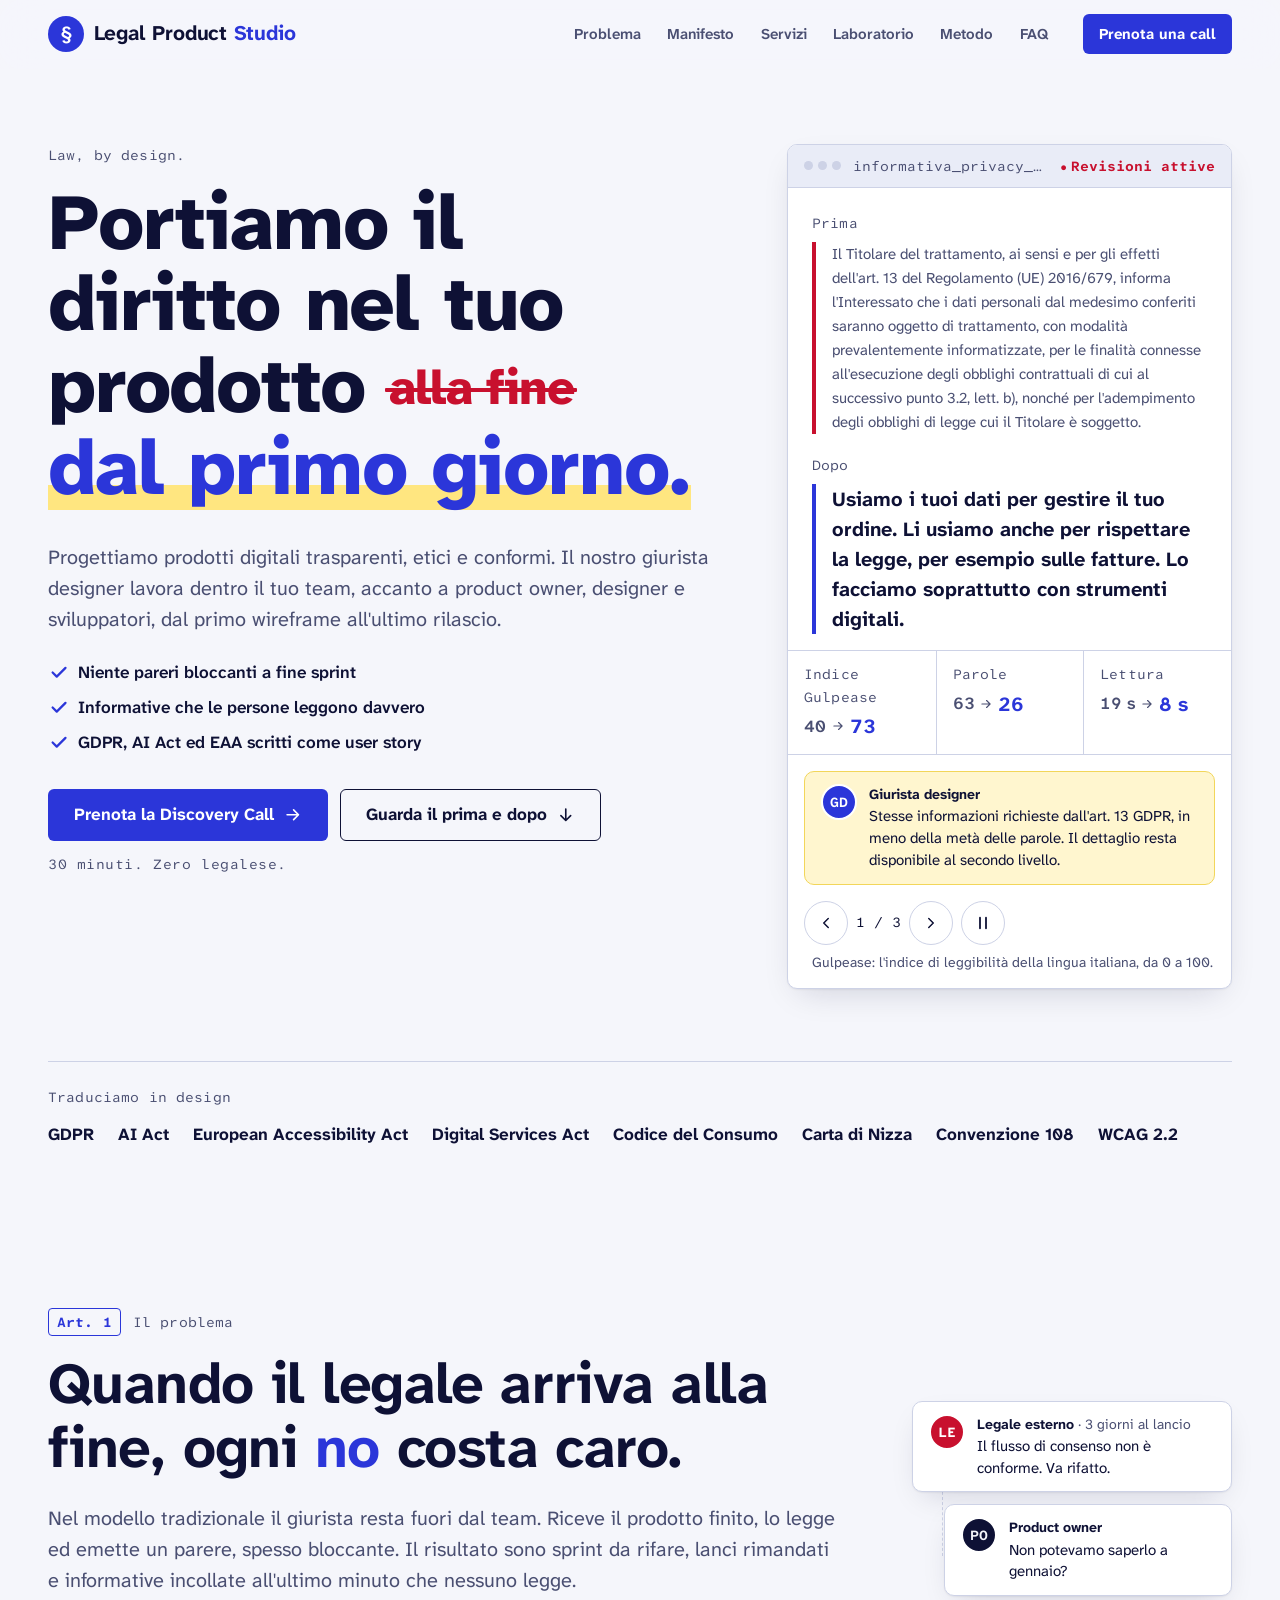
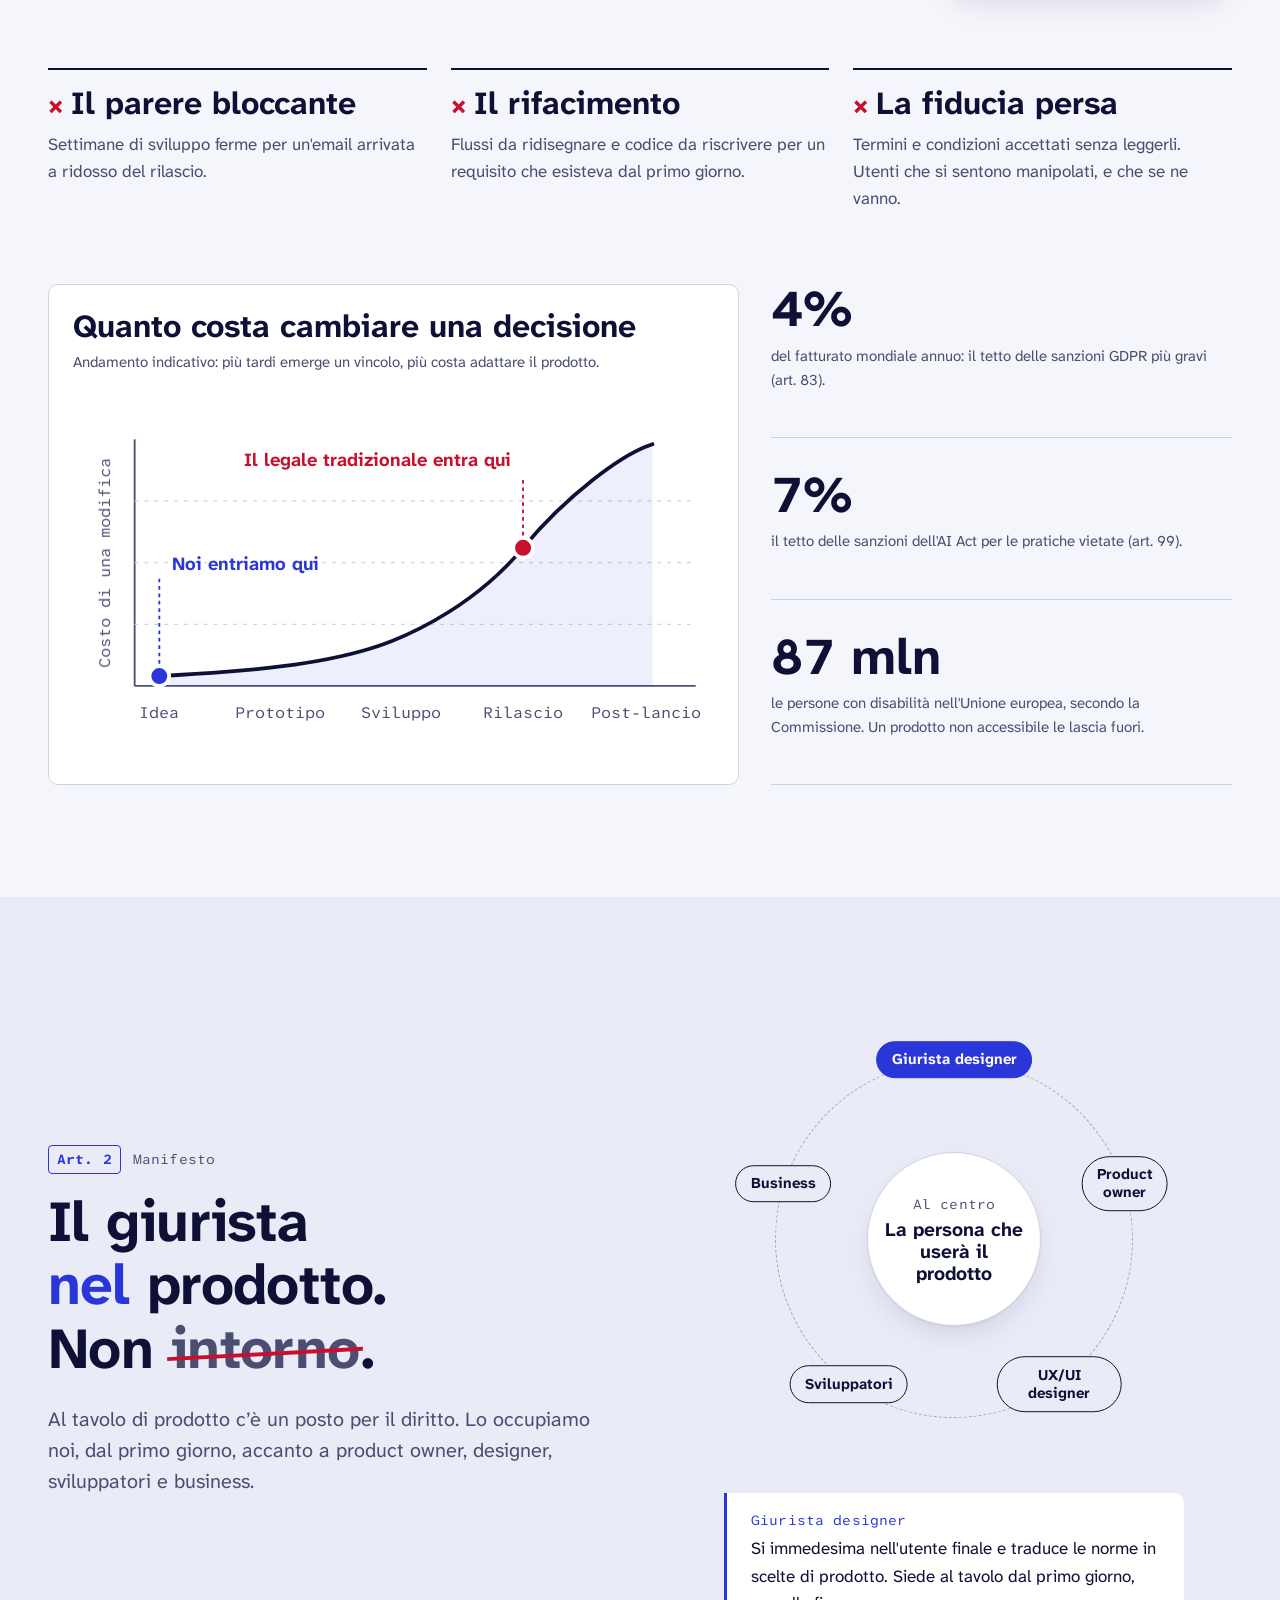
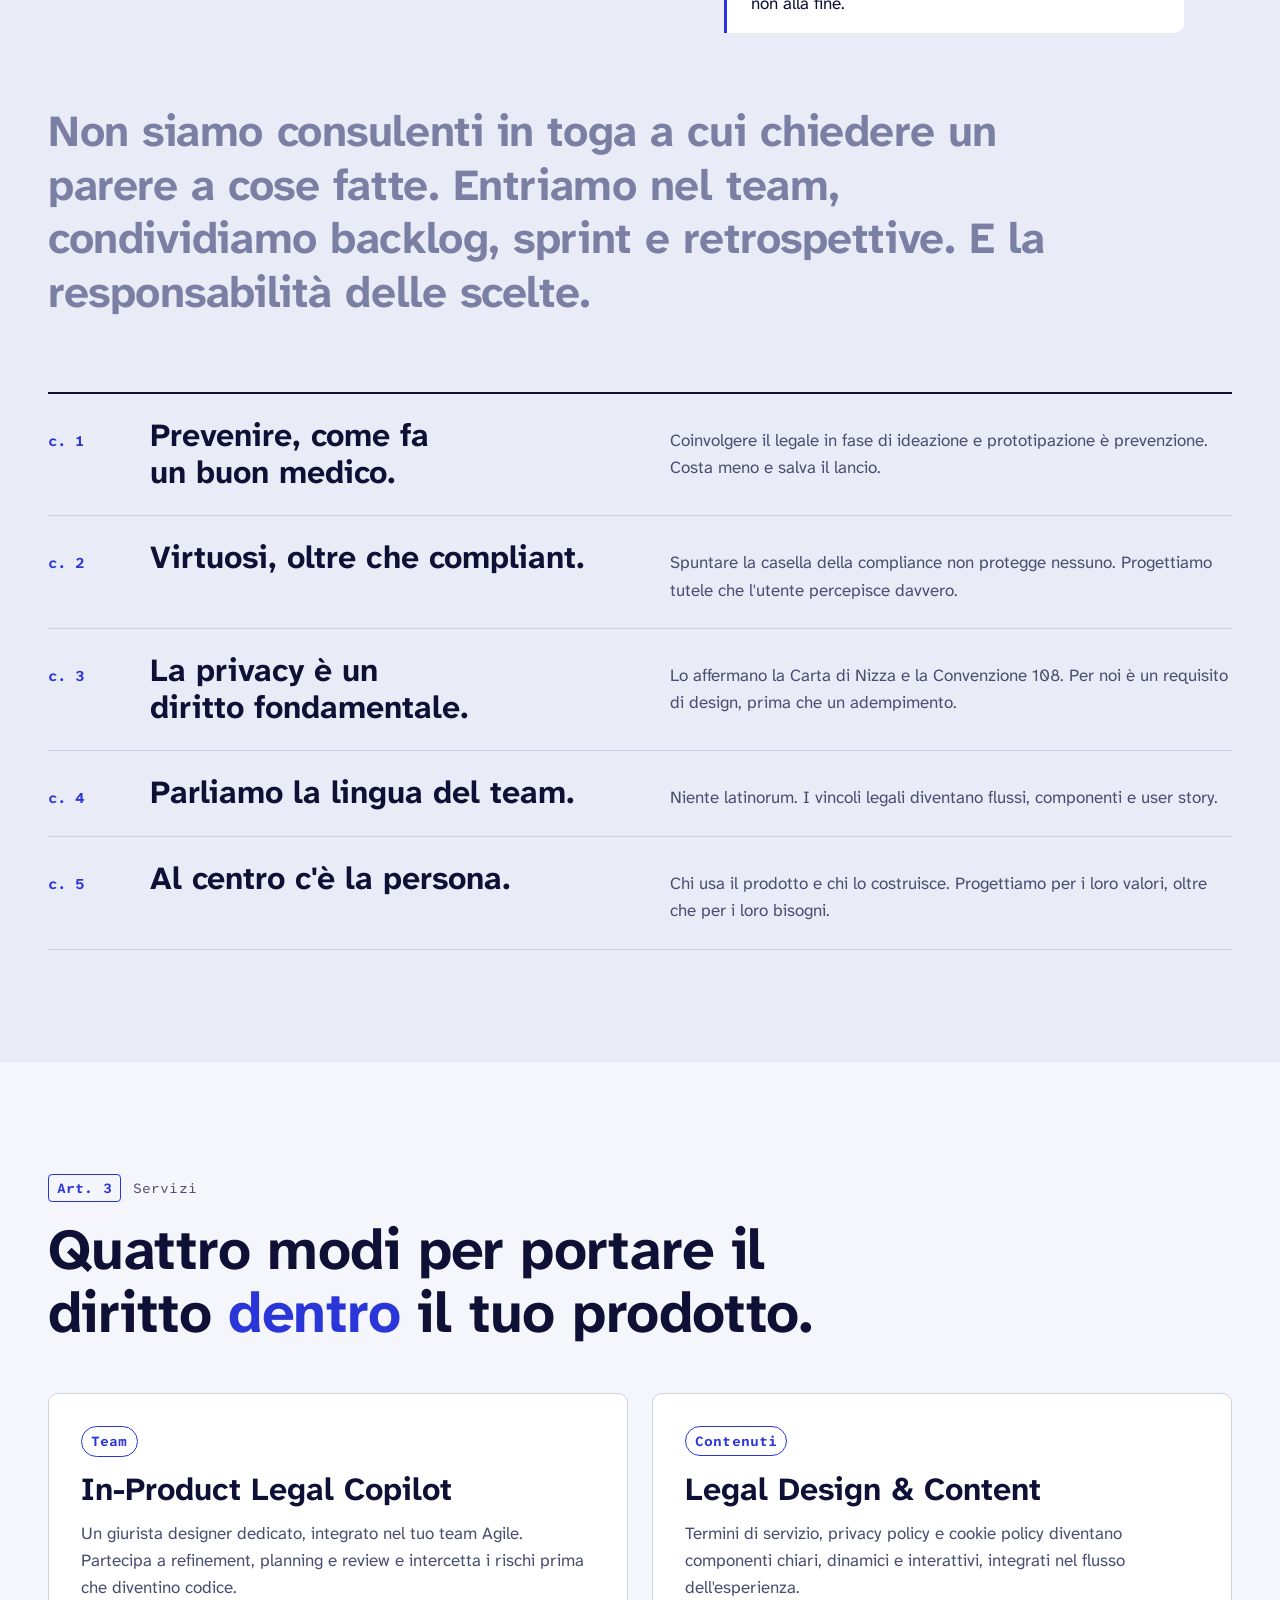
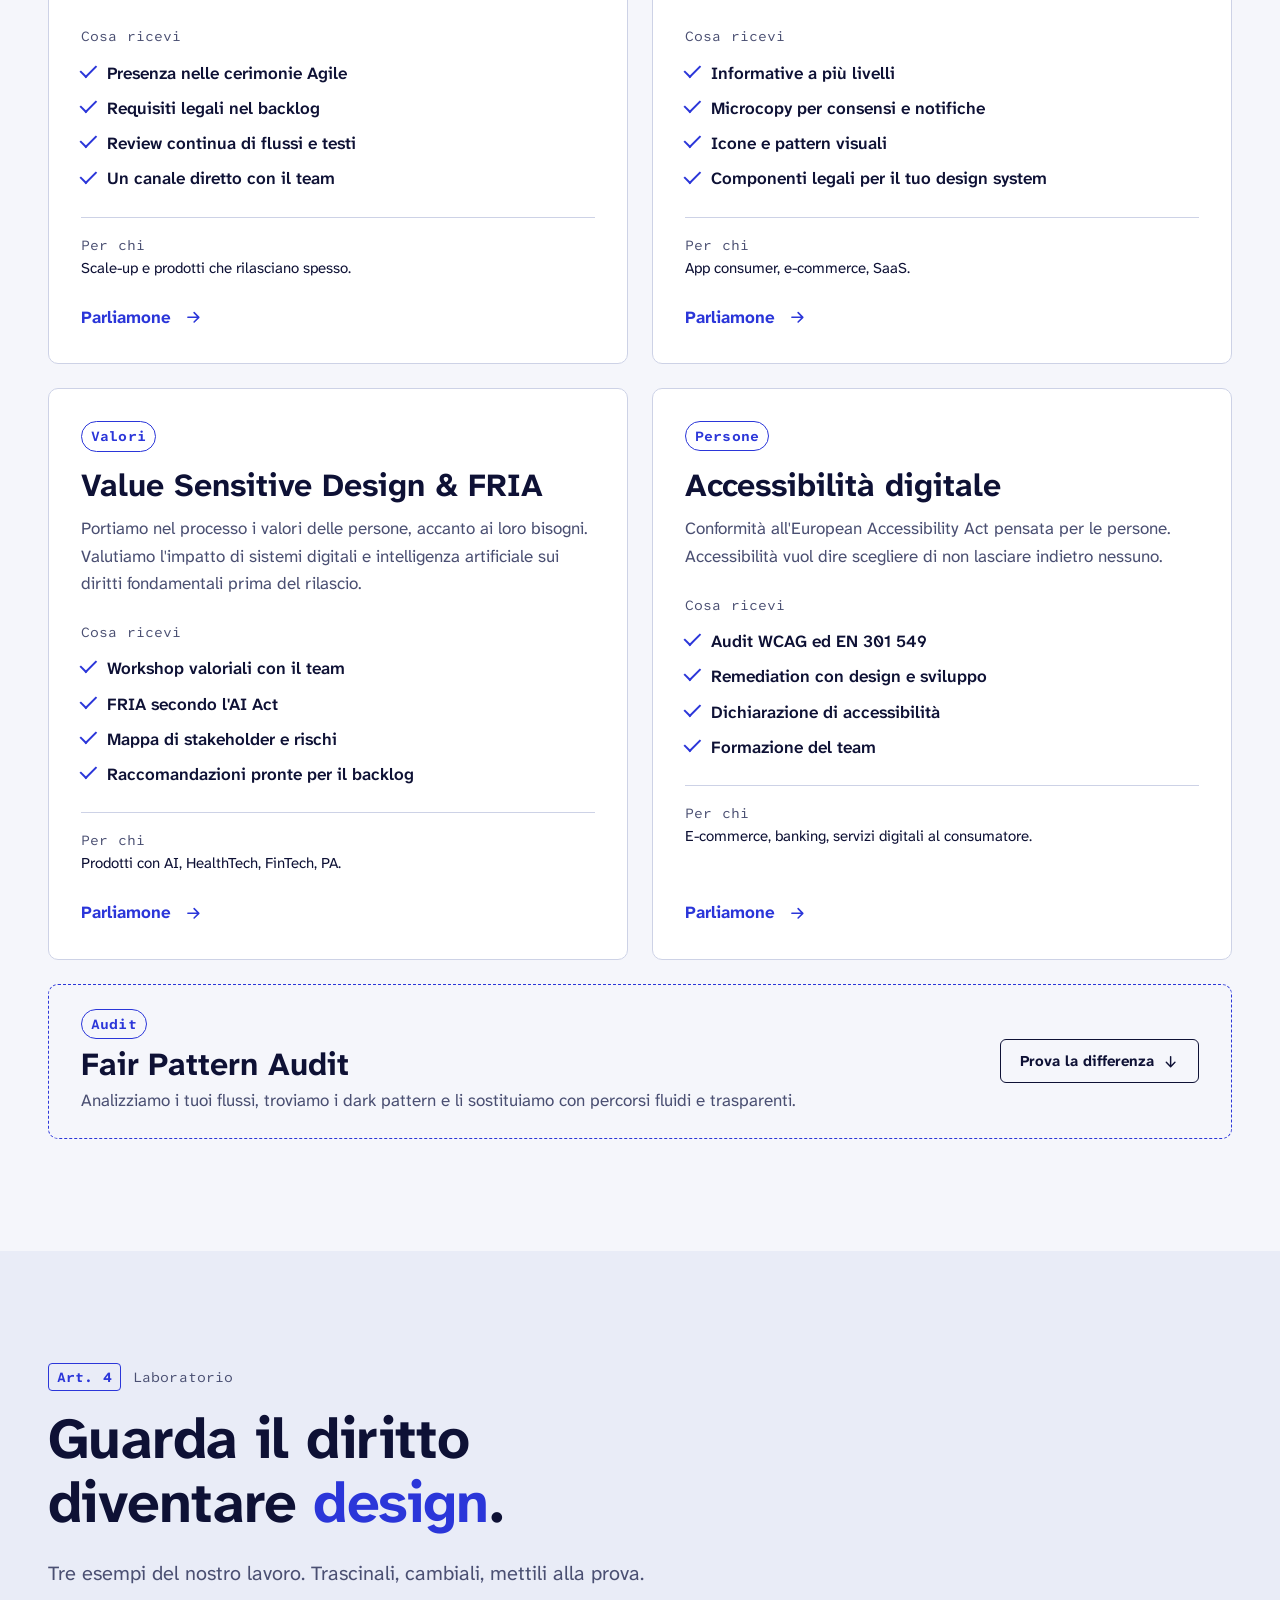
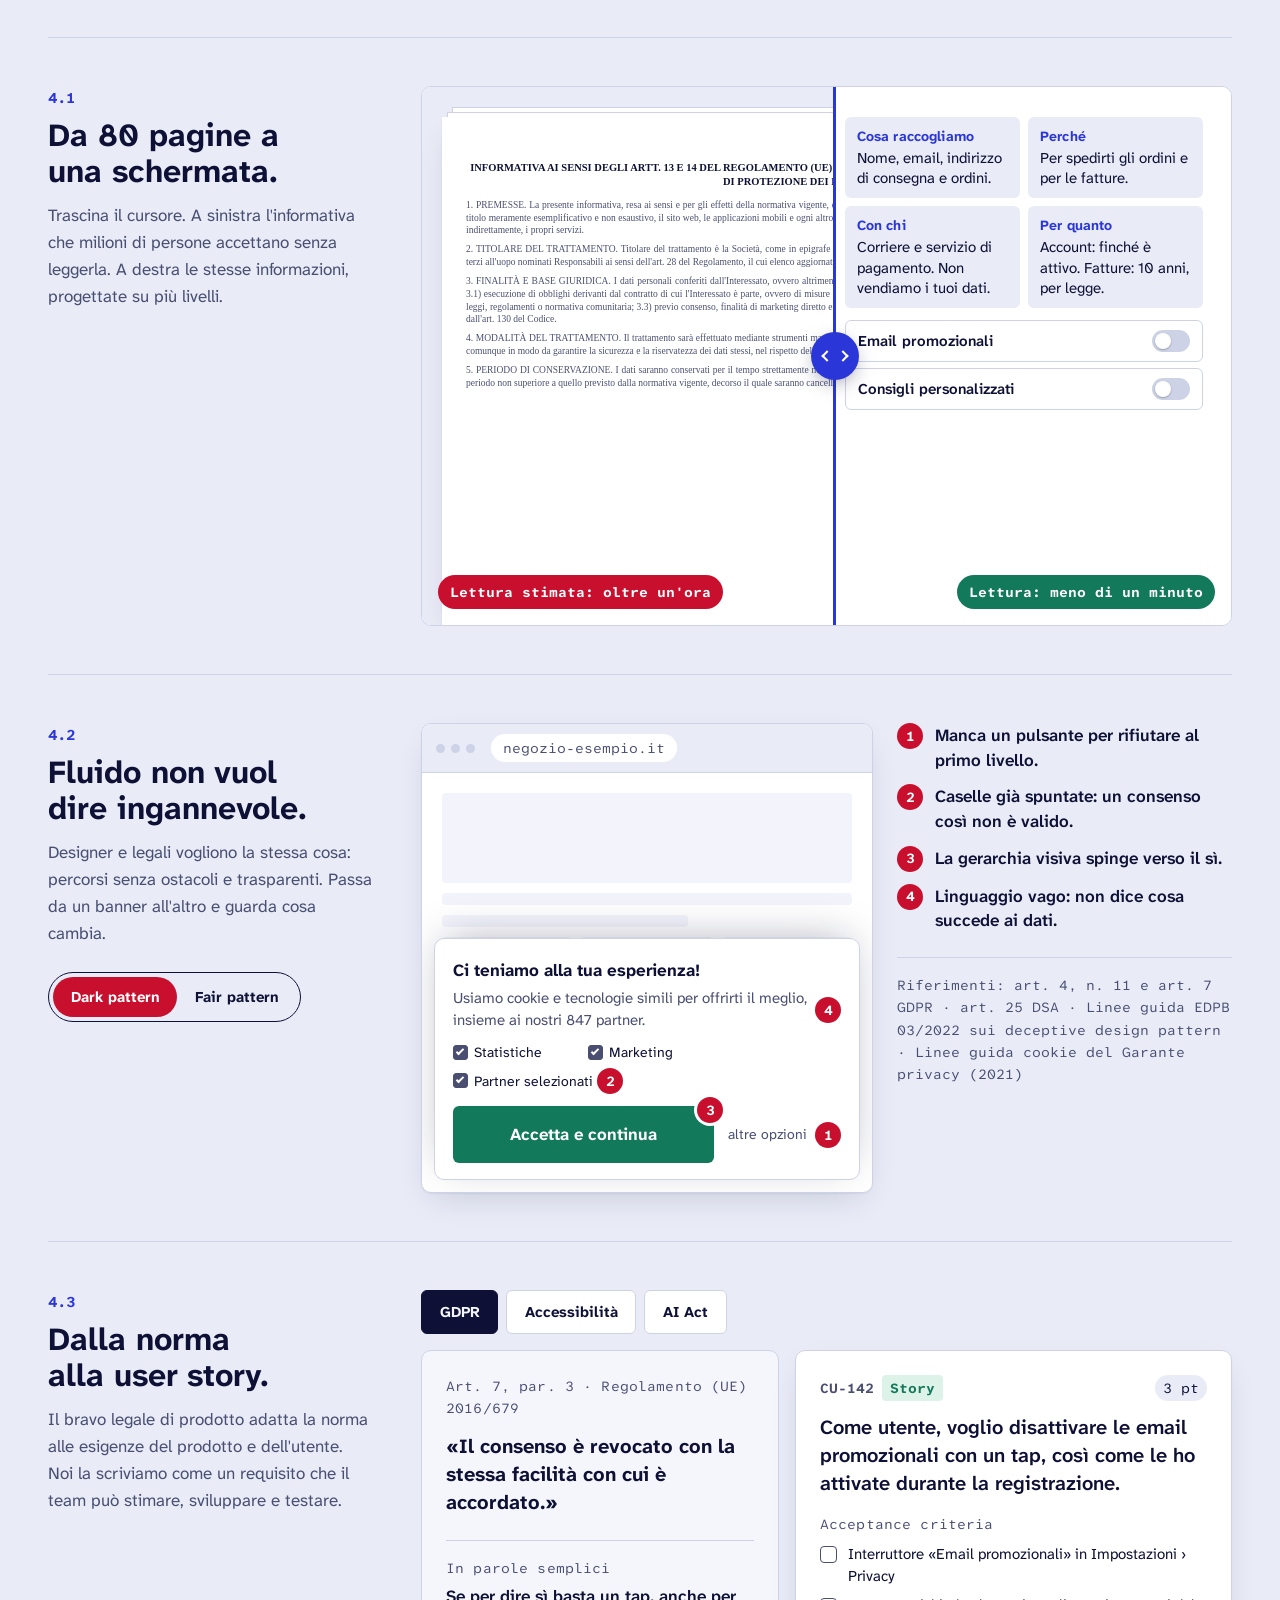
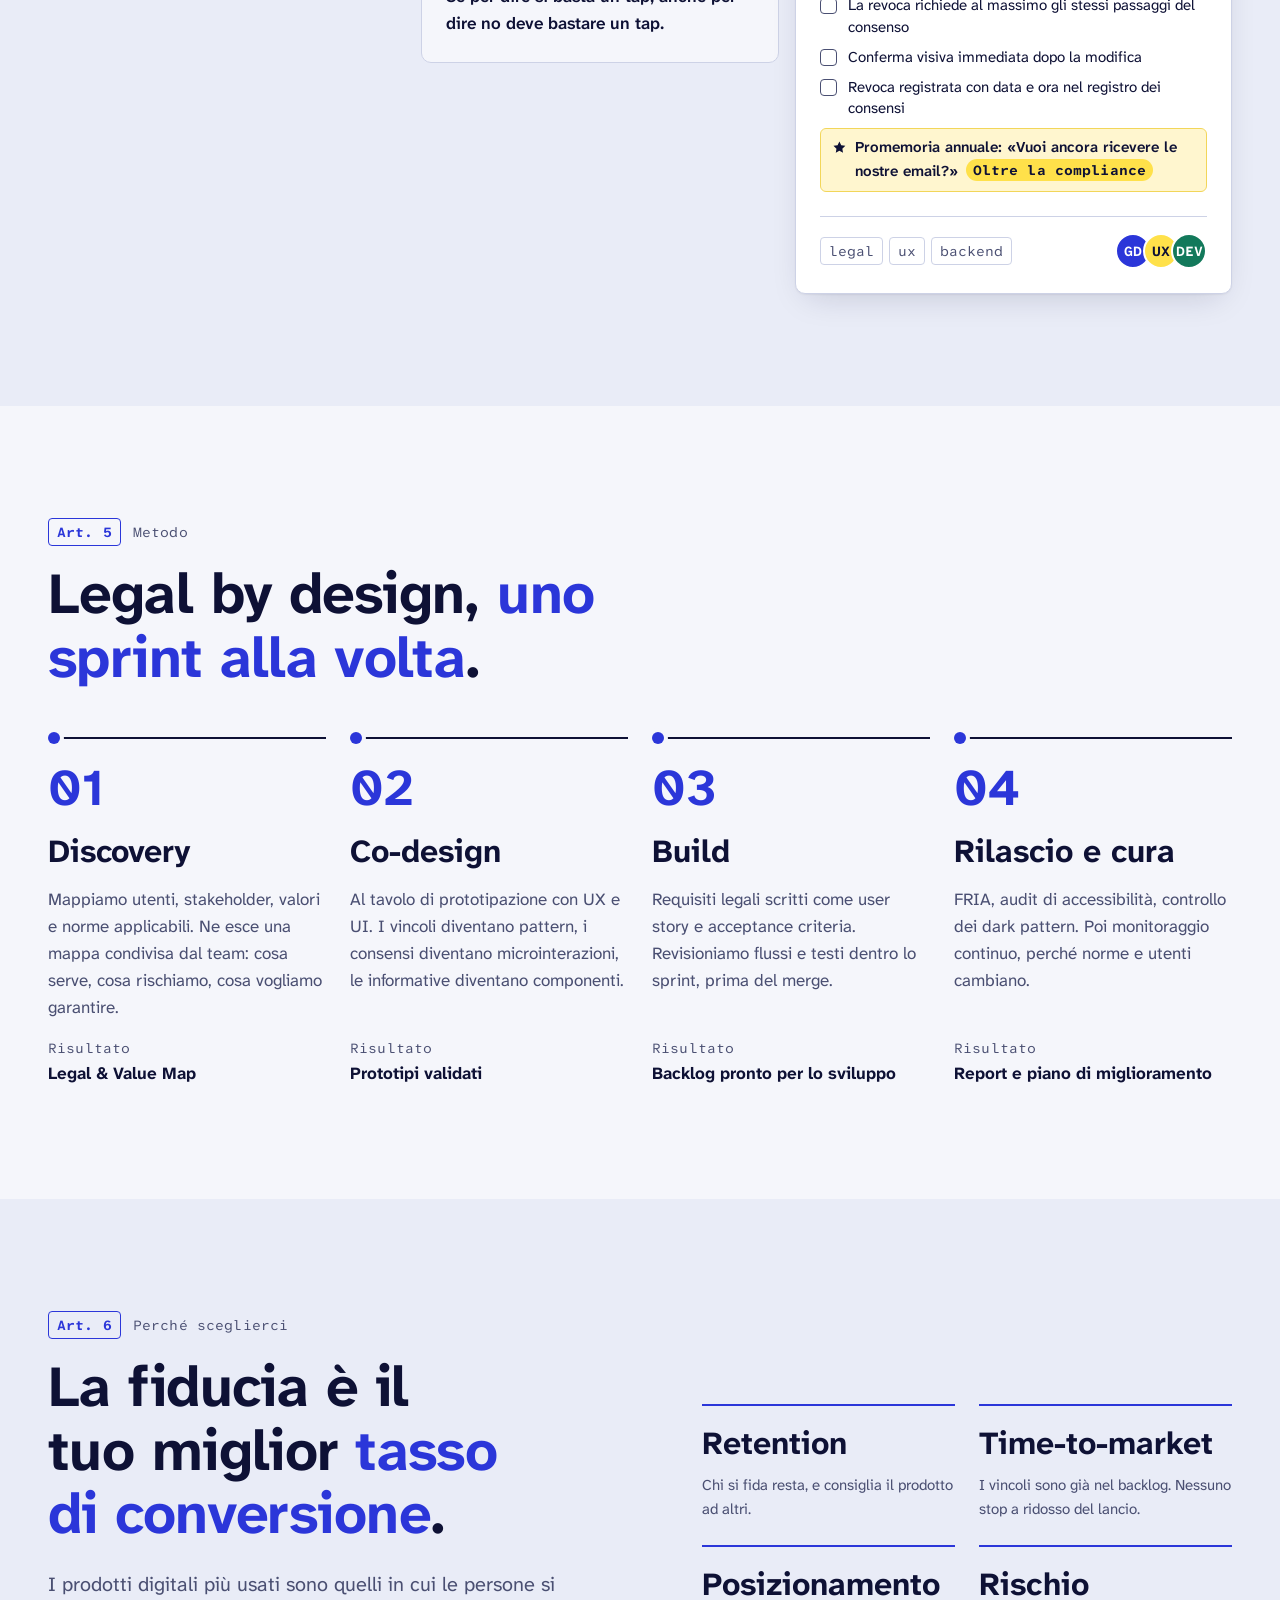
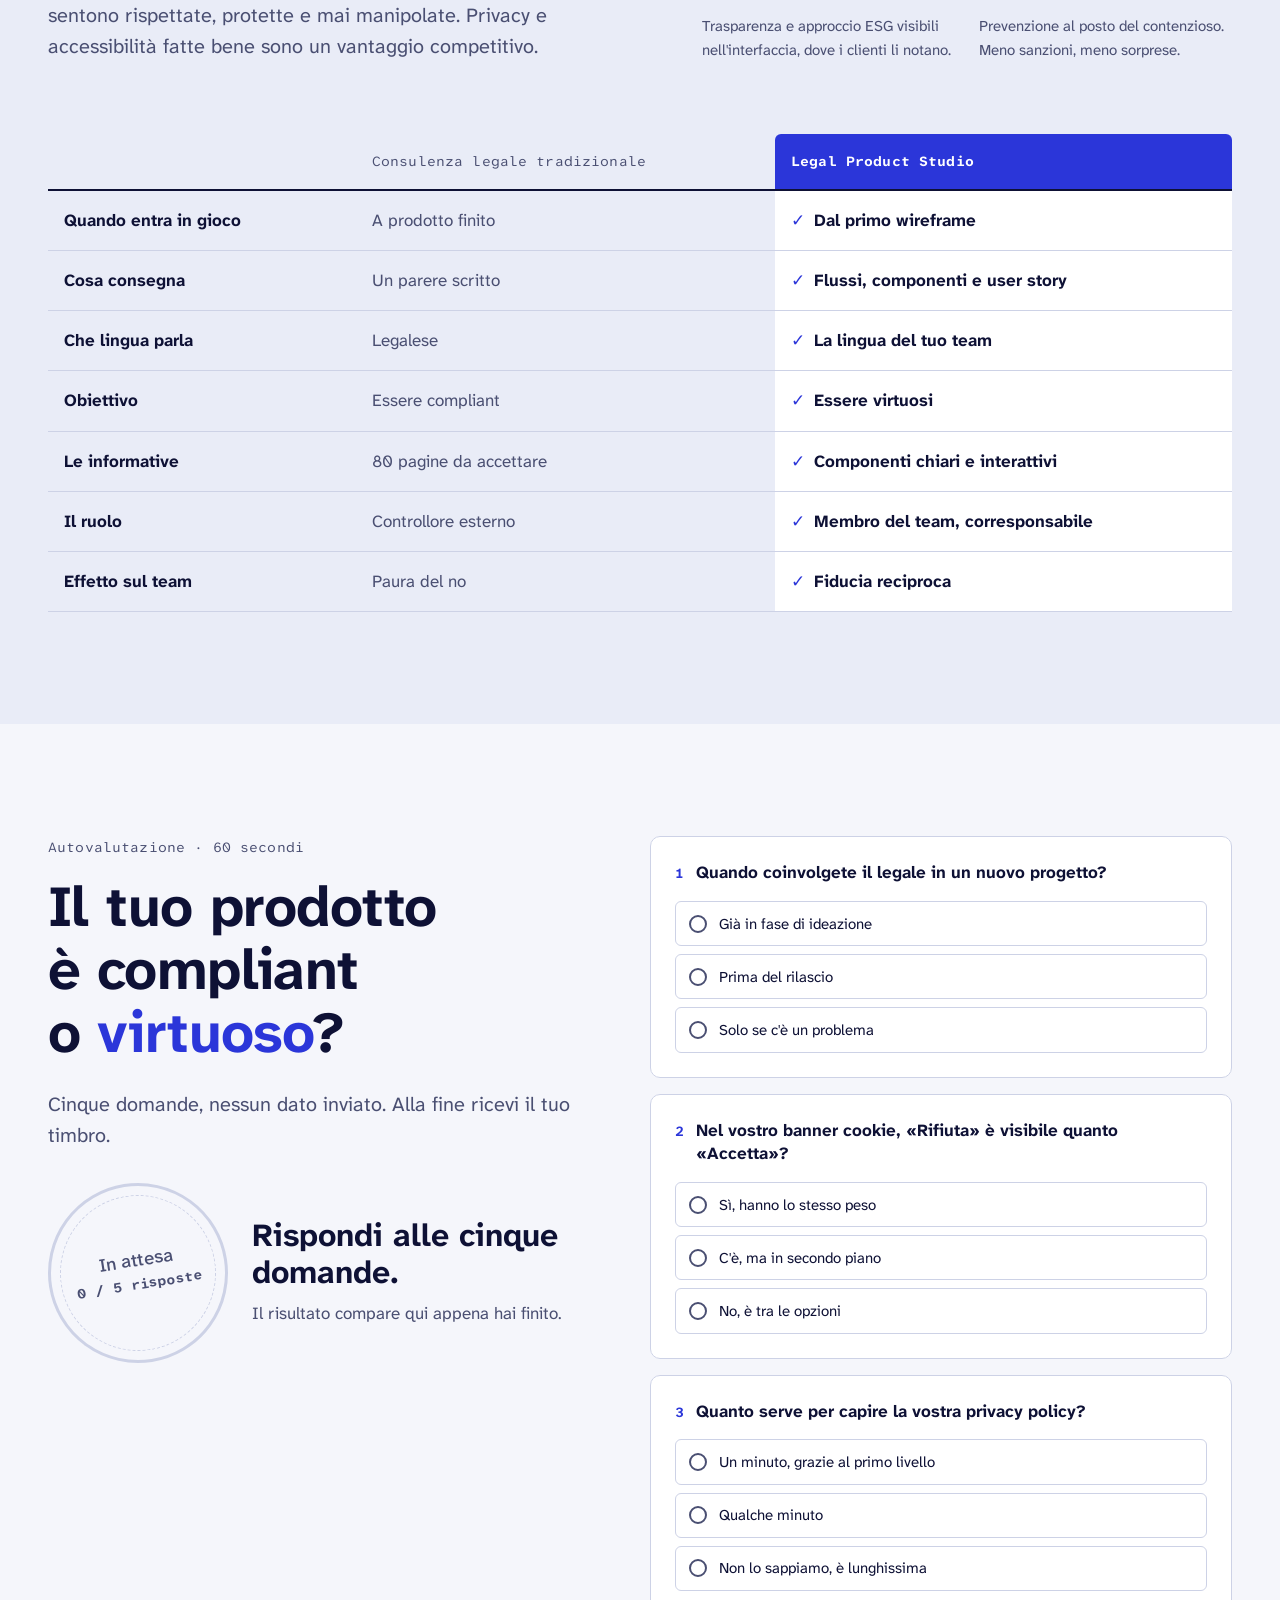
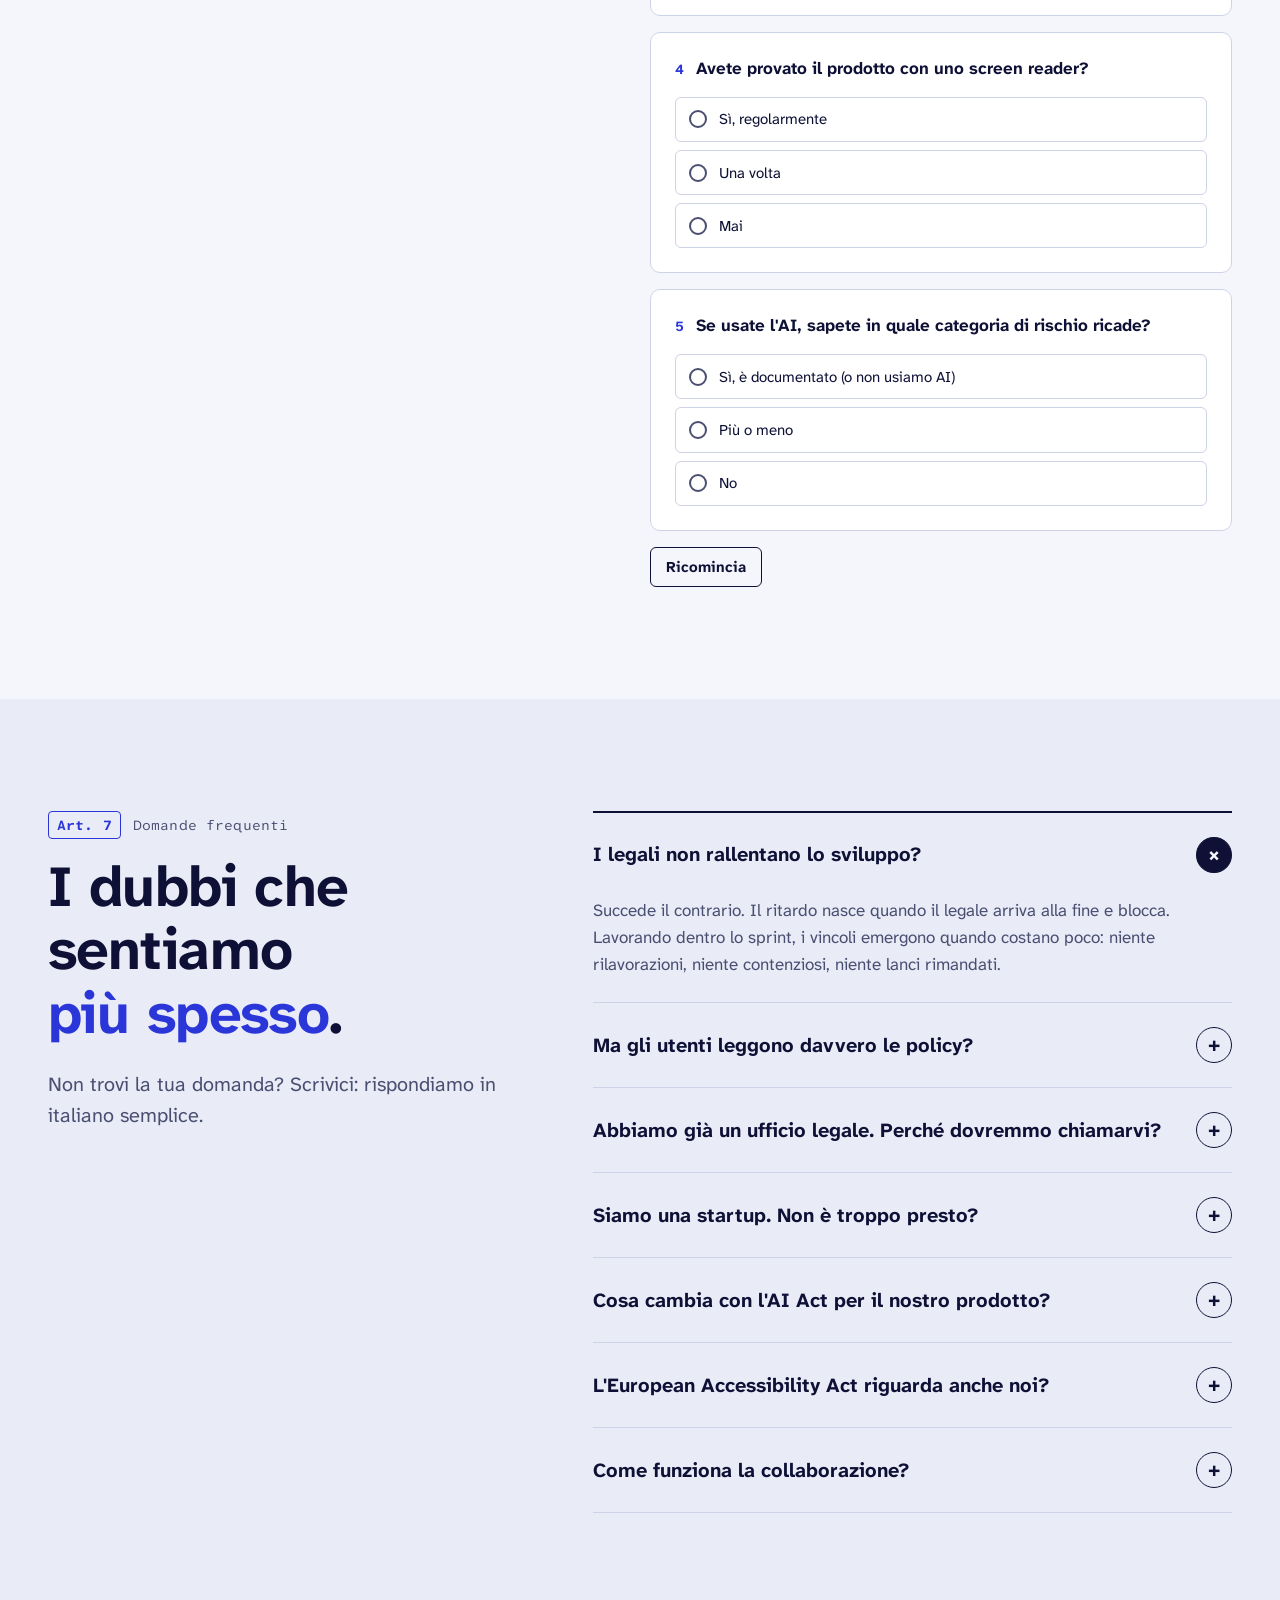
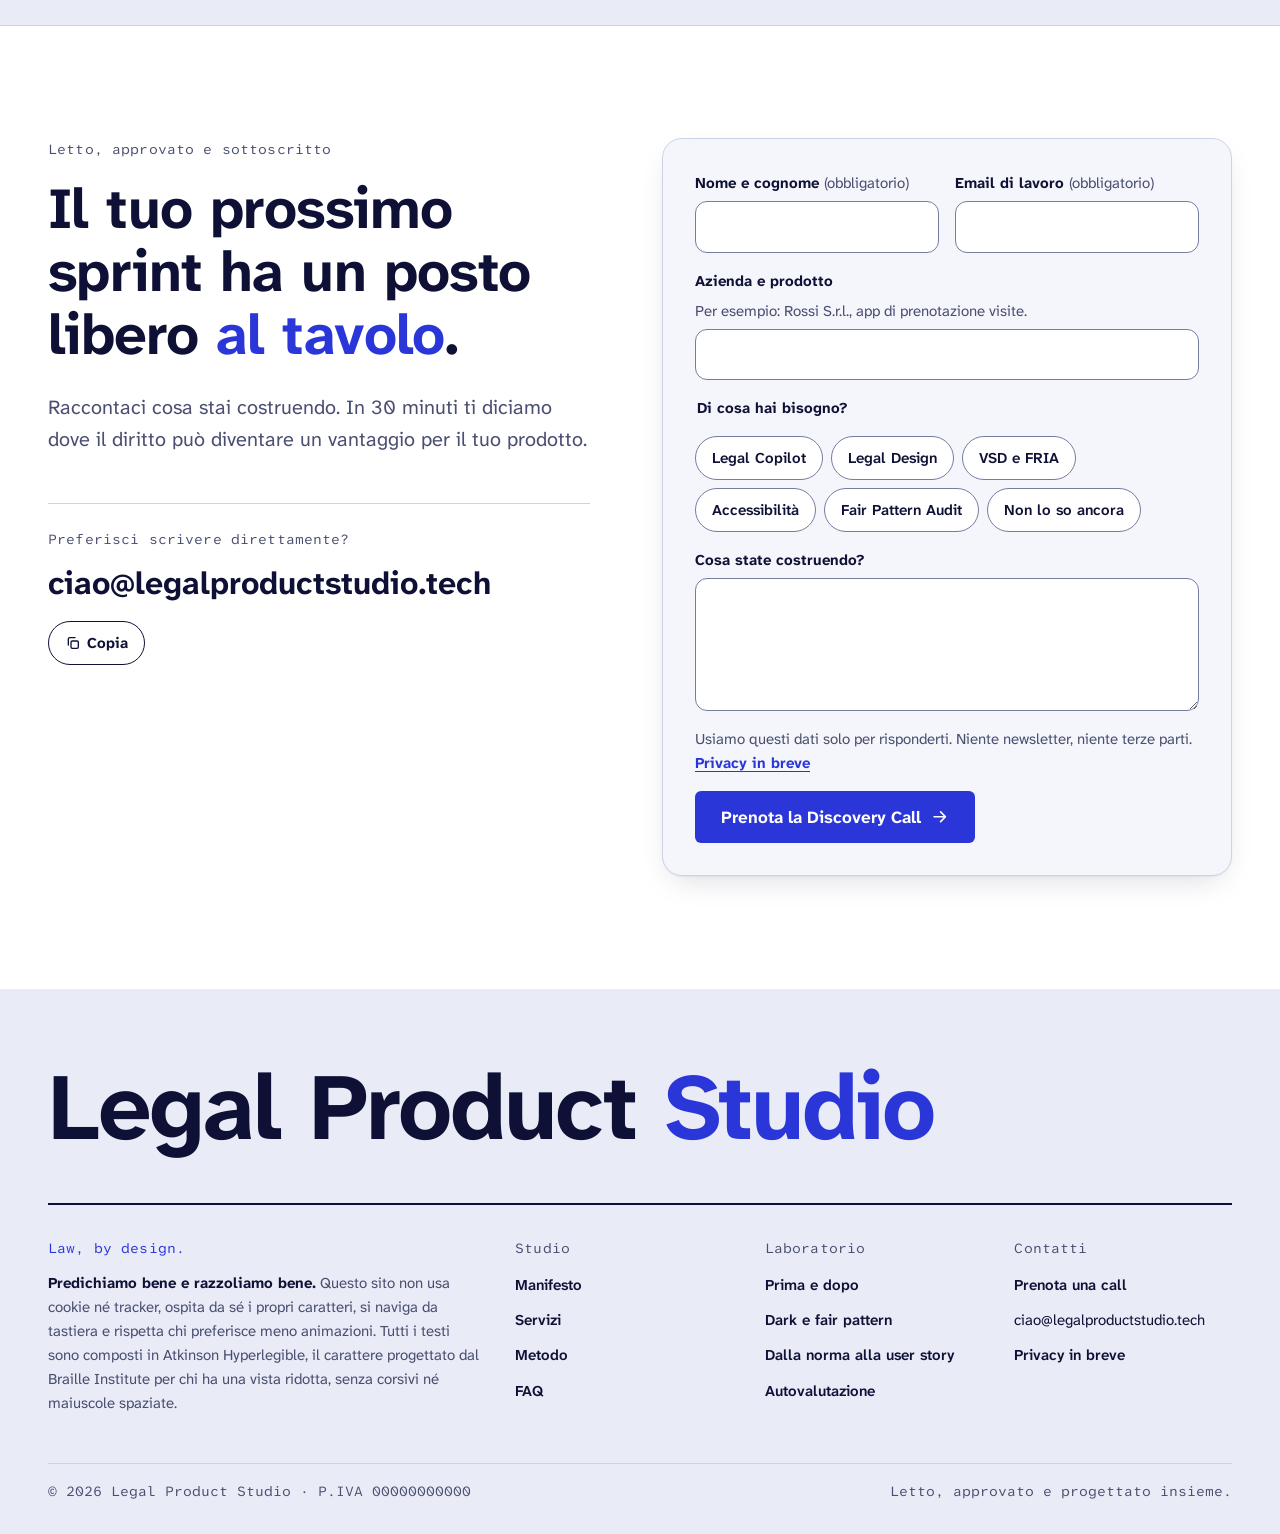
==== commit 8e548dec: "Prepare the site for GitHub Pages Add .nojekyll so Pages serves the files as they are, make the Open" ====
--- a/index.html
+++ b/index.html
@@ -11,7 +11,8 @@
   <meta property="og:locale" content="it_IT">
   <meta property="og:title" content="Legal Product Studio · Law, by design.">
   <meta property="og:description" content="Portiamo il diritto nel tuo prodotto dal primo giorno. Legal design, Value Sensitive Design, FRIA e accessibilità per team di prodotto.">
-  <meta property="og:image" content="assets/img/og-image.png">
+  <meta property="og:url" content="https://mikpozzo93.github.io/sitoweb2/">
+  <meta property="og:image" content="https://mikpozzo93.github.io/sitoweb2/assets/img/og-image.png">
   <meta name="twitter:card" content="summary_large_image">
   <link rel="icon" href="assets/img/favicon.svg" type="image/svg+xml">
   <link rel="preload" href="assets/fonts/atkinson-hyperlegible-next-latin-wght-normal.woff2" as="font" type="font/woff2" crossorigin>
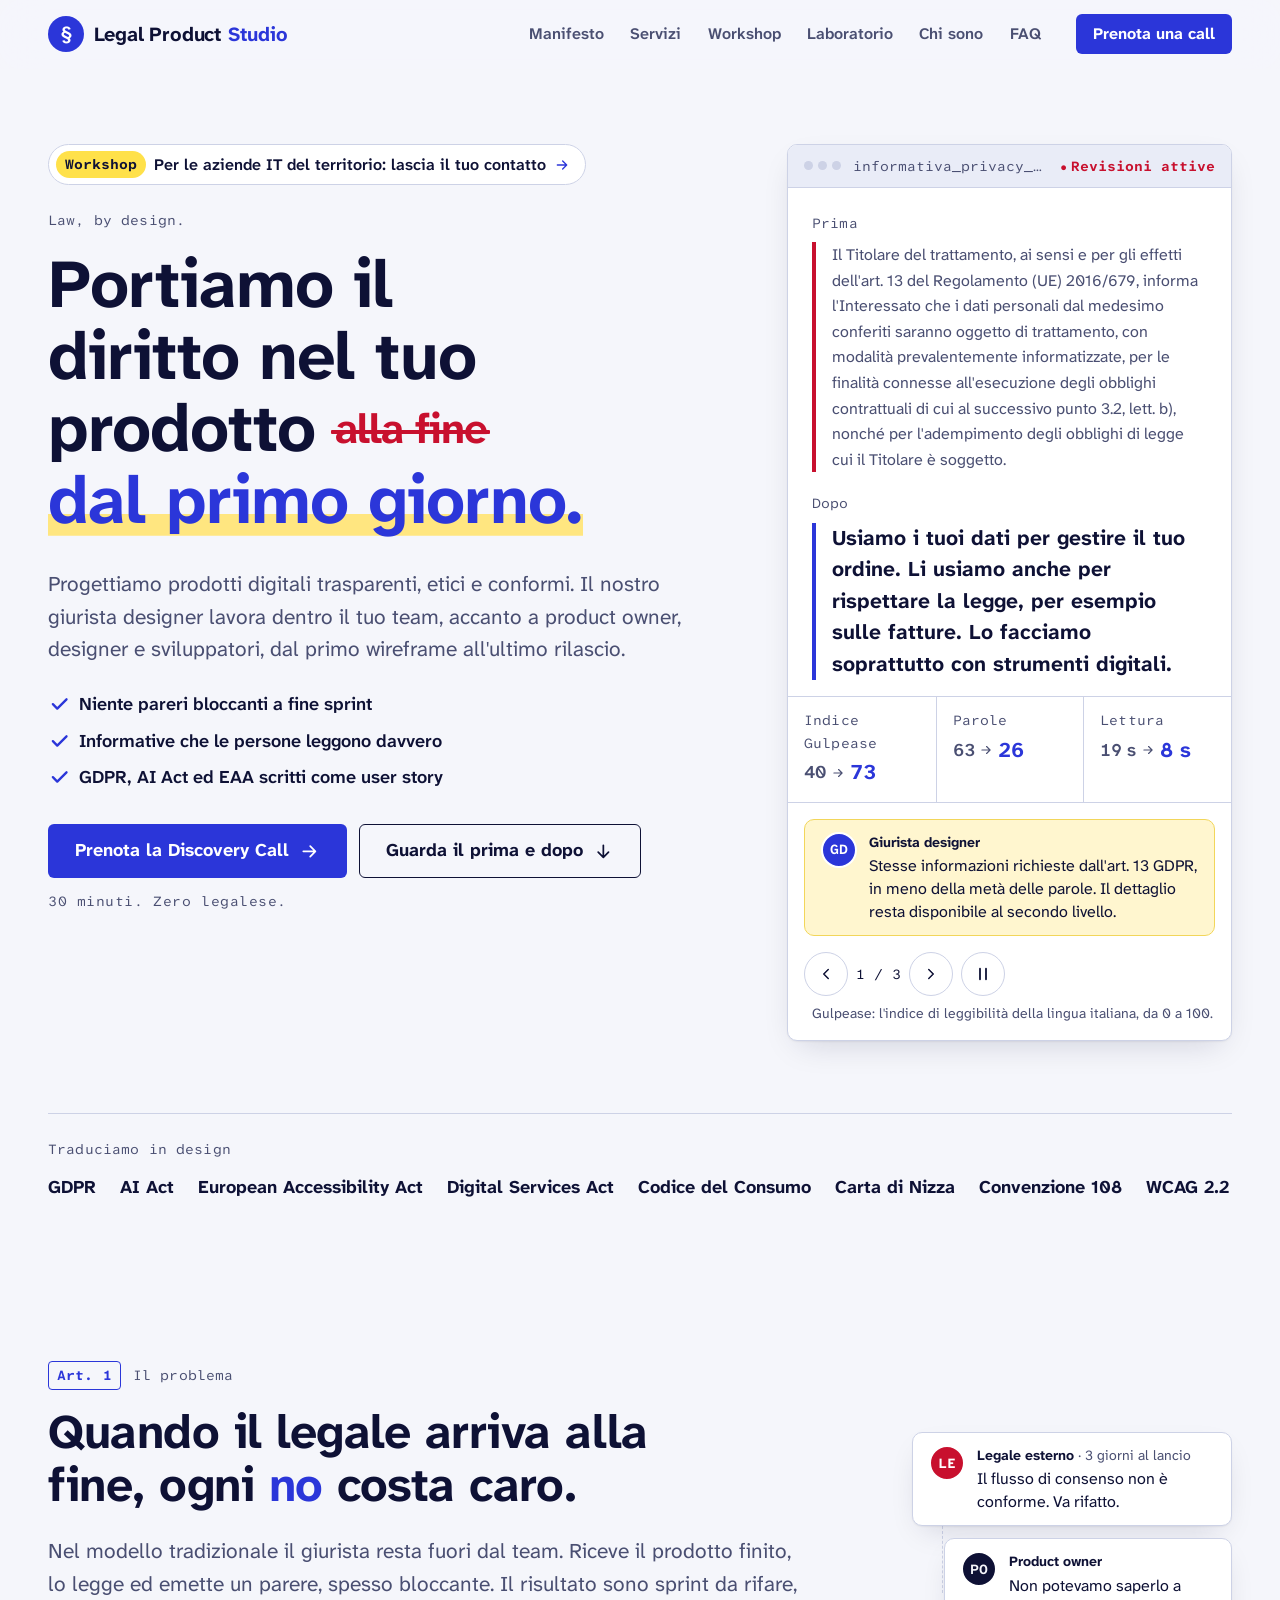
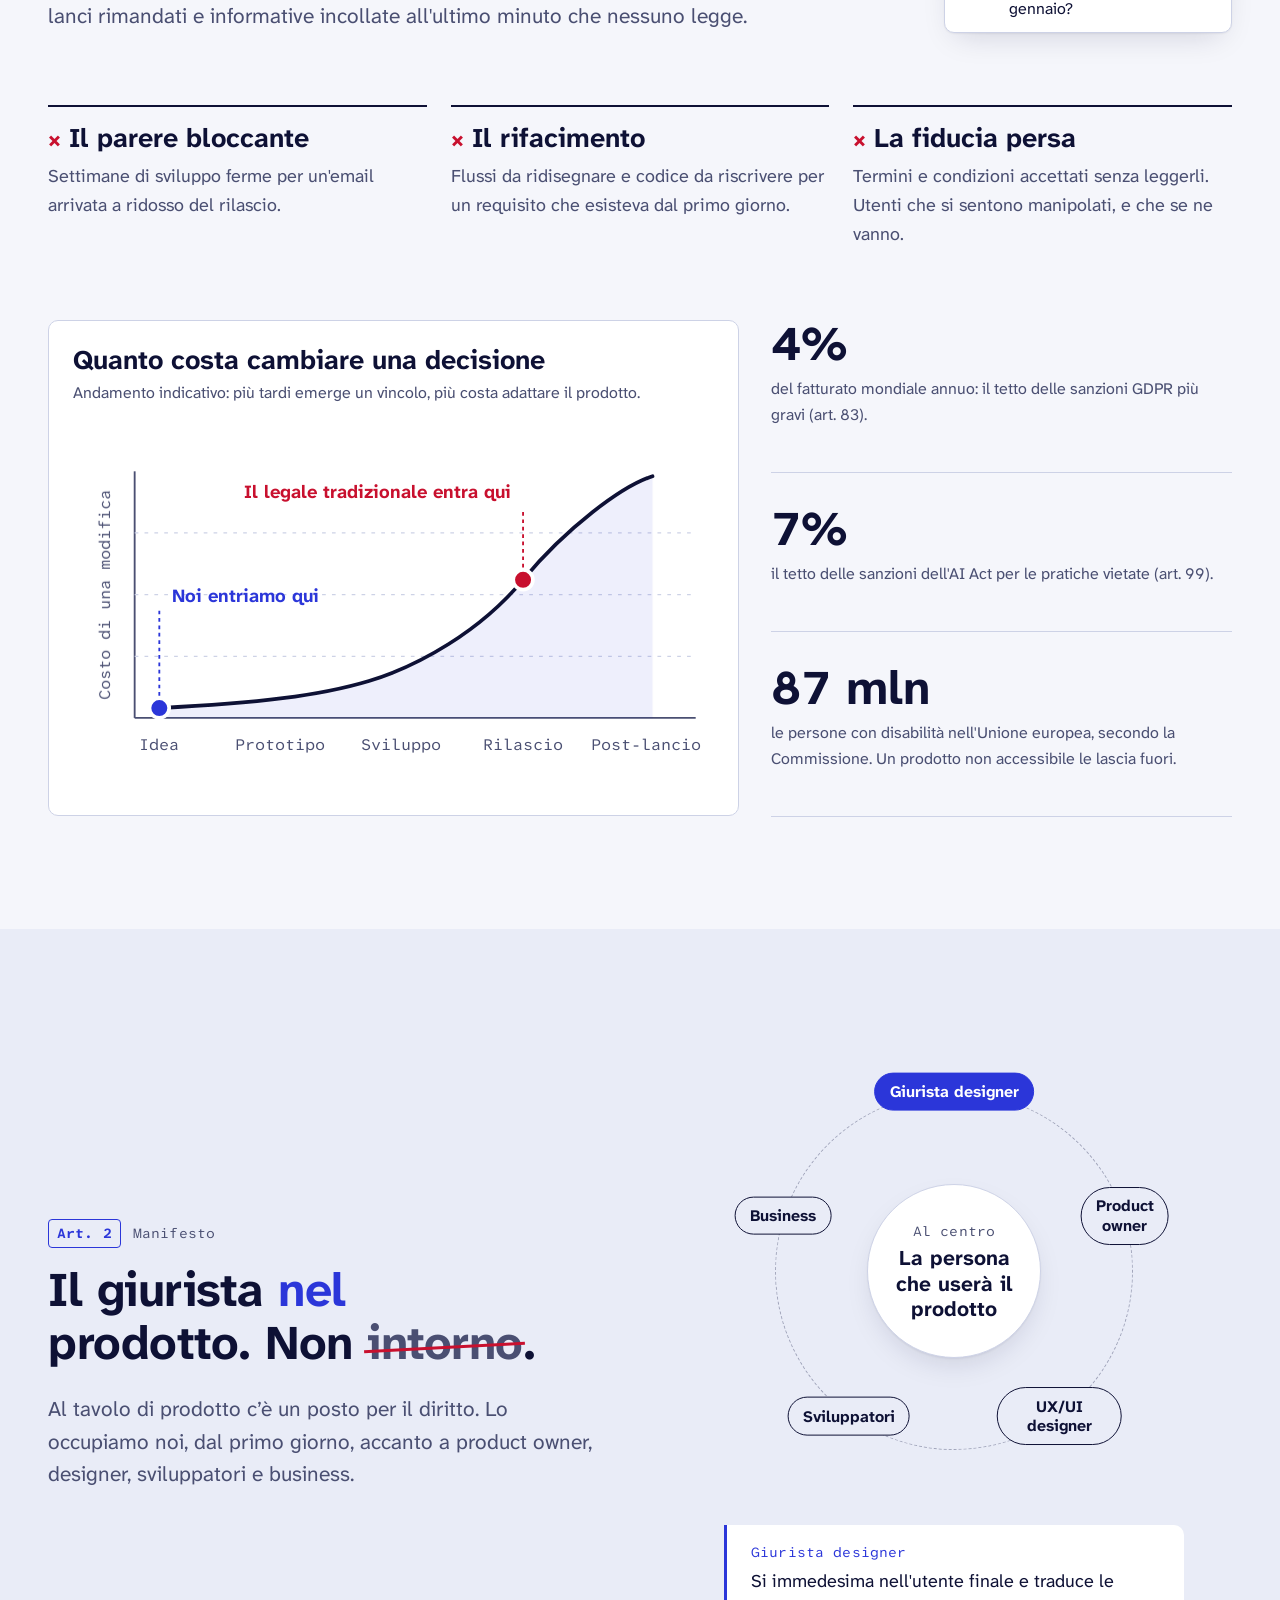
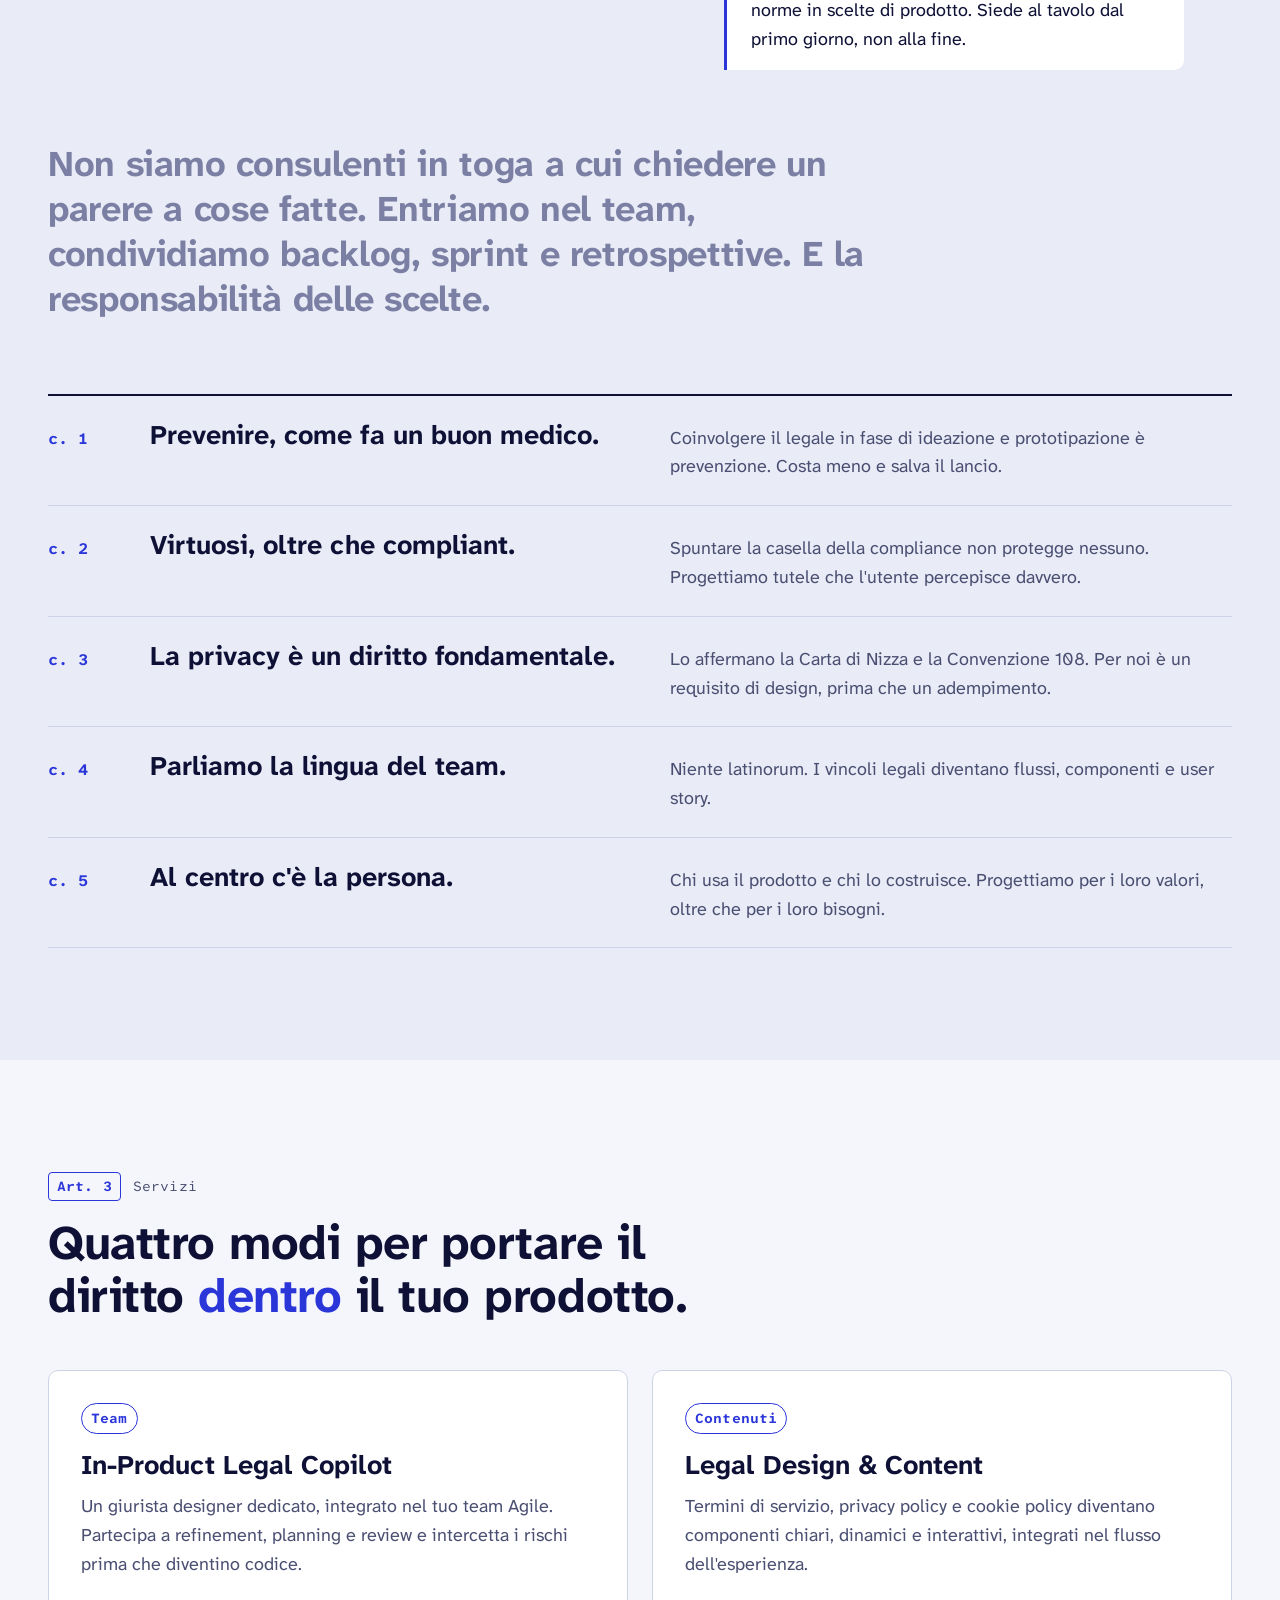
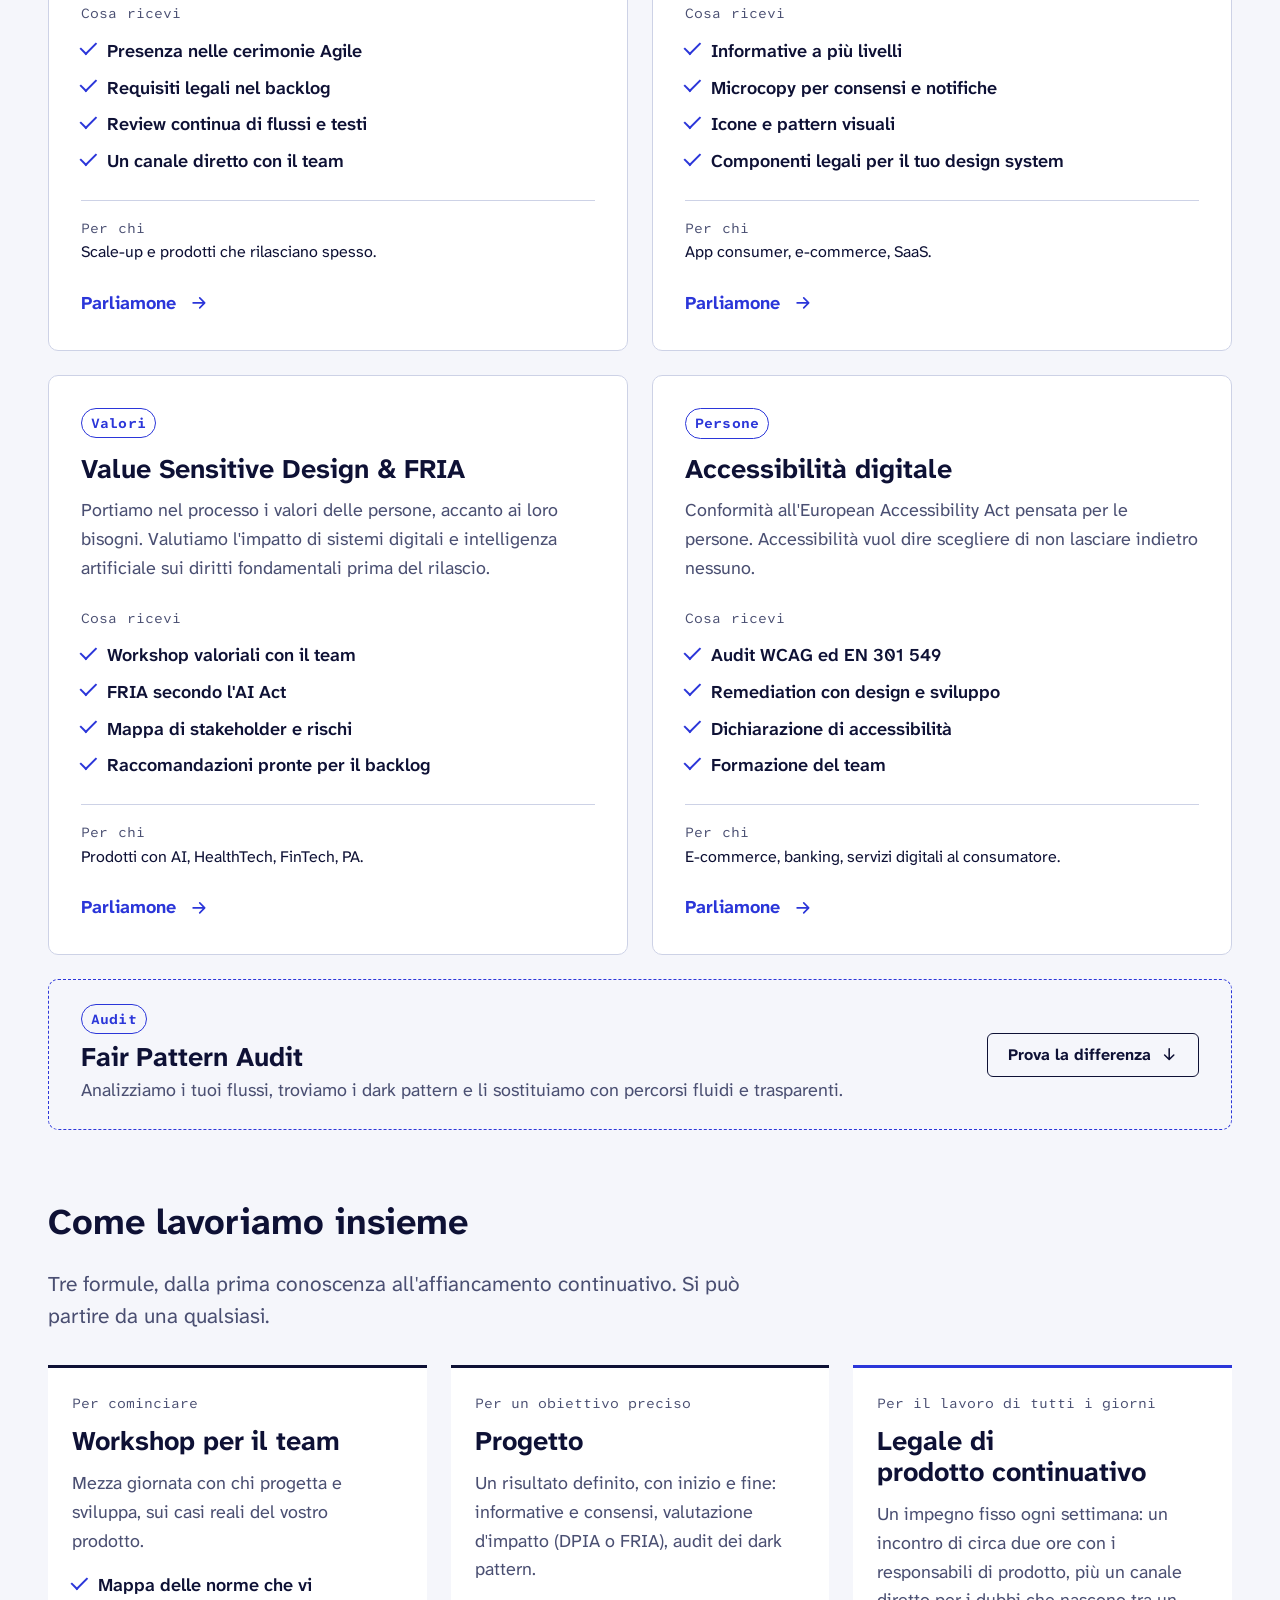
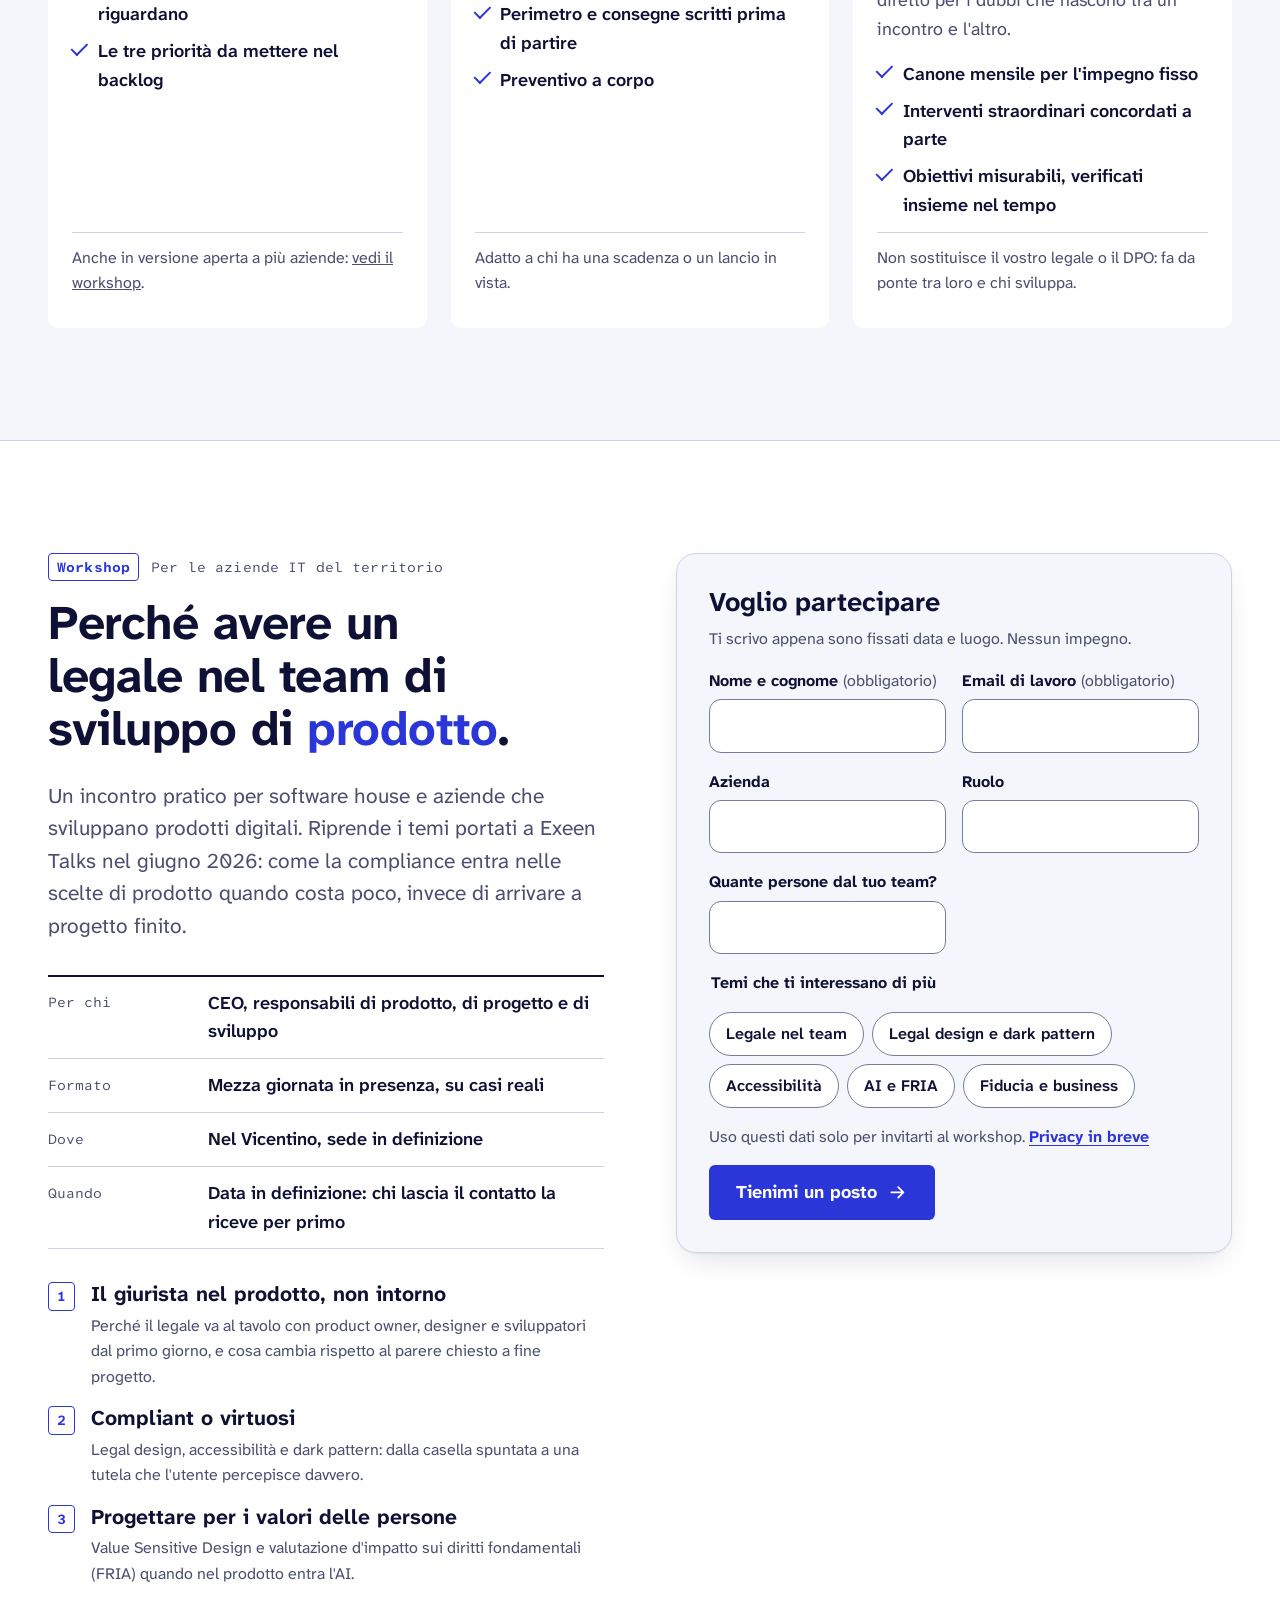
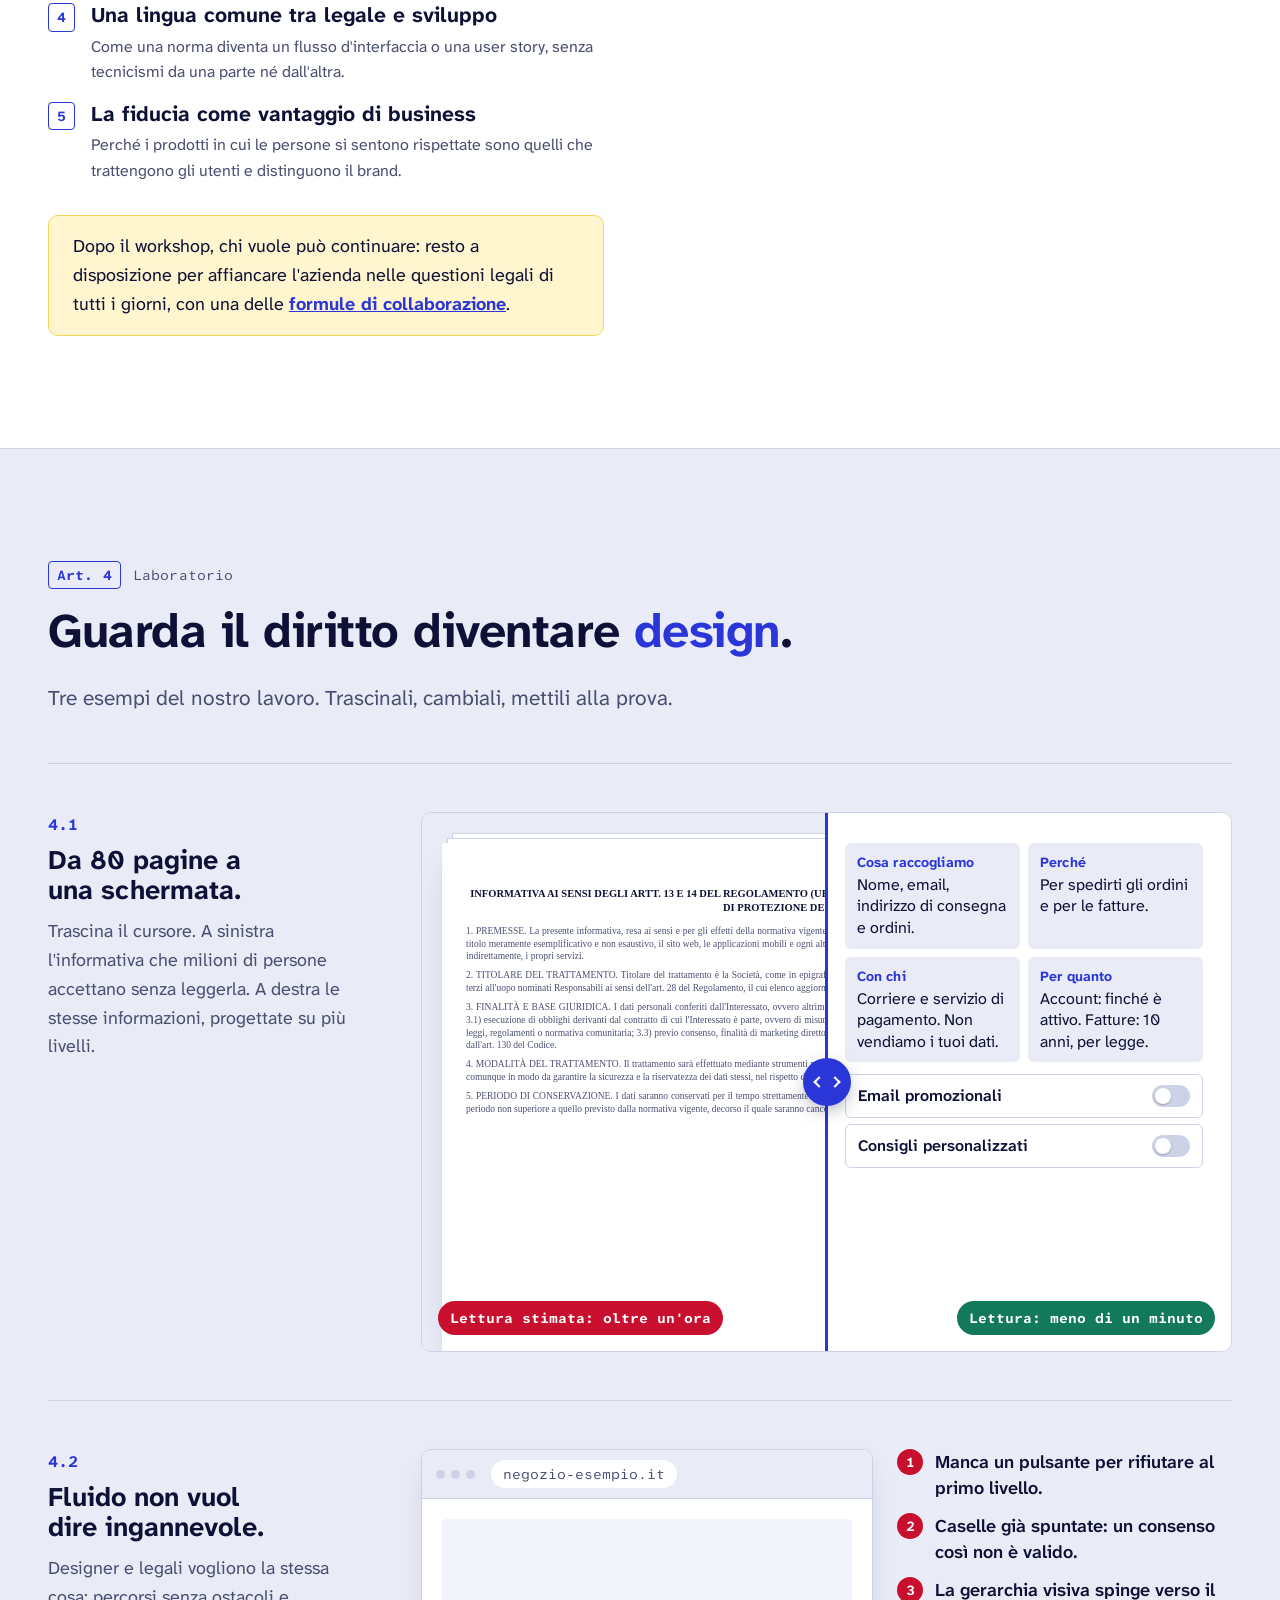
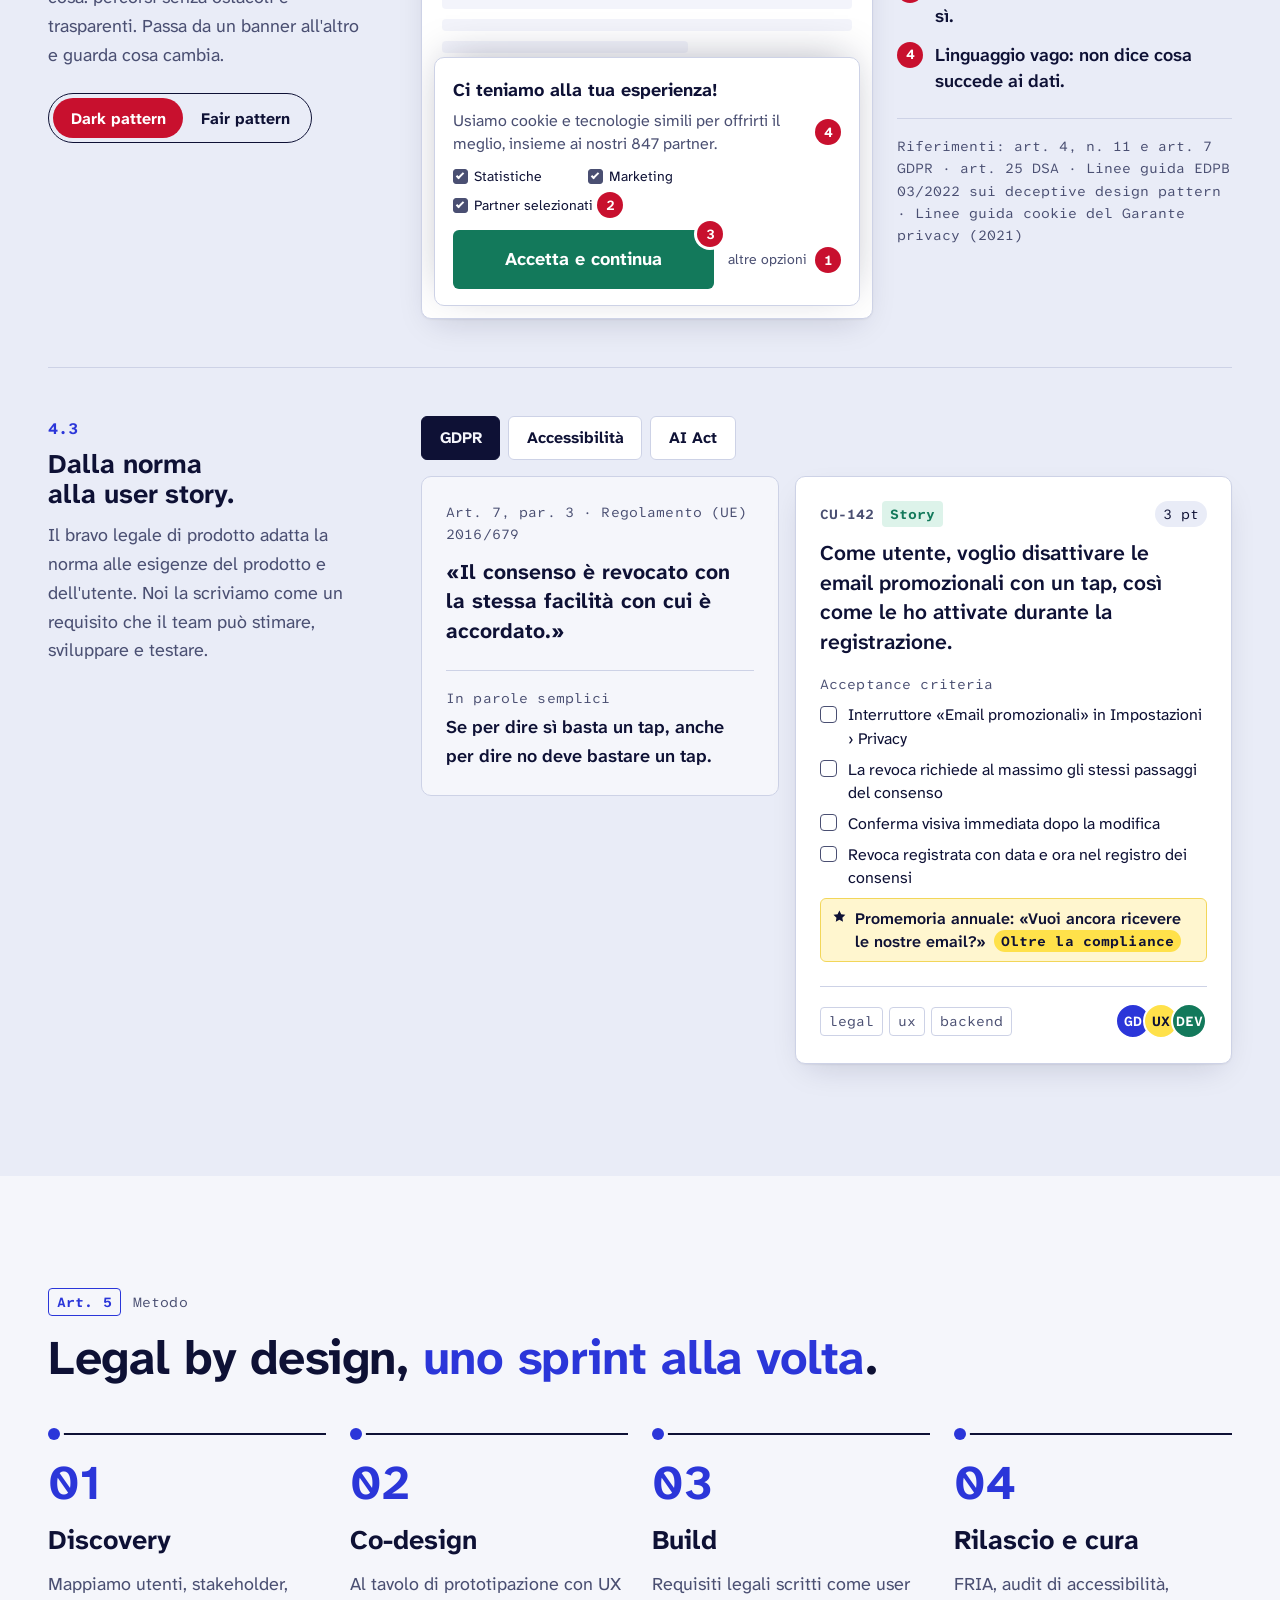
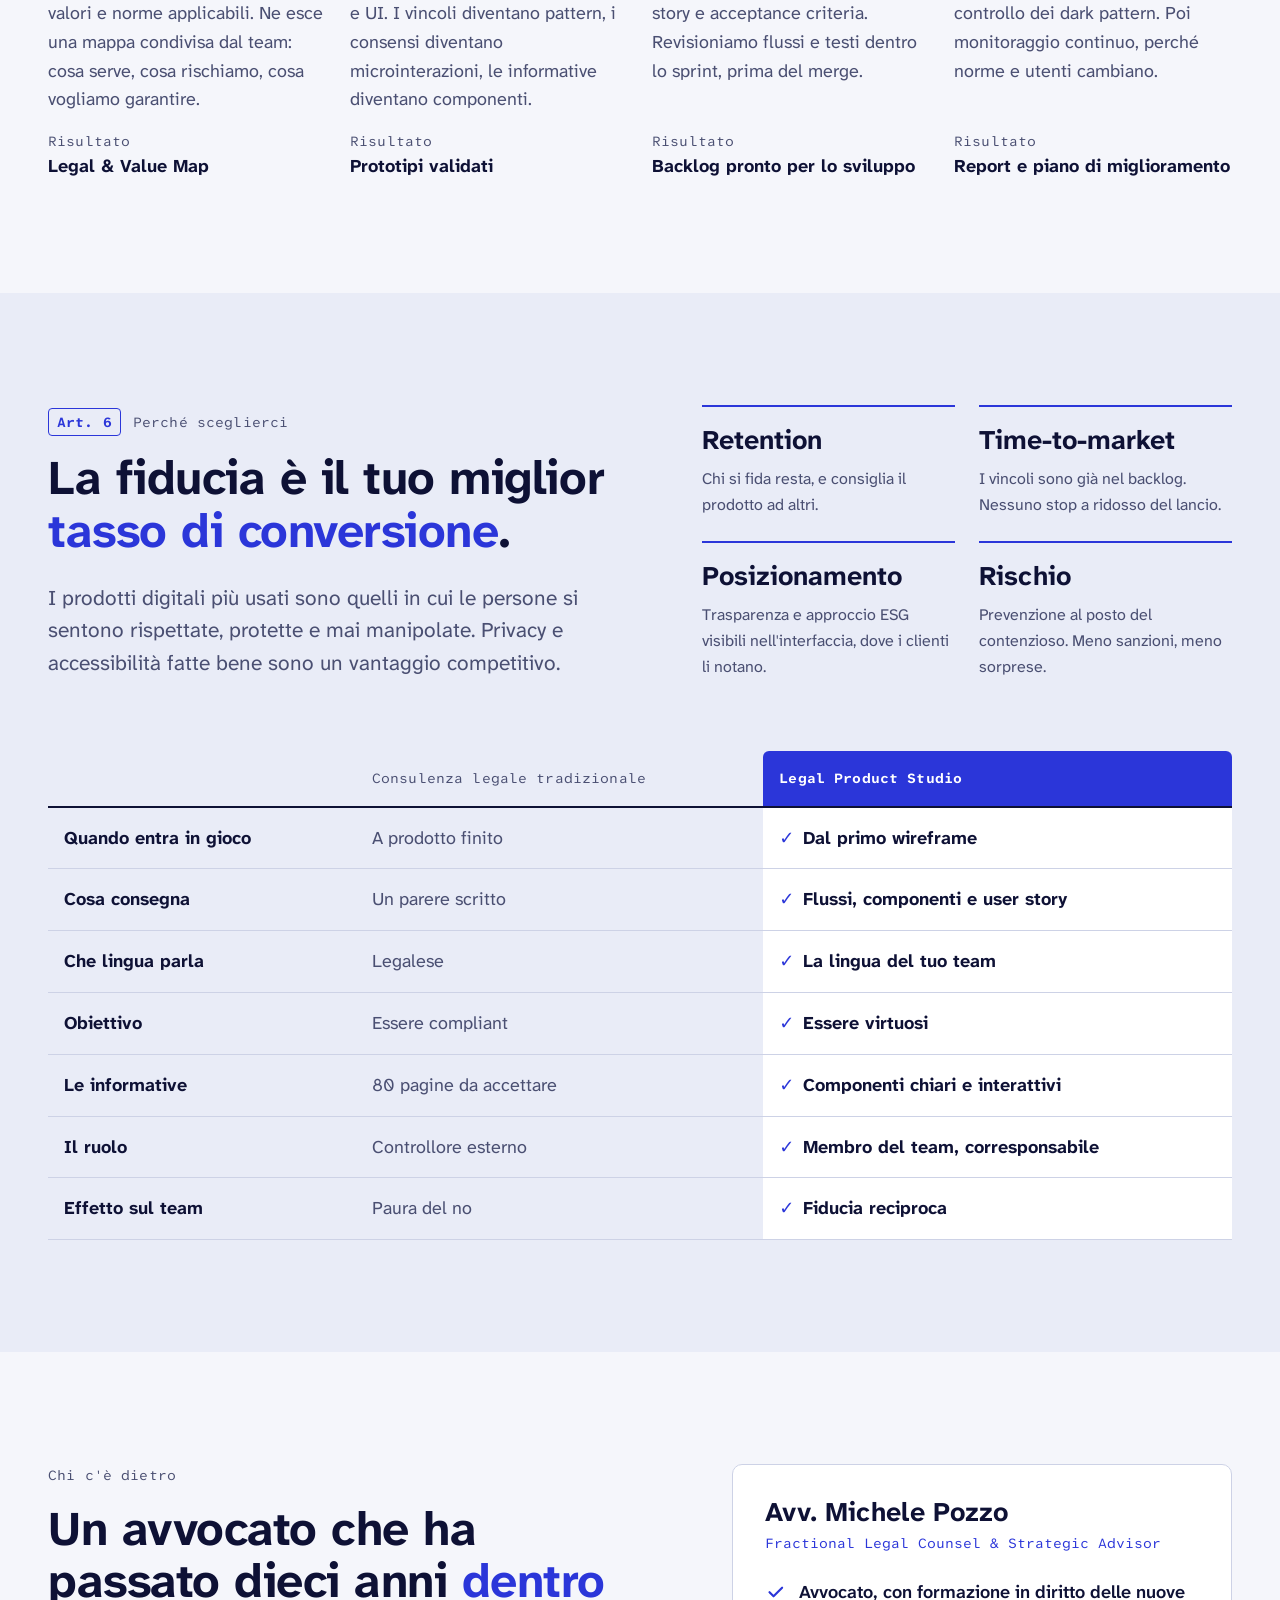
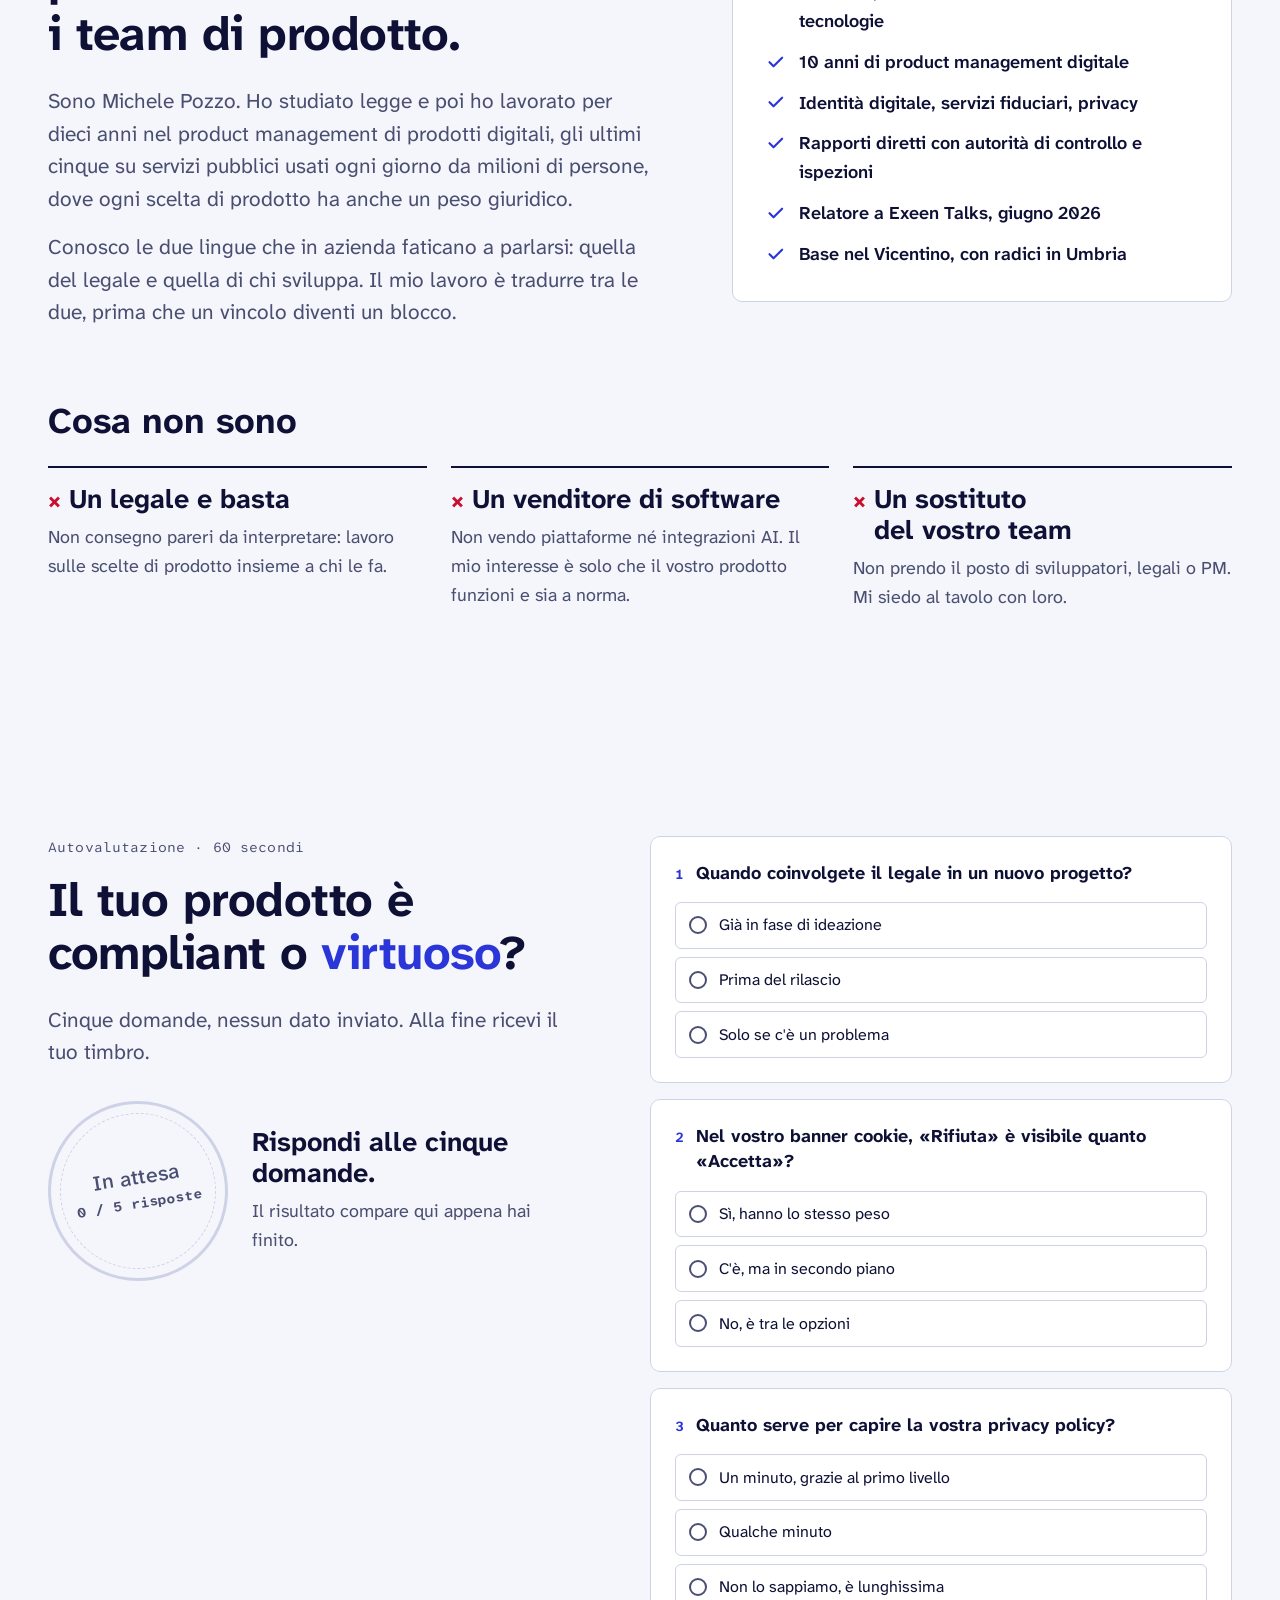
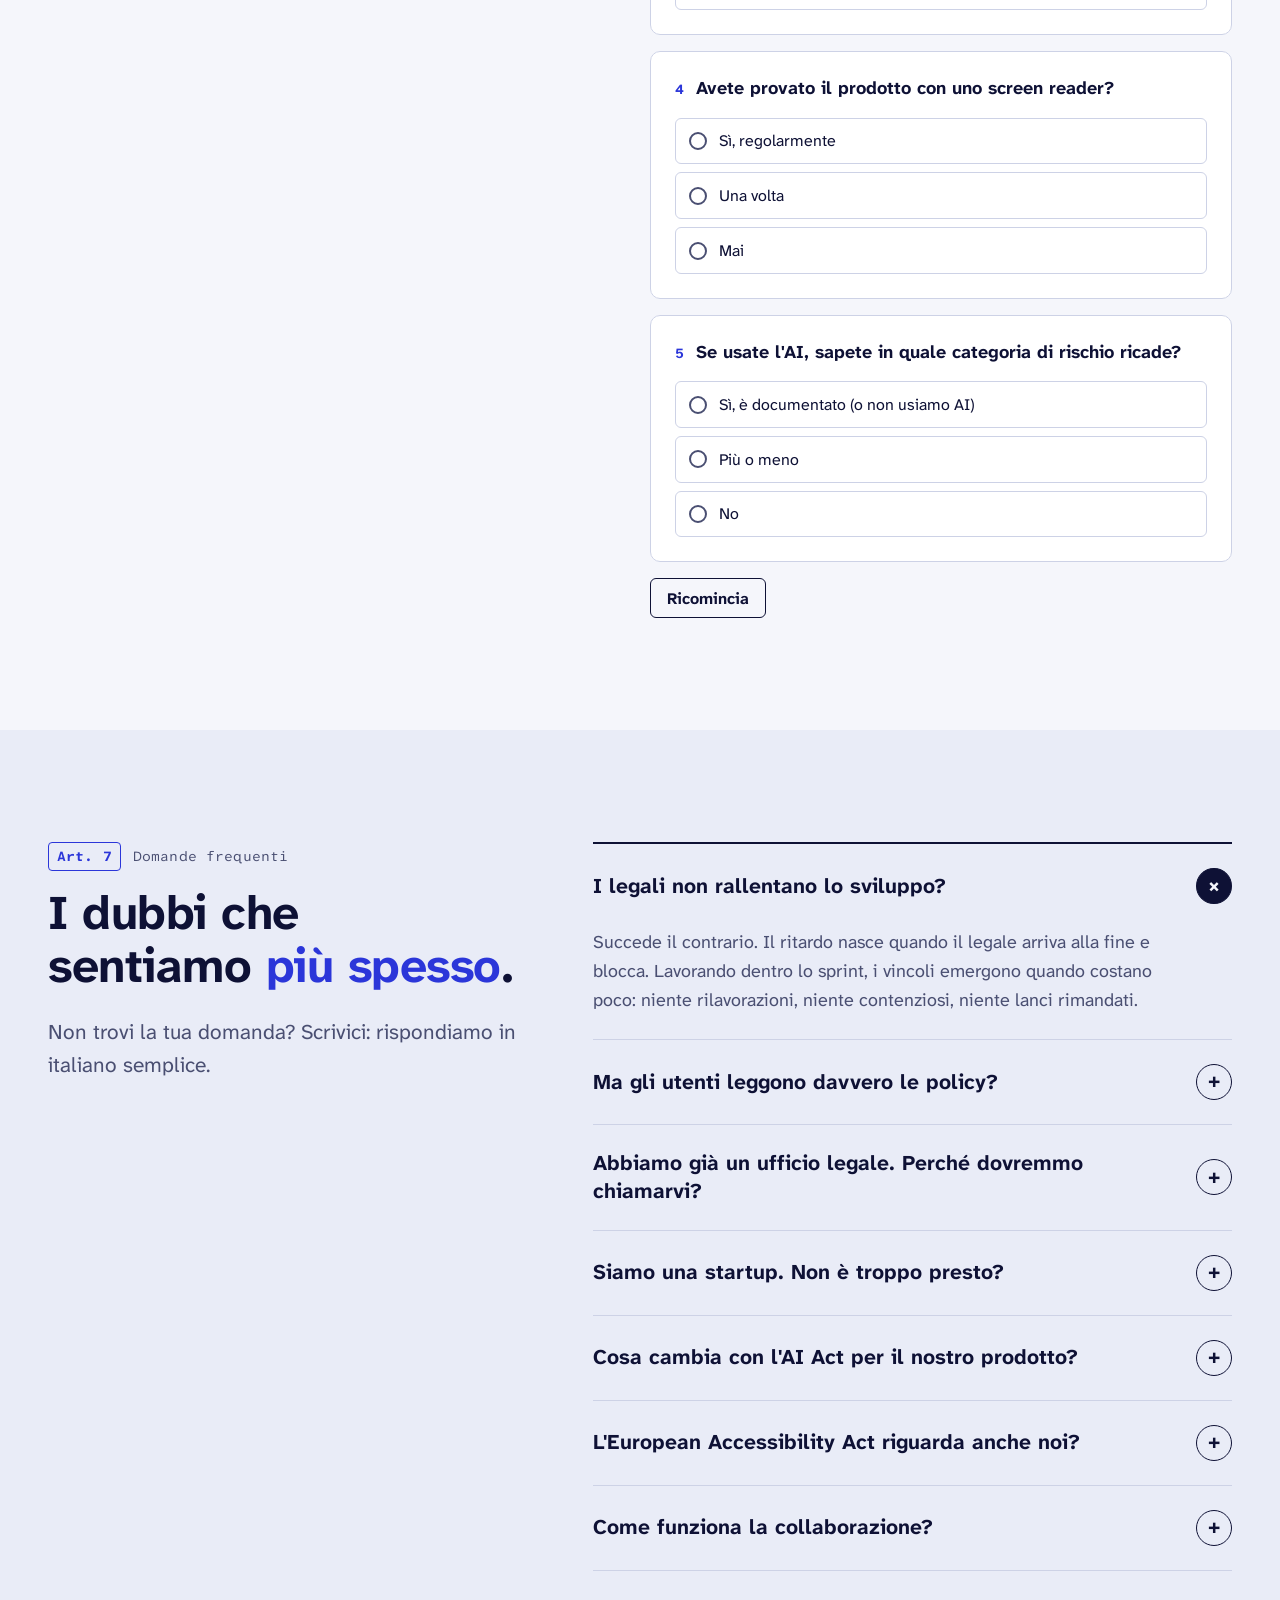
==== commit c935c968: "Bring the workshop and about content into the site The preview had gained content that never reached" ====
--- a/index.html
+++ b/index.html
@@ -50,11 +50,11 @@
     </a>
     <nav class="main-nav" id="main-nav" aria-label="Navigazione principale">
       <ul>
-        <li><a href="#problema">Problema</a></li>
         <li><a href="#manifesto">Manifesto</a></li>
         <li><a href="#servizi">Servizi</a></li>
+        <li><a href="#workshop">Workshop</a></li>
         <li><a href="#laboratorio">Laboratorio</a></li>
-        <li><a href="#metodo">Metodo</a></li>
+        <li><a href="#chi-sono">Chi sono</a></li>
         <li><a href="#faq">FAQ</a></li>
       </ul>
       <a class="btn btn-primary btn-small nav-cta" href="#contatti">Prenota una call</a>
@@ -72,6 +72,7 @@
   <section class="hero" id="top" aria-labelledby="hero-title">
     <div class="wrap hero-grid">
       <div class="hero-copy">
+        <a class="announce" href="#workshop"><b>Workshop</b>Per le aziende IT del territorio: lascia il tuo contatto <svg aria-hidden="true"><use href="#i-arrow"/></svg></a>
         <p class="eyebrow" lang="en">Law, by design.</p>
         <h1 class="hero-title" id="hero-title">
           Portiamo il diritto nel tuo prodotto
@@ -399,6 +400,130 @@
         </div>
         <a class="btn btn-ghost" href="#lab-pattern">Prova la differenza <svg aria-hidden="true"><use href="#i-down"/></svg></a>
       </div>
+
+      <div class="formulas-head" id="formule">
+        <h3 class="h3">Come lavoriamo insieme</h3>
+        <p class="lead">Tre formule, dalla prima conoscenza all'affiancamento continuativo. Si può partire da una qualsiasi.</p>
+      </div>
+      <div class="formulas">
+        <article class="formula">
+          <p class="formula-when">Per cominciare</p>
+          <h3>Workshop per il team</h3>
+          <p>Mezza giornata con chi progetta e sviluppa, sui casi reali del vostro prodotto.</p>
+          <ul class="ticks">
+            <li>Mappa delle norme che vi riguardano</li>
+            <li>Le tre priorità da mettere nel backlog</li>
+          </ul>
+          <p class="formula-note">Anche in versione aperta a più aziende: <a href="#workshop">vedi il workshop</a>.</p>
+        </article>
+        <article class="formula">
+          <p class="formula-when">Per un obiettivo preciso</p>
+          <h3>Progetto</h3>
+          <p>Un risultato definito, con inizio e fine: informative e consensi, valutazione d'impatto (DPIA o FRIA), audit dei dark pattern.</p>
+          <ul class="ticks">
+            <li>Perimetro e consegne scritti prima di partire</li>
+            <li>Preventivo a corpo</li>
+          </ul>
+          <p class="formula-note">Adatto a chi ha una scadenza o un lancio in vista.</p>
+        </article>
+        <article class="formula is-main">
+          <p class="formula-when">Per il lavoro di tutti i giorni</p>
+          <h3>Legale di prodotto continuativo</h3>
+          <p>Un impegno fisso ogni settimana: un incontro di circa due ore con i responsabili di prodotto, più un canale diretto per i dubbi che nascono tra un incontro e l'altro.</p>
+          <ul class="ticks">
+            <li>Canone mensile per l'impegno fisso</li>
+            <li>Interventi straordinari concordati a parte</li>
+            <li>Obiettivi misurabili, verificati insieme nel tempo</li>
+          </ul>
+          <p class="formula-note">Non sostituisce il vostro legale o il DPO: fa da ponte tra loro e chi sviluppa.</p>
+        </article>
+      </div>
+    </div>
+  </section>
+
+  <!-- WORKSHOP -->
+  <section class="section section-ws" id="workshop" aria-labelledby="workshop-title">
+    <div class="wrap workshop-grid">
+      <div class="workshop-copy">
+        <p class="eyebrow"><span class="art">Workshop</span> Per le aziende IT del territorio</p>
+        <h2 class="h2" id="workshop-title">Perché avere un legale nel team di sviluppo di <em>prodotto</em>.</h2>
+        <p class="lead">Un incontro pratico per software house e aziende che sviluppano prodotti digitali. Riprende i temi portati a Exeen Talks nel giugno 2026: come la compliance entra nelle scelte di prodotto quando costa poco, invece di arrivare a progetto finito.</p>
+
+        <dl class="ws-facts">
+          <div><dt>Per chi</dt><dd>CEO, responsabili di prodotto, di progetto e di sviluppo</dd></div>
+          <div><dt>Formato</dt><dd>Mezza giornata in presenza, su casi reali</dd></div>
+          <div><dt>Dove</dt><dd>Nel Vicentino, sede in definizione</dd></div>
+          <div><dt>Quando</dt><dd>Data in definizione: chi lascia il contatto la riceve per primo</dd></div>
+        </dl>
+
+        <div class="topics">
+          <div class="topic">
+            <span class="topic-tag">1</span>
+            <h3>Il giurista nel prodotto, non intorno</h3>
+            <p>Perché il legale va al tavolo con product owner, designer e sviluppatori dal primo giorno, e cosa cambia rispetto al parere chiesto a fine progetto.</p>
+          </div>
+          <div class="topic">
+            <span class="topic-tag">2</span>
+            <h3>Compliant o virtuosi</h3>
+            <p>Legal design, accessibilità e dark pattern: dalla casella spuntata a una tutela che l'utente percepisce davvero.</p>
+          </div>
+          <div class="topic">
+            <span class="topic-tag">3</span>
+            <h3>Progettare per i valori delle persone</h3>
+            <p>Value Sensitive Design e valutazione d'impatto sui diritti fondamentali (FRIA) quando nel prodotto entra l'AI.</p>
+          </div>
+          <div class="topic">
+            <span class="topic-tag">4</span>
+            <h3>Una lingua comune tra legale e sviluppo</h3>
+            <p>Come una norma diventa un flusso d'interfaccia o una user story, senza tecnicismi da una parte né dall'altra.</p>
+          </div>
+          <div class="topic">
+            <span class="topic-tag">5</span>
+            <h3>La fiducia come vantaggio di business</h3>
+            <p>Perché i prodotti in cui le persone si sentono rispettate sono quelli che trattengono gli utenti e distinguono il brand.</p>
+          </div>
+        </div>
+
+        <p class="ws-after">Dopo il workshop, chi vuole può continuare: resto a disposizione per affiancare l'azienda nelle questioni legali di tutti i giorni, con una delle <a href="#formule">formule di collaborazione</a>.</p>
+      </div>
+
+      <form class="contact" id="ws-form" data-endpoint="" data-email="info@legalproductstudio.tech" novalidate>
+        <p class="ws-form-title">Voglio partecipare</p>
+        <p class="ws-form-sub">Ti scrivo appena sono fissati data e luogo. Nessun impegno.</p>
+        <div class="field">
+          <label for="w-name">Nome e cognome <span class="req">(obbligatorio)</span></label>
+          <input id="w-name" name="nome" type="text" autocomplete="name" required>
+        </div>
+        <div class="field">
+          <label for="w-email">Email di lavoro <span class="req">(obbligatorio)</span></label>
+          <input id="w-email" name="email" type="email" autocomplete="email" required>
+        </div>
+        <div class="field">
+          <label for="w-company">Azienda</label>
+          <input id="w-company" name="azienda" type="text" autocomplete="organization">
+        </div>
+        <div class="field">
+          <label for="w-role">Ruolo</label>
+          <input id="w-role" name="ruolo" type="text" autocomplete="organization-title">
+        </div>
+        <div class="field">
+          <label for="w-people">Quante persone dal tuo team?</label>
+          <input id="w-people" name="persone" type="number" min="1" max="10" inputmode="numeric">
+        </div>
+        <fieldset class="field field-wide chips">
+          <legend>Temi che ti interessano di più</legend>
+          <label><input type="checkbox" name="temi" value="Legale nel team di prodotto"><span>Legale nel team</span></label>
+          <label><input type="checkbox" name="temi" value="Legal design e dark pattern"><span>Legal design e dark pattern</span></label>
+          <label><input type="checkbox" name="temi" value="Accessibilità"><span>Accessibilità</span></label>
+          <label><input type="checkbox" name="temi" value="AI e FRIA"><span>AI e FRIA</span></label>
+          <label><input type="checkbox" name="temi" value="Fiducia e business"><span>Fiducia e business</span></label>
+        </fieldset>
+        <p class="form-privacy field-wide">Uso questi dati solo per invitarti al workshop. <button type="button" class="link-btn" data-open-privacy>Privacy in breve</button></p>
+        <div class="form-actions field-wide">
+          <button type="submit" class="btn btn-primary btn-lg">Tienimi un posto <svg aria-hidden="true"><use href="#i-arrow"/></svg></button>
+        </div>
+        <p class="form-status field-wide" id="ws-status" role="status" hidden></p>
+      </form>
     </div>
   </section>
 
@@ -688,6 +813,50 @@
             <tr><th scope="row">Effetto sul team</th><td data-label="Tradizionale" class="vs-old">Paura del no</td><td data-label="Legal Product Studio" class="vs-us">Fiducia reciproca</td></tr>
           </tbody>
         </table>
+      </div>
+    </div>
+  </section>
+
+  <!-- CHI SONO -->
+  <section class="section" id="chi-sono" aria-labelledby="chi-sono-title">
+    <div class="wrap">
+      <div class="about-grid">
+        <div class="about-copy">
+          <p class="eyebrow">Chi c'è dietro</p>
+          <h2 class="h2" id="chi-sono-title">Un avvocato che ha passato dieci anni <em>dentro</em> i team di prodotto.</h2>
+          <p class="lead">Sono Michele Pozzo. Ho studiato legge e poi ho lavorato per dieci anni nel product management di prodotti digitali, gli ultimi cinque su servizi pubblici usati ogni giorno da milioni di persone, dove ogni scelta di prodotto ha anche un peso giuridico.</p>
+          <p class="lead">Conosco le due lingue che in azienda faticano a parlarsi: quella del legale e quella di chi sviluppa. Il mio lavoro è tradurre tra le due, prima che un vincolo diventi un blocco.</p>
+        </div>
+        <div class="about-card" role="group" aria-label="In breve">
+          <p class="about-name">Avv. Michele Pozzo</p>
+          <p class="about-role">Fractional Legal Counsel &amp; Strategic Advisor</p>
+          <ul class="about-facts">
+            <li><svg aria-hidden="true"><use href="#i-check"/></svg>Avvocato, con formazione in diritto delle nuove tecnologie</li>
+            <li><svg aria-hidden="true"><use href="#i-check"/></svg>10 anni di product management digitale</li>
+            <li><svg aria-hidden="true"><use href="#i-check"/></svg>Identità digitale, servizi fiduciari, privacy</li>
+            <li><svg aria-hidden="true"><use href="#i-check"/></svg>Rapporti diretti con autorità di controllo e ispezioni</li>
+            <li><svg aria-hidden="true"><use href="#i-check"/></svg>Relatore a Exeen Talks, giugno 2026</li>
+            <li><svg aria-hidden="true"><use href="#i-check"/></svg>Base nel Vicentino, con radici in Umbria</li>
+          </ul>
+        </div>
+      </div>
+
+      <div class="about-not">
+        <h3 class="h3">Cosa non sono</h3>
+        <div class="pains">
+          <article class="pain">
+            <h3>Un legale e basta</h3>
+            <p>Non consegno pareri da interpretare: lavoro sulle scelte di prodotto insieme a chi le fa.</p>
+          </article>
+          <article class="pain">
+            <h3>Un venditore di software</h3>
+            <p>Non vendo piattaforme né integrazioni AI. Il mio interesse è solo che il vostro prodotto funzioni e sia a norma.</p>
+          </article>
+          <article class="pain">
+            <h3>Un sostituto del vostro team</h3>
+            <p>Non prendo il posto di sviluppatori, legali o PM. Mi siedo al tavolo con loro.</p>
+          </article>
+        </div>
       </div>
     </div>
   </section>
@@ -786,7 +955,11 @@
         </details>
         <details class="faq">
           <summary>Come funziona la collaborazione?</summary>
-          <p>Si parte da una Discovery Call di 30 minuti. Poi scegli il formato: un progetto, come il redesign di informative e consensi; un audit di accessibilità, dark pattern o FRIA; oppure il Legal Copilot continuativo, integrato nei tuoi sprint.</p>
+          <p>Si parte da una Discovery Call di 30 minuti o dal workshop. Poi scegli la formula: un progetto con un obiettivo preciso, come informative e consensi o una valutazione d'impatto; oppure l'affiancamento continuativo, con un incontro fisso ogni settimana e un canale diretto per i dubbi di tutti i giorni.</p>
+        </details>
+        <details class="faq">
+          <summary>Il workshop è a pagamento? Devo poi prendere un servizio?</summary>
+          <p>I dettagli arrivano a chi lascia il contatto, insieme a data e luogo. Partecipare non impegna a nulla: chi vuole continuare dopo lo dice, chi no porta a casa quello che ha imparato.</p>
         </details>
       </div>
     </div>
@@ -802,14 +975,14 @@
         <div class="direct">
           <p class="direct-label">Preferisci scrivere direttamente?</p>
           <p class="direct-row">
-            <span class="direct-email" id="contact-email">ciao@legalproductstudio.tech</span>
+            <span class="direct-email" id="contact-email">info@legalproductstudio.tech</span>
             <button type="button" class="copy-btn" id="copy-email"><svg aria-hidden="true"><use href="#i-copy"/></svg><span>Copia</span></button>
           </p>
         </div>
       </div>
 
       <!-- Set data-endpoint to a form service URL (e.g. Formspree) to send via POST; leave empty to open the visitor's email client. -->
-      <form class="contact" id="contact-form" data-endpoint="" data-email="ciao@legalproductstudio.tech" novalidate>
+      <form class="contact" id="contact-form" data-endpoint="" data-email="info@legalproductstudio.tech" novalidate>
         <div class="field">
           <label for="f-name">Nome e cognome <span class="req">(obbligatorio)</span></label>
           <input id="f-name" name="nome" type="text" autocomplete="name" required>
@@ -860,6 +1033,7 @@
           <li><a href="#manifesto">Manifesto</a></li>
           <li><a href="#servizi">Servizi</a></li>
           <li><a href="#metodo">Metodo</a></li>
+          <li><a href="#chi-sono">Chi sono</a></li>
           <li><a href="#faq">FAQ</a></li>
         </ul>
       </nav>
@@ -875,14 +1049,15 @@
       <div class="footer-nav">
         <p class="footer-h">Contatti</p>
         <ul>
+          <li><a href="#workshop">Iscriviti al workshop</a></li>
           <li><a href="#contatti">Prenota una call</a></li>
-          <li><span class="footer-email">ciao@legalproductstudio.tech</span></li>
+          <li><span class="footer-email">info@legalproductstudio.tech</span></li>
           <li><button type="button" class="link-btn" data-open-privacy>Privacy in breve</button></li>
         </ul>
       </div>
     </div>
     <div class="footer-bottom">
-      <p>© <span id="year">2026</span> Legal Product Studio · P.IVA 00000000000</p>
+      <p>© <span id="year">2026</span> Legal Product Studio · Avv. Michele Pozzo · P.IVA [inserire]</p>
       <p>Letto, approvato e progettato insieme.</p>
     </div>
   </div>
@@ -896,13 +1071,13 @@
     <p class="eyebrow">Primo livello</p>
     <h2 class="h3" id="privacy-title">Privacy in breve</h2>
     <dl class="privacy-list">
-      <div><dt>Cosa raccogliamo</dt><dd>Solo i dati che scrivi nel modulo di contatto.</dd></div>
-      <div><dt>Perché</dt><dd>Per rispondere alla tua richiesta.</dd></div>
+      <div><dt>Cosa raccogliamo</dt><dd>Solo i dati che scrivi nei moduli di contatto e di iscrizione al workshop.</dd></div>
+      <div><dt>Perché</dt><dd>Per rispondere alla tua richiesta o invitarti al workshop. La base giuridica è la tua richiesta (art. 6, par. 1, lett. b GDPR).</dd></div>
       <div><dt>Cookie e tracker</dt><dd>Nessuno.</dd></div>
       <div><dt>Terze parti</dt><dd>Nessuna. Anche i caratteri tipografici sono ospitati qui.</dd></div>
       <div><dt>Per quanto</dt><dd>Il tempo necessario a gestire la richiesta.</dd></div>
-      <div><dt>I tuoi diritti</dt><dd>Accesso, rettifica, cancellazione e opposizione: scrivi a ciao@legalproductstudio.tech. Puoi anche rivolgerti al Garante per la protezione dei dati personali.</dd></div>
-      <div><dt>Titolare</dt><dd>Legal Product Studio, [ragione sociale e indirizzo].</dd></div>
+      <div><dt>I tuoi diritti</dt><dd>Accesso, rettifica, cancellazione e opposizione: scrivi a info@legalproductstudio.tech. Puoi anche rivolgerti al Garante per la protezione dei dati personali.</dd></div>
+      <div><dt>Titolare</dt><dd>Avv. Michele Pozzo (Legal Product Studio), [indirizzo dello studio].</dd></div>
     </dl>
     <form method="dialog" class="privacy-actions">
       <button class="btn btn-primary" type="submit">Ho capito</button>
--- a/assets/css/styles.css
+++ b/assets/css/styles.css
@@ -39,13 +39,18 @@
   --f-body: "Atkinson Hyperlegible Next", "Atkinson Hyperlegible", system-ui, -apple-system, "Segoe UI", sans-serif;
   --f-mono: "Atkinson Hyperlegible Mono", ui-monospace, "SFMono-Regular", Menlo, Consolas, monospace;
 
+  /* Type scale (phone → desktop): labels 14, secondary 16, body 17→18, lead 18→21,
+     card titles 22→28, subsection titles 24→36, section titles 30→48, hero 38→68; figures 36→48 */
   --t-xs: 0.875rem;
-  --t-sm: 0.9375rem;
-  --t-md: 1.0625rem;
-  --t-lg: 1.25rem;
-  --t-xl: clamp(1.5rem, 1.2rem + 1.1vw, 2rem);
-  --t-2xl: clamp(2.1rem, 1.4rem + 2.8vw, 3.6rem);
-  --t-hero: clamp(2.5rem, 1.4rem + 4.4vw, 5.2rem);
+  --t-sm: 1rem;
+  --t-md: clamp(1.0625rem, 1rem + 0.2vw, 1.125rem);
+  --t-lg: clamp(1.125rem, 1.05rem + 0.35vw, 1.3125rem);
+  --t-xl: clamp(1.375rem, 1.2rem + 0.6vw, 1.75rem);
+  --t-2xl: clamp(1.875rem, 1.35rem + 2.1vw, 3rem);
+  --t-hero: clamp(2.375rem, 1.35rem + 3.7vw, 4.25rem);
+  --t-num: clamp(2.25rem, 1.7rem + 1.8vw, 3rem);
+  --t-statement: clamp(1.5rem, 1.05rem + 1.8vw, 2.25rem);
+  --t-subhead: clamp(1.5rem, 1.05rem + 1.8vw, 2.25rem);
 
   --s-1: 0.25rem;
   --s-2: 0.5rem;
@@ -155,7 +160,7 @@
   font-size: var(--t-lg);
   line-height: 1.55;
   color: var(--ink-2);
-  max-width: 62ch;
+  max-width: 54ch;
   margin-top: var(--s-5);
 }
 .strike {
@@ -235,7 +240,7 @@
   padding-bottom: 2px;
 }
 .brand-name {
-  font-family: var(--f-display); font-size: 1.3rem; font-weight: 600; letter-spacing: -0.01em;
+  font-family: var(--f-display); font-size: 1.25rem; font-weight: 600; letter-spacing: -0.01em;
 }
 .brand-studio { color: var(--accent); }
 @media (max-width: 480px) {
@@ -334,7 +339,7 @@
   font-size: var(--t-lg);
   line-height: 1.55;
   color: var(--ink-2);
-  max-width: 56ch;
+  max-width: 52ch;
 }
 .hero-proof { display: grid; gap: var(--s-2); margin-top: var(--s-5); }
 .hero-proof li { display: flex; align-items: flex-start; gap: var(--s-2); font-weight: 600; }
@@ -527,7 +532,7 @@
 }
 .stake:first-child { padding-top: 0; }
 .stake dt {
-  font-family: var(--f-display); font-size: clamp(2.2rem, 1.6rem + 2vw, 3.2rem); line-height: 1;
+  font-family: var(--f-display); font-size: var(--t-num); line-height: 1;
   font-variant-numeric: tabular-nums lining-nums; font-weight: 600; white-space: nowrap;
 }
 .stake dd { margin: 0; color: var(--ink-2); font-size: var(--t-sm); max-width: 46ch; }
@@ -557,7 +562,7 @@
   padding: var(--s-3);
 }
 .team-center-label { font-family: var(--f-mono); font-size: 0.875rem; letter-spacing: 0.01em; color: var(--ink-2); }
-.team-center-name { font-family: var(--f-display); font-size: clamp(1rem, 0.8rem + 0.8vw, 1.3rem); line-height: 1.15; font-style: normal; }
+.team-center-name { font-family: var(--f-display); font-size: var(--t-lg); line-height: 1.2; font-style: normal; }
 .team-node {
   --a: calc(var(--i) * 72deg - 90deg);
   position: absolute;
@@ -844,7 +849,7 @@
 .fake-check.is-on::after { content: ""; position: absolute; left: 4px; top: 1px; width: 4px; height: 8px; border: solid var(--surface); border-width: 0 2px 2px 0; transform: rotate(45deg); }
 .cookie-actions { display: flex; align-items: center; gap: 14px; margin-top: 14px; flex-wrap: wrap; }
 .fake-btn { position: relative; display: inline-flex; align-items: center; justify-content: center; border-radius: var(--radius-sm); font-weight: 700; padding: 12px 18px; }
-.fake-btn-huge { flex: 1 1 220px; background: var(--good); color: var(--surface); font-size: 1.05rem; padding-block: 15px; }
+.fake-btn-huge { flex: 1 1 220px; background: var(--good); color: var(--surface); font-size: var(--t-md); padding-block: 15px; }
 .fake-link { position: relative; font-size: 0.875rem; color: var(--ink-2); padding-right: 34px; }
 .cookie-close { position: absolute; top: 12px; right: 14px; display: inline-flex; align-items: center; gap: 4px; font-size: 0.875rem; font-weight: 700; color: var(--ink-2); padding-right: 0; }
 .cookie-close svg { width: 16px; height: 16px; }
@@ -964,7 +969,7 @@
   content: ""; position: absolute; top: -7px; left: 0; width: 12px; height: 12px; border-radius: 50%;
   background: var(--band); box-shadow: 0 0 0 4px var(--paper);
 }
-.step-num { font-family: var(--f-display); font-size: 3.2rem; line-height: 1; color: var(--accent); font-style: normal; font-variant-numeric: lining-nums; }
+.step-num { font-family: var(--f-display); font-size: var(--t-num); line-height: 1; color: var(--accent); font-style: normal; font-variant-numeric: lining-nums; }
 .step h3 { margin-top: var(--s-3); font-family: var(--f-display); font-size: var(--t-xl); }
 .step p { margin-top: var(--s-2); color: var(--ink-2); }
 .step .step-out { margin-top: auto; padding-top: var(--s-4); color: var(--ink); font-weight: 700; }
@@ -1017,10 +1022,10 @@
   transform: rotate(-9deg);
 }
 .stamp-ring { position: absolute; inset: 9px; border-radius: 50%; border: 1.5px dashed var(--stamp); }
-.stamp-word { font-family: var(--f-display); font-weight: 700; font-size: 1.55rem; letter-spacing: 0.01em; line-height: 1; }
+.stamp-word { font-family: var(--f-display); font-weight: 700; font-size: 1.375rem; letter-spacing: 0.01em; line-height: 1; }
 .stamp-score { font-family: var(--f-mono); font-size: 0.875rem; font-variant-numeric: tabular-nums; font-weight: 700; }
 .stamp[data-state="empty"] { color: var(--ink-2); --stamp: var(--line); }
-.stamp[data-state="empty"] .stamp-word { font-size: 1.15rem; font-weight: 500; }
+.stamp[data-state="empty"] .stamp-word { font-size: var(--t-lg); font-weight: 500; }
 .stamp[data-state="virtuoso"] { --stamp: var(--accent); }
 .stamp[data-state="compliant"] { --stamp: var(--ink); }
 .stamp[data-state="rischio"] { --stamp: var(--redline); }
@@ -1172,7 +1177,7 @@
 .site-footer { background: var(--paper-2); padding-top: var(--s-8); padding-bottom: calc(var(--s-6) + env(safe-area-inset-bottom, 0px)); overflow: hidden; }
 .footer-mark {
   font-family: var(--f-display); font-weight: 500; letter-spacing: -0.03em; line-height: 1;
-  font-size: clamp(2.2rem, 0.6rem + 6.6vw, 6.4rem);
+  font-size: clamp(2rem, 0.6rem + 5.4vw, 5rem);
   text-wrap: balance;
 }
 .footer-mark span { color: var(--accent); }
@@ -1233,7 +1238,7 @@
 .privacy-actions { margin-top: var(--s-5); display: flex; justify-content: flex-end; }
 
 /* ---------- Headings: one accessible family, set in bold ---------- */
-.hero-title { font-weight: 800; letter-spacing: -0.015em; line-height: 1.04; }
+.hero-title { font-weight: 700; letter-spacing: -0.015em; line-height: 1.06; }
 .h2, .h3, .pain h3, .comma h3, .service-title, .cost-title, .step h3, .value dt, .faq summary,
 .stamp-title, .pui-title, .stake dt, .step-num, .norm-quote, .team-center-name, .norms-list li,
 .direct-email, .brand-name, .footer-mark, .stamp-word { font-weight: 700; }
@@ -1242,8 +1247,7 @@
 .faq summary { font-size: var(--t-lg); line-height: 1.35; }
 .norms-list li { font-size: var(--t-md); }
 .norm-quote { font-size: var(--t-lg); line-height: 1.4; }
-.team-center-name { font-size: clamp(1rem, 0.85rem + 0.6vw, 1.2rem); }
-.stamp-word { font-size: 1.35rem; letter-spacing: 0.01em; }
+.stamp-word { letter-spacing: 0.01em; }
 
 /* ---------- Motion ----------
    Added only when the visitor has not asked for reduced motion (class "motion"
@@ -1253,8 +1257,8 @@
 .statement {
   margin-top: var(--s-8);
   max-width: 24em;
-  font-size: clamp(1.6rem, 1rem + 2.2vw, 2.75rem);
-  font-weight: 700; line-height: 1.22; letter-spacing: -0.01em;
+  font-size: var(--t-statement);
+  font-weight: 700; line-height: 1.25; letter-spacing: -0.01em;
   color: var(--ink);
   text-wrap: pretty;
 }
@@ -1268,6 +1272,7 @@
 .motion .hero-copy > :nth-child(4) { animation-delay: .4s; }
 .motion .hero-copy > :nth-child(5) { animation-delay: .5s; }
 .motion .hero-copy > :nth-child(6) { animation-delay: .58s; }
+.motion .hero-copy > :nth-child(7) { animation-delay: .66s; }
 .motion .hero-demo { animation: float-in 1.4s var(--ease-out) .35s both; }
 .motion .norms { animation: rise 1s var(--ease-out) .75s both; }
 @keyframes rise { from { opacity: 0; translate: 0 28px; filter: blur(6px); } to { opacity: 1; translate: 0 0; filter: blur(0); } }
@@ -1308,3 +1313,77 @@
     transition-duration: 0.001ms !important;
   }
 }
+
+/* ---------- Announcement pill (hero) ---------- */
+.announce {
+  display: inline-flex; align-items: center; gap: var(--s-2); flex-wrap: wrap;
+  margin-bottom: var(--s-5);
+  padding: 0.4rem 0.9rem 0.4rem 0.45rem;
+  border-radius: 999px; border: 1.5px solid var(--line); background: var(--surface);
+  font-size: var(--t-sm); font-weight: 600; text-decoration: none; color: var(--ink);
+  transition: border-color .2s;
+}
+.announce:hover { border-color: var(--accent); }
+.announce b {
+  padding: 2px 9px; border-radius: 999px; background: var(--marker); color: var(--on-marker);
+  font-family: var(--f-mono); font-size: var(--t-xs); font-weight: 700;
+}
+.announce svg { width: 1em; height: 1em; color: var(--accent); }
+
+/* ---------- Formule di collaborazione ---------- */
+.formulas-head { margin-top: var(--s-8); max-width: 760px; }
+.formulas-head .h3, .about-not > .h3 { font-size: var(--t-subhead); line-height: 1.15; }
+.formulas {
+  display: grid; gap: var(--s-5); margin-top: var(--s-6);
+  grid-template-columns: repeat(auto-fit, minmax(min(100%, 300px), 1fr));
+}
+.formula {
+  display: flex; flex-direction: column; gap: var(--s-3);
+  padding: var(--s-5) var(--s-5) var(--s-6);
+  border-top: 3px solid var(--ink); background: var(--surface);
+  border-radius: 0 0 var(--radius) var(--radius);
+  min-width: 0;
+}
+.formula.is-main { border-top-color: var(--band); }
+.formula-when { font-family: var(--f-mono); font-size: var(--t-xs); color: var(--ink-2); }
+.formula h3 { font-family: var(--f-display); font-size: var(--t-xl); line-height: 1.15; font-weight: 700; }
+.formula p { color: var(--ink-2); }
+.formula .ticks { margin-top: var(--s-1); }
+.formula-note { margin-top: auto; padding-top: var(--s-3); border-top: 1px solid var(--line); font-size: var(--t-sm); }
+
+/* ---------- Workshop ---------- */
+.section-ws { background: var(--surface); border-block: 1px solid var(--line); }
+.workshop-grid { display: grid; gap: var(--s-7); grid-template-columns: minmax(0, 1fr); }
+@media (min-width: 1000px) { .workshop-grid { grid-template-columns: minmax(0, 1fr) minmax(0, 1fr); gap: var(--s-8); align-items: start; } }
+.workshop-copy { min-width: 0; }
+.ws-facts { margin: var(--s-6) 0 0; display: grid; gap: 0; border-top: 2px solid var(--ink); }
+.ws-facts > div { display: grid; grid-template-columns: minmax(0, 9rem) minmax(0, 1fr); gap: var(--s-4); padding: var(--s-3) 0; border-bottom: 1px solid var(--line); }
+.ws-facts dt { font-family: var(--f-mono); font-size: var(--t-xs); color: var(--ink-2); padding-top: 0.2em; }
+.ws-facts dd { margin: 0; font-weight: 600; }
+@media (max-width: 480px) { .ws-facts > div { grid-template-columns: minmax(0, 1fr); gap: 2px; } }
+.topics { margin-top: var(--s-6); display: grid; gap: var(--s-4); }
+.topic { display: grid; grid-template-columns: auto minmax(0, 1fr); gap: var(--s-1) var(--s-4); align-items: baseline; }
+.topic-tag { grid-row: span 2; font-family: var(--f-mono); font-size: var(--t-xs); font-weight: 700; color: var(--accent); padding: 2px 8px; border: 1.5px solid currentColor; border-radius: 4px; white-space: nowrap; }
+.topic h3 { font-family: var(--f-display); font-size: var(--t-lg); font-weight: 700; line-height: 1.3; }
+.topic p { color: var(--ink-2); font-size: var(--t-sm); }
+.ws-after { margin-top: var(--s-6); padding: var(--s-4) var(--s-5); background: var(--note-bg); border: 1px solid var(--note-line); border-radius: var(--radius); }
+.ws-after a { color: var(--accent); font-weight: 700; }
+.ws-form-title { grid-column: 1 / -1; font-family: var(--f-display); font-size: var(--t-xl); font-weight: 700; line-height: 1.2; }
+.ws-form-sub { grid-column: 1 / -1; color: var(--ink-2); font-size: var(--t-sm); margin-top: calc(-1 * var(--s-2)); }
+
+/* ---------- Chi c'è dietro ---------- */
+.about-grid { display: grid; gap: var(--s-7); grid-template-columns: minmax(0, 1fr); }
+@media (min-width: 960px) { .about-grid { grid-template-columns: minmax(0, 1.1fr) minmax(0, 0.9fr); gap: var(--s-8); align-items: start; } }
+.about-copy { min-width: 0; }
+.about-copy .lead + .lead { margin-top: var(--s-4); }
+.about-card {
+  padding: var(--s-6); background: var(--surface); border: 1px solid var(--line); border-radius: var(--radius);
+  min-width: 0;
+}
+.about-name { font-family: var(--f-display); font-size: var(--t-xl); font-weight: 700; line-height: 1.15; }
+.about-role { margin-top: var(--s-1); font-family: var(--f-mono); font-size: var(--t-xs); color: var(--accent); }
+.about-facts { margin-top: var(--s-5); display: grid; gap: var(--s-3); }
+.about-facts li { display: flex; gap: var(--s-3); align-items: flex-start; font-weight: 600; }
+.about-facts svg { width: 1.2em; height: 1.2em; flex: none; color: var(--accent); margin-top: 0.15em; }
+.about-not { margin-top: var(--s-8); }
+.about-not .pains { margin-top: var(--s-5); }
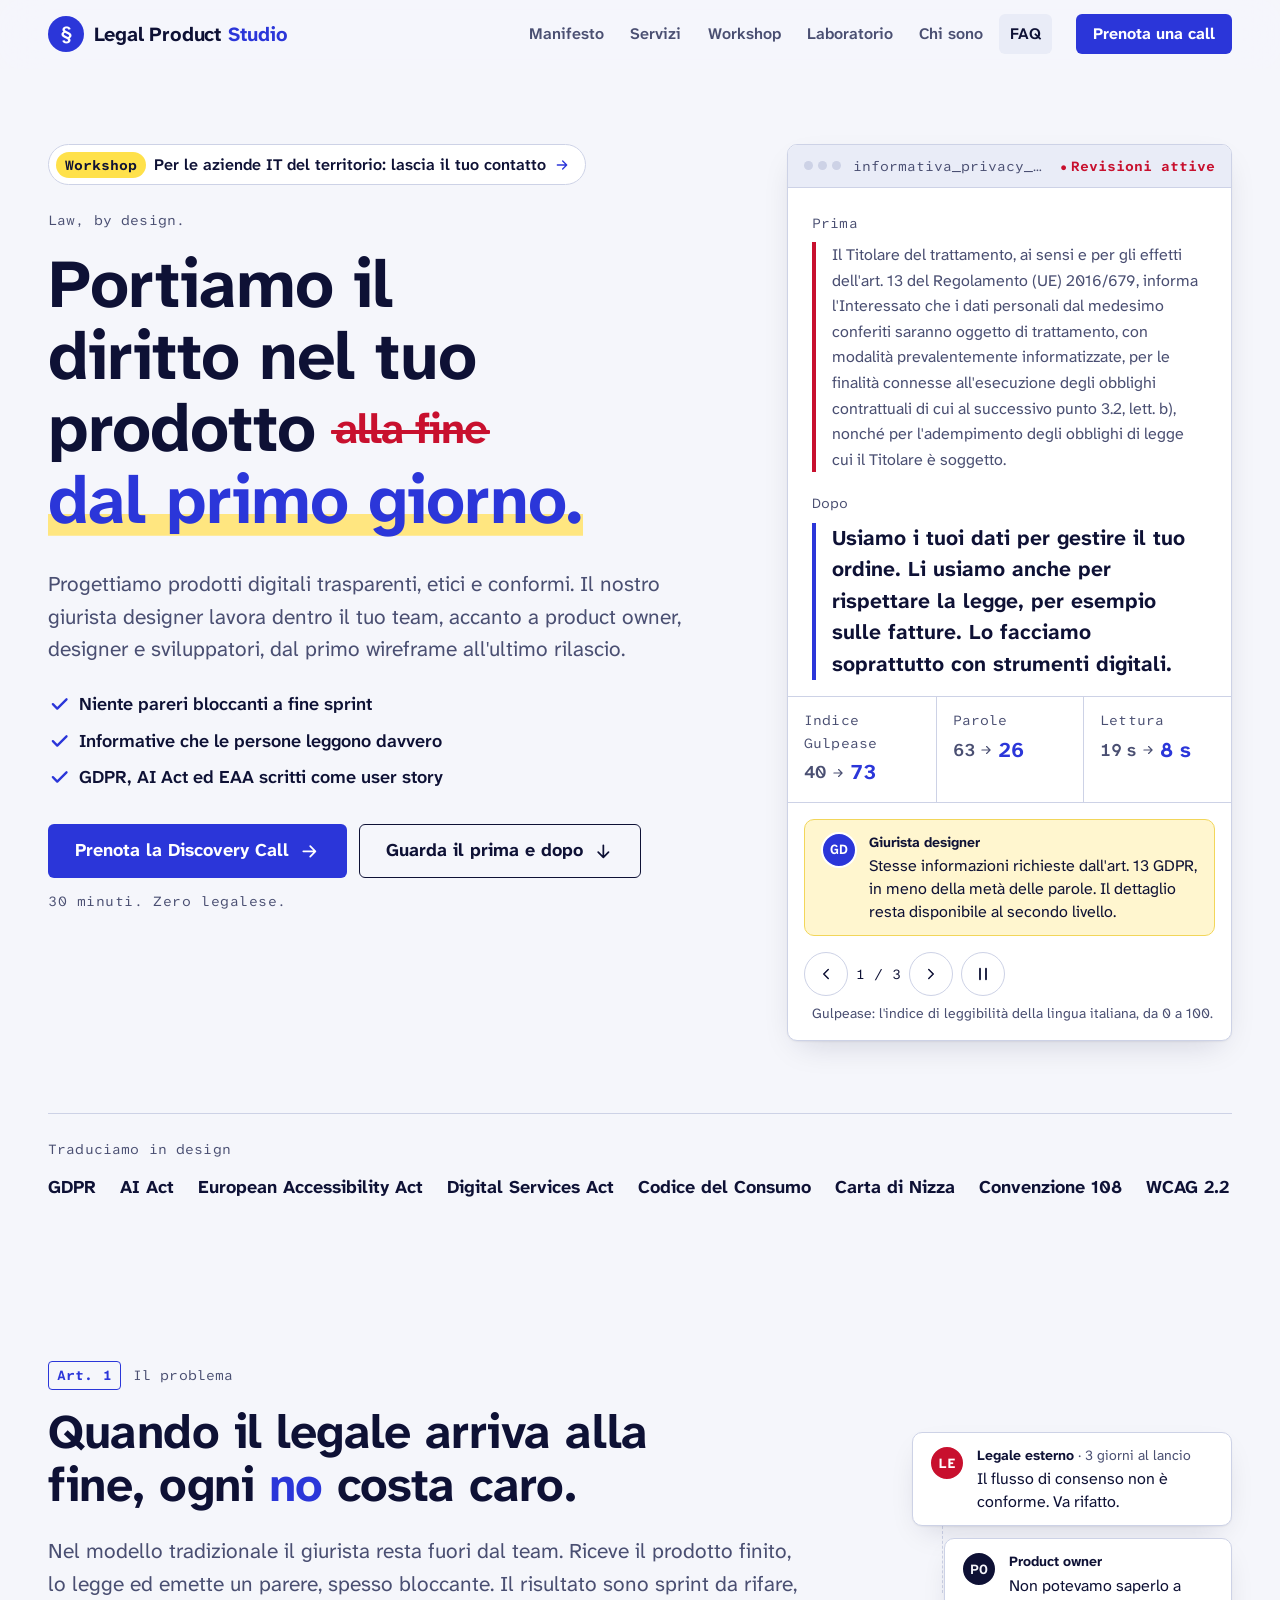
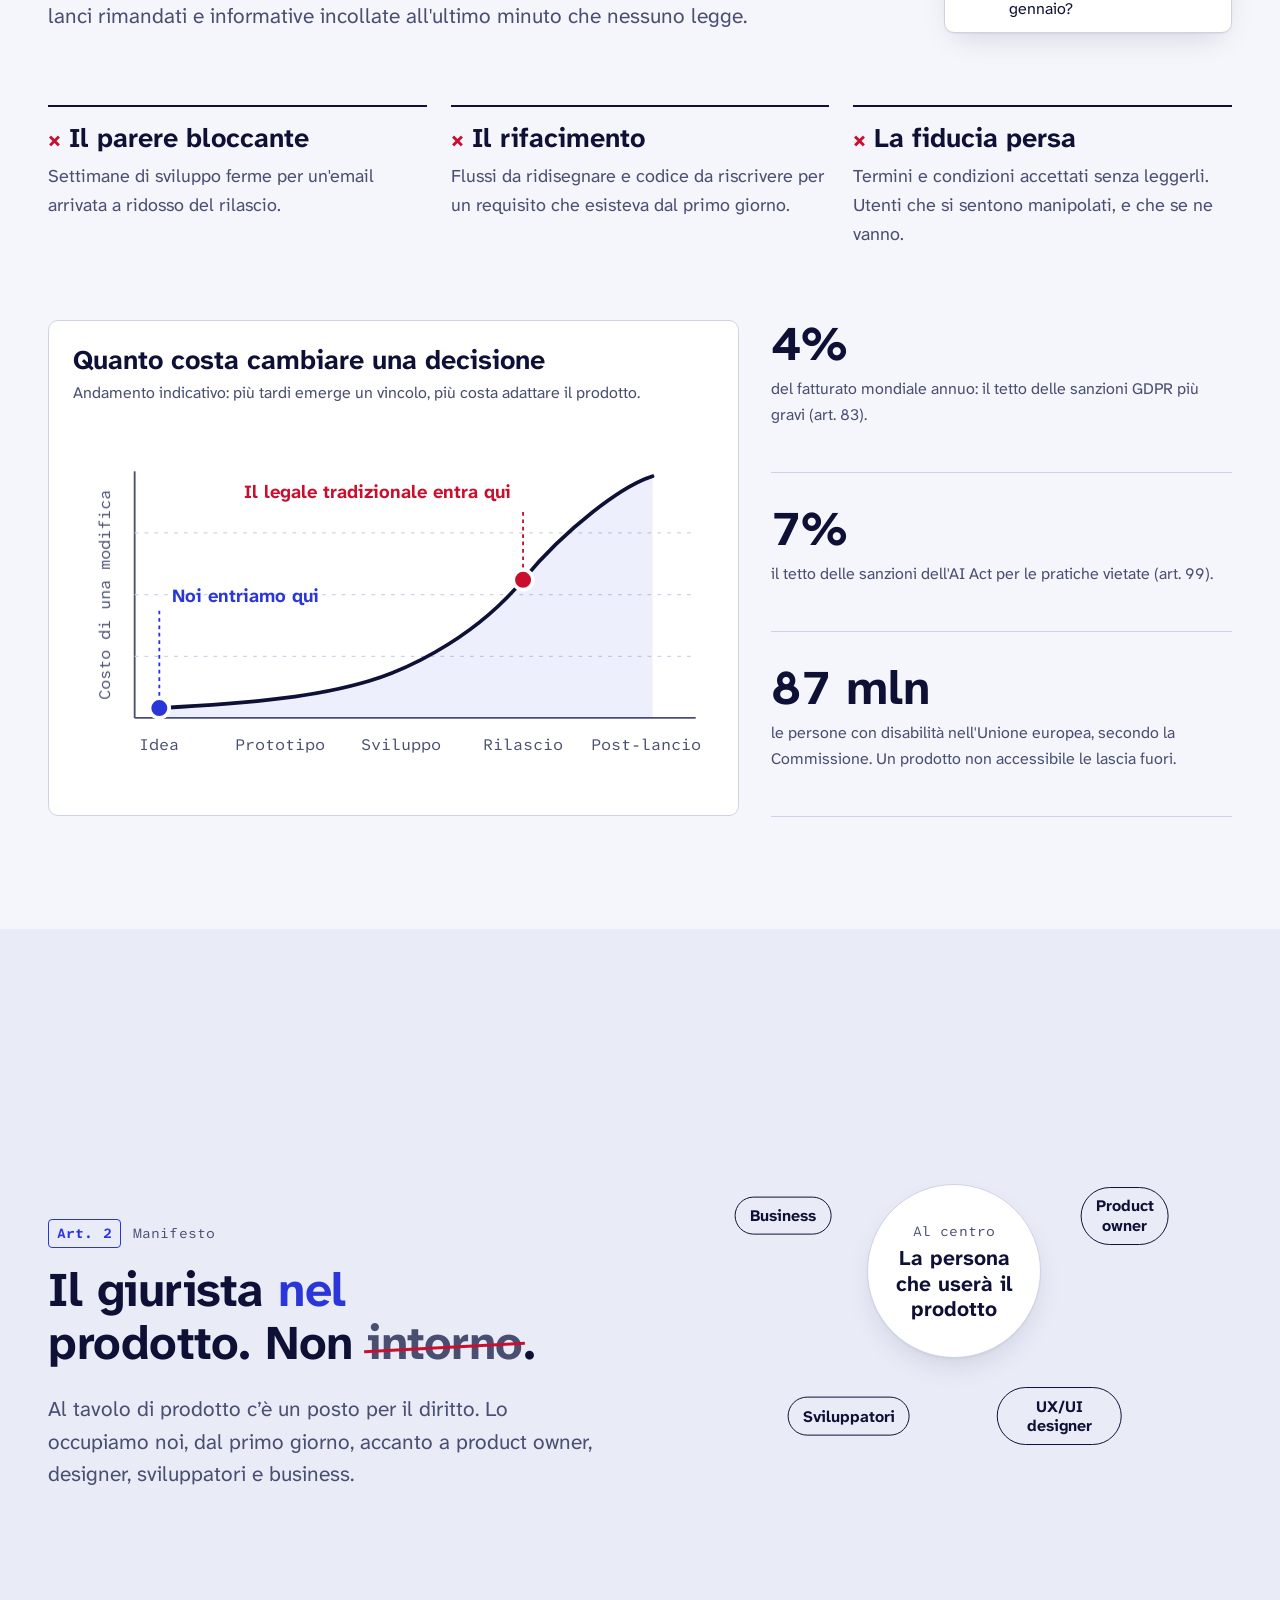
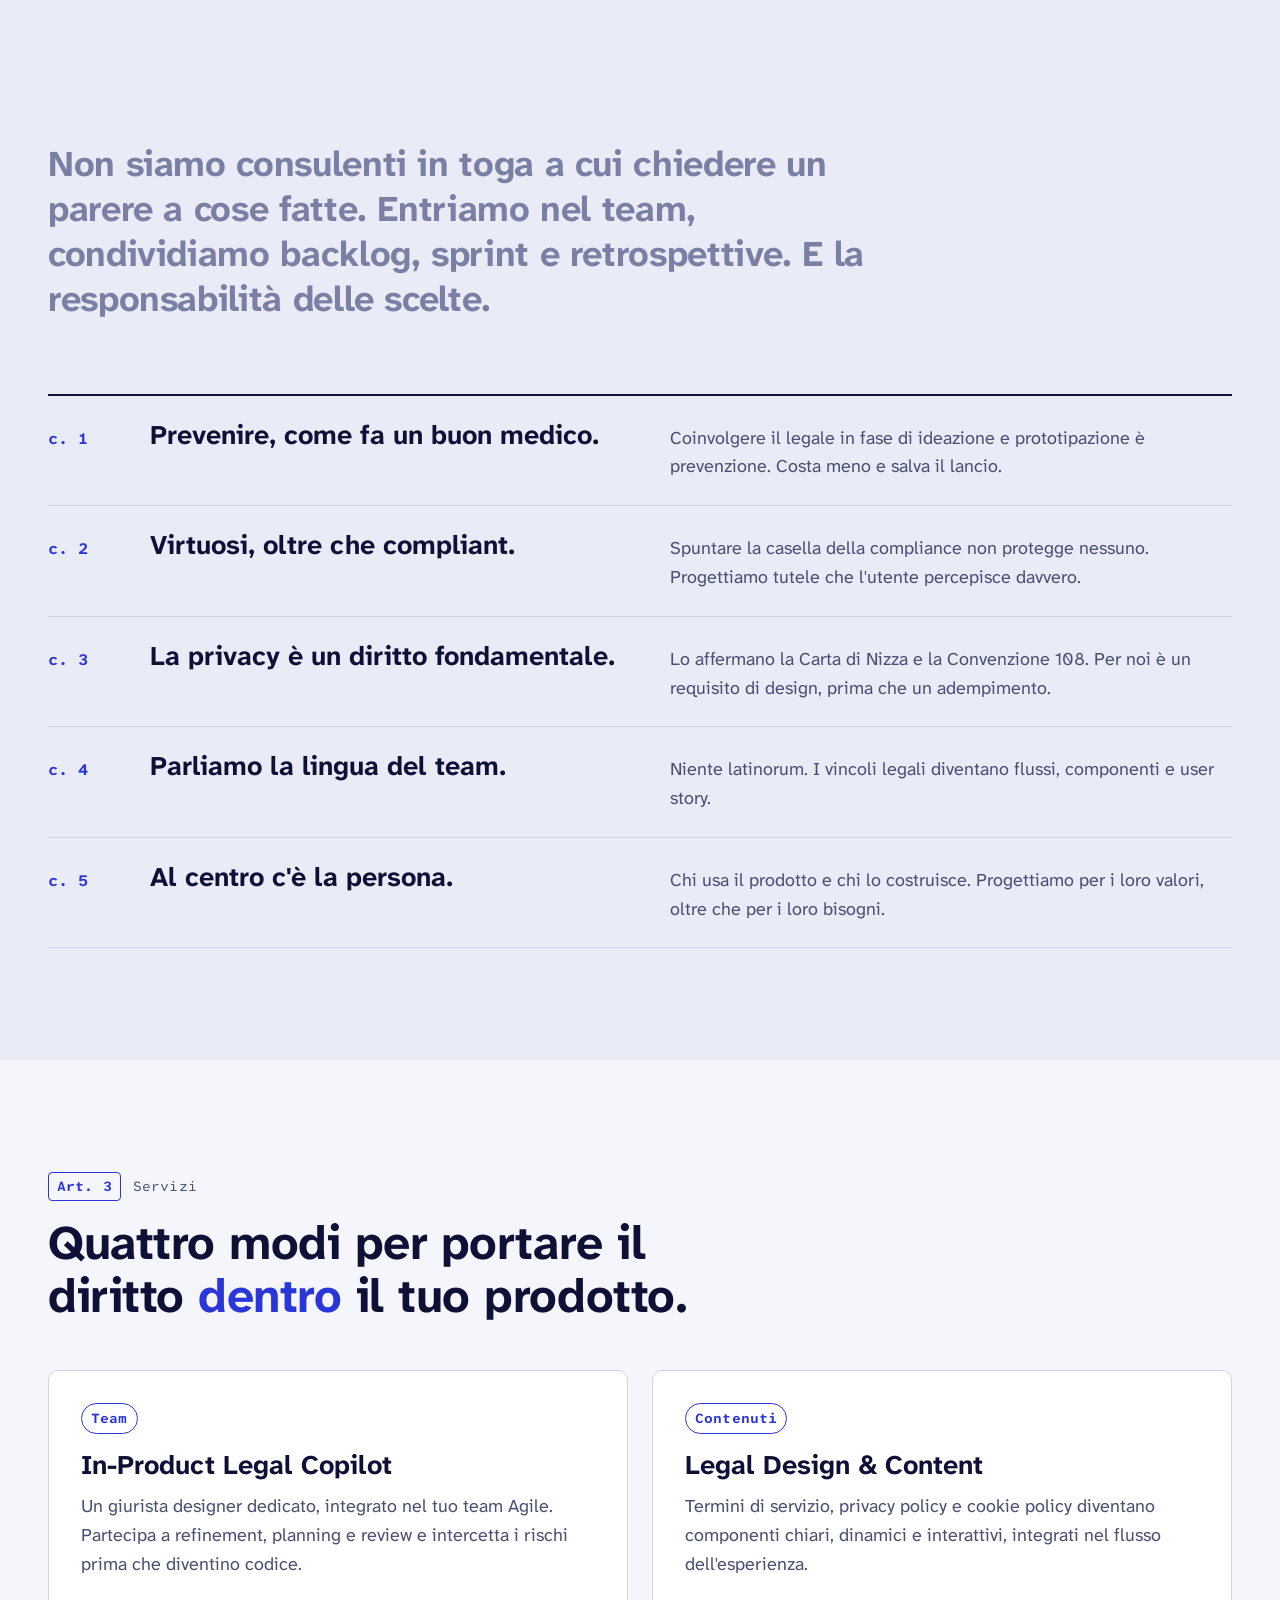
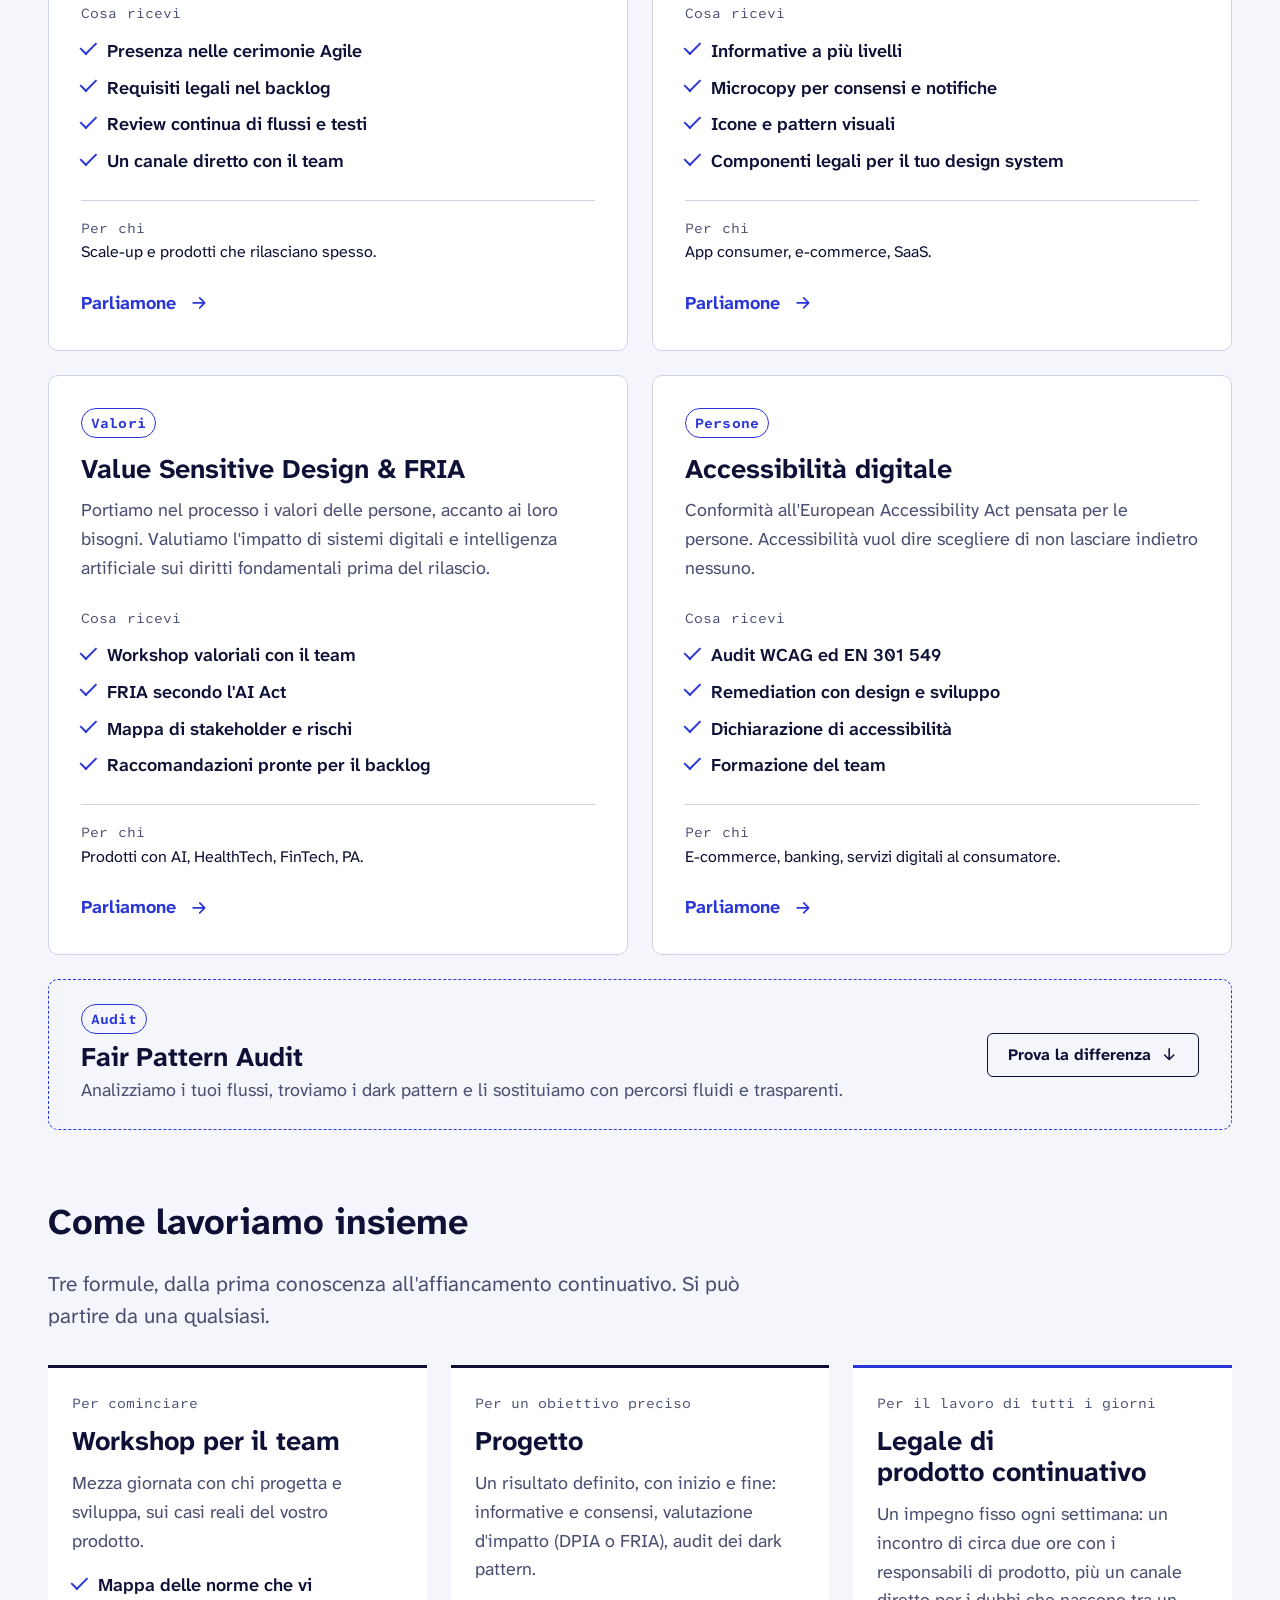
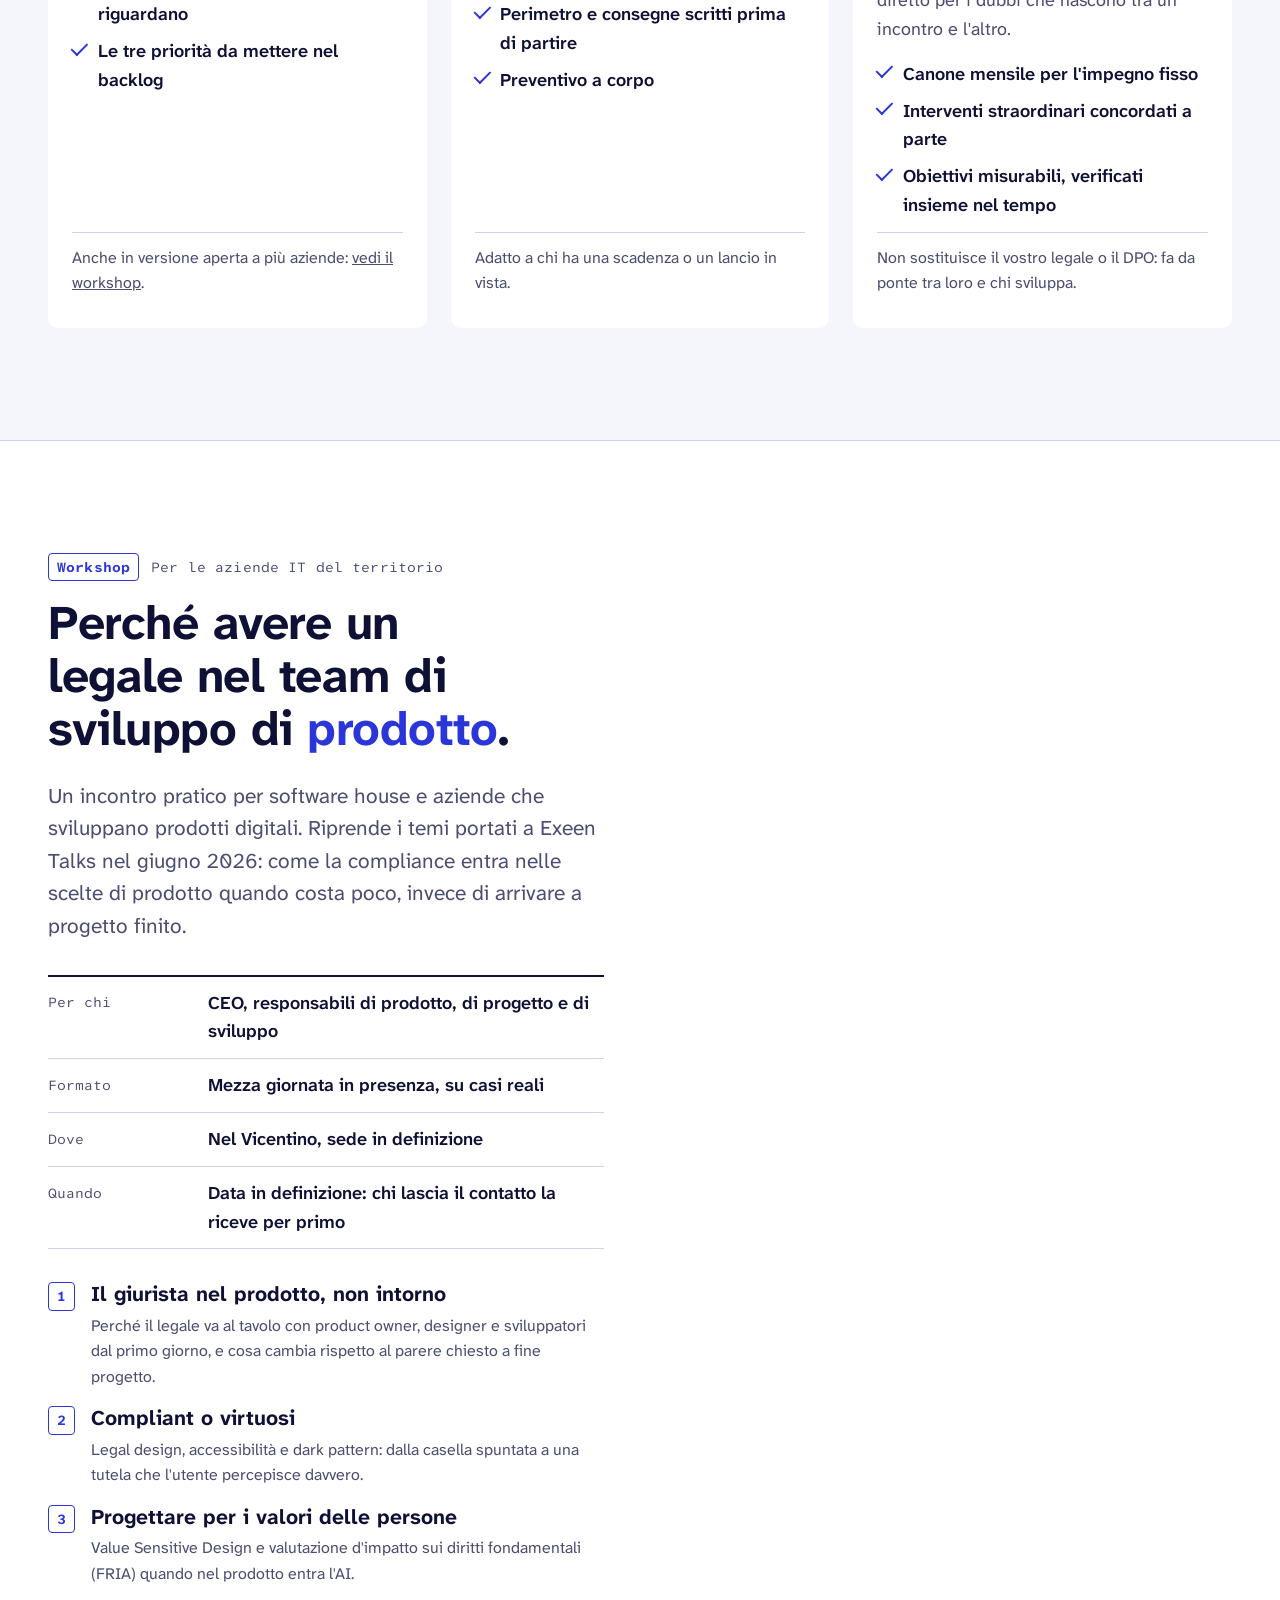
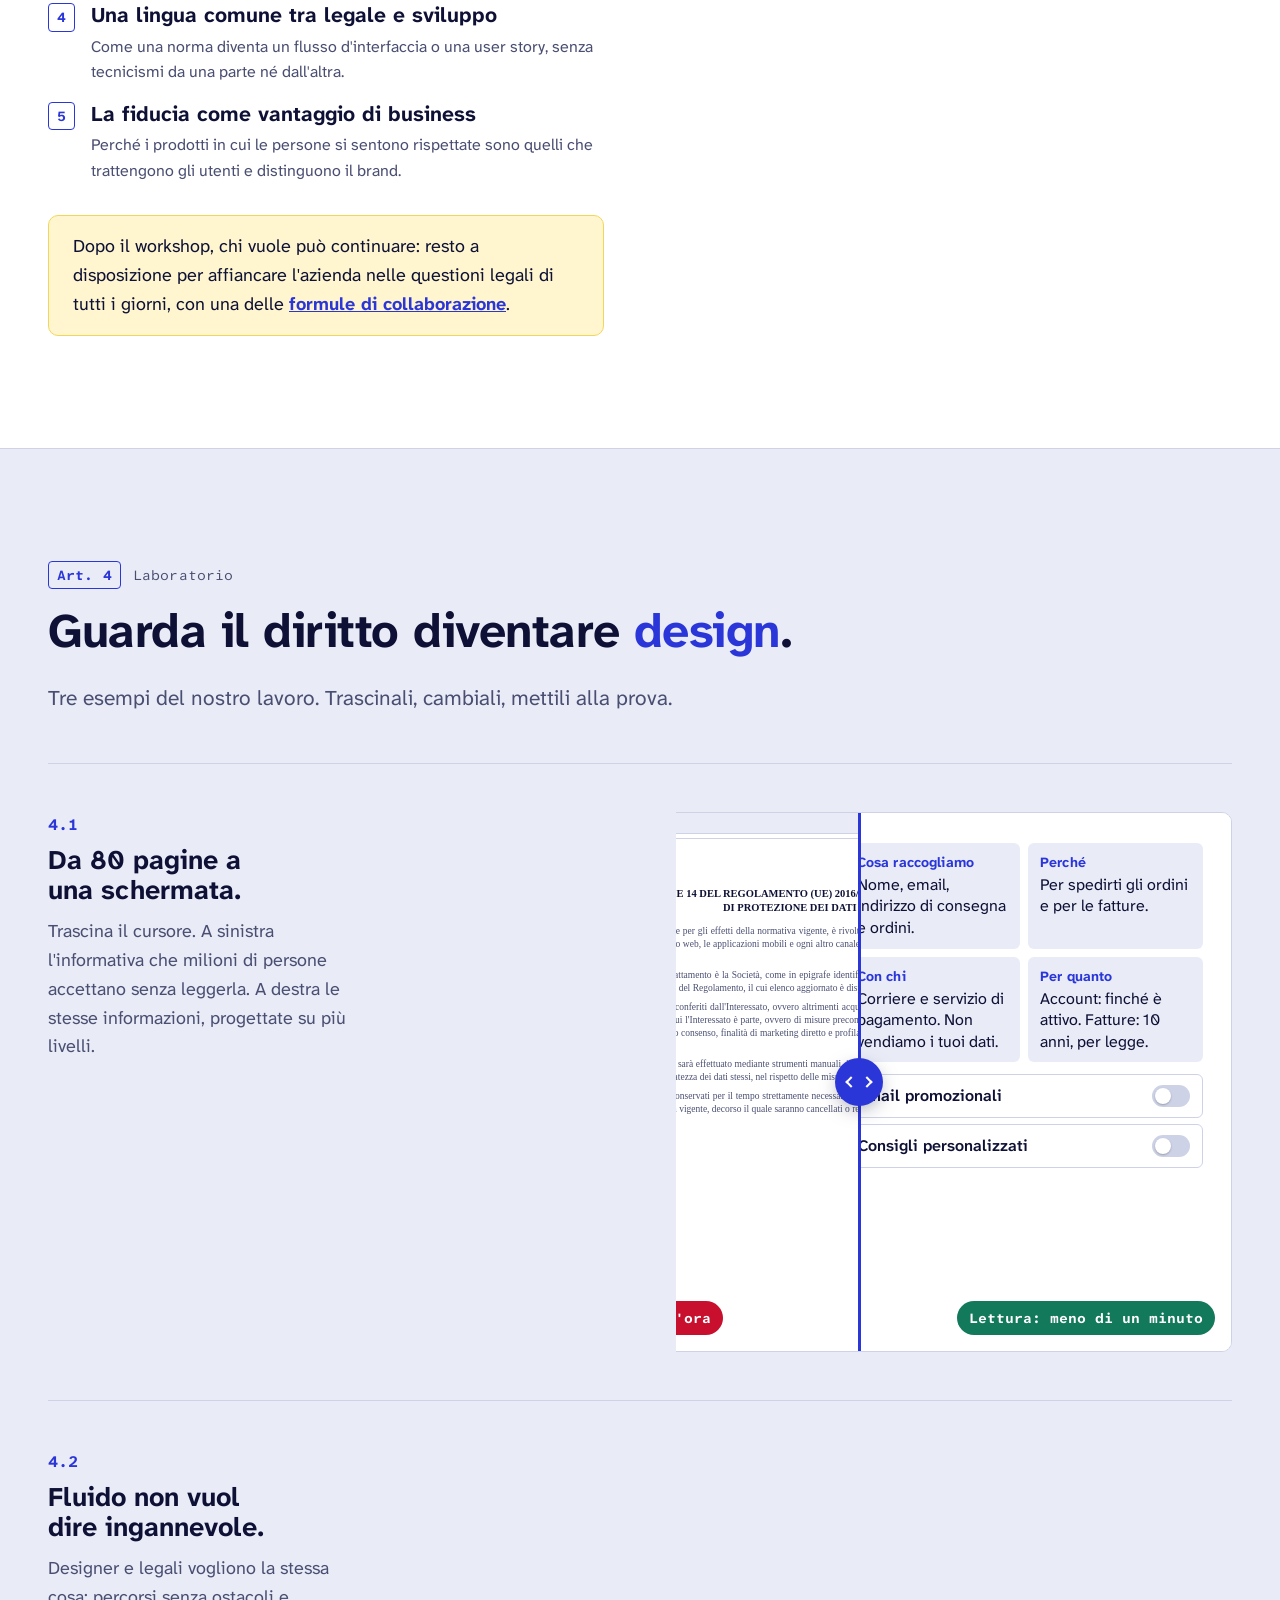
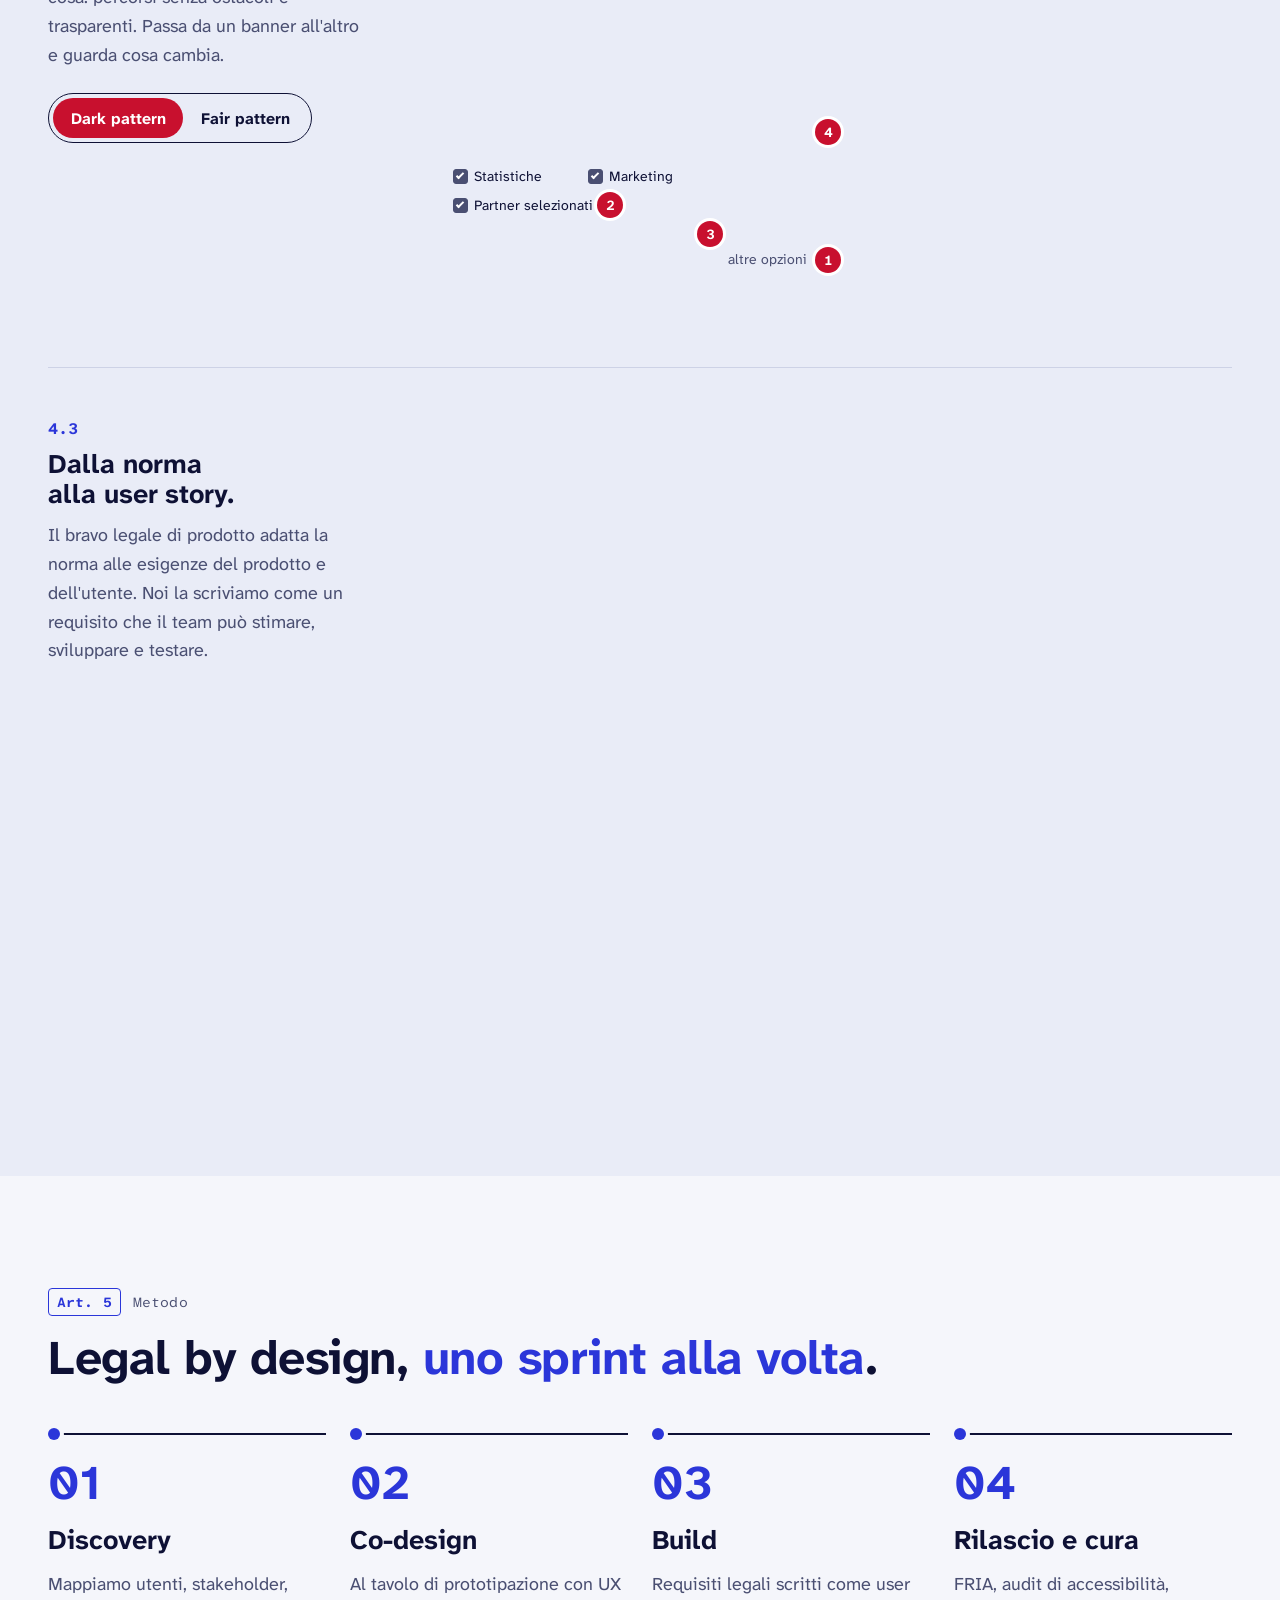
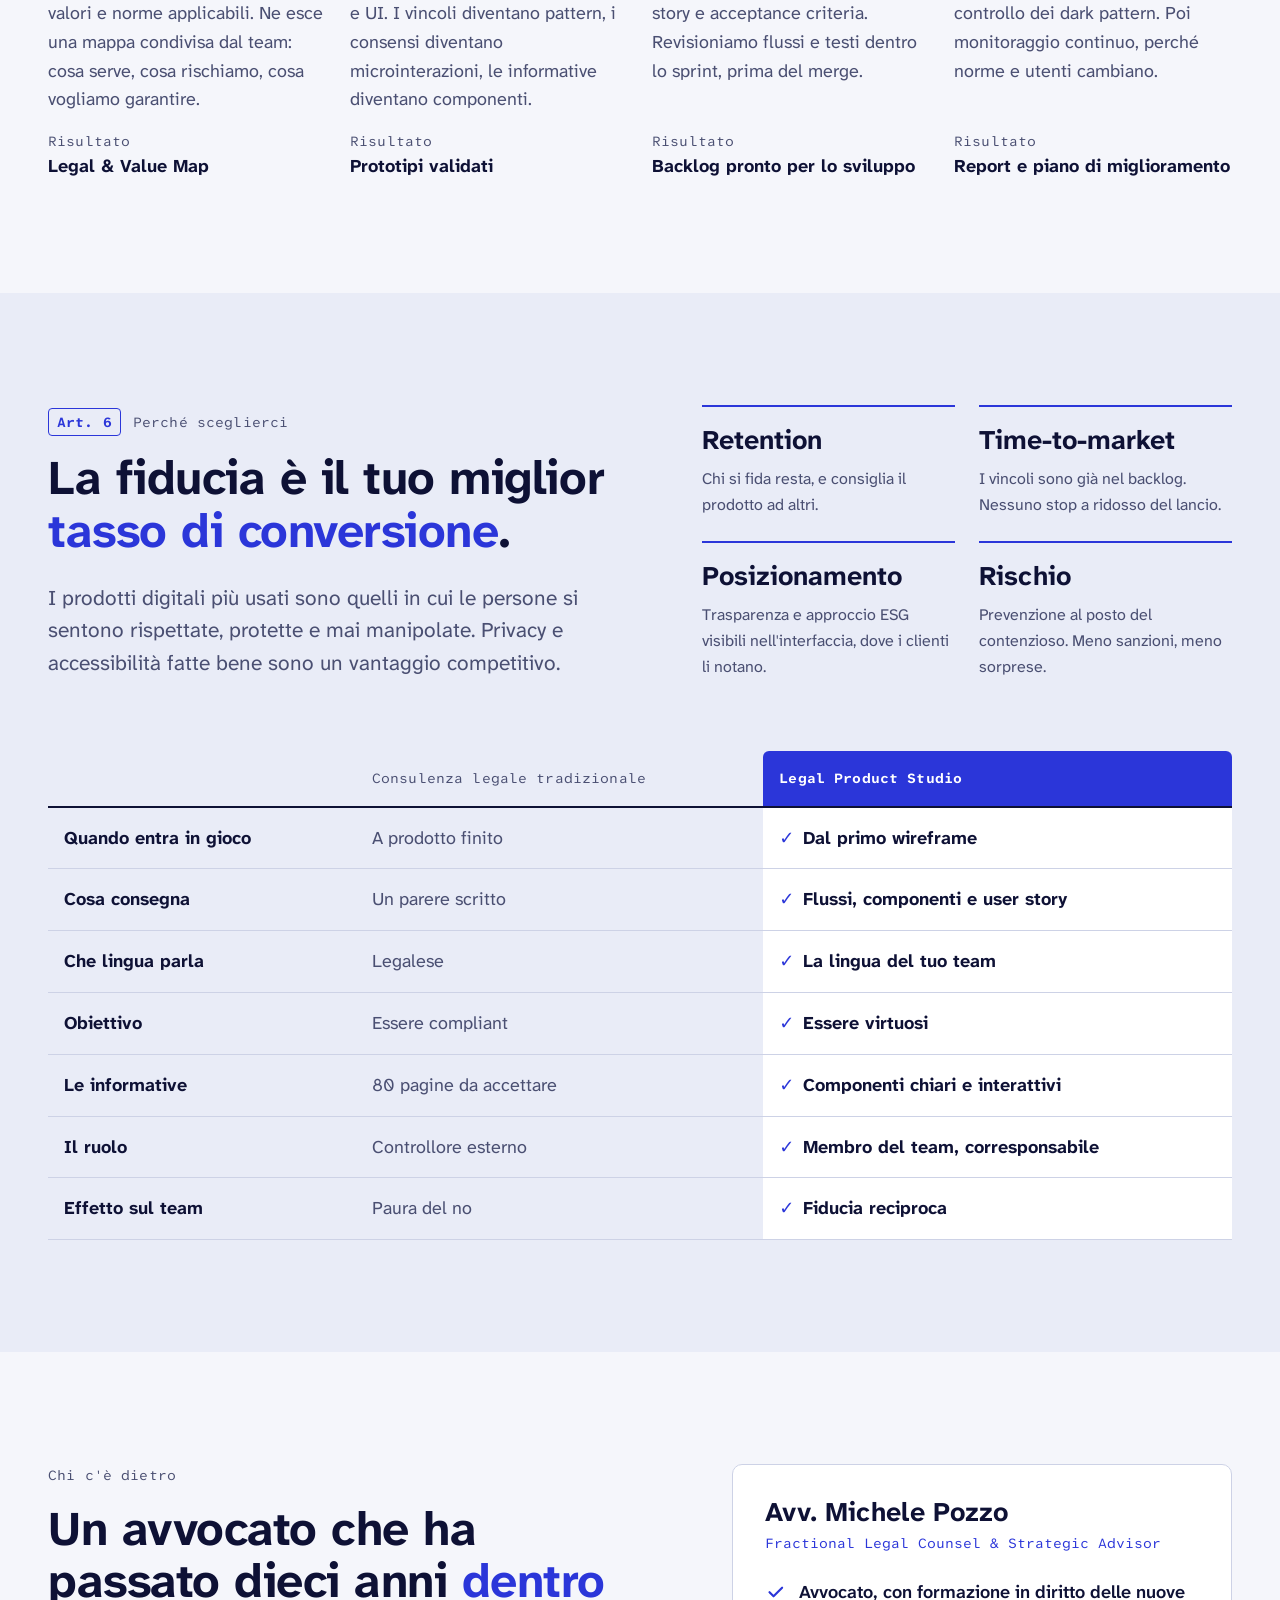
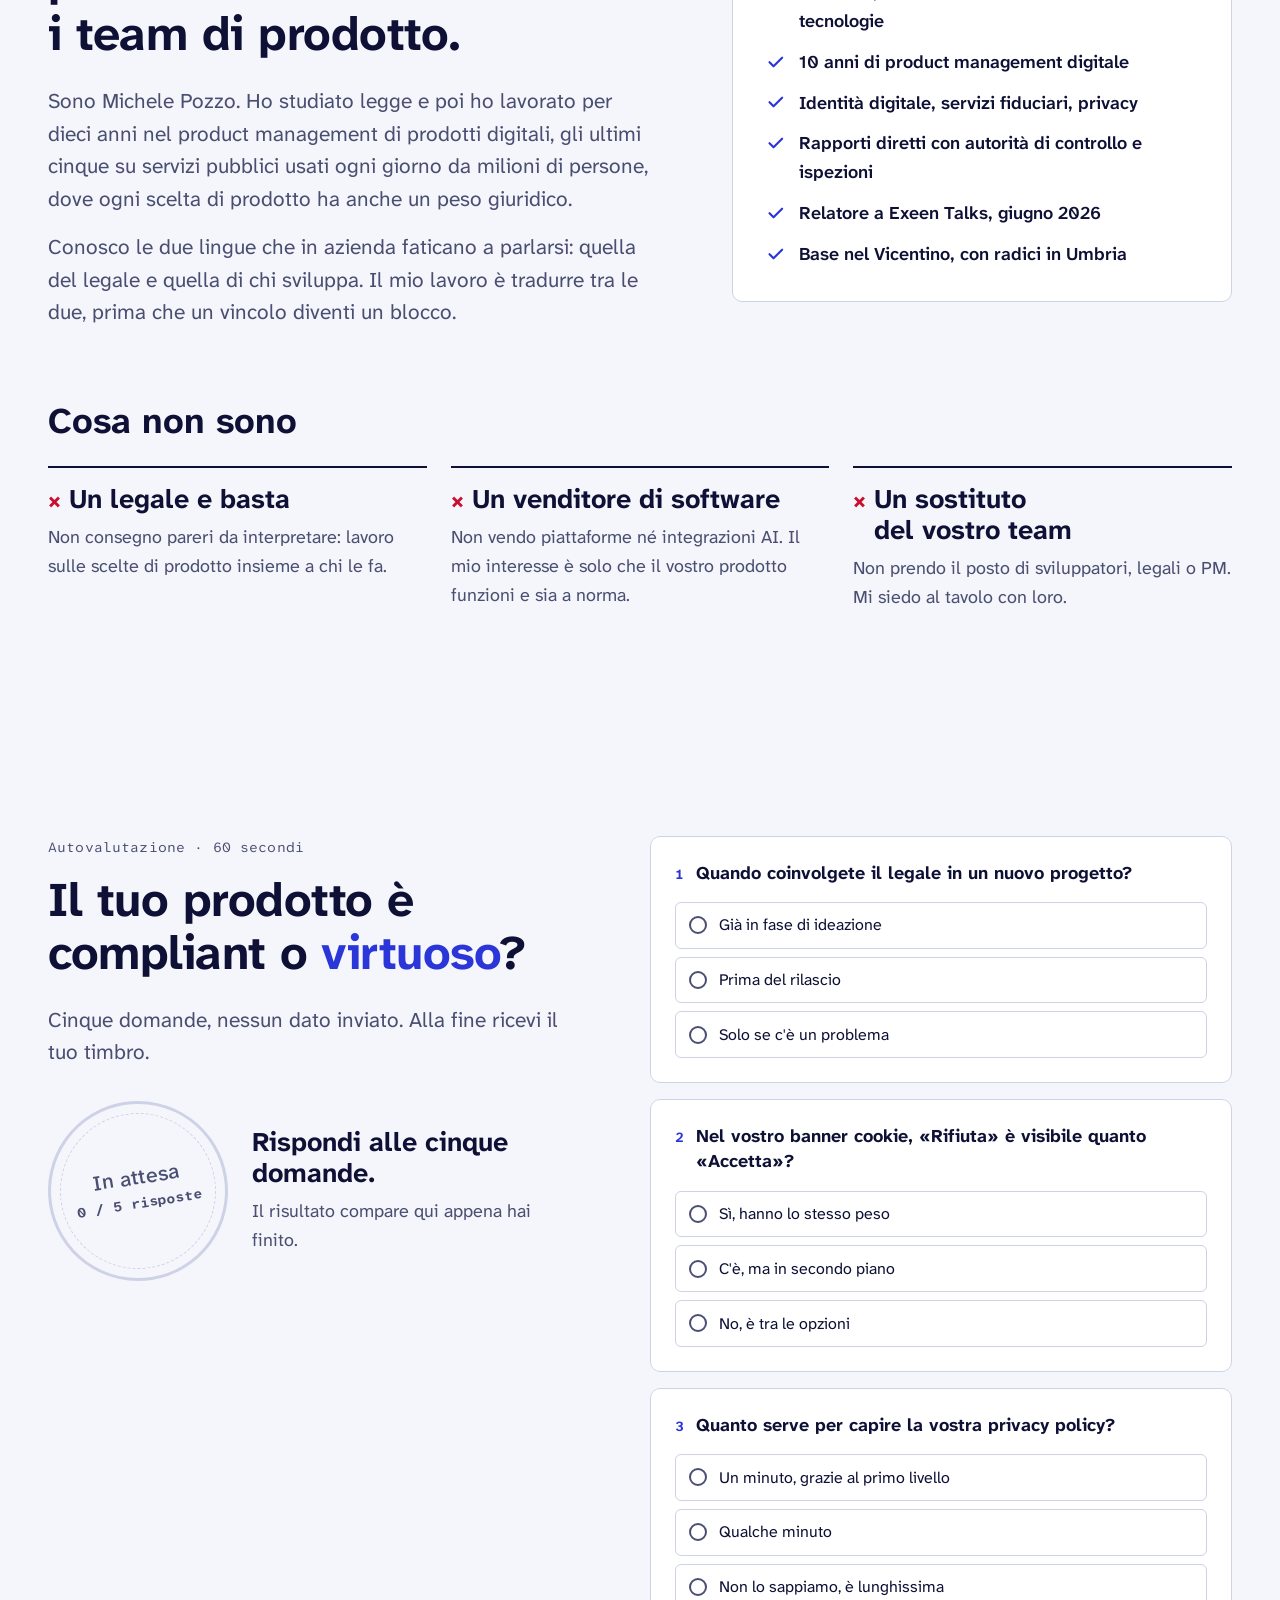
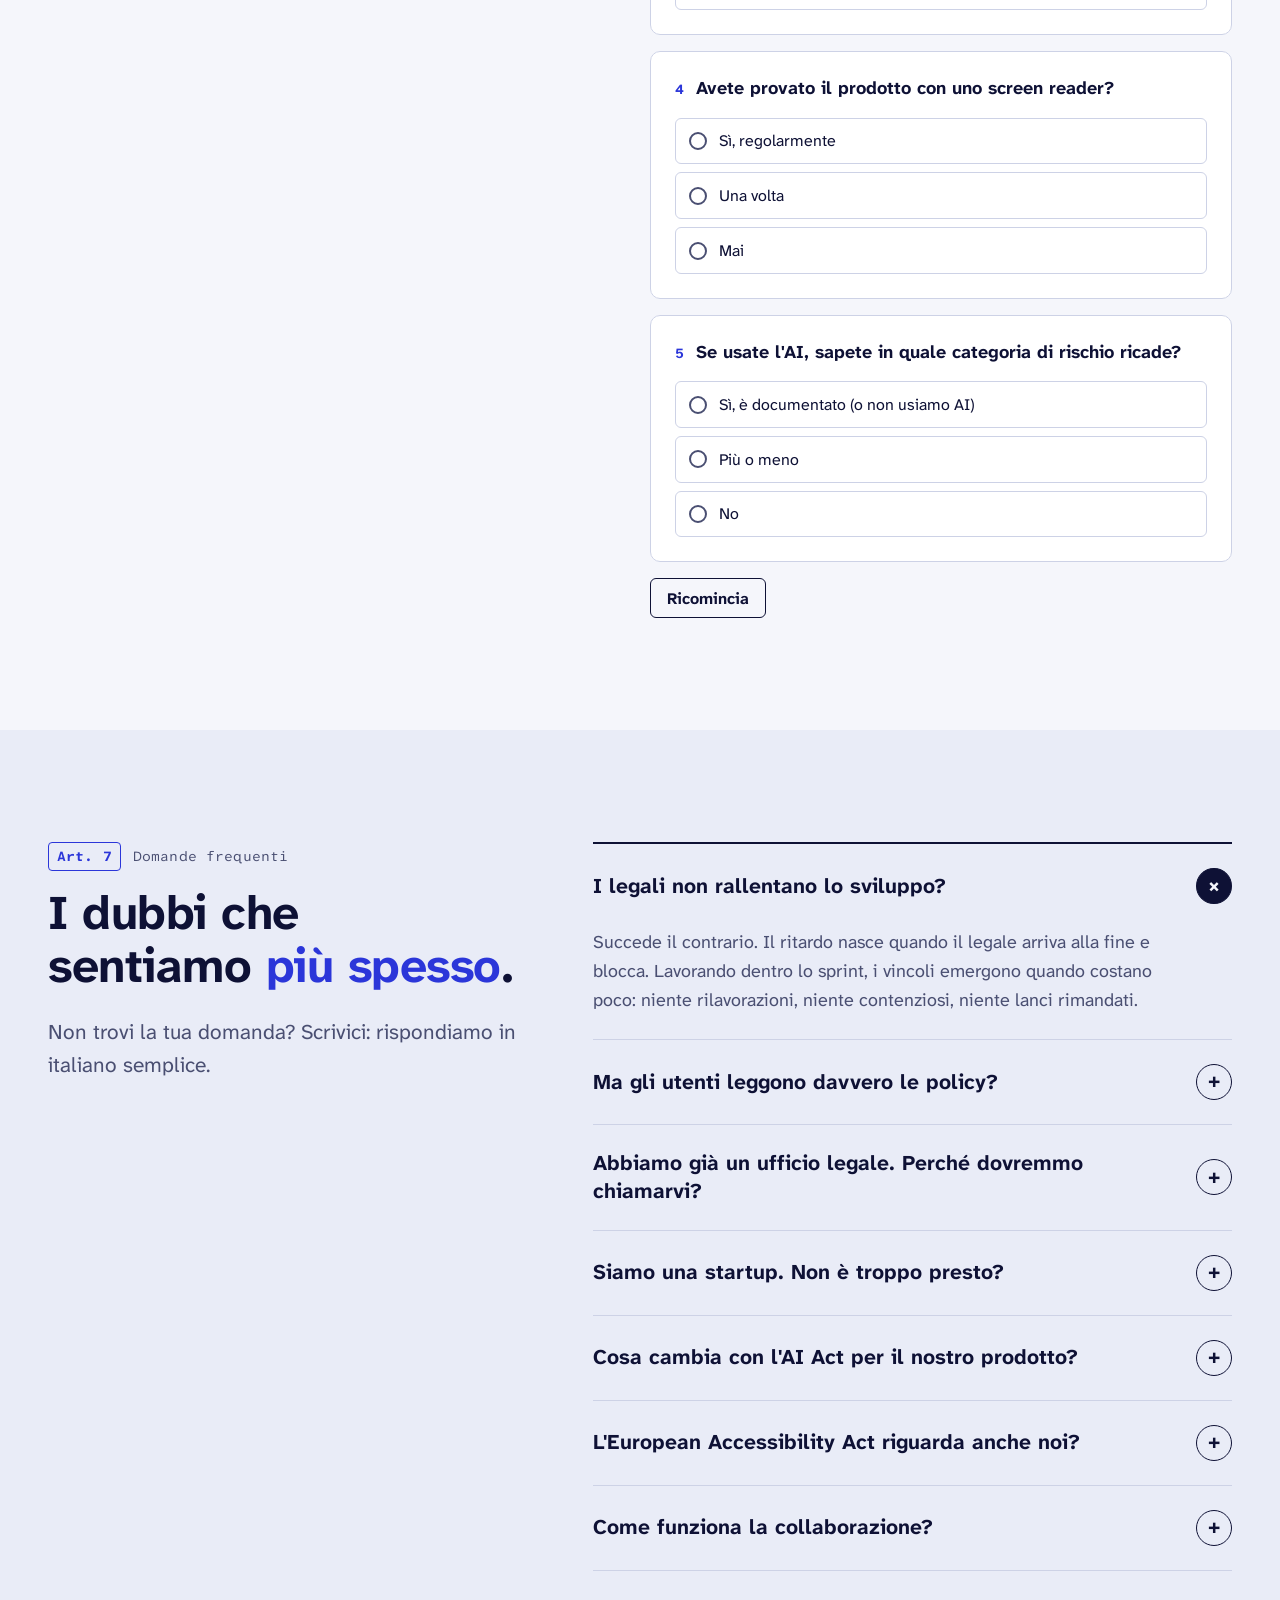
==== commit 126a45c9: "Add A/B variants of the site structure The one-page site runs to about 20 screens on desktop and 35 " ====
--- a/index.html
+++ b/index.html
@@ -1061,9 +1061,8 @@
       <p>Letto, approvato e progettato insieme.</p>
     </div>
   </div>
+  <a class="mobile-cta" id="mobile-cta" href="#contatti">Prenota una call <svg aria-hidden="true"><use href="#i-arrow"/></svg></a>
 </footer>
-
-<a class="mobile-cta" id="mobile-cta" href="#contatti">Prenota una call <svg aria-hidden="true"><use href="#i-arrow"/></svg></a>
 
 <!-- Replace the bracketed data with the real data controller details before going live. -->
 <dialog class="privacy-dialog" id="privacy-dialog" aria-labelledby="privacy-title">
--- a/assets/css/styles.css
+++ b/assets/css/styles.css
@@ -1346,7 +1346,7 @@
 }
 .formula.is-main { border-top-color: var(--band); }
 .formula-when { font-family: var(--f-mono); font-size: var(--t-xs); color: var(--ink-2); }
-.formula h3 { font-family: var(--f-display); font-size: var(--t-xl); line-height: 1.15; font-weight: 700; }
+.formula :is(h2, h3) { font-family: var(--f-display); font-size: var(--t-xl); line-height: 1.15; font-weight: 700; }
 .formula p { color: var(--ink-2); }
 .formula .ticks { margin-top: var(--s-1); }
 .formula-note { margin-top: auto; padding-top: var(--s-3); border-top: 1px solid var(--line); font-size: var(--t-sm); }
@@ -1364,7 +1364,7 @@
 .topics { margin-top: var(--s-6); display: grid; gap: var(--s-4); }
 .topic { display: grid; grid-template-columns: auto minmax(0, 1fr); gap: var(--s-1) var(--s-4); align-items: baseline; }
 .topic-tag { grid-row: span 2; font-family: var(--f-mono); font-size: var(--t-xs); font-weight: 700; color: var(--accent); padding: 2px 8px; border: 1.5px solid currentColor; border-radius: 4px; white-space: nowrap; }
-.topic h3 { font-family: var(--f-display); font-size: var(--t-lg); font-weight: 700; line-height: 1.3; }
+.topic :is(h2, h3) { font-family: var(--f-display); font-size: var(--t-lg); font-weight: 700; line-height: 1.3; }
 .topic p { color: var(--ink-2); font-size: var(--t-sm); }
 .ws-after { margin-top: var(--s-6); padding: var(--s-4) var(--s-5); background: var(--note-bg); border: 1px solid var(--note-line); border-radius: var(--radius); }
 .ws-after a { color: var(--accent); font-weight: 700; }
@@ -1387,3 +1387,82 @@
 .about-facts svg { width: 1.2em; height: 1.2em; flex: none; color: var(--accent); margin-top: 0.15em; }
 .about-not { margin-top: var(--s-8); }
 .about-not .pains { margin-top: var(--s-5); }
+
+/* ---------- Site variants (A: several pages, B: one compact page) ---------- */
+/* Inner pages open with a short header and an index of what the page holds */
+.page-hero { padding-top: clamp(2.5rem, 1.5rem + 3vw, 4.5rem); padding-bottom: var(--s-2); }
+.page-hero .h2 { max-width: 20em; }
+.page-chips { display: flex; flex-wrap: wrap; gap: var(--s-2); margin-top: var(--s-5); }
+.page-chips a {
+  display: inline-flex; align-items: center; min-height: 44px;
+  padding: 0.45rem 1rem; border-radius: 999px;
+  border: 1.5px solid var(--line); background: var(--surface);
+  font-weight: 600; font-size: var(--t-sm); color: var(--ink); text-decoration: none;
+  transition: border-color .25s var(--ease-out), color .25s var(--ease-out);
+}
+.page-chips a:hover { border-color: var(--accent); color: var(--accent); }
+.main-nav ul a[aria-current="page"] { color: var(--ink); background: var(--paper-2); }
+
+.more-link {
+  display: inline-flex; align-items: center; gap: 0.4rem; margin-top: var(--s-5);
+  font-weight: 700; color: var(--accent); text-decoration: none;
+}
+.more-link svg { width: 1.1em; height: 1.1em; transition: transform .25s var(--ease-out); }
+.more-link:hover svg { transform: translateX(4px); }
+
+/* Home summaries */
+.stakes-row { grid-template-columns: repeat(auto-fit, minmax(min(100%, 240px), 1fr)); gap: var(--s-6); margin-top: var(--s-7); }
+.stakes-row .stake, .stakes-row .stake:first-child { padding: var(--s-4) 0 0; border-bottom: 0; border-top: 2px solid var(--ink); }
+.teasers { display: grid; gap: var(--s-4); grid-template-columns: repeat(auto-fit, minmax(min(100%, 250px), 1fr)); margin-top: var(--s-6); }
+.teaser {
+  position: relative; display: flex; flex-direction: column; gap: var(--s-2);
+  padding: var(--s-5); background: var(--surface); border: 1px solid var(--line); border-radius: var(--radius);
+  transition: border-color .25s var(--ease-out), box-shadow .25s var(--ease-out), transform .25s var(--ease-out);
+}
+.teaser:hover { border-color: var(--accent); box-shadow: var(--shadow); transform: translateY(-2px); }
+.teaser h3 { font-family: var(--f-display); font-size: var(--t-xl); font-weight: 700; line-height: 1.15; }
+.teaser p:not(.service-tag) { color: var(--ink-2); }
+.teaser a {
+  margin-top: auto; padding-top: var(--s-3);
+  display: inline-flex; align-items: center; gap: 0.4rem;
+  font-weight: 700; color: var(--accent); text-decoration: none;
+}
+.teaser a::after { content: ""; position: absolute; inset: 0; border-radius: var(--radius); }
+.teaser a svg { width: 1.1em; height: 1.1em; }
+.ws-banner { display: grid; gap: var(--s-6); grid-template-columns: minmax(0, 1fr); align-items: center; }
+@media (min-width: 960px) { .ws-banner { grid-template-columns: minmax(0, 1.2fr) minmax(0, 1fr); gap: var(--s-8); } }
+.ws-banner .ws-facts { margin-top: 0; }
+.cta-actions { display: flex; flex-wrap: wrap; align-items: center; gap: var(--s-3); margin-top: var(--s-6); }
+
+/* Compact page: big tabs for whole sections, folds for detail */
+.tabs-major { margin-bottom: var(--s-5); }
+.tabs-major .tab { min-height: 48px; padding: 0.6rem 1.25rem; border-radius: 999px; font-size: var(--t-md); }
+.svc-panel .service { max-width: 880px; }
+.lab-tabs .lab-block, .lab-tabs .lab-block:first-of-type { margin-top: 0; padding-top: var(--s-4); border-top: 0; }
+.fold { margin-top: var(--s-6); border-top: 2px solid var(--ink); }
+.fold > summary {
+  list-style: none; cursor: pointer;
+  display: flex; justify-content: space-between; align-items: center; gap: var(--s-4);
+  padding: var(--s-4) 0;
+  font-family: var(--f-display); font-size: var(--t-lg); font-weight: 700; line-height: 1.3;
+}
+.fold > summary::-webkit-details-marker { display: none; }
+.fold > summary::after {
+  content: "+"; flex: none;
+  display: grid; place-items: center; width: 36px; height: 36px; border-radius: 50%;
+  border: 1.5px solid var(--ink); font-family: var(--f-body); font-size: 1.3rem; line-height: 1;
+  transition: transform .25s var(--ease-out), background-color .2s, color .2s;
+}
+.fold[open] > summary::after { transform: rotate(45deg); background: var(--ink); color: var(--paper); }
+.fold > summary:hover::after { background: var(--ink); color: var(--paper); }
+.fold-hint { display: block; font-family: var(--f-body); font-weight: 400; font-size: var(--t-sm); color: var(--ink-2); }
+.fold-body { padding-bottom: var(--s-5); }
+.fold .commi, .fold .topics, .fold .compare-table-wrap { margin-top: 0; }
+.fold .team { margin-bottom: var(--s-6); }
+
+/* Variant chooser */
+.variant-grid { display: grid; gap: var(--s-5); grid-template-columns: repeat(auto-fit, minmax(min(100%, 320px), 1fr)); margin-top: var(--s-7); }
+.section-head + .stakes-row, .section-head + .statement { margin-top: 0; }
+.eyebrow + .sr-only + .statement { margin-top: var(--s-3); }
+/* Shorter rhythm where the page is a summary (variant A home) or must stay compact (variant B) */
+.compact .section, .compact .band { padding-block: clamp(3rem, 2rem + 3vw, 5.5rem); }
